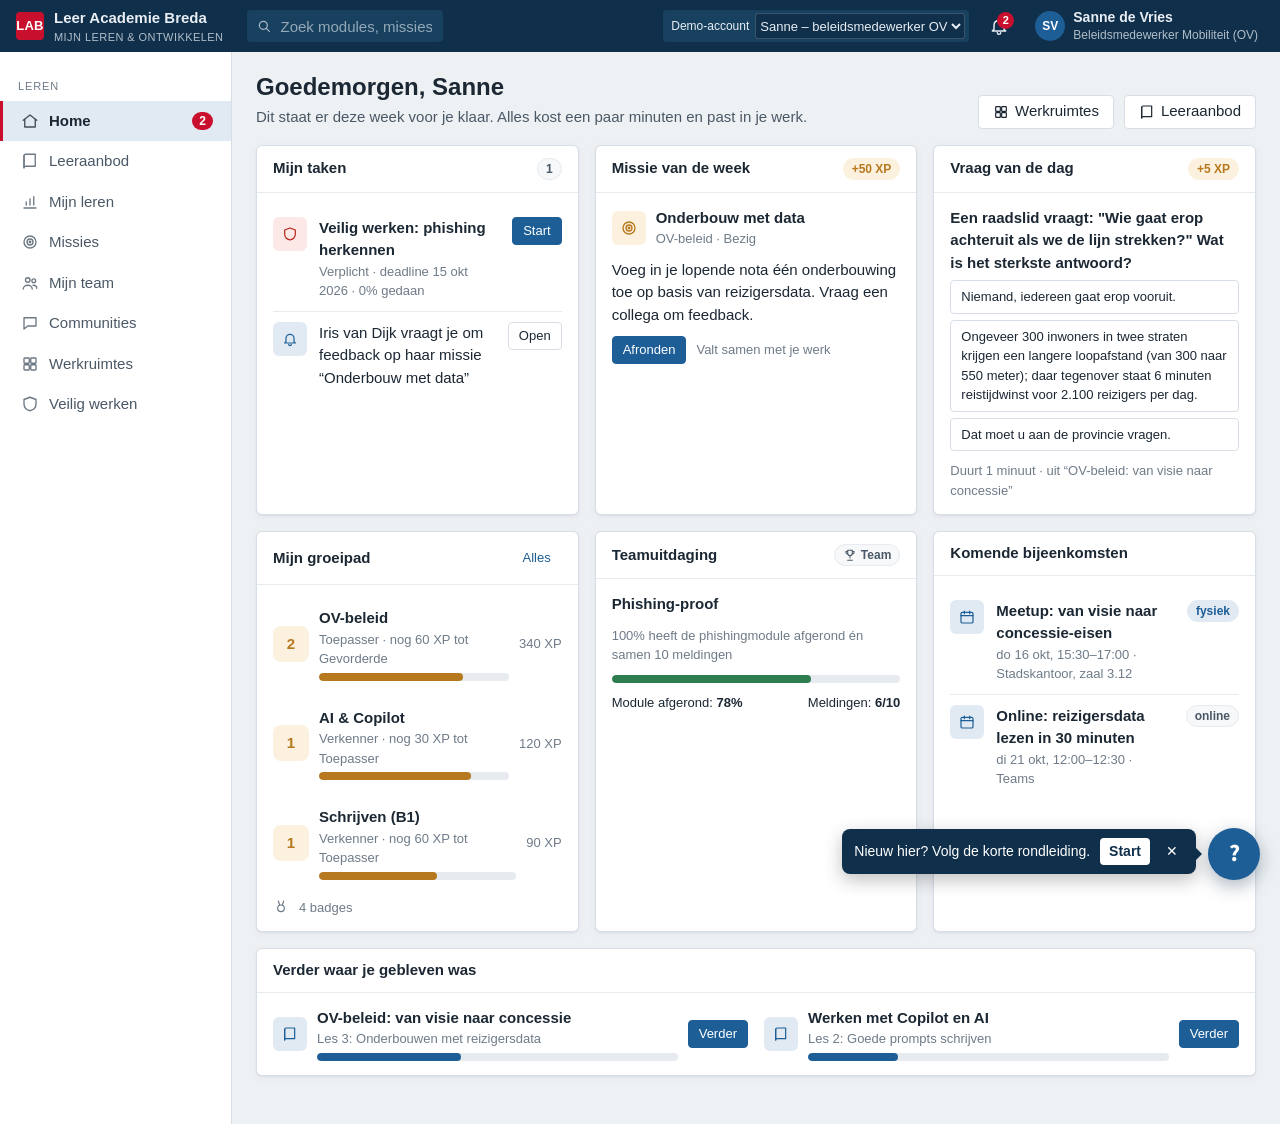
==== index.html @ 46376774 "Add files via upload" ====
<!doctype html><html lang="nl"><head><meta name="description" content="Demo van de Leer Academie Breda: het digitale leerplatform voor medewerkers van de gemeente Breda."><meta charset=utf8><meta name=viewport content="width=device-width,initial-scale=1,viewport-fit=cover"><style>:root{color-scheme:light;box-sizing:border-box;padding-top:env(safe-area-inset-top,0px);padding-bottom:env(safe-area-inset-bottom,0px)}html{scroll-padding-top:env(safe-area-inset-top,0px)}body{margin:0;padding:0;font:14px -apple-system,BlinkMacSystemFont,sans-serif;background:#faf9f5;color:#141413}img{max-width:100%}[hidden]:not([hidden=until-found i]){display:none!important}</style></head><body>
<title>Leer Academie Breda</title>
<link rel="preconnect" href="https://fonts.googleapis.com">
<link rel="preconnect" href="https://fonts.gstatic.com" crossorigin>
<link rel="stylesheet" href="https://fonts.googleapis.com/css2?family=Source+Sans+3:wght@400;500;600;700&display=swap">
<style>
:root{
  --bg:#EEF1F4; --surface:#FFFFFF; --surface-2:#F6F8FA; --line:#D8DEE5; --line-2:#E7EBEF;
  --ink:#1B2733; --ink-2:#4A5866; --ink-3:#6E7B88;
  --bar:#0F2F4A; --bar-ink:#E8EEF4; --bar-2:#18405F;
  --nav:#FFFFFF; --nav-hover:#EEF3F8; --nav-active:#E1EAF3;
  --brand:#C8102E; --brand-ink:#FFFFFF; --brand-soft:#FBE7EA;
  --link:#1D5E96; --focus:#2F7BC4;
  --xp:#B7791F; --xp-soft:#FBF1DE;
  --ok:#2E7D4F; --ok-soft:#E3F2E8; --warn:#B26A00; --warn-soft:#FDF0DC; --bad:#B42318; --bad-soft:#FCE8E6;
  --cop:#3B4FB8; --cop-soft:#ECEEFB;
  --shadow:0 1px 2px rgba(15,47,74,.06),0 2px 8px rgba(15,47,74,.05);
  --r:6px;
  font-family:"Source Sans 3","Segoe UI",system-ui,-apple-system,sans-serif;
}
@media (prefers-color-scheme: dark){
  :root:not([data-theme="light"]){
    color-scheme:dark;
    --bg:#10171E; --surface:#18222C; --surface-2:#1D2934; --line:#2C3A47; --line-2:#24313D;
    --ink:#E6ECF2; --ink-2:#B3C0CC; --ink-3:#8795A3;
    --bar:#0A1C2C; --bar-ink:#E6ECF2; --bar-2:#143049;
    --nav:#141D26; --nav-hover:#1C2935; --nav-active:#22364A;
    --brand:#E0425A; --brand-ink:#FFFFFF; --brand-soft:#3A1C22;
    --link:#7DB5E8; --focus:#7DB5E8;
    --xp:#E3A94A; --xp-soft:#3A2E17;
    --ok:#5CC08A; --ok-soft:#173226; --warn:#E3A94A; --warn-soft:#382B14; --bad:#F07166; --bad-soft:#3B1C1A;
    --cop:#9AA8F5; --cop-soft:#232A4D;
    --shadow:0 1px 2px rgba(0,0,0,.3);
  }
}
:root[data-theme="dark"]{
  color-scheme:dark;
  --bg:#10171E; --surface:#18222C; --surface-2:#1D2934; --line:#2C3A47; --line-2:#24313D;
  --ink:#E6ECF2; --ink-2:#B3C0CC; --ink-3:#8795A3;
  --bar:#0A1C2C; --bar-ink:#E6ECF2; --bar-2:#143049;
  --nav:#141D26; --nav-hover:#1C2935; --nav-active:#22364A;
  --brand:#E0425A; --brand-ink:#FFFFFF; --brand-soft:#3A1C22;
  --link:#7DB5E8; --focus:#7DB5E8;
  --xp:#E3A94A; --xp-soft:#3A2E17;
  --ok:#5CC08A; --ok-soft:#173226; --warn:#E3A94A; --warn-soft:#382B14; --bad:#F07166; --bad-soft:#3B1C1A;
  --cop:#9AA8F5; --cop-soft:#232A4D;
  --shadow:0 1px 2px rgba(0,0,0,.3);
}
*{box-sizing:border-box}
html,body{height:100%}
body{background:var(--bg);color:var(--ink);font-size:15px;line-height:1.5;margin:0}
button,input,select,textarea{font:inherit;color:inherit}
a{color:var(--link)}
:focus-visible{outline:2px solid var(--focus);outline-offset:2px}
h1,h2,h3,h4{margin:0;line-height:1.25;text-wrap:balance}
h1{font-size:24px;font-weight:600}
h2{font-size:18px;font-weight:600}
h3{font-size:16px;font-weight:600}
p{margin:0}
.num{font-variant-numeric:tabular-nums}
.muted{color:var(--ink-3)}
.small{font-size:13px}

/* ---- Top bar ---- */
.topbar{position:sticky;top:env(safe-area-inset-top,0px);z-index:30;height:52px;background:var(--bar);color:var(--bar-ink);display:flex;align-items:center;gap:12px;padding:0 16px}
.logo{display:flex;align-items:center;gap:10px;font-weight:600;white-space:nowrap}
.logo-mark{width:28px;height:28px;border-radius:4px;background:var(--brand);display:grid;place-items:center;color:#fff;font-weight:700;font-size:13px;letter-spacing:.02em}
.logo small{display:block;font-weight:400;font-size:11px;opacity:.75;letter-spacing:.04em;text-transform:uppercase}
.search{flex:1;max-width:420px;margin-left:12px;position:relative}
.search input{width:100%;height:32px;border-radius:4px;border:1px solid transparent;background:var(--bar-2);color:var(--bar-ink);padding:0 10px 0 32px}
.search input::placeholder{color:var(--bar-ink);opacity:.6}
.search svg{position:absolute;left:9px;top:8px;opacity:.7}
.tb-spacer{flex:1}
.tb-btn{position:relative;background:none;border:0;color:var(--bar-ink);width:36px;height:36px;border-radius:4px;display:grid;place-items:center;cursor:pointer}
.tb-btn:hover{background:var(--bar-2)}
.dot{position:absolute;top:4px;right:3px;min-width:17px;height:17px;border-radius:9px;background:var(--brand);color:#fff;font-size:11px;font-weight:600;display:grid;place-items:center;padding:0 4px}
.profile{display:flex;align-items:center;gap:8px;background:none;border:0;color:var(--bar-ink);cursor:pointer;padding:4px 6px;border-radius:4px}
.profile:hover{background:var(--bar-2)}
.avatar{width:30px;height:30px;border-radius:50%;display:grid;place-items:center;font-size:12px;font-weight:600;color:#fff;flex:none}
.profile .who{text-align:left;line-height:1.15}
.profile .who b{font-weight:600;font-size:14px;display:block}
.profile .who span{font-size:12px;opacity:.75}
.demo-switch{display:flex;align-items:center;gap:6px;background:var(--bar-2);border-radius:4px;padding:3px 4px 3px 8px;font-size:12px}
.demo-switch select{background:var(--bar);border:1px solid rgba(255,255,255,.18);color:var(--bar-ink);border-radius:3px;height:26px;font-size:13px}

/* dropdowns */
.pop{position:absolute;top:48px;right:12px;width:360px;max-width:calc(100vw - 24px);background:var(--surface);color:var(--ink);border:1px solid var(--line);border-radius:var(--r);box-shadow:0 8px 28px rgba(0,0,0,.18);z-index:40}
.pop h3{padding:12px 14px;border-bottom:1px solid var(--line-2);font-size:15px}
.pop ul{list-style:none;margin:0;padding:0;max-height:380px;overflow:auto}
.pop li{padding:10px 14px;border-bottom:1px solid var(--line-2);display:flex;gap:10px;cursor:pointer}
.pop li:hover{background:var(--surface-2)}
.pop li.unread{background:var(--nav-active)}
.pop .foot{padding:8px 14px;display:flex;justify-content:space-between}

/* ---- Shell ---- */
.shell{display:grid;grid-template-columns:232px 1fr;min-height:calc(100% - 52px)}
.nav{background:var(--nav);border-right:1px solid var(--line);padding:12px 0}
.nav .sect{font-size:11px;letter-spacing:.08em;text-transform:uppercase;color:var(--ink-3);padding:14px 18px 6px}
.nav button{display:flex;align-items:center;gap:10px;width:100%;border:0;background:none;padding:9px 18px;text-align:left;cursor:pointer;color:var(--ink-2);border-left:3px solid transparent}
.nav button:hover{background:var(--nav-hover);color:var(--ink)}
.nav button.on{background:var(--nav-active);color:var(--ink);border-left-color:var(--brand);font-weight:600}
.nav button .count{margin-left:auto;font-size:12px;background:var(--brand);color:#fff;border-radius:9px;padding:0 7px}
.nav svg{flex:none;opacity:.8}
.main{padding:20px 24px 48px;min-width:0}
.crumbs{font-size:13px;color:var(--ink-3);margin-bottom:6px}
.crumbs button{background:none;border:0;padding:0;color:var(--link);cursor:pointer}
.pagehead{display:flex;align-items:flex-end;justify-content:space-between;gap:16px;flex-wrap:wrap;margin-bottom:16px}
.pagehead p{color:var(--ink-2);margin-top:4px}

/* ---- Components ---- */
.grid{display:grid;gap:16px}
.g2{grid-template-columns:repeat(2,minmax(0,1fr))}
.g3{grid-template-columns:repeat(3,minmax(0,1fr))}
.g4{grid-template-columns:repeat(4,minmax(0,1fr))}
.span2{grid-column:span 2}
.tile{background:var(--surface);border:1px solid var(--line);border-radius:var(--r);box-shadow:var(--shadow);min-width:0}
.tile-h{display:flex;align-items:center;justify-content:space-between;gap:8px;padding:12px 16px;border-bottom:1px solid var(--line-2)}
.tile-h h2,.tile-h h3{font-size:15px;font-weight:600}
.tile-b{padding:14px 16px}
.tile-b > * + *{margin-top:10px}
.btn{display:inline-flex;align-items:center;gap:6px;height:34px;padding:0 14px;border-radius:4px;border:1px solid var(--line);background:var(--surface);cursor:pointer;font-weight:500;white-space:nowrap;text-decoration:none;color:var(--ink)}
.btn:hover{background:var(--surface-2)}
.btn.primary{background:var(--link);border-color:var(--link);color:#fff}
.btn.primary:hover{filter:brightness(1.08)}
.btn.brand{background:var(--brand);border-color:var(--brand);color:#fff}
.btn.ghost{border-color:transparent;background:none;color:var(--link)}
.btn.sm{height:28px;padding:0 10px;font-size:13px}
.btn:disabled{opacity:.5;cursor:not-allowed}
.row{display:flex;align-items:center;gap:10px;flex-wrap:wrap}
.between{justify-content:space-between}
.chip{display:inline-flex;align-items:center;gap:4px;height:22px;padding:0 8px;border-radius:11px;font-size:12px;font-weight:600;background:var(--surface-2);color:var(--ink-2);border:1px solid var(--line-2);white-space:nowrap}
.chip.req{background:var(--bad-soft);color:var(--bad);border-color:transparent}
.chip.ok{background:var(--ok-soft);color:var(--ok);border-color:transparent}
.chip.warn{background:var(--warn-soft);color:var(--warn);border-color:transparent}
.chip.xp{background:var(--xp-soft);color:var(--xp);border-color:transparent}
.chip.cop{background:var(--cop-soft);color:var(--cop);border-color:transparent}
.chip.blend{background:var(--nav-active);color:var(--link);border-color:transparent}
.bar{height:8px;border-radius:4px;background:var(--line-2);overflow:hidden}
.bar > i{display:block;height:100%;background:var(--link);border-radius:4px}
.bar.xpbar > i{background:var(--xp)}
.bar.okbar > i{background:var(--ok)}
.list{list-style:none;margin:0;padding:0}
.list > li{padding:10px 0;border-bottom:1px solid var(--line-2);display:flex;gap:12px;align-items:flex-start}
.list > li:last-child{border-bottom:0}
.ico{width:34px;height:34px;border-radius:6px;display:grid;place-items:center;flex:none;background:var(--surface-2);color:var(--ink-2)}
.ico.task{background:var(--bad-soft);color:var(--bad)}
.ico.mission{background:var(--xp-soft);color:var(--xp)}
.ico.info{background:var(--nav-active);color:var(--link)}
.grow{flex:1;min-width:0}
table.tbl{width:100%;border-collapse:collapse;font-size:14px}
.tbl th{text-align:left;font-weight:600;color:var(--ink-2);font-size:12px;letter-spacing:.04em;text-transform:uppercase;padding:8px 10px;border-bottom:1px solid var(--line);background:var(--surface-2)}
.tbl td{padding:9px 10px;border-bottom:1px solid var(--line-2);vertical-align:middle}
.tbl tr:hover td{background:var(--surface-2)}
.scroll-x{overflow-x:auto}
.tabs{display:flex;gap:2px;border-bottom:1px solid var(--line);margin-bottom:16px;overflow-x:auto}
.tabs button{background:none;border:0;border-bottom:3px solid transparent;padding:10px 14px;cursor:pointer;color:var(--ink-2);font-weight:500;white-space:nowrap}
.tabs button.on{border-bottom-color:var(--brand);color:var(--ink);font-weight:600}
.field{display:flex;flex-direction:column;gap:4px}
.field label{font-size:13px;font-weight:600;color:var(--ink-2)}
.field input,.field select,.field textarea{border:1px solid var(--line);border-radius:4px;background:var(--surface);padding:7px 10px}
.field textarea{min-height:84px;resize:vertical}
.form-actions{display:flex;justify-content:flex-end;gap:8px;padding-top:6px}
.notice{border-radius:var(--r);padding:10px 14px;background:var(--nav-active);color:var(--ink);font-size:14px}
.notice.warn{background:var(--warn-soft)}
.notice.ok{background:var(--ok-soft)}
.empty{padding:24px;text-align:center;color:var(--ink-3)}
.kpi{padding:14px 16px}
.kpi .v{font-size:28px;font-weight:600;line-height:1.1}
.kpi .l{font-size:13px;color:var(--ink-3)}

/* ---- Leeraanbod cards ---- */
.card{display:flex;flex-direction:column;background:var(--surface);border:1px solid var(--line);border-radius:var(--r);overflow:hidden;box-shadow:var(--shadow)}
.card .cover{height:84px;position:relative;display:flex;align-items:flex-end;padding:10px 14px;color:#fff}
.card .cover b{font-size:12px;letter-spacing:.06em;text-transform:uppercase;opacity:.9}
.card .body{padding:12px 14px;display:flex;flex-direction:column;gap:8px;flex:1}
.card .body p{color:var(--ink-2);font-size:14px}
.card .foot{padding:10px 14px;border-top:1px solid var(--line-2);display:flex;justify-content:space-between;align-items:center;gap:8px}
.cov-ov{background:linear-gradient(135deg,#1D5E96,#0F2F4A)}
.cov-ai{background:linear-gradient(135deg,#3B4FB8,#1F2A6B)}
.cov-sec{background:linear-gradient(135deg,#C8102E,#7A0A1C)}
.cov-sch{background:linear-gradient(135deg,#2E7D4F,#194D30)}
.cov-data{background:linear-gradient(135deg,#6B4FA0,#3A2A5C)}

/* ---- Module player ---- */
.player{display:grid;grid-template-columns:220px minmax(0,1fr) 380px;gap:16px;align-items:start}
.lessons{background:var(--surface);border:1px solid var(--line);border-radius:var(--r)}
.lessons h3{padding:12px 14px;border-bottom:1px solid var(--line-2);font-size:14px}
.lessons ol{list-style:none;margin:0;padding:6px 0;counter-reset:l}
.lessons li button{display:flex;gap:10px;width:100%;text-align:left;background:none;border:0;padding:8px 14px;cursor:pointer;color:var(--ink-2);font-size:14px;align-items:flex-start}
.lessons li button.on{background:var(--nav-active);color:var(--ink);font-weight:600}
.lessons .st{width:20px;height:20px;border-radius:50%;border:2px solid var(--line);flex:none;display:grid;place-items:center;font-size:11px;margin-top:1px}
.lessons .st.done{background:var(--ok);border-color:var(--ok);color:#fff}
.lesson{background:var(--surface);border:1px solid var(--line);border-radius:var(--r);padding:20px 24px}
.lesson .content{max-width:68ch}
.lesson .content p,.lesson .content ul{margin:0 0 12px}
.lesson .content ul{padding-left:20px}
.lesson .eyebrow{font-size:12px;letter-spacing:.08em;text-transform:uppercase;color:var(--ink-3);margin-bottom:4px}
.quiz{margin-top:18px;border:1px solid var(--line);border-radius:var(--r);background:var(--surface-2);padding:14px 16px}
.quiz .opt{display:flex;gap:10px;align-items:flex-start;width:100%;text-align:left;border:1px solid var(--line);background:var(--surface);border-radius:4px;padding:9px 12px;margin-top:8px;cursor:pointer}
.quiz .opt:hover{border-color:var(--link)}
.quiz .opt.right{border-color:var(--ok);background:var(--ok-soft)}
.quiz .opt.wrong{border-color:var(--bad);background:var(--bad-soft)}
.quiz .fb{margin-top:10px;font-size:14px}
.callout{border-left:3px solid var(--link);background:var(--nav-active);padding:10px 14px;border-radius:0 4px 4px 0;margin:0 0 12px}
.datatable{border-collapse:collapse;font-size:14px;margin:0 0 12px}
.datatable td,.datatable th{border:1px solid var(--line);padding:5px 10px;text-align:right}
.datatable th:first-child,.datatable td:first-child{text-align:left}

/* ---- Copilot ---- */
.copilot{position:sticky;top:68px;background:var(--surface);border:1px solid var(--line);border-radius:var(--r);display:flex;flex-direction:column;height:calc(100vh - 92px);min-height:480px}
.cop-h{display:flex;align-items:center;gap:10px;padding:10px 14px;border-bottom:1px solid var(--line-2)}
.cop-logo{width:28px;height:28px;border-radius:7px;background:conic-gradient(from 200deg,#3B4FB8,#2F7BC4,#6B4FA0,#3B4FB8);display:grid;place-items:center;color:#fff}
.cop-h b{font-size:15px}
.cop-h span{font-size:12px;color:var(--ink-3);display:block;line-height:1.1}
.cop-body{flex:1;overflow:auto;padding:12px 14px;display:flex;flex-direction:column;gap:10px}
.msg{max-width:92%;padding:9px 12px;border-radius:10px;font-size:14px;line-height:1.5}
.msg.u{align-self:flex-end;background:var(--link);color:#fff;border-bottom-right-radius:3px;white-space:pre-wrap}
.msg.a{align-self:flex-start;background:var(--cop-soft);color:var(--ink);border-bottom-left-radius:3px}
.msg.a p{margin:0 0 8px}.msg.a p:last-child{margin:0}
.msg.a ul,.msg.a ol{margin:0 0 8px;padding-left:18px}
.msg .acts{display:flex;gap:4px;margin-top:6px}
.msg .acts button{background:none;border:1px solid var(--line);border-radius:3px;font-size:12px;padding:1px 7px;cursor:pointer;color:var(--ink-2)}
.msg .acts button.on{background:var(--surface);border-color:var(--cop);color:var(--cop)}
.cop-prompts{display:flex;flex-wrap:wrap;gap:6px;padding:8px 14px;border-top:1px solid var(--line-2)}
.cop-prompts button{border:1px solid var(--cop);color:var(--cop);background:var(--surface);border-radius:14px;font-size:13px;padding:3px 10px;cursor:pointer}
.cop-prompts button:hover{background:var(--cop-soft)}
.cop-in{padding:8px 14px 10px;border-top:1px solid var(--line-2)}
.cop-in textarea{width:100%;border:1px solid var(--line);border-radius:6px;background:var(--surface);padding:8px 10px;min-height:58px;resize:vertical;font-size:14px}
.cop-in .row{margin-top:6px}
.cop-disc{font-size:11.5px;color:var(--ink-3)}
.thinking{display:inline-flex;gap:3px}
.thinking i{width:6px;height:6px;border-radius:50%;background:var(--cop);animation:b 1s infinite}
.thinking i:nth-child(2){animation-delay:.15s}.thinking i:nth-child(3){animation-delay:.3s}
@keyframes b{0%,80%,100%{opacity:.25}40%{opacity:1}}

/* ---- Gamification ---- */
.lvl{display:grid;grid-template-columns:36px 1fr auto;gap:10px;align-items:center;padding:8px 0}
.lvl .badge-n{width:36px;height:36px;border-radius:8px;background:var(--xp-soft);color:var(--xp);display:grid;place-items:center;font-weight:700}
.badges{display:grid;grid-template-columns:repeat(auto-fill,minmax(120px,1fr));gap:10px}
.bdg{border:1px solid var(--line);border-radius:var(--r);padding:12px 10px;text-align:center;background:var(--surface)}
.bdg .medal{width:44px;height:44px;margin:0 auto 6px;border-radius:50%;display:grid;place-items:center;background:var(--xp-soft);color:var(--xp)}
.bdg.locked{opacity:.45}
.bdg b{font-size:13px;display:block}
.bdg span{font-size:12px;color:var(--ink-3)}

/* ---- Feed / community ---- */
.post{display:flex;gap:12px;padding:12px 0;border-bottom:1px solid var(--line-2)}
.post:last-child{border-bottom:0}
.post .meta{font-size:13px;color:var(--ink-3)}
.q{display:grid;grid-template-columns:56px 1fr;gap:12px;padding:12px 0;border-bottom:1px solid var(--line-2)}
.q .votes{text-align:center;font-size:13px;color:var(--ink-3)}
.q .votes b{display:block;font-size:18px;color:var(--ink)}
.answer{border-left:3px solid var(--line);padding:6px 12px;margin-top:8px}
.answer.best{border-left-color:var(--ok);background:var(--ok-soft);border-radius:0 4px 4px 0}

/* ---- Inbox ---- */
.inbox{display:grid;grid-template-columns:320px 1fr;border:1px solid var(--line);border-radius:var(--r);background:var(--surface);min-height:460px;overflow:hidden}
.inbox ul{list-style:none;margin:0;padding:0;border-right:1px solid var(--line)}
.inbox li button{display:block;width:100%;text-align:left;background:none;border:0;border-bottom:1px solid var(--line-2);padding:10px 14px;cursor:pointer}
.inbox li button.on{background:var(--nav-active)}
.inbox li button.unread b{font-weight:700}
.inbox li .from{font-size:14px;display:flex;justify-content:space-between;gap:6px}
.inbox li .subj{font-size:13px;color:var(--ink-2);white-space:nowrap;overflow:hidden;text-overflow:ellipsis}
.mail{padding:18px 22px}
.mail .mh{border-bottom:1px solid var(--line-2);padding-bottom:10px;margin-bottom:14px}
.mail .body p{margin:0 0 10px;max-width:70ch}
.mail .fake-link{color:var(--link);text-decoration:underline;cursor:pointer;background:none;border:0;padding:0;font:inherit}
.mail .fake-btn{background:#E8551B;color:#fff;border:0;border-radius:4px;padding:8px 16px;font-weight:600;cursor:pointer;margin:6px 0 12px}
.lure{border:2px solid var(--ok);border-radius:var(--r);background:var(--surface);padding:22px}
.lure ol{padding-left:20px}

/* ---- Toast ---- */
.toasts{position:fixed;right:16px;bottom:calc(16px + env(safe-area-inset-bottom,0px));display:flex;flex-direction:column;gap:8px;z-index:60}
.toast{background:var(--surface);border:1px solid var(--line);border-left:4px solid var(--xp);border-radius:6px;box-shadow:0 6px 20px rgba(0,0,0,.18);padding:10px 14px;min-width:260px;max-width:340px;animation:tin .25s ease-out}
.toast.lvlup{border-left-color:var(--brand)}
.toast b{display:block}
@keyframes tin{from{transform:translateY(8px);opacity:0}to{transform:none;opacity:1}}
@media (prefers-reduced-motion: reduce){.toast{animation:none}.thinking i{animation:none;opacity:.7}}

/* ---- Modal ---- */
.modal-bg{position:fixed;inset:0;background:rgba(10,20,30,.45);display:grid;place-items:center;z-index:70;padding:16px}
.modal{background:var(--surface);border-radius:8px;max-width:560px;width:100%;box-shadow:0 20px 50px rgba(0,0,0,.3);max-height:90vh;overflow:auto}
.modal .tile-b{padding:18px 20px}

/* ---- Bar chart ---- */
.hbar{display:grid;grid-template-columns:150px 1fr 48px;gap:10px;align-items:center;padding:5px 0;font-size:14px}
.hbar .bar{height:14px}

/* ---- Responsive ---- */
@media (max-width:1180px){
  .player{grid-template-columns:200px minmax(0,1fr)}
  .copilot{grid-column:1/-1;position:static;height:560px}
}
@media (max-width:900px){
  .shell{grid-template-columns:1fr}
  .nav{display:flex;overflow-x:auto;padding:0;border-right:0;border-bottom:1px solid var(--line)}
  .nav .sect{display:none}
  .nav button{width:auto;white-space:nowrap;border-left:0;border-bottom:3px solid transparent;padding:10px 14px}
  .nav button.on{border-bottom-color:var(--brand)}
  .g3,.g4{grid-template-columns:repeat(2,minmax(0,1fr))}
  .player{grid-template-columns:1fr}
  .inbox{grid-template-columns:1fr}
  .inbox ul{border-right:0;border-bottom:1px solid var(--line)}
  .search,.profile .who{display:none}
}
@media (max-width:600px){
  .main{padding:16px 16px 40px}
  .g2,.g3,.g4{grid-template-columns:1fr}
  .span2{grid-column:auto}
  .demo-switch span{display:none}
  .hbar{grid-template-columns:100px 1fr 40px}
}

/* ---- Werkruimtes ---- */
.ws-card .kinds{display:flex;gap:6px;flex-wrap:wrap}
.kind{display:inline-flex;align-items:center;gap:6px;border:1px solid var(--line);border-radius:4px;padding:6px 10px;background:var(--surface);cursor:pointer;font-size:14px}
.kind:hover{border-color:var(--link)}
.kind .k{width:22px;height:22px;border-radius:3px;display:grid;place-items:center;color:#fff;font-size:11px;font-weight:700}
.k-doc{background:#2B579A}.k-ppt{background:#C43E1C}.k-board{background:#E0A100;color:#1B2733!important}
.facepile{display:flex;align-items:center}
.facepile .avatar{border:2px solid var(--surface);margin-left:-8px}
.facepile .avatar:first-child{margin-left:0}
.live-dot{width:8px;height:8px;border-radius:50%;background:var(--ok);display:inline-block}
.ws-head{display:flex;align-items:center;gap:12px;flex-wrap:wrap;background:var(--surface);border:1px solid var(--line);border-radius:var(--r) var(--r) 0 0;padding:10px 14px}
.ws-head h1{font-size:18px}
.ws-tools{display:flex;align-items:center;gap:4px;flex-wrap:wrap;background:var(--surface-2);border:1px solid var(--line);border-top:0;padding:6px 10px}
.ws-tools .sep{width:1px;height:22px;background:var(--line);margin:0 6px}
.tbtn{min-width:32px;height:30px;border:1px solid transparent;border-radius:4px;background:none;cursor:pointer;font-size:14px;color:var(--ink);padding:0 8px}
.tbtn:hover{background:var(--surface);border-color:var(--line)}
.ws-stage{border:1px solid var(--line);border-top:0;border-radius:0 0 var(--r) var(--r);background:var(--bg);min-height:560px;position:relative}
.ws-split{display:grid;grid-template-columns:minmax(0,1fr) 300px}
.ws-side{border-left:1px solid var(--line);background:var(--surface);padding:12px 14px;display:flex;flex-direction:column;gap:12px}
.ws-side h3{font-size:14px}
.paper{background:#fff;color:#1B2733;max-width:794px;margin:24px auto;min-height:900px;padding:64px 72px;box-shadow:0 1px 3px rgba(0,0,0,.12),0 6px 18px rgba(0,0,0,.06);font-family:Calibri,"Carlito","Source Sans 3",sans-serif;font-size:15px;line-height:1.55}
.paper:focus{outline:none}
.paper h1{font-size:26px;color:#1F3864;margin:0 0 12px;font-weight:600}
.paper h2{font-size:19px;color:#2F5496;margin:18px 0 8px;font-weight:600}
.paper p{margin:0 0 10px}
.paper ul,.paper ol{margin:0 0 10px;padding-left:24px}
.paper table{border-collapse:collapse;margin:0 0 12px}.paper td,.paper th{border:1px solid #999;padding:4px 8px}
.ws-status{font-size:12px;color:var(--ink-3)}
.slides-wrap{display:grid;grid-template-columns:180px minmax(0,1fr);min-height:560px}
.thumbs{border-right:1px solid var(--line);background:var(--surface);padding:10px;display:flex;flex-direction:column;gap:10px;overflow:auto;max-height:640px}
.thumb{border:2px solid var(--line);border-radius:4px;background:#fff;aspect-ratio:16/9;padding:6px 8px;cursor:pointer;text-align:left;color:#1B2733;font-size:8px;line-height:1.3;overflow:hidden;width:100%}
.thumb b{display:block;font-size:9px;color:#1F3864}
.thumb.on{border-color:var(--brand)}
.thumb-n{font-size:11px;color:var(--ink-3)}
.slide-area{padding:24px;display:flex;justify-content:center;align-items:flex-start}
.slide{width:100%;max-width:880px;aspect-ratio:16/9;background:#fff;color:#1B2733;box-shadow:0 1px 3px rgba(0,0,0,.12),0 8px 24px rgba(0,0,0,.08);padding:5% 6%;display:flex;flex-direction:column;position:relative;overflow:hidden}
.slide::before{content:"";position:absolute;left:0;top:0;bottom:0;width:10px;background:#C8102E}
.slide .s-title{font-size:clamp(18px,3vw,34px);font-weight:600;color:#0F2F4A;margin-bottom:4%;outline:none;font-family:"Source Sans 3",sans-serif}
.slide .s-body{font-size:clamp(12px,1.8vw,20px);line-height:1.45;outline:none;flex:1}
.slide .s-body ul{margin:0;padding-left:1.2em}
.slide .s-foot{position:absolute;bottom:3%;right:4%;font-size:11px;color:#6E7B88}
.present{position:fixed;inset:0;background:#000;z-index:90;display:grid;place-items:center}
.present .slide{max-width:min(96vw,170vh);box-shadow:none}
.present .pctl{position:fixed;bottom:16px;left:50%;transform:translateX(-50%);display:flex;gap:8px;z-index:91}
.board-scroll{overflow:auto;height:640px;background:var(--surface-2)}
.board{position:relative;width:1600px;height:1000px;background-color:#FAFBFC;background-image:radial-gradient(#D5DBE2 1px,transparent 1px);background-size:22px 22px;touch-action:none}
:root[data-theme="dark"] .board{background-color:#1A232C;background-image:radial-gradient(#2E3B47 1px,transparent 1px)}
@media (prefers-color-scheme: dark){:root:not([data-theme="light"]) .board{background-color:#1A232C;background-image:radial-gradient(#2E3B47 1px,transparent 1px)}}
.zone{position:absolute;top:20px;height:960px;border:2px dashed var(--line);border-radius:10px}
.zone > b{position:absolute;top:10px;left:14px;font-size:15px;color:var(--ink-2);letter-spacing:.02em}
.sticky{position:absolute;width:170px;min-height:110px;padding:10px 10px 26px;border-radius:3px;box-shadow:0 2px 6px rgba(0,0,0,.18);cursor:grab;color:#1B2733;font-size:14px;line-height:1.35;user-select:none}
.sticky.dragging{cursor:grabbing;box-shadow:0 10px 24px rgba(0,0,0,.25);z-index:5}
.sticky .txt{white-space:pre-wrap;word-wrap:break-word;outline:none;min-height:40px}
.sticky .txt[contenteditable="true"]{background:rgba(255,255,255,.55);cursor:text;user-select:text}
.sticky .by{position:absolute;left:10px;bottom:6px;font-size:11px;opacity:.7}
.sticky .vote{position:absolute;right:6px;bottom:4px;border:0;background:rgba(0,0,0,.08);border-radius:9px;font-size:11px;padding:1px 7px;cursor:pointer;color:#1B2733}
.sticky .del{position:absolute;right:4px;top:2px;border:0;background:none;font-size:14px;cursor:pointer;opacity:0;color:#1B2733}
.sticky:hover .del{opacity:.6}
.c-yellow{background:#FFE98A}.c-pink{background:#FFC6D3}.c-blue{background:#BFE0FF}.c-green{background:#C8EFC4}.c-orange{background:#FFD2A6}
.swatch{width:22px;height:22px;border-radius:4px;border:2px solid transparent;cursor:pointer}
.swatch.on{border-color:var(--ink)}
.cursor{position:absolute;pointer-events:none;z-index:8;transition:left .08s linear,top .08s linear}
.cursor span{position:absolute;left:14px;top:12px;font-size:11px;color:#fff;padding:1px 6px;border-radius:3px;white-space:nowrap}
.ntxt{width:100%;min-height:72px;border:0;border-radius:3px;background:rgba(255,255,255,.65);font:inherit;color:#1B2733;resize:none;padding:4px}
.cop-out{font-size:14px;background:var(--cop-soft);border-radius:6px;padding:10px 12px;max-height:340px;overflow:auto}
.cop-out p{margin:0 0 8px}.cop-out ul{margin:0 0 8px;padding-left:18px}
@media (max-width:900px){.ws-split{grid-template-columns:1fr}.ws-side{border-left:0;border-top:1px solid var(--line)}.slides-wrap{grid-template-columns:1fr}.thumbs{flex-direction:row;max-height:none;border-right:0;border-bottom:1px solid var(--line)}.thumb{width:140px;flex:none}.paper{padding:32px 24px;margin:12px}}
</style>

<div id="app"></div>
<div class="toasts" id="toasts" aria-live="polite"></div>
<script>
/* ============ DATA (fictief, voor demo) ============ */
const LEVELS=[{n:'Verkenner',x:0},{n:'Toepasser',x:150},{n:'Gevorderde',x:400},{n:'Kenner',x:800},{n:'Expert',x:1500}];
const DOMAINS={ov:'OV-beleid',data:'Data & onderbouwing',ai:'AI & Copilot',sec:'Veilig werken',sch:'Schrijven (B1)'};
const AVCOL={sanne:'#1D5E96',mark:'#2E7D4F',fatima:'#6B4FA0'};

const MODULES={
 ov:{id:'ov',title:'OV-beleid: van visie naar concessie',domain:'ov',cover:'cov-ov',dur:'45 min',required:false,blended:true,
  intro:'Hoe vertaal je een OV-visie naar concrete eisen en een heldere adviesnota? Vijf korte lessen met oefeningen, een rollenspel en twee missies.',
  lessons:[
   {t:'Wie doet wat in het OV?',body:`<p>In het stads- en streekvervoer werken drie partijen samen. De <b>provincie</b> is concessieverlener: zij besteedt het busvervoer aan en stelt het programma van eisen vast. De <b>vervoerder</b> voert de dienstregeling uit binnen de concessie. De <b>gemeente</b> gaat over de openbare ruimte: haltes, doorstroming, fietsenstallingen bij knooppunten en de ruimtelijke ontwikkeling die reizigers oplevert.</p>
<div class="callout">Als gemeente heb je dus geen formele zeggenschap over de dienstregeling, maar wel veel invloed: via je inbreng op het programma van eisen, via infrastructuur, en via bestuurlijk overleg.</div>
<p>Goede OV-beleidsmedewerkers kennen die rolverdeling precies, zodat ze hun advies richten aan de partij die er echt over gaat.</p>`,
    quiz:{q:'Wie stelt het programma van eisen voor een busconcessie vast?',o:['De gemeente','De provincie','De vervoerder'],c:1,e:'De provincie is concessieverlener en stelt het programma van eisen vast. De gemeente levert daarvoor inbreng.'}},
   {t:'Van OV-visie naar programma van eisen',body:`<p>Een OV-visie beschrijft wat je wilt bereiken, bijvoorbeeld: "Elke wijk binnen 10 minuten lopen van een halte met minstens een kwartierdienst." Een programma van eisen maakt dat meetbaar en afrekenbaar.</p>
<ul><li><b>Visie:</b> richting en ambitie, voor het bestuur.</li><li><b>Inbreng gemeente:</b> concrete wensen per corridor of wijk, met onderbouwing.</li><li><b>Programma van eisen:</b> meetbare eisen, zoals frequentie, bedieningstijden, toegankelijkheid en uitstoot.</li></ul>
<p>De kunst is om ambities zo te formuleren dat de provincie ze kan overnemen: specifiek, meetbaar en met een duidelijk belang voor reizigers.</p>`,
    quiz:{q:'Welke formulering is het beste bruikbaar als inbreng voor een programma van eisen?',o:['Het OV in Breda-Noord moet beter.','Lijn Breda-Noord: minimaal elke 15 minuten tussen 7.00 en 19.00 uur op werkdagen.','We willen een aantrekkelijk en duurzaam OV-netwerk.'],c:1,e:'Alleen de tweede is specifiek en meetbaar. De andere twee zijn ambities die thuishoren in een visie.'}},
   {t:'Onderbouwen met reizigersdata',body:`<p>Een wens weegt zwaarder als je hem onderbouwt. Kijk naar in- en uitstappers per halte, reistijden, en waar nieuwe woningen komen. Hieronder een fictief voorbeeld van een corridor.</p>
<table class="datatable num"><tr><th>Halte (fictief)</th><th>Instappers/dag</th><th>Groei '24–'26</th><th>Nieuwe woningen tot 2030</th></tr>
<tr><td>Station Noord</td><td>1.840</td><td>+12%</td><td>650</td></tr>
<tr><td>Wijkcentrum Haagse Beemden</td><td>920</td><td>+4%</td><td>120</td></tr>
<tr><td>Bedrijventerrein Hazeldonk</td><td>410</td><td>+21%</td><td>0</td></tr></table>
<p>Let op: groei in procenten zegt weinig zonder de absolute aantallen. En woningbouwplannen zijn een prognose, geen zekerheid. Benoem dat eerlijk in je nota.</p>`,
    quiz:{q:'Welke conclusie is het best onderbouwd door de tabel?',o:['Hazeldonk heeft de meeste reizigers.','Station Noord heeft veel reizigers én de meeste nieuwe woningen, dus daar is extra capaciteit het best te onderbouwen.','Haagse Beemden kan zonder busverbinding.'],c:1,e:'Station Noord combineert het hoogste aantal instappers met de grootste woningbouwopgave. Hazeldonk groeit hard, maar vanaf een laag niveau.'}},
   {t:'Belangen afwegen',body:`<p>OV-keuzes raken meerdere belangen tegelijk: <b>bereikbaarheid</b> (snelle, frequente lijnen), <b>inclusie</b> (ook ouderen en kleine kernen bereikbaar houden), <b>kosten</b> (exploitatie per reiziger) en <b>duurzaamheid</b>. Die belangen botsen vaak: een snelle, rechte lijn bedient minder straten.</p>
<div class="callout">Raadsleden vragen vaak: "Wie gaat erop achteruit?" Zorg dat je dat antwoord paraat hebt, met aantallen.</div>
<p>Oefen dit met de Copilot: kies <b>Oefen een gesprek</b> en laat je bevragen door een kritisch raadslid.</p>`,
    quiz:{q:'Een raadslid vraagt: "Wie gaat erop achteruit als we de lijn strekken?" Wat is het sterkste antwoord?',o:['Niemand, iedereen gaat erop vooruit.','Ongeveer 300 inwoners in twee straten krijgen een langere loopafstand (van 300 naar 550 meter); daar tegenover staat 6 minuten reistijdwinst voor 2.100 reizigers per dag.','Dat moet u aan de provincie vragen.'],c:1,e:'Een eerlijk antwoord met aantallen en de afweging maakt je advies geloofwaardig.'}},
   {t:'Een heldere adviesnota',body:`<p>Een goede adviesnota voor college en raad begint met de kern: wat wordt er gevraagd, wat is je advies en waarom. Schrijf in B1-taal, gebruik korte zinnen en zet cijfers in een tabel.</p>
<ul><li><b>Beslispunt</b> in één zin.</li><li><b>Aanleiding</b> in maximaal vijf regels.</li><li><b>Afweging</b> met de belangen uit les 4.</li><li><b>Wat betekent dit voor inwoners?</b> Concreet en eerlijk.</li></ul>
<p>Plak een alinea uit je eigen nota in de Copilot en kies <b>Check mijn tekst</b>.</p>`,
    quiz:{q:'Waar begint een goede adviesnota mee?',o:['Een uitgebreide beschrijving van de geschiedenis van het dossier','Het beslispunt en je advies','Een overzicht van alle betrokken partijen'],c:1,e:'Bestuurders lezen eerst de kern. Begin met wat er besloten moet worden en wat je adviseert.'}}
  ],
  prompts:['Leg dit simpel uit','Overhoor mij','Pas toe op mijn werk','Oefen een gesprek','Check mijn tekst','Wat past bij mij?'],
  roleplay:'een kritisch raadslid van een oppositiepartij die zich zorgen maakt over inwoners in kleine kernen'},
 ai:{id:'ai',title:'Werken met Copilot en AI',domain:'ai',cover:'cov-ai',dur:'30 min',required:false,blended:false,
  intro:'Verantwoord en slim AI gebruiken in beleidswerk: wat kan het, wat mag het, en hoe schrijf je goede prompts?',
  lessons:[
   {t:'Wat is generatieve AI, en wat niet?',body:`<p>Generatieve AI, zoals Copilot, voorspelt tekst op basis van patronen. Het is sterk in samenvatten, herschrijven, structureren en meedenken. Het is <b>geen</b> bron van waarheid: het kan feiten verzinnen die overtuigend klinken.</p><div class="callout">Vuistregel: gebruik AI als sparringpartner, niet als bron. Controleer cijfers, wetten en citaten altijd zelf.</div>`,
    quiz:{q:'Copilot noemt een wetsartikel dat je niet kent. Wat doe je?',o:['Overnemen, want AI is meestal correct','Het artikel zelf opzoeken en controleren','Copilot vragen of het zeker is'],c:1,e:'AI kan bronnen verzinnen. Controleer altijd zelf in de officiële bron, bijvoorbeeld wetten.overheid.nl.'}},
   {t:'Goede prompts schrijven',body:`<p>Een goede prompt heeft vier onderdelen: <b>rol</b> (wie moet de AI zijn), <b>taak</b> (wat moet er gebeuren), <b>context</b> (achtergrond, doelgroep) en <b>vorm</b> (lengte, opbouw).</p><p>Voorbeeld: "Je bent een ervaren beleidsadviseur. Vat deze notitie samen voor een wethouder in vijf bullets, in B1-taal."</p>`,
    quiz:{q:'Welk onderdeel ontbreekt in de prompt "Vat deze tekst samen"?',o:['Alleen de rol','Rol, context en vorm','Niets, dit is compleet'],c:1,e:'De taak staat erin, maar rol, context (voor wie?) en vorm (hoe lang, welke opbouw?) ontbreken.'}},
   {t:'Wat mag wel en niet?',body:`<p>Gebruik alleen de AI-tools die de gemeente heeft goedgekeurd. Plak nooit persoonsgegevens (namen, BSN, adressen van inwoners) of vertrouwelijke stukken in een AI-tool die daarvoor niet is ingericht. Vermeld het als AI een wezenlijke bijdrage leverde aan een stuk.</p>`,
    quiz:{q:'Mag je een klachtbrief met naam en adres van een inwoner in een publieke AI-chatbot plakken?',o:['Ja, als je de brief daarna verwijdert','Nee, dat zijn persoonsgegevens','Ja, als het voor je werk is'],c:1,e:'Persoonsgegevens horen niet in AI-tools die daar niet voor zijn goedgekeurd. Anonimiseer eerst of gebruik de goedgekeurde omgeving.'}},
   {t:'AI als sparringpartner',body:`<p>Laat AI tegenargumenten zoeken, je tekst kritisch lezen of een lastige vraag van een raadslid simuleren. Jij blijft verantwoordelijk voor het oordeel.</p><p>Probeer het: vraag de Copilot om drie tegenargumenten op een voorstel waar je nu aan werkt.</p>`,
    quiz:{q:'Wie is verantwoordelijk voor een advies dat met hulp van AI is geschreven?',o:['De AI-leverancier','Jij als opsteller','Niemand'],c:1,e:'De opsteller blijft verantwoordelijk voor inhoud en afweging.'}}
  ],
  prompts:['Leg dit simpel uit','Overhoor mij','Pas toe op mijn werk','Check mijn tekst','Wat past bij mij?'],
  roleplay:'een collega die twijfelt of AI wel mag worden gebruikt'},
 sec:{id:'sec',title:'Veilig werken: phishing herkennen',domain:'sec',cover:'cov-sec',dur:'20 min',required:true,deadline:'15 okt 2026',blended:false,
  intro:'Verplichte module. Leer phishing herkennen, weet wat je doet als je twijfelt, en meld verdachte mails.',
  lessons:[
   {t:'Waarom phishing werkt',body:`<p>Phishing speelt in op haast, nieuwsgierigheid en gezag. Een mail die zegt dat je pakket niet bezorgd kan worden of dat je wachtwoord vandaag verloopt, zet je onder druk. Juist bij hoge werkdruk klikken we sneller.</p>`,
    quiz:{q:'Waarom werkt phishing vaak juist bij drukke medewerkers?',o:['Drukke mensen lezen minder mail','Onder tijdsdruk controleren we minder goed','Phishing wordt alleen op drukke dagen verstuurd'],c:1,e:'Tijdsdruk maakt dat we sneller en minder kritisch handelen.'}},
   {t:'Zes herkenningspunten',body:`<ul><li><b>Afzender:</b> klopt het domein precies? (bijv. breda-servicedesk.net in plaats van breda.nl)</li><li><b>Urgentie:</b> "binnen 24 uur", "laatste waarschuwing".</li><li><b>Link:</b> ga er met je muis over zonder te klikken. Waar leidt hij echt heen?</li><li><b>Aanhef:</b> "Beste gebruiker" in plaats van je naam.</li><li><b>Vraag:</b> om inloggegevens, betaling of een bijlage te openen.</li><li><b>Taal en stijl:</b> net iets anders dan normaal.</li></ul>`,
    quiz:{q:'Welke afzender is het meest verdacht?',o:['servicedesk@breda.nl','servicedesk@breda-servicedesk.net','m.janssen@breda.nl'],c:1,e:'Het domein breda-servicedesk.net lijkt op de gemeente, maar is het niet.'}},
   {t:'Twijfel je, of heb je geklikt?',body:`<p>Twijfel je: klik niet, maar meld de mail met de knop <b>Meld phishing</b>. Heb je al geklikt of iets ingevuld? Meld het direct bij de servicedesk. Dat is geen schande: hoe sneller je meldt, hoe kleiner de schade.</p>`,
    quiz:{q:'Je hebt per ongeluk je wachtwoord ingevuld op een verdachte pagina. Wat doe je eerst?',o:['Niets zeggen en hopen dat het goed gaat','Direct melden bij de servicedesk en je wachtwoord wijzigen','Morgen even navragen'],c:1,e:'Snel melden beperkt de schade. Niemand krijgt hier een verwijt voor.'}},
   {t:'Melden is goed',body:`<p>Elke melding helpt collega's: Informatiebeveiliging kan de mail dan bij iedereen blokkeren. Oefen met de demo-inbox onder <b>Veilig werken</b>. Voor elke terechte melding krijg je XP.</p>`,
    quiz:{q:'Wat gebeurt er met een gemelde phishingmail?',o:['Niets','Informatiebeveiliging kan hem voor iedereen blokkeren','Je krijgt een waarschuwing'],c:1,e:'Eén melding kan honderden collega\'s beschermen.'}}
  ],
  prompts:['Leg dit simpel uit','Overhoor mij','Is dit phishing?','Wat past bij mij?'],
  roleplay:'een oplichter die zich voordoet als de IT-servicedesk; na afloop leg je uit welke signalen de medewerker had kunnen zien'},
 sch:{id:'sch',title:'Helder schrijven voor de raad (B1)',domain:'sch',cover:'cov-sch',dur:'25 min',required:false,blended:true,intro:'Korte zinnen, actieve vorm, kern eerst. Met herschrijfoefeningen.',lessons:[],prompts:[],stub:true},
 data:{id:'data',title:'Beleid onderbouwen met data',domain:'data',cover:'cov-data',dur:'35 min',required:false,blended:true,intro:'Van cijfers naar een eerlijke conclusie, zonder te overdrijven.',lessons:[],prompts:[],stub:true}
};

const MISSIONS=[
 {id:'M-01',t:'Onderbouw met data',d:'ov',xp:50,task:'Voeg in je lopende nota één onderbouwing toe op basis van reizigersdata. Vraag een collega om feedback.',why:'Onderbouwde inbreng weegt zwaarder bij de provincie en de raad.'},
 {id:'M-02',t:'Helder voor de raad',d:'sch',xp:50,task:'Herschrijf de samenvatting van een nota in B1-taal, met hulp van de Copilot.',why:'Raadsleden lezen eerst de samenvatting.'},
 {id:'M-03',t:'Copilot als sparringpartner',d:'ai',xp:50,task:'Laat de Copilot drie tegenargumenten op je voorstel zoeken. Beoordeel ze zelf en verwerk er één.',why:'Je voorstel wordt sterker als je tegenargumenten al hebt beantwoord.'},
 {id:'M-04',t:'Meld het!',d:'sec',xp:50,task:'Meld deze maand één verdachte mail via de knop Meld phishing.',why:'Eén melding kan het hele team beschermen.'},
 {id:'M-05',t:'Leer van de fout',d:'ov',xp:50,task:'Deel in de leerminuut één ding dat misging en wat je ervan leerde.',why:'Teams die fouten bespreken, leren sneller.'}
];

const BADGES=[
 {id:'first',n:'Eerste missie',c:'Eerste missie afgerond'},
 {id:'spar',n:'Sparringpartner',c:'5× feedback gegeven'},
 {id:'phish',n:'Phishing-speurder',c:'3 verdachte mails gemeld',goal:3},
 {id:'share',n:'Kennisdeler',c:'3 beste antwoorden'},
 {id:'streak',n:'Doorzetter',c:'4 weken herhaalvraag'},
 {id:'team',n:'Teamspeler',c:'Teamuitdaging gehaald'}
];

const TEAM=[
 {id:'sanne',n:'Sanne de Vries',f:'Beleidsmedewerker OV',sec:false,m:2},
 {id:'iris',n:'Iris van Dijk',f:'Beleidsmedewerker OV',sec:true,m:3},
 {id:'ruben',n:'Ruben Koster',f:'Beleidsmedewerker fiets',sec:true,m:1},
 {id:'eva',n:'Eva Smits',f:'Beleidsmedewerker fiets',sec:true,m:2},
 {id:'lotte',n:'Lotte Verbeek',f:'Beleidsmedewerker parkeren',sec:true,m:1},
 {id:'kees',n:'Kees Willems',f:'Beleidsmedewerker parkeren',sec:true,m:0},
 {id:'ahmed',n:'Ahmed Benali',f:'Beleidsmedewerker verkeersveiligheid',sec:true,m:2},
 {id:'noor',n:'Noor Bakker',f:'Data-analist mobiliteit',sec:true,m:3},
 {id:'tom',n:'Tom Hendriks',f:'Projectleider',sec:false,m:0}
];

const COMMUNITIES=[
 {id:'ov',n:'Mobiliteit & OV',d:'Voor iedereen die werkt aan bereikbaarheid, OV, fiets en parkeren.',leden:64,mod:'Fatima El Amrani'},
 {id:'data',n:'Data & onderbouwing',d:'Cijfers vinden, duiden en eerlijk presenteren.',leden:88,mod:'Fatima El Amrani'},
 {id:'ai',n:'AI & Copilot in beleid',d:'Ervaringen, prompts en afspraken over verantwoord AI-gebruik.',leden:142,mod:'Fatima El Amrani'},
 {id:'b1',n:'Helder schrijven (B1)',d:'Heldere brieven, nota\'s en webteksten.',leden:97,mod:'Fatima El Amrani'},
 {id:'sec',n:'Veilig werken',d:'Phishing, wachtwoorden en veilig omgaan met informatie.',leden:51,mod:'Fatima El Amrani'},
 {id:'fout',n:'Leren van fouten',d:'Wat ging mis en wat leerden we ervan? Zonder schuld.',leden:39,mod:'Fatima El Amrani'}
];

const CAMPAIGN_TEMPLATES={
 pakket:{n:'Pakketbezorging',from:'PakketSnel Bezorgservice',addr:'noreply@pakketsnel-bezorging.info',subj:'Uw pakket kon niet worden bezorgd – actie vereist',
  body:`<p>Beste klant,</p><p>Wij hebben vandaag geprobeerd uw pakket te bezorgen, maar er ontbreken <b>€ 1,95 verzendkosten</b>. Betaal binnen 24 uur, anders wordt uw pakket teruggestuurd.</p>`,
  cta:'Betaal nu en plan bezorging',signs:['De afzender (pakketsnel-bezorging.info) is geen bekend bedrijf en je verwacht geen pakket op je werkadres.','Er staat tijdsdruk in: "binnen 24 uur".','De aanhef is algemeen: "Beste klant".','Er wordt om een betaling gevraagd via een link.']},
 wachtwoord:{n:'Wachtwoord verloopt',from:'Servicedesk Gemeente Breda',addr:'servicedesk@breda-servicedesk.net',subj:'Uw wachtwoord verloopt vandaag',
  body:`<p>Beste gebruiker,</p><p>Uw wachtwoord verloopt <b>vandaag om 17:00 uur</b>. Bevestig uw huidige wachtwoord om toegang tot uw mailbox te behouden.</p>`,
  cta:'Wachtwoord behouden',signs:['Het domein breda-servicedesk.net is niet breda.nl.','Er staat tijdsdruk in: "vandaag om 17:00 uur".','De aanhef is "Beste gebruiker" in plaats van je naam.','De servicedesk vraagt nooit om je huidige wachtwoord.']}
};

function initialState(){
 return {
  user:'sanne', view:'home', params:{}, theme:null, calm:false,
  users:{
   sanne:{id:'sanne',n:'Sanne de Vries',f:'Beleidsmedewerker Mobiliteit (OV)',role:'medewerker',team:'Mobiliteit & Bereikbaarheid',ini:'SV',
     xp:{ov:340,data:60,ai:120,sec:40,sch:90},badges:['first','spar','share','streak'],phishReports:0,
     progress:{ov:{done:[0,1],cur:2},ai:{done:[0],cur:1},sec:{done:[],cur:0}},
     missions:{'M-01':'lopend','M-02':'beschikbaar','M-03':'beschikbaar','M-04':'beschikbaar','M-05':'afgerond'},
     share:true, xplog:[{t:'Missie “Leer van de fout” afgerond',x:50,d:'ov',when:'vorige week'},{t:'Beste antwoord in Mobiliteit & OV',x:30,d:'ov',when:'2 weken geleden'},{t:'Les “Van OV-visie naar programma van eisen”',x:10,d:'ov',when:'2 weken geleden'}],
     signals:[{id:1,type:'taak',t:'Verplichte module “Veilig werken: phishing herkennen” – deadline 15 okt',go:['module','sec'],read:false},
              {id:2,type:'signaal',t:'Iris van Dijk vraagt je om feedback op haar missie “Onderbouw met data”',go:['team','feed'],read:false},
              {id:3,type:'signaal',t:'Nieuw antwoord op je vraag in Mobiliteit & OV',go:['community','ov'],read:true}],
     inbox:[{id:'i1',from:'Mark Janssen',addr:'m.janssen@breda.nl',subj:'Planning raadsvoorstel OV-visie',time:'09:12',read:true,
             body:'<p>Hoi Sanne,</p><p>Kun je vrijdag de eerste versie van de samenvatting delen? Dan kijken we maandag samen naar de afweging voor de kleine kernen.</p><p>Groet, Mark</p>'},
            {id:'i2',from:'Noor Bakker',addr:'n.bakker@breda.nl',subj:'Reizigerscijfers corridor Noord',time:'gisteren',read:false,
             body:'<p>Hoi Sanne,</p><p>In de bijlage (in de echte versie) de instapcijfers per halte van 2024–2026. Laat maar weten als je een uitsplitsing per dagdeel wilt.</p><p>Noor</p>'}]},
   mark:{id:'mark',n:'Mark Janssen',f:'Teammanager Mobiliteit & Bereikbaarheid',role:'manager',team:'Mobiliteit & Bereikbaarheid',ini:'MJ',
     xp:{ov:520,data:210,ai:160,sec:180,sch:140},badges:['first','team'],phishReports:1,progress:{sec:{done:[0,1,2,3],cur:3}},missions:{'M-01':'beschikbaar','M-02':'beschikbaar','M-03':'afgerond','M-04':'afgerond','M-05':'beschikbaar'},share:true,xplog:[],
     signals:[{id:1,type:'signaal',t:'Leerminuut staat gepland: werkoverleg donderdag 10:00',go:['team','leerminuut'],read:false},
              {id:2,type:'signaal',t:'2 teamleden hebben de verplichte phishingmodule nog niet afgerond',go:['team','beheer'],read:false}],
     inbox:[{id:'i1',from:'Fatima El Amrani',addr:'f.elamrani@breda.nl',subj:'Phishingcampagne Q4',time:'maandag',read:true,body:'<p>Hoi Mark,</p><p>In oktober plannen we een oefencampagne voor jouw team. Je ontvangt alleen geanonimiseerde teamresultaten.</p><p>Fatima</p>'}]},
   fatima:{id:'fatima',n:'Fatima El Amrani',f:'Adviseur Leren & Ontwikkelen',role:'lo',team:'HR – Leer Academie Breda',ini:'FA',
     xp:{ov:60,data:300,ai:640,sec:420,sch:510},badges:['first','spar','share'],phishReports:2,progress:{},missions:{},share:true,xplog:[],
     signals:[{id:1,type:'signaal',t:'Copilot-feedback: 3 antwoorden gemarkeerd als “niet nuttig” in module OV-beleid',go:['beheer','content'],read:false}],
     inbox:[]}
  },
  team:{goal:{t:'Q4: iedereen één OV- of data-missie',done:5,of:9},challenge:{t:'Phishing-proof',d:'100% heeft de phishingmodule afgerond én samen 10 meldingen',pctMod:78,reports:6,goal:10},
   minutes:{next:'donderdag 10:00',items:[{when:'vorige week',q:['Het datavoorstel voor corridor Noord werd goed ontvangen.','Wij leren: cijfers eerst laten checken door Noor voorkomt discussie.','Voortaan: elke nota met cijfers gaat langs een collega.']}]},
   feed:[{who:'iris',t:'Missie “Onderbouw met data” afgerond. Wie wil feedback geven op mijn tabel met instappers?',when:'2 uur geleden',likes:2,kind:'missie'},
         {who:'noor',t:'Tip: de nieuwe dataset reizigers per halte staat in de kennisbank van Data & onderbouwing.',when:'gisteren',likes:5,kind:'tip'},
         {who:'mark',t:'Leerminuut vorige week: cijfers eerst laten checken door een collega. Dank voor de open bespreking!',when:'vorige week',likes:7,kind:'leerminuut'}]},
  recommendations:[],
  campaigns:[{id:'c0',tpl:'wachtwoord',target:'Team Burgerzaken',status:'afgerond',when:'september',res:{sent:24,open:17,click:3,report:11}},
             {id:'c1',tpl:'pakket',target:'Team Mobiliteit & Bereikbaarheid',status:'gepland',when:'8 okt 2026 09:30',res:null}],
  community:{
   ov:{qs:[{id:'q1',who:'Sanne de Vries',t:'Welke eisen over toegankelijkheid van haltes nemen andere gemeenten op in hun inbreng voor de concessie?',tags:['concessie','toegankelijkheid'],votes:4,when:'3 dagen geleden',ans:[{who:'Iris van Dijk',t:'Wij verwijzen naar de CROW-richtlijnen voor haltes en vragen minimaal 90% toegankelijke haltes op de hoofdlijnen.',best:true,expert:true},{who:'Ruben Koster',t:'Vergeet de fietsenstalling bij knooppunten niet, dat hoort er vaak bij.',best:false}]},
               {id:'q2',who:'Ahmed Benali',t:'Hoe tel je verkeersveiligheid mee in een afweging over een gestrekte buslijn?',tags:['afweging'],votes:2,when:'1 week geleden',ans:[]}],
       kb:[{t:'Template inbreng programma van eisen (concept)',k:'template'},{t:'Lessons learned: vorige concessie-inbreng',k:'lessons learned'},{t:'Dataset instappers per halte 2024–2026 (fictief)',k:'data'}],
       events:[{t:'Meetup: van visie naar concessie-eisen',when:'do 16 okt, 15:30–17:00',where:'Stadskantoor, zaal 3.12',type:'fysiek',going:12},{t:'Online: reizigersdata lezen in 30 minuten',when:'di 21 okt, 12:00–12:30',where:'Teams',type:'online',going:23}]}
  },
  copilot:{}, quizAns:{}, lure:null, inboxSel:null, pop:null, modal:null, msgSeq:1
 };
}
</script>
<script>
/* ============ STATE ============ */
const LS_KEY='lab-demo-v1';
let S;
try{ const raw=localStorage.getItem(LS_KEY); S=raw?JSON.parse(raw):null; }catch(e){ S=null; }
if(!S||!S.users) S=initialState();
S.pop=null; S.modal=null;
Object.values(S.copilot||{}).forEach(c=>{c.busy=false});
function save(){ try{ const c=JSON.parse(JSON.stringify(S)); localStorage.setItem(LS_KEY,JSON.stringify(c)); }catch(e){} }
const U=()=>S.users[S.user];

let SAMPLE; // undefined = laden, null = niet beschikbaar
if(window.claude && typeof window.claude.use==='function'){
  window.claude.use('sample').then(s=>{SAMPLE=s||null; if(S.view==='module') render();}).catch(()=>{SAMPLE=null; if(S.view==='module') render();});
} else { SAMPLE=null; }

/* ============ HELPERS ============ */
const esc=s=>String(s??'').replace(/[&<>"']/g,c=>({'&':'&amp;','<':'&lt;','>':'&gt;','"':'&quot;',"'":'&#39;'}[c]));
function lvl(x){ let i=0; LEVELS.forEach((l,k)=>{ if(x>=l.x) i=k; }); const next=LEVELS[i+1]; const pct=next?Math.round((x-LEVELS[i].x)/(next.x-LEVELS[i].x)*100):100; return {i,name:LEVELS[i].n,next,pct}; }
const totalXP=u=>Object.values(u.xp).reduce((a,b)=>a+b,0);
function av(id,name,size){ const ini=(name||'?').split(' ').filter(w=>w[0]===w[0].toUpperCase()).map(w=>w[0]).slice(0,2).join(''); const col=AVCOL[id]||['#1D5E96','#2E7D4F','#6B4FA0','#B26A00','#3B4FB8','#C8102E'][(name||'').length%6]; return `<span class="avatar" style="background:${col};${size?`width:${size}px;height:${size}px;font-size:${Math.round(size/2.6)}px`:''}">${esc(ini)}</span>`; }
const teamName=id=>(TEAM.find(t=>t.id===id)||{}).n||S.users[id]?.n||id;
function icon(n,s=18){ const p={
 home:'<path d="M3 11l9-7 9 7"/><path d="M5 10v10h14V10"/>',
 book:'<path d="M4 5a2 2 0 0 1 2-2h13v16H6a2 2 0 0 0-2 2z"/><path d="M4 5v16"/>',
 grow:'<path d="M4 20h16"/><path d="M7 16v-4"/><path d="M12 16V8"/><path d="M17 16V5"/>',
 target:'<circle cx="12" cy="12" r="8"/><circle cx="12" cy="12" r="4"/><circle cx="12" cy="12" r="1"/>',
 users:'<circle cx="9" cy="8" r="3"/><path d="M3 20c0-3 3-5 6-5s6 2 6 5"/><circle cx="17" cy="9" r="2.5"/><path d="M16 15c3 0 5 2 5 4"/>',
 chat:'<path d="M4 5h16v11H9l-5 4z"/>',
 shield:'<path d="M12 3l8 3v6c0 5-4 8-8 9-4-1-8-4-8-9V6z"/>',
 cog:'<circle cx="12" cy="12" r="3"/><path d="M12 2v3M12 19v3M2 12h3M19 12h3M4.9 4.9l2.1 2.1M17 17l2.1 2.1M4.9 19.1L7 17M17 7l2.1-2.1"/>',
 bell:'<path d="M6 16V11a6 6 0 0 1 12 0v5l2 2H4z"/><path d="M10 20a2 2 0 0 0 4 0"/>',
 task:'<rect x="4" y="4" width="16" height="16" rx="2"/><path d="M8 12l3 3 5-6"/>',
 search:'<circle cx="11" cy="11" r="6"/><path d="M20 20l-4.5-4.5"/>',
 star:'<path d="M12 3l2.7 5.6 6.1.9-4.4 4.3 1 6.1L12 17l-5.4 2.9 1-6.1L3.2 9.5l6.1-.9z"/>',
 cal:'<rect x="3" y="5" width="18" height="16" rx="2"/><path d="M3 10h18M8 3v4M16 3v4"/>',
 spark:'<path d="M12 3v4M12 17v4M3 12h4M17 12h4M6 6l2.5 2.5M15.5 15.5L18 18M6 18l2.5-2.5M15.5 8.5L18 6"/>',
 send:'<path d="M4 12l16-8-6 16-2-7z"/>',
 stop:'<rect x="6" y="6" width="12" height="12" rx="1"/>',
 trophy:'<path d="M8 4h8v5a4 4 0 0 1-8 0z"/><path d="M8 6H5a3 3 0 0 0 3 4M16 6h3a3 3 0 0 1-3 4M12 13v4M8 21h8"/>',
 mail:'<rect x="3" y="5" width="18" height="14" rx="2"/><path d="M3 7l9 6 9-6"/>',
 flag:'<path d="M5 21V4h11l-2 4 2 4H5"/>',
 check:'<path d="M5 12l5 5 9-10"/>',
 plus:'<path d="M12 5v14M5 12h14"/>',
 heart:'<path d="M12 20s-7-4.5-7-10a4 4 0 0 1 7-2.6A4 4 0 0 1 19 10c0 5.5-7 10-7 10z"/>',
 grid:'<rect x="4" y="4" width="7" height="7" rx="1"/><rect x="13" y="4" width="7" height="7" rx="1"/><rect x="4" y="13" width="7" height="7" rx="1"/><rect x="13" y="13" width="7" height="7" rx="1"/>',
 chart:'<path d="M4 20V4M4 20h16"/><rect x="7" y="12" width="3" height="6"/><rect x="12" y="8" width="3" height="10"/><rect x="17" y="5" width="3" height="13"/>',
 medal:'<circle cx="12" cy="14" r="5"/><path d="M8 3l2 6M16 3l-2 6"/>'
 }[n]||''; return `<svg width="${s}" height="${s}" viewBox="0 0 24 24" fill="none" stroke="currentColor" stroke-width="1.8" stroke-linecap="round" stroke-linejoin="round" aria-hidden="true">${p}</svg>`; }
function md(t){
 const lines=esc(t).split('\n'); let out='',list=null;
 const inl=s=>s.replace(/\*\*(.+?)\*\*/g,'<b>$1</b>').replace(/(^|[^*])\*([^*\n]+)\*/g,'$1<i>$2</i>');
 const close=()=>{ if(list){ out+=`</${list}>`; list=null; } };
 let para=[];
 const flush=()=>{ if(para.length){ out+=`<p>${inl(para.join('<br>'))}</p>`; para=[]; } };
 lines.forEach(l=>{
  const b=l.match(/^\s*[-*•]\s+(.*)/), n=l.match(/^\s*\d+[.)]\s+(.*)/), h=l.match(/^#{1,4}\s+(.*)/);
  if(b||n){ flush(); const k=b?'ul':'ol'; if(list!==k){ close(); out+=`<${k}>`; list=k; } out+=`<li>${inl((b||n)[1])}</li>`; }
  else if(h){ flush(); close(); out+=`<p><b>${inl(h[1])}</b></p>`; }
  else if(!l.trim()){ flush(); close(); }
  else { close(); para.push(l); }
 });
 flush(); close(); return out;
}
function toast(title,sub,kind){ if(S.calm && kind!=='plain') return; const box=document.getElementById('toasts'); const d=document.createElement('div'); d.className='toast'+(kind==='lvl'?' lvlup':''); d.innerHTML=`<b>${esc(title)}</b>${sub?`<span class="small muted">${esc(sub)}</span>`:''}`; box.appendChild(d); setTimeout(()=>d.remove(),4200); }
function note(title,sub){ const box=document.getElementById('toasts'); const d=document.createElement('div'); d.className='toast'; d.style.borderLeftColor='var(--link)'; d.innerHTML=`<b>${esc(title)}</b>${sub?`<span class="small muted">${esc(sub)}</span>`:''}`; box.appendChild(d); setTimeout(()=>d.remove(),4200); }
function addXP(d,x,reason){ const u=U(); const before=lvl(u.xp[d]); u.xp[d]=(u.xp[d]||0)+x; const after=lvl(u.xp[d]); u.xplog.unshift({t:reason,x,d,when:'zojuist'});
 toast(`+${x} XP · ${DOMAINS[d]}`,reason);
 if(after.i>before.i) setTimeout(()=>toast(`Level omhoog: ${after.name}`,`${DOMAINS[d]} – je bent nu ${after.name}.${after.i>=3?' Je kunt je nu aanmelden als expert in de community.':''}`,'lvl'),600);
}
function badge(id){ const u=U(); if(!u.badges.includes(id)){ u.badges.push(id); const b=BADGES.find(b=>b.id===id); setTimeout(()=>toast(`Badge verdiend: ${b.n}`,b.c),900);} }
function go(view,params={}){ if(window.wsUnmount) wsUnmount(); S.lure=null; S.view=view; S.params=params; S.pop=null; save(); render(); window.scrollTo(0,0); }
function addSignal(uid,type,t,goTo){ const u=S.users[uid]; u.signals.unshift({id:Date.now()+Math.random(),type,t,go:goTo,read:false}); }
const unread=u=>u.signals.filter(s=>!s.read).length;
function modDone(u,mid){ const m=MODULES[mid]; const p=u.progress[mid]; return !!(p && m.lessons.length && p.done.length>=m.lessons.length); }
function modPct(u,mid){ const m=MODULES[mid]; const p=u.progress[mid]; if(!p||!m.lessons.length) return 0; return Math.round(p.done.length/m.lessons.length*100); }

/* ============ SHELL ============ */
function navItems(){
 const u=U(); const items=[['home','Home','home'],['aanbod','Leeraanbod','book'],['mijn','Mijn leren','grow'],['missies','Missies','target']];
 if(u.role!=='lo') items.push(['team',u.role==='manager'?'Mijn team':'Mijn team','users']);
 items.push(['communities','Communities','chat'],['werkruimtes','Werkruimtes','grid'],['veilig','Veilig werken','shield']);
 if(u.role==='lo') items.push(['beheer','Beheer','cog']);
 return items;
}
function topbar(){
 const u=U(); const n=unread(u);
 return `<header class="topbar">
  <div class="logo"><span class="logo-mark">LAB</span><div>Leer Academie Breda<small>Mijn leren &amp; ontwikkelen</small></div></div>
  <form class="search" data-form="search" role="search"><span>${icon('search',16)}</span><input id="q" name="q" placeholder="Zoek modules, missies, communities" aria-label="Zoeken"></form>
  <div class="tb-spacer"></div>
  <label class="demo-switch"><span>Demo-account</span>
   <select id="acct" data-change="acct" aria-label="Wissel demo-account">
    <option value="sanne"${S.user==='sanne'?' selected':''}>Sanne – beleidsmedewerker OV</option>
    <option value="mark"${S.user==='mark'?' selected':''}>Mark – teammanager</option>
    <option value="fatima"${S.user==='fatima'?' selected':''}>Fatima – Leren &amp; Ontwikkelen</option>
   </select></label>
  <button class="tb-btn" data-a="pop" data-v="signals" aria-label="Signalen en taken">${icon('bell',20)}${n?`<span class="dot num">${n}</span>`:''}</button>
  <button class="profile" data-a="pop" data-v="profile">${av(u.id,u.n)}<span class="who"><b>${esc(u.n)}</b><span>${esc(u.f)}</span></span></button>
  ${S.pop==='signals'?popSignals():''}${S.pop==='profile'?popProfile():''}
 </header>`;
}
function popSignals(){ const u=U(); return `<div class="pop" role="dialog" aria-label="Signalen"><h3>Signalen en taken</h3><ul>${u.signals.length?u.signals.map(s=>`<li class="${s.read?'':'unread'}" data-a="signal" data-v="${s.id}"><span class="ico ${s.type==='taak'?'task':'info'}">${icon(s.type==='taak'?'task':'bell',16)}</span><div class="grow"><div class="small muted">${s.type==='taak'?'Taak':'Signaal'}</div>${esc(s.t)}</div></li>`).join(''):'<li class="empty">Geen signalen</li>'}</ul><div class="foot"><button class="btn ghost sm" data-a="readall">Alles gelezen</button><button class="btn ghost sm" data-a="pop" data-v="">Sluiten</button></div></div>`; }
function popProfile(){ const u=U(); return `<div class="pop" style="width:300px"><h3>${esc(u.n)}</h3><div class="tile-b">
 <div class="small muted">${esc(u.f)} · ${esc(u.team)}</div>
 <label class="row"><input type="checkbox" id="calm" data-change="calm" ${S.calm?'checked':''}> Rustige modus (geen XP-meldingen)</label>
 <label class="row"><input type="checkbox" id="share" data-change="share" ${u.share?'checked':''}> Mijn badges en missies tonen in de teamfeed</label>
 <div class="notice small">Dit is een demo met fictieve gegevens. Je voortgang wordt alleen in deze browser bewaard.</div>
 <button class="btn sm" data-a="reset">Demo resetten</button></div></div>`; }
function render(){
 const nav=navItems();
 const app=document.getElementById('app');
 const keep={}; ['cop-input','post-text'].forEach(id=>{const el=document.getElementById(id); if(el) keep[id]=el.value;});
 app.innerHTML = topbar()+`<div class="shell"><nav class="nav" aria-label="Hoofdmenu"><div class="sect">Leren</div>${nav.map(([v,l,i])=>`<button data-a="go" data-v="${v}" class="${S.view===v||(v==='aanbod'&&S.view==='module')||(v==='communities'&&S.view==='community')||(v==='werkruimtes'&&S.view==='wsitem')?'on':''}">${icon(i)}<span>${l}</span>${v==='home'&&unread(U())?`<span class="count num">${unread(U())}</span>`:''}</button>`).join('')}</nav><main class="main" id="main">${view()}</main></div>${S.modal?modal():''}`;
 Object.entries(keep).forEach(([id,v])=>{const el=document.getElementById(id); if(el&&!el.value) el.value=v;});
 const cb=document.querySelector('.cop-body'); if(cb) cb.scrollTop=cb.scrollHeight;
 if(window.wsAfterRender) wsAfterRender();
}
function view(){ const v=S.view; const u=U();
 if(v==='home') return u.role==='manager'?homeManager():u.role==='lo'?homeLO():homeEmp();
 if(v==='aanbod') return viewAanbod(); if(v==='module') return viewModule(); if(v==='mijn') return viewMijn();
 if(v==='missies') return viewMissies(); if(v==='team') return viewTeam(); if(v==='communities') return viewCommunities();
 if(v==='community') return viewCommunity(); if(v==='wsitem') return viewWSItem(); if(v==='werkruimtes') return viewWSAll(); if(v==='veilig') return viewVeilig(); if(v==='beheer') return viewBeheer();
 return '';
}

/* ============ HOME ============ */
function greeting(){ const h=new Date().getHours(); return h<12?'Goedemorgen':h<18?'Goedemiddag':'Goedenavond'; }
function qotd(){ const u=U(); const pool=[['sec',1],['ov',0],['ai',2],['ov',3]]; const [mid,li]=pool[(u.id.length+new Date().getDate())%pool.length]; const q=MODULES[mid].lessons[li].quiz; const key='qotd-'+u.id; const ans=S.quizAns[key];
 return `<div class="tile"><div class="tile-h"><h2>Vraag van de dag</h2><span class="chip xp">+5 XP</span></div><div class="tile-b"><p><b>${esc(q.q)}</b></p>${q.o.map((o,i)=>`<button class="btn sm" style="display:flex;width:100%;height:auto;min-height:32px;padding:6px 10px;white-space:normal;text-align:left;margin-top:6px;${ans!=null?(i===q.c?'border-color:var(--ok);background:var(--ok-soft)':i===ans?'border-color:var(--bad);background:var(--bad-soft)':''):''}" data-a="qotd" data-v="${i}" data-m="${mid}" data-l="${li}" ${ans!=null?'disabled':''}>${esc(o)}</button>`).join('')}${ans!=null?`<p class="small" style="margin-top:8px">${ans===q.c?'Goed! ':'Net niet. '}${esc(q.e)}</p>`:''}<p class="small muted">Duurt 1 minuut · uit “${esc(MODULES[mid].title)}”</p></div></div>`; }
function tasksTile(){ const u=U(); const tasks=u.signals.filter(s=>s.type==='taak'); const recs=S.recommendations.filter(r=>r.to===u.id);
 return `<div class="tile"><div class="tile-h"><h2>Mijn taken</h2><span class="chip">${tasks.length+recs.length}</span></div><div class="tile-b"><ul class="list">
 ${u.role!=='lo'&&!modDone(u,'sec')?`<li><span class="ico task">${icon('shield',16)}</span><div class="grow"><b>Veilig werken: phishing herkennen</b><div class="small muted">Verplicht · deadline 15 okt 2026 · ${modPct(u,'sec')}% gedaan</div></div><button class="btn sm primary" data-a="open" data-v="sec">Start</button></li>`:''}
 ${tasks.filter(t=>!t.t.includes('phishing herkennen')).map(t=>`<li><span class="ico task">${icon('task',16)}</span><div class="grow">${esc(t.t)}</div><button class="btn sm" data-a="signal" data-v="${t.id}">Open</button></li>`).join('')}
 ${recs.map(r=>`<li><span class="ico info">${icon('star',16)}</span><div class="grow"><b>${esc(MODULES[r.mod].title)}</b><div class="small muted">Aangeraden door ${esc(r.by)}${r.msg?` · “${esc(r.msg)}”`:''}</div></div><button class="btn sm" data-a="open" data-v="${r.mod}">Bekijk</button></li>`).join('')}
 ${u.signals.filter(s=>s.type==='signaal'&&!s.read).slice(0,2).map(s=>`<li><span class="ico info">${icon('bell',16)}</span><div class="grow">${esc(s.t)}</div><button class="btn sm" data-a="signal" data-v="${s.id}">Open</button></li>`).join('')}
 </ul></div></div>`; }
function missionTile(){ const u=U(); const m=MISSIONS.find(m=>u.missions[m.id]==='lopend')||MISSIONS.find(m=>u.missions[m.id]==='beschikbaar'); if(!m) return '';
 return `<div class="tile"><div class="tile-h"><h2>Missie van de week</h2><span class="chip xp">+${m.xp} XP</span></div><div class="tile-b"><div class="row"><span class="ico mission">${icon('target',18)}</span><div class="grow"><b>${esc(m.t)}</b><div class="small muted">${DOMAINS[m.d]} · ${u.missions[m.id]==='lopend'?'Bezig':'Nog niet gestart'}</div></div></div><p>${esc(m.task)}</p><div class="row"><button class="btn primary sm" data-a="mission" data-v="${m.id}">${u.missions[m.id]==='lopend'?'Afronden':'Start missie'}</button><span class="small muted">Valt samen met je werk</span></div></div></div>`; }
function growthTile(){ const u=U(); const top=Object.entries(u.xp).sort((a,b)=>b[1]-a[1]).slice(0,3);
 return `<div class="tile"><div class="tile-h"><h2>Mijn groeipad</h2><button class="btn ghost sm" data-a="go" data-v="mijn">Alles</button></div><div class="tile-b">${top.map(([d,x])=>{const l=lvl(x); return `<div class="lvl"><span class="badge-n num">${l.i+1}</span><div><b>${DOMAINS[d]}</b><div class="small muted">${l.name}${l.next?` · nog ${l.next.x-x} XP tot ${l.next.n}`:''}</div><div class="bar xpbar" style="margin-top:4px"><i style="width:${l.pct}%"></i></div></div><span class="small num muted">${x} XP</span></div>`;}).join('')}<div class="row small muted">${icon('medal',16)} ${u.badges.length} badges</div></div></div>`; }
function challengeTile(){ const c=S.team.challenge; const pr=Math.round((c.pctMod/100*0.5+Math.min(1,c.reports/c.goal)*0.5)*100);
 return `<div class="tile"><div class="tile-h"><h2>Teamuitdaging</h2><span class="chip">${icon('trophy',14)} Team</span></div><div class="tile-b"><b>${esc(c.t)}</b><p class="small muted">${esc(c.d)}</p><div class="bar okbar"><i style="width:${pr}%"></i></div><div class="row between small"><span>Module afgerond: <b class="num">${c.pctMod}%</b></span><span>Meldingen: <b class="num">${c.reports}/${c.goal}</b></span></div></div></div>`; }
function eventsTile(){ const ev=S.community.ov.events; return `<div class="tile"><div class="tile-h"><h2>Komende bijeenkomsten</h2></div><div class="tile-b"><ul class="list">${ev.map((e,i)=>`<li><span class="ico info">${icon('cal',16)}</span><div class="grow"><b>${esc(e.t)}</b><div class="small muted">${esc(e.when)} · ${esc(e.where)}</div></div><span class="chip ${e.type==='fysiek'?'blend':''}">${e.type}</span></li>`).join('')}</ul></div></div>`; }
function homeEmp(){ const u=U(); return `<div class="pagehead"><div><h1>${greeting()}, ${esc(u.n.split(' ')[0])}</h1><p>Dit staat er deze week voor je klaar. Alles kost een paar minuten en past in je werk.</p></div><div class="row"><button class="btn" data-a="go" data-v="werkruimtes">${icon('grid',16)} Werkruimtes</button><button class="btn" data-a="go" data-v="aanbod">${icon('book',16)} Leeraanbod</button></div></div>
 <div class="grid g3">${tasksTile()}${missionTile()}${qotd()}</div>
 <div class="grid g3" style="margin-top:16px">${growthTile()}${challengeTile()}${eventsTile()}</div>
 <div class="tile" style="margin-top:16px"><div class="tile-h"><h2>Verder waar je gebleven was</h2></div><div class="tile-b"><div class="grid g2">${['ov','ai'].map(mid=>{const m=MODULES[mid]; const p=u.progress[mid]; return `<div class="row"><span class="ico info">${icon('book',16)}</span><div class="grow"><b>${esc(m.title)}</b><div class="small muted">Les ${(p?.cur??0)+1}: ${esc(m.lessons[p?.cur??0]?.t||'')}</div><div class="bar" style="margin-top:4px"><i style="width:${modPct(u,mid)}%"></i></div></div><button class="btn sm primary" data-a="open" data-v="${mid}">Verder</button></div>`;}).join('')}</div></div></div>`; }
function secDoneCount(){ return TEAM.filter(t=>t.id==='sanne'?modDone(S.users.sanne,'sec'):t.sec).length; }
function homeManager(){ const u=U(); const done=secDoneCount(); return `<div class="pagehead"><div><h1>${greeting()}, ${esc(u.n.split(' ')[0])}</h1><p>Team ${esc(u.team)} · 9 medewerkers</p></div><button class="btn primary" data-a="go" data-v="team" data-p="beheer">${icon('users',16)} Beheer team</button></div>
 <div class="grid g4">
  <div class="tile kpi"><div class="l">Verplichte phishingmodule</div><div class="v num">${done}/9</div><div class="bar okbar" style="margin-top:6px"><i style="width:${Math.round(done/9*100)}%"></i></div></div>
  <div class="tile kpi"><div class="l">Actief deze maand</div><div class="v num">78%</div><div class="small muted">7 van 9 teamleden</div></div>
  <div class="tile kpi"><div class="l">Missies toegepast (Q4)</div><div class="v num">${S.team.goal.done}/${S.team.goal.of}</div><div class="small muted">${esc(S.team.goal.t)}</div></div>
  <div class="tile kpi"><div class="l">Phishing-meldingen</div><div class="v num">${S.team.challenge.reports}</div><div class="small muted">doel teamuitdaging: ${S.team.challenge.goal}</div></div>
 </div>
 <div class="grid g3" style="margin-top:16px">
  <div class="tile"><div class="tile-h"><h2>Leerminuut</h2><span class="chip">${esc(S.team.minutes.next)}</span></div><div class="tile-b"><p>Bereid de leerminuut voor het werkoverleg voor met de vaste template: wat ging goed, wat leren we, wat doen we anders?</p><button class="btn primary sm" data-a="go" data-v="team" data-p="leerminuut">Voorbereiden</button></div></div>
  ${challengeTile()}
  ${tasksTile()}
 </div>
 <div class="notice small" style="margin-top:16px">${icon('shield',14)} Als manager zie je per persoon alleen de status van verplichte trainingen. Al het andere zie je als teamtotaal, zodat leren vrijwillig en veilig blijft.</div>`; }
function homeLO(){ const u=U(); const fb=S.copFeedback||{up:41,down:7}; return `<div class="pagehead"><div><h1>${greeting()}, ${esc(u.n.split(' ')[0])}</h1><p>Leer Academie Breda · overzicht organisatie (demo-data)</p></div><div class="row"><button class="btn" data-a="go" data-v="beheer" data-p="content">Content beheren</button><button class="btn primary" data-a="go" data-v="beheer" data-p="campagnes">${icon('flag',16)} Campagne plannen</button></div></div>
 <div class="grid g4">
  <div class="tile kpi"><div class="l">Wekelijks actieve medewerkers</div><div class="v num">61%</div><div class="small muted">+9 punt t.o.v. vorige maand</div></div>
  <div class="tile kpi"><div class="l">Missies toegepast in het werk</div><div class="v num">412</div><div class="small muted">laatste 30 dagen</div></div>
  <div class="tile kpi"><div class="l">Copilot “nuttig”</div><div class="v num">${Math.round(fb.up/(fb.up+fb.down)*100)}%</div><div class="small muted num">${fb.up+fb.down} beoordelingen</div></div>
  <div class="tile kpi"><div class="l">Verplicht phishing afgerond</div><div class="v num">83%</div><div class="small muted">deadline 15 okt</div></div>
 </div>
 <div class="grid g2" style="margin-top:16px">
  <div class="tile"><div class="tile-h"><h2>Campagnes</h2><button class="btn ghost sm" data-a="go" data-v="beheer" data-p="campagnes">Beheren</button></div><div class="tile-b"><ul class="list">${S.campaigns.map(c=>`<li><span class="ico task">${icon('flag',16)}</span><div class="grow"><b>${esc(CAMPAIGN_TEMPLATES[c.tpl].n)}</b><div class="small muted">${esc(c.target)} · ${esc(c.when)}</div></div><span class="chip ${c.status==='afgerond'?'ok':c.status==='actief'?'warn':''}">${c.status}</span></li>`).join('')}</ul></div></div>
  <div class="tile"><div class="tile-h"><h2>Signalen</h2></div><div class="tile-b"><ul class="list">${u.signals.map(s=>`<li><span class="ico info">${icon('bell',16)}</span><div class="grow">${esc(s.t)}</div><button class="btn sm" data-a="signal" data-v="${s.id}">Open</button></li>`).join('')}<li><span class="ico info">${icon('chat',16)}</span><div class="grow">Nieuwe vraag zonder antwoord in <b>Mobiliteit &amp; OV</b> (Ahmed Benali)</div><button class="btn sm" data-a="community" data-v="ov">Open</button></li></ul></div></div>
 </div>`; }

/* ============ LEERAANBOD ============ */
function viewAanbod(){ const f=S.params.f||'alle'; const q=(S.params.q||'').toLowerCase(); const u=U();
 const mods=Object.values(MODULES).filter(m=>(f==='alle'||(f==='verplicht'?m.required:f==='blended'?m.blended:m.domain===f))&&(!q||(m.title+m.intro).toLowerCase().includes(q)));
 return `<div class="crumbs">Home › Leeraanbod</div><div class="pagehead"><div><h1>Leeraanbod</h1><p>Korte modules die aansluiten op je werk. Kies zelf wat je wilt leren.</p></div></div>
 <div class="row" style="margin-bottom:14px">${[['alle','Alles'],['verplicht','Verplicht'],['blended','Met bijeenkomst'],...Object.entries(DOMAINS)].map(([k,l])=>`<button class="btn sm ${f===k?'primary':''}" data-a="filter" data-v="${k}">${esc(l)}</button>`).join('')}${q?`<span class="chip">Zoekterm: ${esc(q)}</span>`:''}</div>
 <div class="grid g3">${mods.map(m=>`<article class="card"><div class="cover ${m.cover}"><b>${DOMAINS[m.domain]}</b></div><div class="body"><h3>${esc(m.title)}</h3><p>${esc(m.intro)}</p><div class="row">${m.required?'<span class="chip req">Verplicht</span>':''}${m.blended?'<span class="chip blend">Met bijeenkomst</span>':''}<span class="chip">${m.dur}</span>${m.stub?'':'<span class="chip cop">Met Copilot</span>'}</div></div><div class="foot"><span class="small muted">${m.stub?'Binnenkort beschikbaar in de demo':modPct(u,m.id)?modPct(u,m.id)+'% gedaan':m.lessons.length+' lessen'}</span>${m.stub?'':`<button class="btn sm primary" data-a="open" data-v="${m.id}">${modPct(u,m.id)?'Verder':'Start'}</button>`}</div></article>`).join('')||'<div class="empty">Geen modules gevonden.</div>'}</div>`; }

/* ============ MODULE + COPILOT ============ */
function viewModule(){ const u=U(); const m=MODULES[S.params.id]; if(!m) return ''; if(!u.progress[m.id]) u.progress[m.id]={done:[],cur:0};
 const p=u.progress[m.id]; const li=S.params.l??p.cur; const L=m.lessons[li]; const qk=`${u.id}-${m.id}-${li}`; const ans=S.quizAns[qk]; const isDone=p.done.includes(li);
 return `<div class="crumbs"><button data-a="go" data-v="aanbod">Leeraanbod</button> › ${esc(m.title)}</div>
 <div class="pagehead"><div><h1>${esc(m.title)}</h1><div class="row" style="margin-top:6px">${m.required?`<span class="chip req">Verplicht · deadline ${m.deadline}</span>`:''}${m.blended?'<span class="chip blend">Met bijeenkomst</span>':''}<span class="chip">${modPct(u,m.id)}% gedaan</span></div></div></div>
 <div class="player">
  <aside class="lessons"><h3>Lessen</h3><ol>${m.lessons.map((l,i)=>`<li><button class="${i===li?'on':''}" data-a="lesson" data-v="${i}"><span class="st ${p.done.includes(i)?'done':''}">${p.done.includes(i)?'✓':i+1}</span><span>${esc(l.t)}</span></button></li>`).join('')}</ol>
   ${m.blended?`<div class="tile-b small" style="border-top:1px solid var(--line-2)"><b>Bijeenkomst</b><div class="muted">Meetup: van visie naar concessie-eisen · do 16 okt, Stadskantoor</div><button class="btn sm" style="margin-top:6px" data-a="event" data-v="0">Aanmelden</button></div>`:''}</aside>
  <section class="lesson"><div class="eyebrow">Les ${li+1} van ${m.lessons.length} · ± 5 minuten</div><h2 style="font-size:22px;margin-bottom:12px">${esc(L.t)}</h2>
   <div class="content">${L.body}</div>
   <div class="quiz"><div class="row between"><b>Oefenvraag</b>${S.calm?'':'<span class="chip xp">+5 XP bij eerste poging goed</span>'}</div><p style="margin-top:6px">${esc(L.quiz.q)}</p>
    ${L.quiz.o.map((o,i)=>`<button class="opt ${ans!=null?(i===L.quiz.c?'right':i===ans?'wrong':''):''}" data-a="quiz" data-v="${i}" ${ans!=null?'disabled':''}><span class="st">${String.fromCharCode(65+i)}</span><span>${esc(o)}</span></button>`).join('')}
    ${ans!=null?`<div class="fb">${ans===L.quiz.c?'<b style="color:var(--ok)">Goed.</b> ':'<b style="color:var(--bad)">Niet helemaal.</b> '}${esc(L.quiz.e)} <button class="btn ghost sm" data-a="quizreset">Opnieuw</button></div>`:''}</div>
   <div class="row between" style="margin-top:18px"><button class="btn" data-a="lesson" data-v="${li-1}" ${li===0?'disabled':''}>Vorige les</button>
    ${isDone?(li<m.lessons.length-1?`<button class="btn primary" data-a="lesson" data-v="${li+1}">Volgende les</button>`:'<span class="chip ok">Module afgerond</span>'):`<button class="btn primary" data-a="finish" data-v="${li}">Les afronden${S.calm?'':' · +10 XP'}</button>`}</div>
  </section>
  ${copilotPanel(m)}
 </div>`; }
function cop(mid){ if(!S.copilot[mid]) S.copilot[mid]={turns:[],busy:false}; return S.copilot[mid]; }
function copilotPanel(m){ const c=cop(m.id+'-'+S.user); const avail=SAMPLE!==null;
 return `<aside class="copilot" aria-label="Leer-Copilot"><div class="cop-h"><span class="cop-logo">${icon('spark',16)}</span><div class="grow"><b>Leer-Copilot</b><span>Helpt bij deze module · ${esc(m.title)}</span></div>${c.turns.length?'<button class="btn ghost sm" data-a="copclear">Nieuw gesprek</button>':''}</div>
  <div class="cop-body" id="cop-body">${copBody(c,m)}</div>
  ${avail?`<div class="cop-prompts">${(S.promptLib?.[m.id]||m.prompts).map(p=>`<button data-a="copprompt" data-v="${esc(p)}" ${c.busy?'disabled':''}>${esc(p)}</button>`).join('')}</div>
  <form class="cop-in" data-form="cop"><textarea id="cop-input" placeholder="Stel een vraag over de les of plak een stukje eigen tekst…" aria-label="Bericht aan Copilot" ${c.busy?'disabled':''}></textarea>
   <div class="row between"><span class="cop-disc">AI kan fouten maken. Plak geen persoonsgegevens.</span>${c.busy?`<button type="button" class="btn sm" data-a="copstop">${icon('stop',14)} Stop</button>`:`<button class="btn sm primary" type="submit">${icon('send',14)} Verstuur</button>`}</div></form>`
  :`<div class="cop-in"><div class="notice warn small">${SAMPLE===undefined?'Copilot wordt geladen…':'De AI-Copilot staat in deze online demo uit. De rest van de demo werkt gewoon.'}</div></div>`}
 </aside>`; }
function copBody(c,m){ if(!c.turns.length) return `<div class="msg a"><p>Hoi ${esc(U().n.split(' ')[0])}. Ik help je bij <b>${esc(m.title)}</b>. Je kunt me vragen stellen over de les, laten overhoren, een gesprek oefenen of de stof toepassen op je eigen werk.</p><p>Kies hieronder een knop of typ zelf een vraag.</p></div>`;
 return c.turns.map((t,i)=>t.role==='user'?`<div class="msg u">${esc(t.show||t.content)}</div>`:`<div class="msg a">${md(t.content)}${t.err?`<p class="small" style="color:var(--bad)">${esc(t.err)}</p>`:''}<div class="acts"><button data-a="copfb" data-v="${i}" data-k="up" class="${t.fb==='up'?'on':''}">Nuttig</button><button data-a="copfb" data-v="${i}" data-k="down" class="${t.fb==='down'?'on':''}">Niet nuttig</button><button data-a="copcopy" data-v="${i}">Kopiëren</button></div></div>`).join('')
  + (c.busy?`<div class="msg a" id="cop-stream"><span class="thinking"><i></i><i></i><i></i></span> <span class="small muted">Copilot denkt na…</span></div>`:''); }
const PROMPT_INSTR={
 'Leg dit simpel uit':'Leg de huidige les uit in B1-taal, met één concreet voorbeeld uit de gemeentelijke praktijk. Maximaal 150 woorden.',
 'Overhoor mij':'Overhoor mij over de huidige les. Stel één oefenvraag tegelijk (open vraag of meerkeuze). Wacht op mijn antwoord, geef dan korte uitleg en stel de volgende vraag. In totaal 3 vragen, daarna een korte samenvatting van wat goed ging.',
 'Pas toe op mijn werk':'Help mij de stof van de huidige les toe te passen op mijn eigen werk. Begin met één korte vraag over waar ik nu concreet mee bezig ben (gebruik wat je al over mijn functie weet). Geef daarna 2-3 concrete, toepasbare suggesties.',
 'Oefen een gesprek':'Start een rollenspel. Jij speelt {ROLE}. Begin direct in je rol met één kritische, realistische vraag aan mij. Stel steeds één vraag tegelijk en blijf in je rol. Als ik "stop" typ, stap je uit je rol en geef je feedback in 3 punten op basis van de lesstof.',
 'Check mijn tekst':'Ik wil feedback op een eigen tekst. Vraag me eerst de tekst te plakken (zonder persoonsgegevens). Geef daarna feedback op basis van de lesstof: staat de kern voorop, is het B1, is het onderbouwd en eerlijk? Geef een verbeterde versie van maximaal 5 zinnen.',
 'Wat past bij mij?':'Geef mij persoonlijk leeradvies op basis van mijn functie en groeipad: kies precies één module, één missie en één community uit de lijsten hieronder, met per keuze één zin waarom. Kort en concreet.',
 'Is dit phishing?':'Help mij beoordelen of een mail phishing is. Vraag me eerst de mail te beschrijven: afzender, onderwerp, wat er gevraagd wordt en of er een link of bijlage in zit. Loop daarna de zes herkenningspunten uit les 2 langs en geef een duidelijk advies (melden of niet).'
};
function strip(h){ return h.replace(/<tr>/g,'\n').replace(/<\/t[dh]>/g,' | ').replace(/<li>/g,'\n- ').replace(/<[^>]+>/g,'').replace(/&amp;/g,'&').replace(/\n{3,}/g,'\n\n').trim(); }
function rules(m,li){ const u=U(); const lib=S.promptLib?.[m.id]||m.prompts;
 return `Je bent de Leer-Copilot van Leer Academie Breda, het leerplatform van de gemeente Breda. Je zit naast een e-learningmodule en helpt medewerkers leren en de stof toepassen in hun werk.
Regels:
- Antwoord altijd in helder Nederlands op B1-niveau. Kort: meestal 60-150 woorden, korte alinea's of opsommingen.
- Baseer uitleg op de lesstof hieronder en noem uit welke les iets komt ("Uit les 3: ..."). Staat iets niet in de lesstof, zeg dat en geef algemene uitleg met voorbehoud.
- Verzin geen wetsartikelen, cijfers of bronnen. De cijfers in de lesstof zijn fictieve voorbeelddata.
- Vraag nooit om persoonsgegevens. Plakt de gebruiker namen, adressen of BSN van inwoners, waarschuw dan vriendelijk en ga zonder die gegevens verder.
- Je beoordeelt medewerkers niet voor HR-doeleinden en deelt niets met leidinggevenden. Wees bemoedigend en concreet.
- Het is een demo met fictieve personen; blijf realistisch en professioneel.

Gebruiker: ${u.n}, ${u.f}, team ${u.team}.${u.id==='sanne'?' Werkt aan de OV-visie van Breda en een raadsvoorstel daarover (deadline over zes weken), en aan de inbreng van de gemeente voor de nieuwe busconcessie.':''}
Groeipad: ${Object.entries(u.xp).map(([d,x])=>`${DOMAINS[d]} ${lvl(x).name} (${x} XP)`).join('; ')}.

Module: ${m.title}. De gebruiker zit nu in les ${li+1}: "${m.lessons[li].t}".
Lesstof:
${m.lessons.map((l,i)=>`Les ${i+1}: ${l.t}\n${strip(l.body)}`).join('\n\n')}

Beschikbare modules: ${Object.values(MODULES).map(x=>x.title).join('; ')}.
Missies: ${MISSIONS.map(x=>`${x.t} (${x.task})`).join('; ')}.
Communities: ${COMMUNITIES.map(x=>x.n).join('; ')}.
Knoppen in deze module: ${lib.join(', ')}.`; }
let copCtl=null;
async function askCopilot(text,show){ const m=MODULES[S.params.id]; const u=U(); const li=S.params.l??u.progress[m.id].cur; const c=cop(m.id+'-'+S.user); if(c.busy||!SAMPLE) return;
 c.turns.push({role:'user',content:text,show}); c.busy=true; render();
 const turns=c.turns.slice(-14).map(t=>({role:t.role,content:t.content})); while(turns.length&&turns[0].role!=='user') turns.shift();
 const input=[{role:'user',content:rules(m,li)},...turns];
 copCtl=new AbortController(); const el=()=>document.getElementById('cop-stream');
 try{
  const {text:out,truncated}=await SAMPLE(input,{cache:false,signal:copCtl.signal,onText:({text})=>{const e=el(); if(e){ e.innerHTML=md(text); const b=document.getElementById('cop-body'); if(b) b.scrollTop=b.scrollHeight; }}});
  c.turns.push({role:'assistant',content:out+(truncated?'\n\n*(Antwoord afgekort. Vraag om minder tegelijk.)*':'')});
 }catch(e){
  const map={not_granted:'Je hebt de Copilot geen toestemming gegeven. Herlaad de pagina om het opnieuw te proberen.',rate_limited:'Het is even te druk. Probeer het over een minuut opnieuw.',refused:'Daar kan ik niet mee helpen. Probeer je vraag anders te stellen.',session_expired:'Je sessie is verlopen. Log opnieuw in bij Claude.',prompt_too_large:'Het gesprek is te lang geworden. Start een nieuw gesprek.',sampling_disabled:'De Copilot is niet beschikbaar voor dit account.'};
  if(e&&e.code==='cancelled'){ c.turns.push({role:'assistant',content:(e.text||'')+(e.text?'\n\n':'')+'*(Gestopt)*'}); }
  else c.turns.push({role:'assistant',content:e?.text||'',err:map[e?.code]||'Er ging iets mis bij de Copilot. Probeer het opnieuw.'});
  if(e&&['not_granted','sampling_disabled','capability_disabled','not_declared'].includes(e.code)) SAMPLE=null;
 }
 c.busy=false; copCtl=null; save(); if(S.view==='module') render();
}

/* ============ MIJN LEREN ============ */
function viewMijn(){ const u=U(); return `<div class="crumbs">Home › Mijn leren</div><div class="pagehead"><div><h1>Mijn leren</h1><p>Je groei per vakgebied. XP verdien je vooral door wat je leert toe te passen in je werk.</p></div><span class="chip xp num">${totalXP(u)} XP totaal</span></div>
 <div class="grid g2"><div class="tile"><div class="tile-h"><h2>Groeipad per vakgebied</h2></div><div class="tile-b">${Object.entries(u.xp).map(([d,x])=>{const l=lvl(x); return `<div class="lvl"><span class="badge-n num">${l.i+1}</span><div><b>${DOMAINS[d]}</b> <span class="small muted">· ${l.name}</span><div class="bar xpbar" style="margin-top:4px"><i style="width:${l.pct}%"></i></div><div class="small muted">${l.next?`Nog ${l.next.x-x} XP tot ${l.next.n}`:'Hoogste level bereikt'}</div></div><span class="small num">${x} XP</span></div>`;}).join('')}
 <p class="small muted">Levels: ${LEVELS.map(l=>`${l.n} (${l.x})`).join(' · ')}. Vanaf Kenner kun je expert worden in een community.</p></div></div>
 <div class="tile"><div class="tile-h"><h2>Badges</h2><span class="small muted">${u.badges.length} van ${BADGES.length}</span></div><div class="tile-b"><div class="badges">${BADGES.map(b=>`<div class="bdg ${u.badges.includes(b.id)?'':'locked'}"><div class="medal">${icon('medal',22)}</div><b>${b.n}</b><span>${b.c}${b.goal&&!u.badges.includes(b.id)?` · ${u.phishReports}/${b.goal}`:''}</span></div>`).join('')}</div></div></div></div>
 <div class="grid g2" style="margin-top:16px"><div class="tile"><div class="tile-h"><h2>Modules</h2></div><div class="tile-b scroll-x"><table class="tbl"><tr><th>Module</th><th>Status</th><th>Voortgang</th></tr>${Object.values(MODULES).filter(m=>!m.stub).map(m=>`<tr><td><button class="btn ghost sm" style="padding:0" data-a="open" data-v="${m.id}">${esc(m.title)}</button></td><td>${modDone(u,m.id)?'<span class="chip ok">Afgerond</span>':m.required?'<span class="chip req">Verplicht</span>':modPct(u,m.id)?'<span class="chip warn">Bezig</span>':'<span class="chip">Niet gestart</span>'}</td><td class="num">${modPct(u,m.id)}%</td></tr>`).join('')}</table>${modDone(u,'sec')?'<p class="small" style="margin-top:8px">Certificaat “Veilig werken” is geregistreerd in je HR-dossier (in de echte versie: AFAS).</p>':''}</div></div>
 <div class="tile"><div class="tile-h"><h2>Recente XP</h2></div><div class="tile-b"><ul class="list">${u.xplog.slice(0,8).map(l=>`<li><span class="chip xp num">+${l.x}</span><div class="grow">${esc(l.t)}<div class="small muted">${DOMAINS[l.d]} · ${esc(l.when)}</div></div></li>`).join('')||'<li class="empty">Nog geen XP</li>'}</ul></div></div></div>`; }

/* ============ MISSIES ============ */
function viewMissies(){ const u=U(); const st=s=>s==='afgerond'?'<span class="chip ok">Afgerond</span>':s==='lopend'?'<span class="chip warn">Bezig</span>':'<span class="chip">Beschikbaar</span>';
 return `<div class="crumbs">Home › Missies</div><div class="pagehead"><div><h1>Missies</h1><p>Echte werkopdrachten waarmee je leert terwijl je werkt. Je kiest zelf welke je oppakt.</p></div></div>
 <div class="grid g3">${MISSIONS.map(m=>{const s=u.missions[m.id]||'beschikbaar'; return `<div class="tile"><div class="tile-h"><span class="small muted">${m.id} · ${DOMAINS[m.d]}</span>${st(s)}</div><div class="tile-b"><h3>${esc(m.t)}</h3><p>${esc(m.task)}</p><p class="small muted">Waarom: ${esc(m.why)}</p><div class="row between"><span class="chip xp">+${m.xp} XP</span>${s==='afgerond'?'':`<button class="btn sm primary" data-a="mission" data-v="${m.id}">${s==='lopend'?'Afronden':'Start'}</button>`}</div></div></div>`;}).join('')}</div>`; }
function missionModal(id){ const m=MISSIONS.find(x=>x.id===id); const u=U(); const s=u.missions[id];
 if(s!=='lopend') return `<div class="tile-h"><h2>Missie starten: ${esc(m.t)}</h2></div><div class="tile-b"><p>${esc(m.task)}</p><p class="small muted">${esc(m.why)}</p><div class="notice small">Je doet deze missie in je gewone werk. Kom terug om hem af te ronden met een korte reflectie.</div><div class="form-actions"><button class="btn" data-a="modal" data-v="">Annuleren</button><button class="btn primary" data-a="mstart" data-v="${id}">Start missie</button></div></div>`;
 return `<div class="tile-h"><h2>Missie afronden: ${esc(m.t)}</h2></div><form class="tile-b" data-form="mission" data-v="${id}"><p class="small muted">${esc(m.task)}</p>
  <div class="field"><label for="r1">Wat heb je gedaan?</label><textarea id="r1" required>${id==='M-01'?'Ik heb in de nota over corridor Noord een tabel met instappers per halte toegevoegd en de groei bij Station Noord gekoppeld aan de woningbouwplannen.':''}</textarea></div>
  <div class="field"><label for="r2">Wat heb je geleerd en wat doe je volgende keer anders?</label><textarea id="r2" required>${id==='M-01'?'Absolute aantallen eerst noemen, dan pas percentages. Volgende keer vraag ik Noor eerder om de cijfers te checken.':''}</textarea></div>
  <div class="field"><label for="r3">Vraag een collega om feedback (optioneel)</label><select id="r3"><option value="">Niemand</option>${TEAM.filter(t=>t.id!==u.id).map(t=>`<option value="${t.id}"${t.id==='noor'&&id==='M-01'?' selected':''}>${esc(t.n)}</option>`).join('')}</select></div>
  <div class="form-actions"><button type="button" class="btn" data-a="modal" data-v="">Annuleren</button><button class="btn primary" type="submit">Afronden · +${m.xp} XP</button></div></form>`; }

/* ============ TEAM ============ */
function viewTeam(){ const u=U(); const tab=S.params.p||'overzicht'; const tabs=[['overzicht','Overzicht'],['leerminuut','Leerminuut'],['feed','Feed'],['uitdaging','Uitdaging']]; if(u.role==='manager') tabs.push(['beheer','Beheer team']);
 return `<div class="crumbs">Home › Mijn team</div><div class="pagehead"><div><h1>Team ${esc(u.team)}</h1><p>9 medewerkers · manager Mark Janssen</p></div></div>
 <div class="tabs" role="tablist">${tabs.map(([k,l])=>`<button class="${tab===k?'on':''}" data-a="tab" data-v="${k}">${l}</button>`).join('')}</div>${teamTab(tab)}`; }
function teamTab(tab){ const u=U(); const T=S.team;
 if(tab==='overzicht') return `<div class="grid g3"><div class="tile"><div class="tile-h"><h2>Teamdoel</h2></div><div class="tile-b"><b>${esc(T.goal.t)}</b><div class="bar okbar"><i style="width:${Math.round(T.goal.done/T.goal.of*100)}%"></i></div><p class="small num">${T.goal.done} van ${T.goal.of} teamleden</p></div></div>${challengeTile()}<div class="tile"><div class="tile-h"><h2>Volgende leerminuut</h2></div><div class="tile-b"><p><b>${esc(T.minutes.next)}</b> in het werkoverleg</p><p class="small muted">Vaste vragen: Wat ging goed? Wat leren we? Wat doen we anders?</p><button class="btn sm" data-a="tab" data-v="leerminuut">Bekijk</button></div></div></div>
  <div class="tile" style="margin-top:16px"><div class="tile-h"><h2>Aanbevolen voor het team</h2></div><div class="tile-b"><div class="grid g3">${['ov','ai','sec'].map(mid=>`<div class="row"><span class="ico info">${icon('book',16)}</span><div class="grow"><b>${esc(MODULES[mid].title)}</b><div class="small muted">${MODULES[mid].dur}</div></div><button class="btn sm" data-a="open" data-v="${mid}">Open</button></div>`).join('')}</div></div></div>`;
 if(tab==='leerminuut') return `<div class="grid g2"><div class="tile"><div class="tile-h"><h2>${u.role==='manager'?'Leerminuut voorbereiden en vastleggen':'Leerminuut'}</h2><span class="chip">${esc(T.minutes.next)}</span></div>
  ${u.role==='manager'?`<form class="tile-b" data-form="minute"><p class="small muted">15 minuten in het werkoverleg. Leg na afloop 1–3 lessen vast; ze komen in de teamfeed.</p>
   <div class="field"><label for="m1">Wat ging goed?</label><textarea id="m1" required>De inbreng voor de concessie is op tijd bij de provincie ingediend.</textarea></div>
   <div class="field"><label for="m2">Wat leren we?</label><textarea id="m2" required>Door vroeg met de provincie te sparren, kwamen er minder vragen achteraf.</textarea></div>
   <div class="field"><label for="m3">Wat doen we anders?</label><textarea id="m3" required>Bij de volgende nota plannen we een informeel overleg met de provincie vóór de eerste versie.</textarea></div>
   <div class="form-actions"><button class="btn primary" type="submit">Vastleggen en delen</button></div></form>`
  :`<div class="tile-b"><p>Donderdag in het werkoverleg bespreken we één ding dat goed ging, wat we leren en wat we anders doen.</p><div class="notice small">Tip: de missie “Leer van de fout” past hier goed bij. Deel één ding dat misging; niemand wordt erop afgerekend.</div><button class="btn sm" data-a="mission" data-v="M-05">Naar missie</button></div>`}</div>
  <div class="tile"><div class="tile-h"><h2>Eerdere leerminuten</h2></div><div class="tile-b">${T.minutes.items.map(it=>`<div style="padding:8px 0;border-bottom:1px solid var(--line-2)"><div class="small muted">${esc(it.when)}</div><ul class="small" style="margin:4px 0 0;padding-left:18px"><li><b>Goed:</b> ${esc(it.q[0])}</li><li><b>Leren:</b> ${esc(it.q[1])}</li><li><b>Anders:</b> ${esc(it.q[2])}</li></ul></div>`).join('')}</div></div></div>`;
 if(tab==='feed') return `<div class="grid g2"><div class="tile span2"><div class="tile-h"><h2>Teamfeed</h2></div><div class="tile-b"><form class="row" data-form="post"><input id="post-text" class="grow" style="border:1px solid var(--line);border-radius:4px;padding:7px 10px;background:var(--surface)" placeholder="Deel een tip, succes of vraag met je team" aria-label="Bericht"><button class="btn primary sm" type="submit">Plaatsen</button></form>
  ${T.feed.map((p,i)=>`<div class="post">${av(p.who,teamName(p.who),36)}<div class="grow"><div class="meta"><b style="color:var(--ink)">${esc(teamName(p.who))}</b> · ${esc(p.when)} · <span class="chip">${esc(p.kind)}</span></div><p>${esc(p.t)}</p><div class="row" style="margin-top:6px"><button class="btn ghost sm" data-a="like" data-v="${i}">${icon('heart',14)} Bedankt · ${p.likes}</button>${p.kind==='missie'&&p.who!==u.id?`<button class="btn sm" data-a="feedback" data-v="${i}">Geef feedback${S.calm?'':' · +20 XP'}</button>`:''}</div></div></div>`).join('')}</div></div></div>`;
 if(tab==='uitdaging'){ const c=T.challenge; return `<div class="grid g2"><div class="tile"><div class="tile-h"><h2>${icon('trophy',16)} ${esc(c.t)}</h2><span class="chip warn">Loopt tot 31 okt</span></div><div class="tile-b"><p>${esc(c.d)}</p><div><div class="row between small"><span>Phishingmodule afgerond</span><b class="num">${c.pctMod}%</b></div><div class="bar okbar"><i style="width:${c.pctMod}%"></i></div></div><div><div class="row between small"><span>Samen gemelde verdachte mails</span><b class="num">${c.reports}/${c.goal}</b></div><div class="bar okbar"><i style="width:${Math.min(100,c.reports/c.goal*100)}%"></i></div></div><p class="small muted">Alleen teamtotalen. Niemand ziet wie wel of niet heeft gemeld.</p></div></div>
  <div class="tile"><div class="tile-h"><h2>Andere teams (optioneel)</h2></div><div class="tile-b"><p class="small muted">Teams die meedoen aan de vergelijking. Alleen percentages.</p>${[['Mobiliteit & Bereikbaarheid',Math.round((c.pctMod+Math.min(100,c.reports/c.goal*100))/2)],['Burgerzaken',71],['Ruimtelijke Ontwikkeling',64],['Financiën',58]].map(([n,v])=>`<div class="hbar"><span>${n}</span><div class="bar okbar"><i style="width:${v}%"></i></div><b class="num">${v}%</b></div>`).join('')}</div></div></div>`; }
 if(tab==='beheer'&&u.role==='manager') return teamBeheer();
 return ''; }
function teamBeheer(){ const done=secDoneCount(); return `<div class="grid g2"><div class="tile"><div class="tile-h"><h2>Verplichte trainingen</h2><span class="chip num">${done}/9 afgerond</span></div><div class="tile-b scroll-x"><table class="tbl"><tr><th>Medewerker</th><th>Veilig werken (phishing)</th><th></th></tr>${TEAM.map(t=>{const d=t.id==='sanne'?modDone(S.users.sanne,'sec'):t.sec; return `<tr><td>${esc(t.n)}<div class="small muted">${esc(t.f)}</div></td><td>${d?'<span class="chip ok">Afgerond</span>':'<span class="chip req">Open · deadline 15 okt</span>'}</td><td>${d?'':`<button class="btn sm" data-a="remind" data-v="${t.id}">Herinner</button>`}</td></tr>`;}).join('')}</table><p class="small muted" style="margin-top:8px">Andere modules, XP, levels en Copilot-gesprekken van teamleden zie je niet.</p></div></div>
 <div class="tile"><div class="tile-h"><h2>Aanraden of toewijzen</h2></div><form class="tile-b" data-form="recommend">
  <div class="field"><label for="rm">Module</label><select id="rm">${Object.values(MODULES).filter(m=>!m.stub).map(m=>`<option value="${m.id}"${m.id==='ai'?' selected':''}>${esc(m.title)}</option>`).join('')}</select></div>
  <div class="field"><label>Voor wie</label><div class="grid g2" style="gap:4px">${TEAM.map(t=>`<label class="row small"><input type="checkbox" name="who" value="${t.id}" ${['sanne','iris','ruben'].includes(t.id)?'checked':''}> ${esc(t.n)}</label>`).join('')}</div></div>
  <div class="field"><label for="rk">Soort</label><select id="rk"><option value="aanraden">Aanraden (vrijwillig)</option><option value="toewijzen">Toewijzen met deadline</option></select></div>
  <div class="field"><label for="rmsg">Bericht (optioneel)</label><input id="rmsg" value="Handig voor de nota's over de concessie."></div>
  <div class="form-actions"><button class="btn primary" type="submit">Versturen</button></div></form></div>
 <div class="tile span2"><div class="tile-h"><h2>Teamtotalen</h2><span class="small muted">Alleen getoond bij minimaal 5 teamleden</span></div><div class="tile-b"><div class="grid g4"><div class="kpi"><div class="v num">78%</div><div class="l">actief deze maand</div></div><div class="kpi"><div class="v num">14</div><div class="l">missies toegepast in oktober</div></div><div class="kpi"><div class="v num">${S.team.challenge.reports}</div><div class="l">verdachte mails gemeld</div></div><div class="kpi"><div class="v num">${campaignRes().click}</div><div class="l">kliks in oefencampagne (van ${campaignRes().sent})</div></div></div></div></div></div>`; }

/* ============ COMMUNITIES ============ */
function viewCommunities(){ return `<div class="crumbs">Home › Communities</div><div class="pagehead"><div><h1>Communities</h1><p>Leer van vakgenoten in andere teams. Stel vragen, deel kennis en ontmoet elkaar.</p></div></div>
 <div class="grid g3">${COMMUNITIES.map(c=>`<div class="tile"><div class="tile-b"><div class="row"><span class="ico info">${icon('chat',18)}</span><div class="grow"><h3>${esc(c.n)}</h3><div class="small muted num">${c.leden} leden</div></div></div><p>${esc(c.d)}</p><div class="row between"><span class="small muted">Moderator: ${esc(c.mod)}</span><button class="btn sm primary" data-a="community" data-v="${c.id}">Open</button></div></div></div>`).join('')}</div>`; }
function viewCommunity(){ const id=S.params.id; const c=COMMUNITIES.find(x=>x.id===id); const data=S.community[id]||{qs:[],kb:[],events:[]}; const tab=S.params.p||'vragen';
 return `<div class="crumbs"><button data-a="go" data-v="communities">Communities</button> › ${esc(c.n)}</div><div class="pagehead"><div><h1>${esc(c.n)}</h1><p>${esc(c.d)} · <span class="num">${c.leden}</span> leden</p></div><span class="chip ok">Je bent lid</span></div>
 <div class="tabs">${[['vragen','Vragen'],['werkruimtes','Werkruimtes'],['kennisbank','Kennisbank'],['events','Events'],['leden','Leden & experts']].map(([k,l])=>`<button class="${tab===k?'on':''}" data-a="ctab" data-v="${k}">${l}</button>`).join('')}</div>
 ${tab==='vragen'?`<div class="grid g2"><div class="tile span2"><div class="tile-h"><h2>Stel een vraag</h2></div><form class="tile-b" data-form="ask"><div class="field"><label for="askq">Je vraag</label><input id="askq" data-input="ask" placeholder="Bijv. Hoe onderbouwen andere gemeenten hun wensen voor de concessie?" required></div><div id="asksugg"></div><div class="form-actions"><button class="btn primary" type="submit">Plaatsen</button></div></form></div>
  <div class="tile span2"><div class="tile-h"><h2>Vragen</h2></div><div class="tile-b">${data.qs.map(q=>`<div class="q"><div class="votes"><b class="num">${q.votes}</b>stemmen</div><div><b>${esc(q.t)}</b><div class="small muted">${esc(q.who)} · ${esc(q.when)} · ${q.tags.map(t=>`<span class="chip">${esc(t)}</span>`).join(' ')}</div>${q.ans.map(a=>`<div class="answer ${a.best?'best':''}"><div class="small"><b>${esc(a.who)}</b>${a.expert?' <span class="chip ok">Expert</span>':''}${a.best?' <span class="chip ok">Beste antwoord</span>':''}</div><p>${esc(a.t)}</p></div>`).join('')}${q.ans.length?'':'<p class="small muted" style="margin-top:6px">Nog geen antwoord. Weet jij het?</p>'}</div></div>`).join('')||'<div class="empty">Nog geen vragen.</div>'}</div></div></div>`:''}
 ${tab==='werkruimtes'?viewWSList(id):''}
 ${tab==='kennisbank'?`<div class="tile"><div class="tile-b"><ul class="list">${(data.kb.length?data.kb:[{t:'Nog geen artikelen in deze demo',k:''}]).map(k=>`<li><span class="ico info">${icon('book',16)}</span><div class="grow"><b>${esc(k.t)}</b></div>${k.k?`<span class="chip">${esc(k.k)}</span>`:''}</li>`).join('')}</ul></div></div>`:''}
 ${tab==='events'?`<div class="grid g2">${(data.events.length?data.events:[]).map((e,i)=>`<div class="tile"><div class="tile-b"><span class="chip ${e.type==='fysiek'?'blend':''}">${e.type}</span><h3>${esc(e.t)}</h3><p class="small">${icon('cal',14)} ${esc(e.when)}<br>${esc(e.where)}</p><div class="row between"><span class="small muted num">${e.going} aanmeldingen</span><button class="btn sm ${e.me?'':'primary'}" data-a="event" data-v="${i}">${e.me?'Aangemeld ✓ · afmelden':'Aanmelden'}</button></div></div></div>`).join('')||'<div class="empty">Geen events gepland.</div>'}</div>`:''}
 ${tab==='leden'?`<div class="tile"><div class="tile-b"><ul class="list"><li>${av('x','Iris van Dijk',34)}<div class="grow"><b>Iris van Dijk</b> <span class="chip ok">Expert</span><div class="small muted">OV-beleid · Kenner</div></div></li><li>${av('fatima','Fatima El Amrani',34)}<div class="grow"><b>Fatima El Amrani</b> <span class="chip">Moderator</span><div class="small muted">Leer Academie Breda</div></div></li><li>${av('sanne','Sanne de Vries',34)}<div class="grow"><b>Sanne de Vries</b><div class="small muted">OV-beleid · ${lvl(S.users.sanne.xp.ov).name}</div></div></li></ul></div></div>`:''}`; }

/* ============ VEILIG WERKEN ============ */
function viewVeilig(){ const u=U();
 if(S.lure) { const t=CAMPAIGN_TEMPLATES[S.lure]; return `<div class="lure"><span class="chip ok">Oefening</span><h1 style="margin-top:8px">Dit was een oefenmail</h1><p style="margin-top:6px">Geen zorgen: er is niets gebeurd en niemand krijgt je naam te zien. Dit soort mails krijgen we echt, dus het is goed om ze te leren herkennen.</p><h3 style="margin-top:14px">Hieraan had je hem kunnen herkennen</h3><ol>${t.signs.map(s=>`<li>${esc(s)}</li>`).join('')}</ol><div class="row"><button class="btn primary" data-a="open" data-v="sec">Naar de module (5 min)</button><button class="btn" data-a="lureclose">Terug naar inbox</button></div></div>`; }
 const inbox=u.inbox; const sel=inbox.find(m=>m.id===S.inboxSel)||inbox[0];
 return `<div class="crumbs">Home › Veilig werken</div><div class="pagehead"><div><h1>Veilig werken</h1><p>Oefen met de demo-inbox. Twijfel je over een mail? Klik niet, maar meld hem.</p></div><div class="row"><span class="chip">${icon('flag',14)} ${u.phishReports} gemeld</span><button class="btn" data-a="open" data-v="sec">Module phishing</button></div></div>
 ${inbox.length?`<div class="inbox"><ul aria-label="Inbox">${inbox.map(m=>`<li><button class="${sel&&sel.id===m.id?'on':''} ${m.read?'':'unread'}" data-a="mailsel" data-v="${m.id}"><div class="from">${m.read?esc(m.from):`<b>${esc(m.from)}</b>`}<span class="small muted">${esc(m.time)}</span></div><div class="subj">${esc(m.subj)}</div>${m.reported?'<span class="chip ok" style="margin-top:4px">Gemeld</span>':''}</button></li>`).join('')}</ul>
  <div class="mail">${sel?`<div class="mh"><div class="row between"><h2>${esc(sel.subj)}</h2>${sel.reported?'<span class="chip ok">Gemeld</span>':`<button class="btn brand sm" data-a="report" data-v="${sel.id}">${icon('flag',14)} Meld phishing</button>`}</div><div class="small" style="margin-top:4px"><b>${esc(sel.from)}</b> &lt;${esc(sel.addr)}&gt; · ${esc(sel.time)}</div></div><div class="body">${sel.body}${sel.phish?`<button class="fake-btn" data-a="lure" data-v="${sel.phish}">${esc(CAMPAIGN_TEMPLATES[sel.phish].cta)}</button><p class="small muted">Met vriendelijke groet,<br>${esc(sel.from)}</p>`:''}</div>`:''}</div></div>`
 :'<div class="tile"><div class="empty">Je inbox is leeg.</div></div>'}
 <div class="grid g3" style="margin-top:16px"><div class="tile"><div class="tile-b"><h3>Zes herkenningspunten</h3><p class="small">Afzender · urgentie · link · aanhef · vraag om gegevens of geld · afwijkende stijl</p></div></div><div class="tile"><div class="tile-b"><h3>Geklikt? Meld het direct</h3><p class="small">Bel de servicedesk (demo: 076-000 0000). Snel melden beperkt de schade. Niemand krijgt een verwijt.</p></div></div><div class="tile"><div class="tile-b"><h3>Badge Phishing-speurder</h3><div class="bar xpbar"><i style="width:${Math.min(100,u.phishReports/3*100)}%"></i></div><p class="small muted num">${Math.min(u.phishReports,3)} van 3 meldingen</p></div></div></div>`; }
function campaignRes(){ const c=S.campaigns.find(c=>c.id==='c1'); return c.res||{sent:9,open:0,click:0,report:0}; }

/* ============ BEHEER (L&O) ============ */
function viewBeheer(){ const tab=S.params.p||'dashboard'; return `<div class="crumbs">Home › Beheer</div><div class="pagehead"><div><h1>Beheer Leer Academie</h1><p>Content, Copilot-prompts, campagnes, communities en effect.</p></div></div>
 <div class="tabs">${[['dashboard','Dashboard'],['content','Content & Copilot'],['campagnes','Campagnes'],['communities','Communities']].map(([k,l])=>`<button class="${tab===k?'on':''}" data-a="btab" data-v="${k}">${l}</button>`).join('')}</div>${beheerTab(tab)}`; }
function beheerTab(tab){
 if(tab==='dashboard'){ const rows=[['Mobiliteit & Bereikbaarheid',78,2.1],['Burgerzaken',66,1.4],['Ruimtelijke Ontwikkeling',59,1.2],['Sociaal Domein',54,0.9],['Financiën',48,0.7],['HR',72,1.8]];
  return `<div class="notice small" style="margin-bottom:12px">Alle cijfers zijn fictieve demo-data en worden alleen geaggregeerd getoond (minimaal 5 personen per groep).</div>
  <div class="grid g2"><div class="tile"><div class="tile-h"><h2>Wekelijks actief per afdeling</h2></div><div class="tile-b">${rows.map(r=>`<div class="hbar"><span>${r[0]}</span><div class="bar"><i style="width:${r[1]}%"></i></div><b class="num">${r[1]}%</b></div>`).join('')}</div></div>
  <div class="tile"><div class="tile-h"><h2>Missies toegepast per medewerker (per maand)</h2></div><div class="tile-b">${rows.map(r=>`<div class="hbar"><span>${r[0]}</span><div class="bar xpbar"><i style="width:${r[2]/2.5*100}%"></i></div><b class="num">${r[2].toString().replace('.',',')}</b></div>`).join('')}<p class="small muted">Doel uit het PRD: ≥ 2 per persoon per maand.</p></div></div>
  <div class="tile"><div class="tile-h"><h2>Copilot per module</h2></div><div class="tile-b scroll-x"><table class="tbl num"><tr><th>Module</th><th>Gesprekken</th><th>Nuttig</th><th>Meest gebruikte knop</th></tr><tr><td>OV-beleid</td><td>182</td><td>84%</td><td>Pas toe op mijn werk</td></tr><tr><td>Werken met Copilot en AI</td><td>344</td><td>88%</td><td>Overhoor mij</td></tr><tr><td>Veilig werken</td><td>97</td><td>91%</td><td>Is dit phishing?</td></tr></table></div></div>
  <div class="tile"><div class="tile-h"><h2>Phishing-oefencampagnes</h2></div><div class="tile-b scroll-x">${campaignTable()}</div></div></div>`; }
 if(tab==='content'){ const mid=S.params.m||'ov'; const m=MODULES[mid]; const lib=S.promptLib?.[mid]||m.prompts;
  return `<div class="grid g2"><div class="tile"><div class="tile-h"><h2>Modules</h2><button class="btn sm">${icon('plus',14)} Nieuwe module</button></div><div class="tile-b scroll-x"><table class="tbl"><tr><th>Titel</th><th>Status</th><th>Lessen</th><th></th></tr>${Object.values(MODULES).map(x=>`<tr><td>${esc(x.title)}${x.required?' <span class="chip req">Verplicht</span>':''}</td><td>${x.stub?'<span class="chip">Concept</span>':'<span class="chip ok">Gepubliceerd</span>'}</td><td class="num">${x.lessons.length}</td><td><button class="btn sm ${x.id===mid?'primary':''}" data-a="cmod" data-v="${x.id}" ${x.stub?'disabled':''}>Prompts</button></td></tr>`).join('')}</table></div></div>
  <div class="tile"><div class="tile-h"><h2>Copilot-knoppen: ${esc(m.title)}</h2></div><form class="tile-b" data-form="prompts" data-v="${mid}"><p class="small muted">Kies welke vaste prompts medewerkers in deze module zien. De instructie achter elke knop bepaalt wat de Copilot doet.</p>
   ${Object.keys(PROMPT_INSTR).map(p=>`<label class="row" style="align-items:flex-start;padding:6px 0;border-bottom:1px solid var(--line-2)"><input type="checkbox" name="pr" value="${esc(p)}" ${lib.includes(p)?'checked':''} style="margin-top:4px"><span class="grow"><b>${esc(p)}</b><span class="small muted" style="display:block">${esc(PROMPT_INSTR[p].replace('{ROLE}',m.roleplay||''))}</span></span></label>`).join('')}
   <div class="form-actions"><button class="btn primary" type="submit">Publiceren</button></div></form></div></div>`; }
 if(tab==='campagnes') return `<div class="grid g2"><div class="tile"><div class="tile-h"><h2>Nieuwe oefencampagne</h2></div><form class="tile-b" data-form="campaign">
   <div class="field"><label for="ct">Sjabloon</label><select id="ct">${Object.entries(CAMPAIGN_TEMPLATES).map(([k,t])=>`<option value="${k}">${esc(t.n)} – “${esc(t.subj)}”</option>`).join('')}</select></div>
   <div class="field"><label for="cg">Doelgroep</label><select id="cg"><option>Team Mobiliteit &amp; Bereikbaarheid</option><option>Team Burgerzaken</option><option>Hele organisatie</option></select></div>
   <div class="field"><label>Leermoment bij klik</label><div class="small">Vriendelijke pagina “Dit was een oefening” met de herkenningspunten en een link naar de module.</div></div>
   <div class="notice warn small">Afgestemd met Informatiebeveiliging en de ondernemingsraad. Managers zien alleen teamtotalen; individuele kliks worden nergens getoond.</div>
   <div class="form-actions"><button class="btn primary" type="submit">${icon('send',14)} Nu versturen (demo)</button></div></form></div>
  <div class="tile"><div class="tile-h"><h2>Campagnes</h2></div><div class="tile-b scroll-x">${campaignTable()}</div></div></div>`;
 if(tab==='communities') return `<div class="tile"><div class="tile-b scroll-x"><table class="tbl"><tr><th>Community</th><th>Leden</th><th>Open vragen</th><th>Experts</th><th></th></tr>${COMMUNITIES.map((c,i)=>`<tr><td>${esc(c.n)}</td><td class="num">${c.leden}</td><td class="num">${c.id==='ov'?S.community.ov.qs.filter(q=>!q.ans.length).length:[2,1,0,3,1][i-1]??0}</td><td class="num">${[3,4,6,2,2,1][i]}</td><td><button class="btn sm" data-a="community" data-v="${c.id}">Modereren</button></td></tr>`).join('')}</table></div></div>`;
 return ''; }
function campaignTable(){ return `<table class="tbl num"><tr><th>Campagne</th><th>Doelgroep</th><th>Status</th><th>Geopend</th><th>Geklikt</th><th>Gemeld</th></tr>${S.campaigns.map(c=>{const r=c.res; return `<tr><td>${esc(CAMPAIGN_TEMPLATES[c.tpl].n)}</td><td>${esc(c.target)}</td><td><span class="chip ${c.status==='afgerond'?'ok':c.status==='actief'?'warn':''}">${c.status}</span></td>${r?`<td>${Math.round(r.open/r.sent*100)}%</td><td>${Math.round(r.click/r.sent*100)}%</td><td>${Math.round(r.report/r.sent*100)}%</td>`:'<td>–</td><td>–</td><td>–</td>'}</tr>`;}).join('')}</table>`; }

/* ============ MODAL ============ */
function modal(){ const [k,v]=S.modal; let inner='';
 if(k==='mission') inner=missionModal(v);
 if(k==='newws') inner=window.wsNewModal?wsNewModal(v):'';
 if(k==='feedback'){ const p=S.team.feed[v]; inner=`<div class="tile-h"><h2>Feedback voor ${esc(teamName(p.who))}</h2></div><form class="tile-b" data-form="feedback" data-v="${v}"><p class="small muted">“${esc(p.t)}”</p><div class="field"><label for="fbt">Je feedback</label><textarea id="fbt" required>Sterke tabel! Tip: noem eerst de absolute aantallen en dan pas de groei, dan leest het rustiger voor de raad.</textarea></div><div class="form-actions"><button type="button" class="btn" data-a="modal" data-v="">Annuleren</button><button class="btn primary" type="submit">Versturen</button></div></form>`; }
 return `<div class="modal-bg" data-a="modalbg"><div class="modal" role="dialog" aria-modal="true">${inner}</div></div>`; }

/* ============ EVENTS ============ */
document.addEventListener('click',e=>{
 const t=e.target.closest('[data-a]');
 if(!t){ if(S.pop && !e.target.closest('.pop')){ S.pop=null; render(); } return; }
 const a=t.dataset.a, v=t.dataset.v, u=U();
 if(a==='modalbg'){ if(e.target===t){ S.modal=null; render(); } return; }
 switch(a){
  case 'go': go(v,t.dataset.p?{p:t.dataset.p}:{}); break;
  case 'pop': S.pop=S.pop===v||!v?null:v; render(); break;
  case 'signal': { const s=u.signals.find(x=>String(x.id)===v); if(s){ s.read=true; const [vw,p]=s.go||['home']; if(vw==='module') go('module',{id:p}); else if(vw==='community') go('community',{id:p}); else go(vw,p?{p}:{}); } break; }
  case 'readall': u.signals.forEach(s=>s.read=true); save(); render(); break;
  case 'reset': try{localStorage.removeItem(LS_KEY);}catch(_){} S=initialState(); render(); note('Demo gereset','Alle accounts staan weer op de beginsituatie.'); break;
  case 'open': go('module',{id:v}); break;
  case 'filter': go('aanbod',{f:v}); break;
  case 'lesson': { const i=+v; if(i<0) return; S.params.l=i; u.progress[S.params.id].cur=i; save(); render(); window.scrollTo(0,0); break; }
  case 'quiz': { const m=MODULES[S.params.id]; const li=S.params.l??u.progress[m.id].cur; const k=`${u.id}-${m.id}-${li}`; const i=+v; const first=!(k in S.quizAns)&&!S.quizAns[k+'-tried']; S.quizAns[k]=i; if(i===m.lessons[li].quiz.c&&first){ addXP(m.domain,5,'Oefenvraag goed in één keer'); } S.quizAns[k+'-tried']=true; save(); render(); break; }
  case 'quizreset': { const m=MODULES[S.params.id]; const li=S.params.l??u.progress[m.id].cur; delete S.quizAns[`${u.id}-${m.id}-${li}`]; render(); break; }
  case 'finish': { const m=MODULES[S.params.id]; const p=u.progress[m.id]; const li=+v; if(!p.done.includes(li)){ p.done.push(li); addXP(m.domain,10,`Les “${m.lessons[li].t}” afgerond`); }
   if(p.done.length>=m.lessons.length){ setTimeout(()=>toast('Module afgerond',m.required?'Je certificaat is geregistreerd.':'Mooi werk!','plain'),300); if(m.id==='sec'&&u.id==='sanne'){ S.team.challenge.pctMod=Math.min(100,Math.round(secDoneCount()/9*100)); u.signals=u.signals.filter(s=>!s.t.includes('phishing herkennen')); } }
   else { p.cur=Math.min(li+1,m.lessons.length-1); S.params.l=p.cur; } save(); render(); window.scrollTo(0,0); break; }
  case 'qotd': { const k='qotd-'+u.id; const i=+v; const q=MODULES[t.dataset.m].lessons[+t.dataset.l].quiz; S.quizAns[k]=i; if(i===q.c) addXP(MODULES[t.dataset.m].domain,5,'Vraag van de dag goed'); else toast('Bedankt voor het meedoen','Morgen een nieuwe vraag.','plain'); save(); render(); break; }
  case 'mission': S.modal=['mission',v]; render(); break;
  case 'mstart': u.missions[v]='lopend'; S.modal=null; save(); render(); note('Missie gestart','Je vindt hem terug op Home en onder Missies.'); break;
  case 'modal': S.modal=null; render(); break;
  case 'tab': go('team',{p:v}); break;
  case 'ctab': go('community',{id:S.params.id,p:v}); break;
  case 'btab': go('beheer',{p:v}); break;
  case 'cmod': go('beheer',{p:'content',m:v}); break;
  case 'community': go('community',{id:v}); break;
  case 'like': S.team.feed[+v].likes++; save(); render(); break;
  case 'feedback': S.modal=['feedback',+v]; render(); break;
  case 'remind': note('Herinnering verstuurd',`${teamName(v)} krijgt een signaal in de Leer Academie.`); if(v==='sanne') addSignal('sanne','signaal','Herinnering van Mark: rond de verplichte phishingmodule af vóór 15 okt',['module','sec']); save(); break;
  case 'event': { const ev=S.community.ov.events[+v]; ev.me=!ev.me; ev.going+=ev.me?1:-1; save(); render(); if(ev.me) note('Aangemeld',`${ev.t} · ${ev.when}. Een agenda-uitnodiging volgt (in de echte versie via Outlook).`); break; }
  case 'mailsel': { S.inboxSel=v; const m=u.inbox.find(x=>x.id===v); if(m) m.read=true; save(); render(); break; }
  case 'report': { const m=u.inbox.find(x=>x.id===v); if(!m||m.reported) return; m.reported=true;
   if(m.phish){ u.phishReports++; addXP('sec',25,'Verdachte mail gemeld'); S.team.challenge.reports++; const r=campaignRes(); r.report++; S.campaigns.find(c=>c.id==='c1').res=r;
     if(u.phishReports>=3) badge('phish'); else setTimeout(()=>toast('Goed gezien! Dit was een oefenmail.',`Badge Phishing-speurder: ${u.phishReports}/3`),700);
     if(u.missions['M-04']!=='afgerond'){ u.missions['M-04']='afgerond'; setTimeout(()=>addXP('sec',50,'Missie “Meld het!” afgerond'),1400); } }
   else note('Melding ontvangen','Informatiebeveiliging kijkt ernaar. Deze mail was echt, maar melden bij twijfel is altijd goed.');
   save(); render(); break; }
  case 'lure': { S.lure=v; const r=campaignRes(); r.click++; S.campaigns.find(c=>c.id==='c1').res=r; save(); render(); window.scrollTo(0,0); break; }
  case 'lureclose': S.lure=null; render(); break;
  case 'copprompt': { const m=MODULES[S.params.id]; askCopilot(`[Knop: ${v}] ${(PROMPT_INSTR[v]||v).replace('{ROLE}',m.roleplay||'een kritische gesprekspartner')}`,v); break; }
  case 'copstop': copCtl?.abort(); break;
  case 'copclear': { const c=cop(S.params.id+'-'+S.user); c.turns=[]; save(); render(); break; }
  case 'copfb': { const c=cop(S.params.id+'-'+S.user); const tr=c.turns[+v]; tr.fb=t.dataset.k; S.copFeedback=S.copFeedback||{up:41,down:7}; S.copFeedback[t.dataset.k]++; save(); render(); break; }
  default: if(window.wsClick) wsClick(a,v,t,e); break;
  case 'copcopy': { const c=cop(S.params.id+'-'+S.user); const txt=c.turns[+v].content; if(navigator.clipboard) navigator.clipboard.writeText(txt).then(()=>note('Gekopieerd')).catch(()=>note('Kopiëren lukte niet','Selecteer de tekst handmatig.')); break; }
 }
});
document.addEventListener('change',e=>{ const t=e.target; const k=t.dataset.change; if(!k) return;
 if(k==='acct'){ S.user=t.value; S.view='home'; S.params={}; S.lure=null; S.inboxSel=null; save(); render(); note(`Ingelogd als ${U().n}`,U().f); }
 if(k==='calm'){ S.calm=t.checked; save(); }
 if(k==='share'){ U().share=t.checked; save(); }
});
document.addEventListener('input',e=>{ if(e.target.dataset.input==='ask'){ const q=e.target.value.toLowerCase(); const box=document.getElementById('asksugg'); if(!box) return; const words=q.split(/\W+/).filter(w=>w.length>4); const hits=(S.community[S.params.id]?.qs||[]).filter(x=>words.some(w=>x.t.toLowerCase().includes(w))); const kb=(S.community[S.params.id]?.kb||[]).filter(x=>words.some(w=>x.t.toLowerCase().includes(w)));
 box.innerHTML=(hits.length||kb.length)?`<div class="notice small"><b>${icon('spark',14)} Copilot vond iets vergelijkbaars:</b><ul style="margin:4px 0 0;padding-left:18px">${hits.map(h=>`<li>Vraag: ${esc(h.t)}${h.ans.some(a=>a.best)?' (heeft een beste antwoord)':''}</li>`).join('')}${kb.map(k=>`<li>Kennisbank: ${esc(k.t)}</li>`).join('')}</ul></div>`:''; } });
document.addEventListener('keydown',e=>{ if(window.wsKey&&wsKey(e)) return; if(e.key==='Escape'&&(S.modal||S.pop)){ S.modal=null; S.pop=null; render(); }
 if(e.key==='Enter'&&!e.shiftKey&&e.target.id==='cop-input'){ e.preventDefault(); e.target.form.requestSubmit(); } });
document.addEventListener('submit',e=>{ const f=e.target; const k=f.dataset.form; if(!k) return; e.preventDefault(); const u=U(); const val=id=>(document.getElementById(id)?.value||'').trim();
 if(k==='search'){ go('aanbod',{q:val('q')}); }
 if(window.wsSubmit&&wsSubmit(k,f,val)) return;
 if(k==='cop'){ const x=val('cop-input'); if(!x) return; document.getElementById('cop-input').value=''; askCopilot(x); }
 if(k==='mission'){ const id=f.dataset.v; const m=MISSIONS.find(x=>x.id===id); u.missions[id]='afgerond'; S.modal=null; addXP(m.d,m.xp,`Missie “${m.t}” afgerond`); const who=val('r3');
  if(who){ note('Feedback gevraagd',`${teamName(who)} krijgt een taak om feedback te geven.`); }
  if(u.share) S.team.feed.unshift({who:u.id,t:`Missie “${m.t}” afgerond. ${val('r2')}`,when:'zojuist',likes:0,kind:'missie'});
  if(id==='M-01'&&u.id==='sanne'){ S.team.goal.done=Math.min(S.team.goal.of,S.team.goal.done+1); }
  save(); render(); }
 if(k==='feedback'){ S.modal=null; addXP('ov',20,'Feedback gegeven aan een collega'); save(); render(); note('Feedback verstuurd',`${teamName(S.team.feed[+f.dataset.v].who)} ziet je feedback bij haar missie.`); }
 if(k==='post'){ const x=val('post-text'); if(!x) return; S.team.feed.unshift({who:u.id,t:x,when:'zojuist',likes:0,kind:'tip'}); document.getElementById('post-text').value=''; save(); render(); }
 if(k==='minute'){ S.team.minutes.items.unshift({when:'vandaag',q:[val('m1'),val('m2'),val('m3')]}); S.team.feed.unshift({who:u.id,t:`Leerminuut: ${val('m2')} Volgende keer: ${val('m3')}`,when:'zojuist',likes:0,kind:'leerminuut'}); save(); render(); note('Leerminuut vastgelegd','De lessen staan in de teamfeed.'); }
 if(k==='recommend'){ const mod=val('rm'); const kind=val('rk'); const who=[...f.querySelectorAll('input[name=who]:checked')].map(x=>x.value); if(!who.length) return note('Kies minimaal één teamlid');
  who.forEach(w=>{ if(w==='sanne'){ S.recommendations=S.recommendations.filter(r=>!(r.to==='sanne'&&r.mod===mod)); S.recommendations.push({to:'sanne',mod,by:'Mark Janssen',msg:val('rmsg')}); addSignal('sanne',kind==='toewijzen'?'taak':'signaal',`Mark heeft je “${MODULES[mod].title}” ${kind==='toewijzen'?'toegewezen':'aangeraden'}`,['module',mod]); } });
  save(); note(kind==='toewijzen'?'Toegewezen':'Aangeraden',`${MODULES[mod].title} → ${who.length} teamleden. Zij krijgen een signaal.`); }
 if(k==='prompts'){ const mid=f.dataset.v; S.promptLib=S.promptLib||{}; S.promptLib[mid]=[...f.querySelectorAll('input[name=pr]:checked')].map(x=>x.value); save(); note('Gepubliceerd',`De Copilot-knoppen van ${MODULES[mid].title} zijn bijgewerkt.`); }
 if(k==='campaign'){ const tpl=val('ct'); const tg=val('cg'); const T=CAMPAIGN_TEMPLATES[tpl]; let c=S.campaigns.find(c=>c.id==='c1'); c.tpl=tpl; c.target=tg; c.status='actief'; c.when='vandaag'; c.res={sent:9,open:4,click:1,report:2};
  ['sanne','mark'].forEach(uid=>{ const ib=S.users[uid].inbox; if(!ib.some(m=>m.phish)) ib.unshift({id:'p'+Date.now()+uid,from:T.from,addr:T.addr,subj:T.subj,time:'zojuist',read:false,phish:tpl,body:T.body}); });
  save(); render(); note('Campagne verstuurd',`De oefenmail staat nu in de inbox van ${tg}. Wissel naar Sanne en open Veilig werken.`); }
});
</script>
<script>
/* ============ WERKRUIMTES (gedeeld: db + room) ============ */
const WS_DEFAULTS={
 'ws/inbreng':{title:'Inbreng busconcessie West-Brabant',desc:'Samen werken aan de inbreng van Breda voor het programma van eisen.',community:'ov',members:['Sanne de Vries','Iris van Dijk','Noor Bakker','Ruben Koster'],created:'20 sep 2026'},
 'wsdoc/inbreng':{title:'Inbreng gemeente Breda – concept v0.3',updatedBy:'Iris van Dijk',updatedAt:0,html:`<h1>Inbreng gemeente Breda voor de busconcessie West-Brabant</h1><p><i>Concept v0.3 · werkgroep Mobiliteit &amp; Bereikbaarheid · fictieve demo-inhoud</i></p><h2>1. Beslispunt</h2><p>Het college stelt de inbreng van Breda voor het programma van eisen van de nieuwe busconcessie vast en biedt deze aan de provincie aan.</p><h2>2. Kern van onze inbreng</h2><ul><li>Minimaal elke 15 minuten een bus op de corridors Noord en Oost, op werkdagen tussen 7.00 en 19.00 uur.</li><li>Kleine kernen blijven bereikbaar met minimaal een uurdienst of een goed alternatief, zoals een buurtbus of vraagafhankelijk vervoer.</li><li>Alle haltes op de hoofdlijnen zijn toegankelijk.</li><li>Zero-emissiebussen vanaf de start van de concessie.</li></ul><h2>3. Onderbouwing</h2><p>Station Noord heeft ruim 1.800 instappers per dag en de grootste woningbouwopgave tot 2030 (650 woningen). Bedrijventerrein Hazeldonk groeit hard (+21%), maar vanaf een laag niveau.</p><h2>4. Afweging</h2><p>[Iris: hier de afweging tussen snelle lijnen en bereikbaarheid van kleine kernen uitwerken.]</p><h2>5. Wat betekent dit voor inwoners?</h2><p>[Nog invullen]</p>`},
 'wsslides/inbreng':{title:'Pitch stuurgroep OV – 14 okt',slides:[
  {title:'Inbreng Breda – busconcessie West-Brabant',body:'<p>Stuurgroep OV · 14 oktober 2026</p><p>Team Mobiliteit &amp; Bereikbaarheid</p>'},
  {title:'Wat vragen we?',body:'<ul><li>Kwartierdienst op de corridors Noord en Oost</li><li>Kleine kernen blijven bereikbaar</li><li>Toegankelijke haltes op de hoofdlijnen</li><li>Zero-emissie vanaf dag 1</li></ul>'},
  {title:'Waarom?',body:'<ul><li>Station Noord: 1.840 instappers per dag (+12%)</li><li>650 nieuwe woningen tot 2030</li><li>Hazeldonk groeit hard (+21%)</li></ul>'},
  {title:'Wat doet de gemeente zelf?',body:'<ul><li>Doorstroming op kruispunten verbeteren</li><li>Fietsenstallingen bij knooppunten</li><li>Haltes toegankelijk maken</li></ul>'}]},
 'wsboard/inbreng':{title:'Brainstorm: kleine kernen bereikbaar',notes:{
  n1:{x:40,y:70,text:'Buurtbus voor Teteringen en Ulvenhout',color:'yellow',votes:3,by:'Iris van Dijk'},
  n2:{x:225,y:70,text:'Deelfietsen bij eindhaltes',color:'yellow',votes:1,by:'Ruben Koster'},
  n3:{x:40,y:215,text:'Vraagafhankelijk vervoer in de avond',color:'yellow',votes:2,by:'Sanne de Vries'},
  n4:{x:440,y:70,text:'Samen met buurgemeenten optrekken richting provincie',color:'green',votes:4,by:'Noor Bakker'},
  n5:{x:440,y:215,text:'Knooppunt Station Noord koppelen aan woningbouw',color:'green',votes:2,by:'Sanne de Vries'},
  n6:{x:840,y:70,text:'Minder haltes = langere loopafstand voor ouderen',color:'pink',votes:5,by:'Ahmed Benali'},
  n7:{x:840,y:215,text:'Kosten per reiziger in kleine kernen zijn hoog',color:'pink',votes:1,by:'Noor Bakker'},
  n8:{x:1240,y:70,text:'Reizigersdata kleine kernen opvragen bij provincie',color:'blue',votes:0,by:'Noor Bakker'}}}
};
const ZONES=[['Ideeën',20],['Kansen',420],['Zorgen',820],['Acties',1220]];
const KINDS={doc:{n:'Document',k:'W',cls:'k-doc',col:'wsdoc'},slides:{n:'Presentatie',k:'P',cls:'k-ppt',col:'wsslides'},board:{n:'Whiteboard',k:'B',cls:'k-board',col:'wsboard'}};
const WS={db:undefined,room:null,peers:[],list:{},cache:{},subs:[],mountedKey:null,q:{},local:{},timers:{},slideIdx:0,color:'yellow',presenting:false,simDone:false,undoSlides:null,editing:null};

/* ---- opslag: db als beschikbaar, anders lokaal ---- */
function clone(o){ return JSON.parse(JSON.stringify(o)); }
function deepMerge(a,b){ const out=Array.isArray(a)||typeof a!=='object'||a===null?{}:{...a}; for(const k in b){ const v=b[k]; out[k]=(v&&typeof v==='object'&&!Array.isArray(v)&&out[k]&&typeof out[k]==='object'&&!Array.isArray(out[k]))?deepMerge(out[k],v):v; } return out; }
function localData(){ if(!S.wsLocal) S.wsLocal=clone(WS_DEFAULTS); return S.wsLocal; }
const store={
 sub(path,cb){ if(WS.db){ return WS.db.doc(path).onSnapshot(s=>cb(s.exists?s.data():null),e=>{ console.warn('db',e); }); }
  (WS.local[path]=WS.local[path]||[]).push(cb); setTimeout(()=>cb(localData()[path]||null),0); return ()=>{ WS.local[path]=(WS.local[path]||[]).filter(f=>f!==cb); }; },
 write(path,data,merge){ if(WS.db){ const ref=WS.db.doc(path); WS.q[path]=(WS.q[path]||Promise.resolve()).then(()=>merge?ref.update(data).catch(e=>{ if(e&&e.code==='invalid_argument') return ref.set(data); throw e; }):ref.set(data)).catch(e=>{ console.warn(e); note('Opslaan lukte niet','Je wijziging is niet gedeeld. Probeer het opnieuw.'); }); return WS.q[path]; }
  const L=localData(); L[path]=merge&&L[path]?deepMerge(L[path],data):clone(data); save(); (WS.local[path]||[]).forEach(f=>f(L[path])); if(path.startsWith('ws/')) refreshLocalList(); return Promise.resolve(); }
};
function refreshLocalList(){ const L=localData(); WS.list={}; Object.keys(L).filter(k=>k.startsWith('ws/')).forEach(k=>WS.list[k.slice(3)]=L[k]); if((S.view==='community'&&S.params.p==='werkruimtes')||S.view==='werkruimtes') render(); }
function listSubscribe(){ if(WS.db){ WS.db.collection('ws').onSnapshot(snap=>{ WS.list={}; snap.docs.forEach(d=>{ WS.list[d.id]=d.data(); }); if((S.view==='community'&&S.params.p==='werkruimtes')||S.view==='werkruimtes') render(); },e=>console.warn(e)); } else refreshLocalList(); }
(async()=>{
 let db=null, room=null;
 try{ if(window.claude&&typeof window.claude.use==='function') db=await window.claude.use('db'); }catch(e){ db=null; }
 WS.db=db||null; listSubscribe();
 if(S.view==='wsitem'||S.view==='werkruimtes'||(S.view==='community'&&S.params.p==='werkruimtes')){ WS.mountedKey=null; render(); }
 try{ if(window.claude&&typeof window.claude.use==='function') room=await window.claude.use('room'); }catch(e){ room=null; }
 WS.room=room; if(room){ room.onPeers(ch=>{ WS.peers=ch.peers; paintPresence(); if(S.view==='werkruimtes'||(S.view==='community'&&S.params.p==='werkruimtes')) paintListLive(); },()=>{}); setPresence(); }
})();
function setPresence(extra){ if(!WS.room) return; const u=U(); const base={who:u.n,ini:u.ini,color:AVCOL[u.id]||'#1D5E96',ws:S.view==='wsitem'?S.params.ws:null,item:S.view==='wsitem'?S.params.kind:null}; WS.room.presence({...base,...(extra||{})}).catch(()=>{}); }
function livePeers(ws,kind){ return (WS.peers||[]).filter(p=>p.presence&&p.presence.ws===ws&&(!kind||p.presence.item===kind)); }

/* ---- lijst in community ---- */
function viewWSList(cid){ const u=U();
 if(WS.db===undefined) return `<div class="tile"><div class="empty">Werkruimtes laden…</div></div>`;
 const items=Object.entries(WS.list).filter(([id,w])=>w&&(!cid||w.community===cid));
 return `<div class="row between" style="margin-bottom:12px"><p class="muted">Werk samen aan documenten, presentaties en brainstorms. Iedereen in de community kan meekijken; leden werken mee.</p><button class="btn primary" data-a="ws-new" data-v="${cid||'ov'}">${icon('plus',16)} Nieuwe werkruimte</button></div>
 ${WS.db?'':'<div class="notice warn small" style="margin-bottom:12px">In deze online demo worden wijzigingen alleen in je eigen browser bewaard.</div>'}
 <div class="grid g2">${items.map(([id,w])=>{ const member=(w.members||[]).includes(u.n); return `<div class="tile ws-card"><div class="tile-h"><h2>${esc(w.title)}</h2><span class="small" id="live-${esc(id)}">${liveLabel(id)}</span></div><div class="tile-b"><p>${esc(w.desc||'')}</p>
  <div class="row between"><div class="row"><div class="facepile">${(w.members||[]).slice(0,5).map(n=>av(n==='Sanne de Vries'?'sanne':n==='Mark Janssen'?'mark':n==='Fatima El Amrani'?'fatima':'x',n,28)).join('')}</div><span class="small muted">${(w.members||[]).length} leden</span></div>${member?'<span class="chip ok">Je doet mee</span>':`<button class="btn sm primary" data-a="ws-join" data-v="${esc(id)}">Deelnemen</button>`}</div>
  <div class="kinds">${Object.entries(KINDS).map(([k,K])=>`<button class="kind" data-a="ws-open" data-v="${esc(id)}" data-k="${k}"><span class="k ${K.cls}">${K.k}</span>${K.n}</button>`).join('')}</div></div></div>`; }).join('')||'<div class="tile"><div class="empty">Nog geen werkruimtes. Start er een.</div></div>'}</div>`; }
function liveLabel(id){ const n=livePeers(id).length; return n?`<span class="live-dot"></span> ${n} nu actief`:'<span class="muted">Niemand actief</span>'; }
function paintListLive(){ Object.keys(WS.list).forEach(id=>{ const el=document.getElementById('live-'+id); if(el) el.innerHTML=liveLabel(id); }); }

function viewWSAll(){ return `<div class="crumbs">Home › Werkruimtes</div><div class="pagehead"><div><h1>Werkruimtes</h1><p>Samen schrijven, presenteren en brainstormen met collega's uit je communities.</p></div></div>${viewWSList(null)}`; }
/* ---- item-view ---- */
function viewWSItem(){ const {ws,kind}=S.params; const w=WS.list[ws]||WS.cache['ws/'+ws]||{}; const u=U(); const member=(w.members||[]).includes(u.n); const K=KINDS[kind];
 return `<div class="crumbs"><button data-a="go" data-v="werkruimtes">Werkruimtes</button> › ${esc(w.title||'')}</div>
 <div class="ws-head"><span class="k ${K.cls}" style="width:28px;height:28px;border-radius:4px;display:grid;place-items:center;color:#fff;font-weight:700">${K.k}</span>
  <div class="grow" style="min-width:200px"><input id="ws-title" aria-label="Titel" style="font-size:18px;font-weight:600;border:1px solid transparent;background:none;width:100%;padding:2px 4px;border-radius:4px" value="${esc((WS.cache[K.col+'/'+ws]||{}).title||'')}"><div class="small muted">${esc(w.title||'')} · <span id="ws-status" class="ws-status">${WS.db?'Gedeeld met de werkruimte':'Alleen lokaal (open in Claude om samen te werken)'}</span></div></div>
  <div class="row"><div class="facepile" id="ws-faces"></div>${member?'':`<button class="btn sm primary" data-a="ws-join" data-v="${esc(ws)}">Deelnemen</button>`}</div>
  <div class="row">${Object.entries(KINDS).map(([k,X])=>`<button class="btn sm ${k===kind?'primary':''}" data-a="ws-open" data-v="${esc(ws)}" data-k="${k}">${X.n}</button>`).join('')}</div></div>
 ${kind==='doc'?docShell():kind==='slides'?slidesShell():boardShell()}`; }
function wsAfterRender(){ if(S.view!=='wsitem') return; const key=S.params.ws+'|'+S.params.kind; if(WS.mountedKey!==key&&WS.db!==undefined) wsMount(); paintAll(); }
function wsMount(){ wsUnmount(true); const {ws,kind}=S.params; WS.mountedKey=ws+'|'+kind; const K=KINDS[kind];
 WS.subs.push(store.sub('ws/'+ws,d=>{ WS.cache['ws/'+ws]=d; if(d) WS.list[ws]=d; }));
 WS.subs.push(store.sub(K.col+'/'+ws,d=>{ WS.cache[K.col+'/'+ws]=d||{}; paintItem(true); }));
 setPresence();
 if(kind==='board') setTimeout(()=>simulateIris(ws),6000);
}
function wsUnmount(keepPresence){ flushDoc(); WS.subs.forEach(f=>{try{f()}catch(e){}}); WS.subs=[]; WS.mountedKey=null; WS.presenting=false; if(!keepPresence&&WS.room) WS.room.presence({ws:null,item:null,cursor:null}).catch(()=>{}); }
function paintAll(){ paintItem(false); paintPresence(); }
function paintItem(remote){ const k=S.params.kind; const t=document.getElementById('ws-title'); const d=WS.cache[KINDS[k].col+'/'+S.params.ws]; if(t&&d&&document.activeElement!==t) t.value=d.title||'';
 if(k==='doc') paintDoc(remote); else if(k==='slides') paintSlides(remote); else paintBoard(); }
function paintPresence(){ const box=document.getElementById('ws-faces'); if(!box) return; const {ws,kind}=S.params; const u=U();
 const peers=livePeers(ws,kind).filter(p=>!p.sameTab); const me=`<span title="${esc(u.n)} (jij)">${av(u.id,u.n,30)}</span>`;
 const demo=kind==='board'||kind==='doc'?`<span title="Iris van Dijk (demo)">${av('x','Iris van Dijk',30)}</span>`:'';
 box.innerHTML=me+peers.map(p=>`<span title="${esc(p.presence.who||'Collega')}${p.guest?' (gast)':''}"><span class="avatar" style="background:${esc(p.presence.color||'#6E7B88')};width:30px;height:30px;font-size:12px">${esc(String(p.presence.ini||'?').slice(0,2))}</span></span>`).join('')+demo+`<span class="small muted" style="margin-left:8px">${peers.length+1+(demo?1:0)} aanwezig${demo?' · Iris is demo':''}</span>`;
 if(kind==='board') paintCursors(); }
function setStatus(t){ const el=document.getElementById('ws-status'); if(el) el.textContent=t; }

/* ---- Document ---- */
function docShell(){ return `<div class="ws-tools" id="doc-tools">
  <button class="tbtn" data-a="ws-fmt" data-v="undo" title="Ongedaan maken">↶</button><button class="tbtn" data-a="ws-fmt" data-v="redo" title="Opnieuw">↷</button><span class="sep"></span>
  <button class="tbtn" data-a="ws-fmt" data-v="h1">Kop 1</button><button class="tbtn" data-a="ws-fmt" data-v="h2">Kop 2</button><button class="tbtn" data-a="ws-fmt" data-v="p">Tekst</button><span class="sep"></span>
  <button class="tbtn" data-a="ws-fmt" data-v="bold" title="Vet"><b>B</b></button><button class="tbtn" data-a="ws-fmt" data-v="italic" title="Cursief"><i>I</i></button><button class="tbtn" data-a="ws-fmt" data-v="underline" title="Onderstrepen"><u>U</u></button><span class="sep"></span>
  <button class="tbtn" data-a="ws-fmt" data-v="ul" title="Opsomming">• Lijst</button><button class="tbtn" data-a="ws-fmt" data-v="ol" title="Nummering">1. Lijst</button><span class="sep"></span>
  <button class="tbtn" data-a="ws-fmt" data-v="hilite" title="Markeren" style="background:#FFF3A0;color:#1B2733">Markeer</button>
  <span class="tb-spacer" style="flex:1"></span><span class="small muted" id="doc-count"></span></div>
 <div class="ws-stage ws-split"><div style="overflow:auto;max-height:720px"><div class="paper" id="paper" contenteditable="true" spellcheck="true" aria-label="Documentinhoud"></div></div>
 <aside class="ws-side"><h3>${icon('spark',16)} Copilot in dit document</h3><div class="row">${['Vat samen','Maak B1','Zoek tegenargumenten','Wat ontbreekt nog?'].map(p=>`<button class="btn sm" data-a="ws-cop" data-v="${p}">${p}</button>`).join('')}</div><div class="cop-out" id="ws-cop-out"><p class="muted">Kies een actie. De Copilot leest het hele document.</p></div><p class="cop-disc">AI kan fouten maken. Controleer het resultaat.</p>
 <h3>Laatst bewerkt</h3><p class="small" id="doc-last"></p></aside></div>`; }
function paintDoc(remote){ const p=document.getElementById('paper'); if(!p) return; const d=WS.cache['wsdoc/'+S.params.ws]; if(!d) return;
 if(document.activeElement!==p&&p.innerHTML!==d.html){ p.innerHTML=d.html||'<p></p>'; if(remote&&d.updatedBy&&d.updatedBy!==U().n) setStatus(`Bijgewerkt door ${d.updatedBy}`); }
 else if(document.activeElement===p&&remote&&d.html!==p.innerHTML&&d.updatedBy!==U().n) setStatus(`${d.updatedBy} heeft ook bewerkt. Klik buiten de tekst om te verversen.`);
 const last=document.getElementById('doc-last'); if(last) last.textContent=d.updatedBy?`${d.updatedBy}${d.updatedAt?' · '+new Date(d.updatedAt).toLocaleString('nl-NL',{day:'numeric',month:'short',hour:'2-digit',minute:'2-digit'}):''}`:'–';
 const c=document.getElementById('doc-count'); if(c) c.textContent=(p.innerText.trim().split(/\s+/).filter(Boolean).length)+' woorden'; }
function flushDoc(){ if(WS.timers.doc){ clearTimeout(WS.timers.doc); WS.timers.doc=null; saveDoc(); } }
function saveDoc(){ const p=document.getElementById('paper'); const path='wsdoc/'+S.params.ws; if(!p||!WS.cache[path]) return; const html=p.innerHTML; WS.cache[path]={...WS.cache[path],html,updatedBy:U().n,updatedAt:Date.now()}; store.write(path,{html,updatedBy:U().n,updatedAt:Date.now()},true).then(()=>setStatus('Opgeslagen · gedeeld met de werkruimte')); }
document.addEventListener('input',e=>{
 if(e.target.id==='paper'){ setStatus('Wijzigingen opslaan…'); clearTimeout(WS.timers.doc); WS.timers.doc=setTimeout(()=>{WS.timers.doc=null; saveDoc();},900); const c=document.getElementById('doc-count'); if(c) c.textContent=(e.target.innerText.trim().split(/\s+/).filter(Boolean).length)+' woorden'; }
 if(e.target.classList&&(e.target.classList.contains('s-title')||e.target.classList.contains('s-body'))){ const d=WS.cache['wsslides/'+S.params.ws]; const s=d.slides[WS.slideIdx]; if(e.target.classList.contains('s-title')) s.title=e.target.innerText; else s.body=e.target.innerHTML; paintThumbs(); setStatus('Wijzigingen opslaan…'); clearTimeout(WS.timers.sl); WS.timers.sl=setTimeout(saveSlides,900); }
});
document.addEventListener('focusout',e=>{ if(e.target.id==='paper'){ flushDoc(); setTimeout(()=>paintDoc(false),50); }
 if(e.target.classList&&e.target.classList.contains('ntxt')){ const st=e.target.closest('.sticky'); const id=st.dataset.id; const text=e.target.value.trim()||'…'; WS.editing=null; st.querySelector('.txt').textContent=text; const path='wsboard/'+S.params.ws; if(WS.cache[path]?.notes?.[id]) WS.cache[path].notes[id].text=text; store.write(path,{notes:{[id]:{text}}},true); } });
document.addEventListener('change',e=>{ if(e.target.id==='ws-title'){ const K=KINDS[S.params.kind]; const path=K.col+'/'+S.params.ws; const title=e.target.value.trim(); if(!title) return; WS.cache[path]={...(WS.cache[path]||{}),title}; store.write(path,{title},true); setStatus('Titel opgeslagen'); } });
document.addEventListener('mousedown',e=>{ if(e.target.closest('#doc-tools')) e.preventDefault(); });

/* ---- Presentatie ---- */
function slidesShell(){ return `<div class="ws-tools"><button class="tbtn" data-a="ws-sl" data-v="add">${icon('plus',14)} Nieuwe dia</button><button class="tbtn" data-a="ws-sl" data-v="dup">Dupliceren</button><button class="tbtn" data-a="ws-sl" data-v="up">↑</button><button class="tbtn" data-a="ws-sl" data-v="down">↓</button><button class="tbtn" data-a="ws-sl" data-v="del">Verwijderen</button><span class="sep"></span><button class="tbtn" data-a="ws-sl" data-v="bul">• Opsomming</button><span style="flex:1"></span><button class="btn sm brand" data-a="ws-sl" data-v="present">▶ Presenteren</button></div>
 <div class="ws-stage ws-split"><div class="slides-wrap"><div class="thumbs" id="thumbs"></div><div class="slide-area"><div class="slide" id="slide"><div class="s-title" contenteditable="true" aria-label="Titel dia"></div><div class="s-body" contenteditable="true" aria-label="Inhoud dia"></div><div class="s-foot">Leer Academie Breda · werkruimte</div></div></div></div>
 <aside class="ws-side"><h3>${icon('spark',16)} Copilot</h3><button class="btn sm" data-a="ws-cop" data-v="Maak dia's van het document">Maak dia's van het document</button><button class="btn sm" data-a="ws-cop" data-v="Sprekersnotities">Sprekersnotities voor deze dia</button><div id="ws-undo"></div><div class="cop-out" id="ws-cop-out"><p class="muted">De Copilot kan dia's maken op basis van het gedeelde document in deze werkruimte.</p></div><p class="cop-disc">AI kan fouten maken. Controleer het resultaat.</p></aside></div>`; }
function paintThumbs(){ const box=document.getElementById('thumbs'); const d=WS.cache['wsslides/'+S.params.ws]; if(!box||!d||!d.slides) return; box.innerHTML=d.slides.map((s,i)=>`<div><div class="thumb-n num">${i+1}</div><button class="thumb ${i===WS.slideIdx?'on':''}" data-a="ws-slide" data-v="${i}"><b>${esc(s.title||'Titel')}</b>${esc(strip(s.body||'')).slice(0,120)}</button></div>`).join(''); }
function paintSlides(remote){ const d=WS.cache['wsslides/'+S.params.ws]; if(!d) return; if(!d.slides||!d.slides.length) d.slides=[{title:'Nieuwe dia',body:'<ul><li></li></ul>'}]; WS.slideIdx=Math.min(WS.slideIdx,d.slides.length-1);
 paintThumbs(); const sl=document.getElementById('slide'); if(!sl) return; const s=d.slides[WS.slideIdx]; const t=sl.querySelector('.s-title'), b=sl.querySelector('.s-body');
 if(document.activeElement!==t) t.innerText=s.title||''; if(document.activeElement!==b) b.innerHTML=s.body||'';
 if(remote) setStatus('Bijgewerkt'); if(WS.presenting) paintPresent(); }
function saveSlides(){ const d=WS.cache['wsslides/'+S.params.ws]; if(!d) return; store.write('wsslides/'+S.params.ws,{title:d.title||'Presentatie',slides:d.slides},false).then(()=>setStatus('Opgeslagen · gedeeld met de werkruimte')); }
function paintPresent(){ let o=document.getElementById('present'); const d=WS.cache['wsslides/'+S.params.ws]; if(!WS.presenting){ if(o) o.remove(); return; } if(!o){ o=document.createElement('div'); o.id='present'; o.className='present'; document.body.appendChild(o); }
 const s=d.slides[WS.slideIdx]; o.innerHTML=`<div class="slide"><div class="s-title">${esc(s.title)}</div><div class="s-body">${s.body}</div><div class="s-foot num">${WS.slideIdx+1} / ${d.slides.length}</div></div><div class="pctl"><button class="btn sm" data-a="ws-pv" data-v="-1">← Vorige</button><button class="btn sm" data-a="ws-pv" data-v="1">Volgende →</button><button class="btn sm" data-a="ws-pv" data-v="x">Stoppen (Esc)</button></div>`; }

/* ---- Whiteboard ---- */
function boardShell(){ return `<div class="ws-tools"><button class="tbtn" data-a="ws-note">${icon('plus',14)} Sticky</button><span class="sep"></span>${['yellow','pink','blue','green','orange'].map(c=>`<button class="swatch c-${c} ${WS.color===c?'on':''}" data-a="ws-color" data-v="${c}" aria-label="Kleur ${c}"></button>`).join('')}<span class="sep"></span><span class="small muted">Dubbelklik om te bewerken · sleep om te verplaatsen · +1 om te stemmen</span></div>
 <div class="ws-stage ws-split"><div class="board-scroll" id="board-scroll"><div class="board" id="board">${ZONES.map(([n,x])=>`<div class="zone" style="left:${x}px;width:370px"><b>${n}</b></div>`).join('')}<div id="notes"></div><div id="cursors"></div></div></div>
 <aside class="ws-side"><h3>${icon('spark',16)} Copilot</h3>${['Vat de brainstorm samen','Maak actiepunten','Welke ideeën ontbreken?'].map(p=>`<button class="btn sm" data-a="ws-cop" data-v="${p}">${p}</button>`).join('')}<div class="cop-out" id="ws-cop-out"><p class="muted">De Copilot leest alle stickies en stemmen op het bord.</p></div><p class="cop-disc">AI kan fouten maken.</p><h3>Top 3 op stemmen</h3><ol class="small" id="board-top" style="margin:0;padding-left:18px"></ol></aside></div>`; }
function notesOf(){ const d=WS.cache['wsboard/'+S.params.ws]||{}; return Object.entries(d.notes||{}).filter(([,n])=>n&&typeof n==='object'); }
function paintBoard(){ const box=document.getElementById('notes'); if(!box) return; const notes=notesOf(); const seen=new Set();
 notes.forEach(([id,n])=>{ seen.add(id); let el=box.querySelector(`[data-id="${CSS.escape(id)}"]`);
  if(!el){ el=document.createElement('div'); el.className='sticky'; el.dataset.id=id; el.innerHTML=`<button class="del" data-a="ws-ndel" data-v="${esc(id)}" aria-label="Verwijderen">✕</button><div class="txt"></div><span class="by"></span><button class="vote" data-a="ws-vote" data-v="${esc(id)}"></button>`; box.appendChild(el); }
  if(WS.drag&&WS.drag.id===id) return; el.className=`sticky c-${n.color||'yellow'}`; el.style.left=(n.x||0)+'px'; el.style.top=(n.y||0)+'px';
  const t=el.querySelector('.txt'); if(WS.editing!==id) t.textContent=n.text||''; el.querySelector('.by').textContent=(n.by||'').split(' ')[0]; el.querySelector('.vote').textContent='+'+(n.votes||0); });
 [...box.children].forEach(el=>{ if(!seen.has(el.dataset.id)) el.remove(); });
 const top=document.getElementById('board-top'); if(top) top.innerHTML=notes.slice().sort((a,b)=>(b[1].votes||0)-(a[1].votes||0)).slice(0,3).map(([,n])=>`<li>${esc(n.text)} <span class="muted num">(${n.votes||0})</span></li>`).join(''); }
function paintCursors(){ const box=document.getElementById('cursors'); if(!box) return; const peers=livePeers(S.params.ws,'board').filter(p=>!p.sameTab&&p.presence.cursor);
 box.innerHTML=peers.map(p=>{ const c=p.presence.cursor; const col=esc(p.presence.color||'#6E7B88'); return `<div class="cursor" style="left:${Number(c.x)||0}px;top:${Number(c.y)||0}px"><svg width="16" height="16" viewBox="0 0 16 16"><path d="M1 1l5 14 2-6 6-2z" fill="${col}" stroke="#fff"/></svg><span style="background:${col}">${esc(p.presence.who||'Collega')}</span></div>`; }).join('')+(WS.fake?`<div class="cursor" id="fakecur" style="left:${WS.fake.x}px;top:${WS.fake.y}px"><svg width="16" height="16" viewBox="0 0 16 16"><path d="M1 1l5 14 2-6 6-2z" fill="#6B4FA0" stroke="#fff"/></svg><span style="background:#6B4FA0">Iris van Dijk (demo)</span></div>`:''); }
function boardPoint(e){ const b=document.getElementById('board').getBoundingClientRect(); return {x:Math.round(e.clientX-b.left),y:Math.round(e.clientY-b.top)}; }
document.addEventListener('pointerdown',e=>{ const st=e.target.closest('.sticky'); if(!st||e.target.closest('button,textarea')||WS.editing===st.dataset.id) return; const p=boardPoint(e); WS.drag={id:st.dataset.id,el:st,dx:p.x-parseInt(st.style.left),dy:p.y-parseInt(st.style.top),moved:false}; st.classList.add('dragging'); st.setPointerCapture(e.pointerId); });
document.addEventListener('pointermove',e=>{ if(S.view!=='wsitem'||S.params.kind!=='board') return; const board=document.getElementById('board'); if(!board) return; const p=boardPoint(e);
 if(WS.drag){ const x=Math.max(0,Math.min(1430,p.x-WS.drag.dx)), y=Math.max(0,Math.min(880,p.y-WS.drag.dy)); WS.drag.el.style.left=x+'px'; WS.drag.el.style.top=y+'px'; WS.drag.moved=true; WS.drag.x=x; WS.drag.y=y; }
 if(WS.room&&e.target.closest&&e.target.closest('#board')) WS.room.presence({cursor:{x:p.x,y:p.y}}).catch(()=>{}); });
document.addEventListener('pointerup',()=>{ if(!WS.drag) return; const d=WS.drag; WS.drag=null; d.el.classList.remove('dragging'); if(d.moved){ const path='wsboard/'+S.params.ws; const c=WS.cache[path]; if(c&&c.notes&&c.notes[d.id]){ c.notes[d.id].x=d.x; c.notes[d.id].y=d.y; } store.write(path,{notes:{[d.id]:{x:d.x,y:d.y}}},true); } });
document.addEventListener('dblclick',e=>{ const st=e.target.closest('.sticky'); if(!st||WS.editing===st.dataset.id) return; const id=st.dataset.id; const n=(WS.cache['wsboard/'+S.params.ws]?.notes||{})[id]; const t=st.querySelector('.txt'); WS.editing=id; t.innerHTML=`<textarea class="ntxt" aria-label="Tekst sticky">${esc(n?n.text:t.textContent)}</textarea>`; const ta=t.querySelector('textarea'); ta.focus(); ta.select(); });
function simulateIris(ws){ if(WS.simDone||S.view!=='wsitem'||S.params.kind!=='board'||S.params.ws!==ws) return; const notes=Object.fromEntries(notesOf()); if(notes['demo-iris']){ WS.simDone=true; return; } WS.simDone=true;
 WS.fake={x:700,y:520}; paintCursors(); setTimeout(()=>{ WS.fake={x:1250,y:220}; paintCursors(); },400);
 setTimeout(()=>{ store.write('wsboard/'+ws,{notes:{'demo-iris':{x:1240,y:215,text:'Voorstel buurtbus bespreken met dorpsraad Ulvenhout',color:'blue',votes:0,by:'Iris van Dijk'}}},true); note('Iris van Dijk voegde een sticky toe','Demo: zo zie je bijdragen van collega’s live verschijnen.'); },1300);
 setTimeout(()=>{ WS.fake=null; paintCursors(); },3200); }

/* ---- Copilot in werkruimte ---- */
async function wsCopilot(action){ const out=document.getElementById('ws-cop-out'); if(!out) return; if(!SAMPLE){ out.innerHTML='<p>De AI-Copilot staat in deze online demo uit.</p>'; return; }
 const {ws,kind}=S.params; out.innerHTML='<span class="thinking"><i></i><i></i><i></i></span> <span class="small muted">Copilot denkt na…</span>';
 const base='Je bent de Leer-Copilot van Leer Academie Breda (gemeente Breda) en helpt een team in een gedeelde werkruimte. Antwoord in helder Nederlands op B1-niveau, kort en concreet (max. 180 woorden), met korte opsommingen. Verzin geen cijfers; de inhoud is fictieve demo-inhoud.\n\n';
 try{
  if(kind==='slides'&&action==="Maak dia's van het document"){
   const docPath='wsdoc/'+ws; let doc=WS.cache[docPath]; if(!doc){ doc=await new Promise(res=>{ let u=null; u=store.sub(docPath,d=>{ res(d||{}); setTimeout(()=>u&&u(),0); }); }); }
   const txt=strip(doc.html||'').slice(0,8000); if(!txt){ out.innerHTML='<p>Er staat nog geen document in deze werkruimte.</p>'; return; }
   const arr=await SAMPLE.json(base+'Maak van het document hieronder 4 tot 6 presentatiedia\'s voor een stuurgroep. Antwoord met alleen een JSON-array van objecten {"title": string, "bullets": [string]} met maximaal 4 korte bullets per dia. Voorbeeld: [{"title":"Wat vragen we?","bullets":["Kwartierdienst op corridor Noord"]}]\n\nDocument:\n'+txt);
   if(!Array.isArray(arr)||!arr.length) throw {code:'invalid_json'};
   const d=WS.cache['wsslides/'+ws]; WS.undoSlides=clone(d.slides); d.slides=arr.slice(0,8).map(s=>({title:String(s.title||''),body:'<ul>'+(Array.isArray(s.bullets)?s.bullets:[]).slice(0,6).map(b=>`<li>${esc(String(b))}</li>`).join('')+'</ul>'}));
   WS.slideIdx=0; saveSlides(); paintSlides(false); out.innerHTML=`<p>${arr.length} dia's gemaakt op basis van het document. Pas ze gerust aan.</p>`; document.getElementById('ws-undo').innerHTML='<button class="btn sm" data-a="ws-sl" data-v="undo">Ongedaan maken</button>'; return; }
  let ctx='';
  if(kind==='doc'){ const p=document.getElementById('paper'); ctx='Document:\n'+(p?p.innerText:'').slice(0,12000); }
  if(kind==='slides'){ const d=WS.cache['wsslides/'+ws]; const s=d.slides[WS.slideIdx]; ctx=`Huidige dia (${WS.slideIdx+1}): ${s.title}\n${strip(s.body)}\n\nAlle dia's:\n`+d.slides.map((x,i)=>`${i+1}. ${x.title}: ${strip(x.body)}`).join('\n'); }
  if(kind==='board') ctx='Stickies op het whiteboard (zone bepaald door x-positie: Ideeën <400, Kansen <800, Zorgen <1200, Acties daarboven):\n'+notesOf().map(([,n])=>`- [${ZONES.slice().reverse().find(z=>n.x>=z[1]-20)?.[0]||'Ideeën'}] ${n.text} (${n.votes||0} stemmen, ${n.by})`).join('\n');
  const task={ 'Vat samen':'Vat het document samen in 5 bullets voor een wethouder.','Maak B1':'Geef de 5 zinnen uit het document die het minst helder zijn, elk met een B1-versie ernaast.','Zoek tegenargumenten':'Geef 3 sterke tegenargumenten die een raadslid of de provincie tegen deze inbreng kan inbrengen, elk met een kort antwoord.','Wat ontbreekt nog?':'Welke onderdelen of onderbouwing ontbreken nog in dit document? Maximaal 5 punten.','Sprekersnotities':'Schrijf korte sprekersnotities (max. 80 woorden) voor de huidige dia.','Vat de brainstorm samen':'Vat de brainstorm samen per zone en noem de ideeën met de meeste stemmen.','Maak actiepunten':'Maak 3 tot 5 concrete actiepunten uit deze brainstorm, met een voorstel voor wie (rol) het oppakt.','Welke ideeën ontbreken?':'Welke 3 ideeën of zorgen ontbreken nog op het bord? Kort toelichten.'}[action]||action;
  const {text}=await SAMPLE(base+task+'\n\n'+ctx,{cache:false,onText:({text})=>{ const o=document.getElementById('ws-cop-out'); if(o) o.innerHTML=md(text); }});
  const o=document.getElementById('ws-cop-out'); if(o) o.innerHTML=md(text)+(kind==='board'&&action==='Maak actiepunten'?'<button class="btn sm" data-a="ws-toacts">Zet als stickies in Acties</button>':'');
  WS.lastCop=text;
 }catch(e){ const o=document.getElementById('ws-cop-out'); if(o) o.innerHTML=`<p style="color:var(--bad)">${e&&e.code==='not_granted'?'Je hebt de Copilot geen toestemming gegeven.':e&&e.code==='rate_limited'?'Het is even te druk. Probeer het zo opnieuw.':'Dat lukte niet. Probeer het opnieuw.'}</p>`; if(e&&['not_granted','sampling_disabled'].includes(e.code)) SAMPLE=null; } }

/* ---- acties ---- */
function wsClick(a,v,t,e){ const ws=S.params.ws;
 switch(a){
  case 'ws-new': S.modal=['newws',v]; render(); break;
  case 'ws-open': go('wsitem',{ws:v,kind:t.dataset.k}); break;
  case 'ws-join': { const w=WS.list[v]||WS.cache['ws/'+v]; if(!w) return; const members=[...new Set([...(w.members||[]),U().n])]; w.members=members; store.write('ws/'+v,{members},true).then(()=>{ note('Je doet mee',`Je bent lid van “${w.title}”.`); render(); }); break; }
  case 'ws-fmt': { const p=document.getElementById('paper'); if(!p) return; p.focus(); const cmd={bold:['bold'],italic:['italic'],underline:['underline'],ul:['insertUnorderedList'],ol:['insertOrderedList'],undo:['undo'],redo:['redo'],h1:['formatBlock','<h1>'],h2:['formatBlock','<h2>'],p:['formatBlock','<p>'],hilite:['hiliteColor','#FFF3A0']}[v]; if(cmd){ document.execCommand(cmd[0],false,cmd[1]); p.dispatchEvent(new Event('input',{bubbles:true})); } break; }
  case 'ws-cop': wsCopilot(v); break;
  case 'ws-slide': WS.slideIdx=+v; paintSlides(false); break;
  case 'ws-sl': { const d=WS.cache['wsslides/'+ws]; if(!d) return; const i=WS.slideIdx;
   if(v==='add'){ d.slides.splice(i+1,0,{title:'Nieuwe dia',body:'<ul><li>Punt</li></ul>'}); WS.slideIdx=i+1; }
   if(v==='dup'){ d.slides.splice(i+1,0,clone(d.slides[i])); WS.slideIdx=i+1; }
   if(v==='del'){ if(d.slides.length<2) return note('Een presentatie heeft minimaal één dia'); d.slides.splice(i,1); WS.slideIdx=Math.max(0,i-1); }
   if(v==='up'&&i>0){ [d.slides[i-1],d.slides[i]]=[d.slides[i],d.slides[i-1]]; WS.slideIdx=i-1; }
   if(v==='down'&&i<d.slides.length-1){ [d.slides[i+1],d.slides[i]]=[d.slides[i],d.slides[i+1]]; WS.slideIdx=i+1; }
   if(v==='bul'){ const b=document.querySelector('#slide .s-body'); b.focus(); document.execCommand('insertUnorderedList'); b.dispatchEvent(new Event('input',{bubbles:true})); return; }
   if(v==='present'){ WS.presenting=true; paintPresent(); return; }
   if(v==='undo'){ if(WS.undoSlides){ d.slides=WS.undoSlides; WS.undoSlides=null; document.getElementById('ws-undo').innerHTML=''; } }
   saveSlides(); paintSlides(false); break; }
  case 'ws-pv': { const d=WS.cache['wsslides/'+ws]; if(v==='x'){ WS.presenting=false; paintPresent(); paintSlides(false); return; } WS.slideIdx=Math.max(0,Math.min(d.slides.length-1,WS.slideIdx+(+v))); paintPresent(); break; }
  case 'ws-color': WS.color=v; document.querySelectorAll('.swatch').forEach(s=>s.classList.toggle('on',s.dataset.v===v)); break;
  case 'ws-note': { const sc=document.getElementById('board-scroll'); const id='n'+Date.now().toString(36); const x=Math.min(1400,Math.round(sc.scrollLeft+sc.clientWidth/2-85)), y=Math.min(860,Math.round(sc.scrollTop+sc.clientHeight/2-55)); const n={x,y,text:'Nieuw idee',color:WS.color,votes:0,by:U().n}; const path='wsboard/'+ws; WS.cache[path]=WS.cache[path]||{notes:{}}; WS.cache[path].notes=WS.cache[path].notes||{}; WS.cache[path].notes[id]=n; paintBoard(); store.write(path,{notes:{[id]:n}},true);
   setTimeout(()=>{ const el=document.querySelector(`.sticky[data-id="${id}"]`); if(el) el.dispatchEvent(new MouseEvent('dblclick',{bubbles:true})); },50); break; }
  case 'ws-vote': { const path='wsboard/'+ws; const n=WS.cache[path]?.notes?.[v]; if(!n) return; n.votes=(n.votes||0)+1; paintBoard(); store.write(path,{notes:{[v]:{votes:n.votes}}},true); break; }
  case 'ws-ndel': { const path='wsboard/'+ws; if(WS.cache[path]?.notes) WS.cache[path].notes[v]=null; paintBoard(); store.write(path,{notes:{[v]:null}},true); break; }
  case 'ws-toacts': { const lines=(WS.lastCop||'').split('\n').map(l=>l.replace(/^\s*(\d+[.)]|[-*•])\s+/,'').replace(/\*\*/g,'').trim()).filter(l=>l.length>8).slice(0,5); const path='wsboard/'+ws; const add={}; lines.forEach((l,i)=>{ add['a'+Date.now().toString(36)+i]={x:1240+(i%2)*185,y:370+Math.floor(i/2)*140,text:l.slice(0,140),color:'blue',votes:0,by:'Copilot'}; }); WS.cache[path].notes={...WS.cache[path].notes,...add}; paintBoard(); store.write(path,{notes:add},true); note('Actiepunten toegevoegd',`${lines.length} stickies in de zone Acties.`); break; }
 }
}
function wsKey(e){ if(!WS.presenting) return false; if(e.key==='Escape'){ WS.presenting=false; paintPresent(); paintSlides(false); return true; } if(['ArrowRight','ArrowDown',' ','PageDown'].includes(e.key)){ e.preventDefault(); wsClick('ws-pv','1'); return true; } if(['ArrowLeft','ArrowUp','PageUp'].includes(e.key)){ e.preventDefault(); wsClick('ws-pv','-1'); return true; } return false; }
function wsNewModal(cid){ return `<div class="tile-h"><h2>Nieuwe werkruimte</h2></div><form class="tile-b" data-form="newws" data-v="${esc(cid)}"><div class="field"><label for="nw-t">Naam</label><input id="nw-t" required value="Toegankelijke haltes"></div><div class="field"><label for="nw-d">Waar werken jullie aan?</label><textarea id="nw-d">Samen een voorstel maken voor toegankelijke haltes op de hoofdlijnen.</textarea></div><p class="small muted">Je krijgt direct een gedeeld document, een presentatie en een whiteboard.</p><div class="form-actions"><button type="button" class="btn" data-a="modal" data-v="">Annuleren</button><button class="btn primary" type="submit">Aanmaken</button></div></form>`; }
function wsSubmit(k,f,val){ if(k!=='newws') return false; const cid=f.dataset.v; const title=val('nw-t'); if(!title) return true; const id='w'+Date.now().toString(36); const me=U().n;
 const w={title,desc:val('nw-d'),community:cid,members:[me],created:new Date().toLocaleDateString('nl-NL',{day:'numeric',month:'short',year:'numeric'})};
 WS.list[id]=w; S.modal=null;
 Promise.all([store.write('ws/'+id,w,false),store.write('wsdoc/'+id,{title:title+' – concept',html:`<h1>${esc(title)}</h1><p>${esc(val('nw-d'))}</p><h2>Aanleiding</h2><p></p><h2>Voorstel</h2><p></p>`,updatedBy:me,updatedAt:Date.now()},false),store.write('wsslides/'+id,{title:title,slides:[{title,body:'<p>'+esc(me)+'</p>'},{title:'Wat willen we bereiken?',body:'<ul><li></li></ul>'}]},false),store.write('wsboard/'+id,{title:'Brainstorm: '+title,notes:{}},false)])
  .then(()=>{ go('wsitem',{ws:id,kind:'board'}); note('Werkruimte aangemaakt','Nodig collega’s uit door de link te delen; zij klikken op Deelnemen.'); });
 return true; }
document.addEventListener('change',e=>{ if(e.target.id==='acct'){ wsUnmount(); setTimeout(()=>setPresence(),0); } });
render();
</script>
<style>
.help-fab{position:fixed;right:20px;bottom:calc(20px + env(safe-area-inset-bottom,0px));z-index:80;width:52px;height:52px;border-radius:50%;border:0;background:var(--link);color:#fff;font:700 24px/1 "Source Sans 3",sans-serif;box-shadow:0 6px 18px rgba(15,47,74,.35);cursor:pointer;display:grid;place-items:center}
.help-fab:hover{filter:brightness(1.1)}
.help-fab[hidden]{display:none!important}
.help-fab[aria-expanded="true"]{background:var(--bar)}
.help-menu{position:fixed;right:20px;bottom:calc(84px + env(safe-area-inset-bottom,0px));z-index:81;width:320px;max-width:calc(100vw - 32px);background:var(--surface);border:1px solid var(--line);border-radius:10px;box-shadow:0 12px 36px rgba(0,0,0,.2);overflow:hidden}
.help-menu h3{padding:14px 16px 4px;font-size:16px}
.help-menu p.sub{padding:0 16px 10px;font-size:13px;color:var(--ink-3)}
.help-menu button.hm{display:flex;gap:12px;align-items:flex-start;width:100%;text-align:left;background:none;border:0;border-top:1px solid var(--line-2);padding:12px 16px;cursor:pointer;color:var(--ink)}
.help-menu button.hm:hover{background:var(--surface-2)}
.help-menu .hm b{display:block;font-size:14px}
.help-menu .hm span{font-size:13px;color:var(--ink-3)}
.help-menu .hm i{flex:none;width:32px;height:32px;border-radius:8px;display:grid;place-items:center;background:var(--nav-active);color:var(--link);font-style:normal}
.help-hint{position:fixed;right:84px;bottom:calc(26px + env(safe-area-inset-bottom,0px));z-index:80;background:var(--bar);color:#fff;border-radius:8px;padding:9px 12px;font-size:14px;box-shadow:0 6px 18px rgba(0,0,0,.25);display:flex;gap:10px;align-items:center;max-width:calc(100vw - 110px)}
.help-hint::after{content:"";position:absolute;right:-6px;bottom:14px;border:6px solid transparent;border-right:0;border-left-color:var(--bar)}
.help-hint button{background:none;border:0;color:#fff;cursor:pointer;font:inherit}
.help-hint .go{background:#fff;color:var(--bar);border-radius:4px;padding:3px 9px;font-weight:600}
.toasts{bottom:calc(84px + env(safe-area-inset-bottom,0px))!important}
.tour-block{position:fixed;inset:0;z-index:95;background:transparent}
.tour-hole{position:fixed;z-index:96;border-radius:8px;box-shadow:0 0 0 9999px rgba(10,24,38,.58);pointer-events:none;transition:all .28s cubic-bezier(.4,0,.2,1);outline:2px solid #fff;outline-offset:2px}
.tour-hole.center{width:0!important;height:0!important;outline:0;left:50%!important;top:50%!important}
.tour-tip{position:fixed;z-index:97;width:360px;max-width:calc(100vw - 32px);background:var(--surface);color:var(--ink);border-radius:10px;box-shadow:0 16px 44px rgba(0,0,0,.35);padding:16px 18px 14px;transition:left .28s cubic-bezier(.4,0,.2,1),top .28s cubic-bezier(.4,0,.2,1)}
.tour-tip .eyebrow{font-size:12px;letter-spacing:.08em;text-transform:uppercase;color:var(--brand);font-weight:700}
.tour-tip h3{font-size:18px;margin:4px 0 6px}
.tour-tip p{font-size:14.5px;color:var(--ink-2);margin:0}
.tour-tip .foot{display:flex;align-items:center;justify-content:space-between;gap:8px;margin-top:14px}
.tour-prog{position:absolute;left:0;right:0;top:0;height:4px;background:var(--line-2);border-radius:10px 10px 0 0;overflow:hidden}
.tour-prog i{display:block;height:100%;background:var(--brand);transition:width .28s}
.tour-tip .skip{background:none;border:0;color:var(--ink-3);cursor:pointer;font-size:13px;padding:0}
.tour-tip.big{width:440px}
@media (prefers-reduced-motion: reduce){.tour-hole,.tour-tip{transition:none}}
</style>
<script>
/* ============ HULP & RONDLEIDING ============ */
const T={on:false,steps:[],i:0,name:'',menu:false};
const byHead=txt=>()=>[...document.querySelectorAll('.tile')].find(t=>{const h=t.querySelector('.tile-h h2,.tile-h h3'); return h&&h.textContent.trim().startsWith(txt);});
const q=sel=>()=>document.querySelector(sel);
const nav=v=>()=>document.querySelector(`.nav [data-v="${v}"]`);
const TOURS={
 medewerker:[
  {title:'Welkom bij Leer Academie Breda',text:'In 1 minuut laten we zien hoe je hier leert tijdens je werk: korte lessen, een AI-Copilot, missies en samenwerken met collega’s. Je kunt altijd stoppen.',go:['home'],big:true},
  {el:q('.nav'),title:'Het menu',text:'Net als in InSite vind je hier alle onderdelen: je leeraanbod, je groei, missies, je team, communities, werkruimtes en veilig werken.',go:['home'],place:'right'},
  {el:byHead('Mijn taken'),title:'Mijn taken',text:'Verplichte trainingen en dingen die je leidinggevende aanraadt staan hier, met de deadline erbij.'},
  {el:byHead('Missie van de week'),title:'Missie van de week',text:'Een echte werkopdracht als leeropdracht. Je leert terwijl je werkt, en verdient XP door het toe te passen.'},
  {el:byHead('Vraag van de dag'),title:'Vraag van de dag',text:'Eén vraag van een minuut. Door kort en verspreid te herhalen onthoud je de stof veel beter.'},
  {el:byHead('Mijn groeipad'),title:'Je groeipad',text:'Per vakgebied zie je je niveau groeien, van Verkenner tot Expert. Alleen jij ziet je eigen XP.'},
  {el:q('.tb-btn[data-v="signals"]'),title:'Signalen en taken',text:'Hier krijg je een seintje als iemand je om feedback vraagt, een antwoord geeft of iets aanraadt.',place:'bottom'},
  {el:q('.cards-first, .grid.g3 .card'),title:'Leeraanbod',text:'Korte modules die passen bij je werk. Labels laten zien wat verplicht is en waar een bijeenkomst bij hoort.',go:['aanbod']},
  {el:q('.lesson'),title:'Een les volgen',text:'Lessen duren 5 tot 10 minuten en eindigen met een oefenvraag met uitleg.',go:['module',{id:'ov'}],place:'right'},
  {el:q('.copilot'),title:'De Leer-Copilot',text:'Je AI-assistent naast elke les. Stel vragen, laat je overhoren of oefen een gesprek. Plak geen persoonsgegevens.',place:'left'},
  {el:q('.cop-prompts'),title:'Snelle vragen',text:'Kies een knop zoals “Pas toe op mijn werk” en de Copilot helpt je de les toe te passen op waar je nu mee bezig bent.',place:'left'},
  {el:q('.main .grid'),title:'Missies',text:'Kies zelf welke werkopdracht je oppakt. Na afloop schrijf je een korte reflectie en kun je een collega om feedback vragen.',go:['missies']},
  {el:q('.ws-card'),title:'Werkruimtes',text:'Werk samen met collega’s van andere afdelingen in een gedeeld document, een presentatie of een whiteboard.',go:['werkruimtes']},
  {el:q('.inbox, .main .tile'),title:'Veilig werken',text:'Oefen met phishing herkennen. Twijfel je over een mail? Klik niet, maar meld hem. Melden is altijd goed.',go:['veilig']},
  {el:q('.help-fab'),title:'Klaar!',text:'Je kunt deze rondleiding altijd opnieuw starten via het vraagteken. Veel leerplezier!',go:['home'],place:'left'}
 ],
 manager:[
  {title:'Welkom, teammanager',text:'In deze korte rondleiding zie je hoe je het leren in je team ondersteunt, zonder extra werkdruk of controle op individuen.',go:['home'],big:true},
  {el:q('.main .grid.g4'),title:'Je team in één oogopslag',text:'Teamtotalen: verplichte trainingen, hoeveel collega’s actief zijn en hoeveel missies zijn toegepast in het werk.'},
  {el:byHead('Leerminuut'),title:'De leerminuut',text:'15 minuten in je werkoverleg met drie vaste vragen: wat ging goed, wat leren we, wat doen we anders?'},
  {el:q('.main .notice'),title:'Privacy by design',text:'Je ziet per persoon alleen de status van verplichte trainingen. XP, levels en Copilot-gesprekken blijven van de medewerker.'},
  {el:q('.main .tile .tbl'),title:'Verplichte trainingen',text:'Zie wie een verplichte module nog moet afronden en stuur met één klik een vriendelijke herinnering.',go:['team',{p:'beheer'}]},
  {el:q('form[data-form="recommend"]'),title:'Aanraden of toewijzen',text:'Raad een module aan voor (een deel van) je team. Collega’s krijgen een signaal en kiezen zelf wanneer ze hem doen.',place:'left'},
  {el:nav('werkruimtes'),title:'Samen werken',text:'In werkruimtes werkt je team samen met andere afdelingen aan documenten, presentaties en brainstorms.',place:'right'},
  {el:q('.help-fab'),title:'Klaar!',text:'Via het vraagteken start je deze rondleiding opnieuw of krijg je uitleg bij de pagina waar je bent.',go:['home'],place:'left'}
 ],
 lo:[
  {title:'Welkom, Leren & Ontwikkelen',text:'In deze rondleiding zie je hoe je content, de Copilot en campagnes beheert en het effect van leren volgt.',go:['home'],big:true},
  {el:q('.main .grid.g4'),title:'Effect in één oogopslag',text:'Deelname, missies die zijn toegepast in het werk, Copilot-waardering en de status van verplichte trainingen.'},
  {el:q('.main .grid.g2'),title:'Dashboard per afdeling',text:'Alle cijfers zijn geanonimiseerd en pas zichtbaar vanaf 5 personen per groep.',go:['beheer',{p:'dashboard'}]},
  {el:q('form[data-form="prompts"]'),title:'De Copilot inrichten',text:'Bepaal per module welke vaste knoppen medewerkers zien en wat de Copilot daarbij doet.',go:['beheer',{p:'content'}],place:'left'},
  {el:q('form[data-form="campaign"]'),title:'Phishingcampagnes',text:'Plan een oefencampagne voor een team. Wie klikt, krijgt een vriendelijk leermoment. Managers zien alleen teamtotalen.',go:['beheer',{p:'campagnes'}],place:'right'},
  {el:q('.main .tile'),title:'Communities modereren',text:'Beheer communities, wijs experts aan en houd vragen en events levendig.',go:['beheer',{p:'communities'}]},
  {el:q('.help-fab'),title:'Klaar!',text:'Via het vraagteken start je deze rondleiding opnieuw of krijg je uitleg bij de pagina waar je bent.',go:['home'],place:'left'}
 ]
};
const PAGE_HELP={
 aanbod:[{el:q('.main .row'),title:'Filteren',text:'Filter op vakgebied, verplichte modules of modules met een bijeenkomst.'},{el:q('.grid.g3 .card'),title:'Een module',text:'Elke kaart toont het vakgebied, de duur en of de Copilot erbij zit. Klik op Start om te beginnen.'}],
 module:[{el:q('.lessons'),title:'Lessen',text:'Hier zie je alle lessen en je voortgang. Afgeronde lessen krijgen een vinkje.',place:'right'},{el:q('.quiz'),title:'Oefenvraag',text:'Beantwoord de vraag; je krijgt direct uitleg. In één keer goed levert XP op.'},{el:q('.copilot'),title:'Leer-Copilot',text:'Stel vragen over de les of kies een snelle vraag. De Copilot gebruikt de lesstof van deze module.',place:'left'}],
 mijn:[{el:byHead('Groeipad per vakgebied'),title:'Groeipad',text:'Je niveau per vakgebied en hoeveel XP je nog nodig hebt voor het volgende level.'},{el:byHead('Badges'),title:'Badges',text:'Badges krijg je voor mijlpalen, zoals feedback geven of verdachte mails melden.'}],
 missies:[{el:q('.main .grid .tile'),title:'Een missie',text:'Start een missie, voer hem uit in je werk en rond hem af met een korte reflectie.'}],
 team:[{el:q('.tabs'),title:'Tabbladen',text:'Overzicht, leerminuut, teamfeed en teamuitdaging. Managers hebben ook het tabblad Beheer team.',place:'bottom'}],
 communities:[{el:q('.main .grid .tile'),title:'Een community',text:'Vakgenoten van alle afdelingen. Open een community voor vragen, werkruimtes, kennisbank en events.'}],
 community:[{el:q('.tabs'),title:'Onderdelen',text:'Stel vragen, werk samen in werkruimtes, vind documenten in de kennisbank en meld je aan voor events.',place:'bottom'}],
 werkruimtes:[{el:q('.ws-card'),title:'Werkruimte',text:'Klik op Deelnemen om mee te doen. Open daarna het document, de presentatie of het whiteboard.'}],
 wsitem:[{el:q('.ws-head'),title:'Samen werken',text:'Rechts zie je wie er nu aanwezig is. Wijzigingen worden automatisch opgeslagen en gedeeld.',place:'bottom'},{el:q('.ws-side'),title:'Copilot in de werkruimte',text:'Laat de Copilot samenvatten, tegenargumenten zoeken of actiepunten maken.',place:'left'}],
 veilig:[{el:q('.inbox'),title:'Oefen-inbox',text:'Open een mail. Twijfel je? Gebruik de rode knop Meld phishing.'}],
 beheer:[{el:q('.tabs'),title:'Beheer',text:'Dashboard, content en Copilot-knoppen, campagnes en communities.',place:'bottom'}],
 home:null
};
function roleTour(){ const r=U().role; return r==='manager'?TOURS.manager:r==='lo'?TOURS.lo:TOURS.medewerker; }
function helpUI(){
 let fab=document.getElementById('help-fab'); if(!fab){ fab=document.createElement('button'); fab.id='help-fab'; fab.className='help-fab'; fab.setAttribute('aria-label','Hulp en rondleiding'); fab.setAttribute('aria-haspopup','true'); fab.textContent='?'; fab.dataset.tourA='menu'; document.body.appendChild(fab); }
 fab.setAttribute('aria-expanded',T.menu?'true':'false'); fab.hidden=T.on;
 let m=document.getElementById('help-menu'); if(m) m.remove(); let h=document.getElementById('help-hint'); if(h) h.remove();
 if(T.menu&&!T.on){ m=document.createElement('div'); m.id='help-menu'; m.className='help-menu'; m.setAttribute('role','menu');
  const ph=PAGE_HELP[S.view]; const roleName={medewerker:'medewerker',manager:'teammanager',lo:'Leren & Ontwikkelen'}[U().role];
  m.innerHTML=`<h3>Hulp</h3><p class="sub">Ingelogd als ${esc(U().n)} (${roleName})</p>
   <button class="hm" data-tour-a="start" role="menuitem"><i>▶</i><div><b>Rondleiding door het platform</b><span>${roleTour().length} stappen · ongeveer 1 minuut</span></div></button>
   ${ph?`<button class="hm" data-tour-a="page" role="menuitem"><i>?</i><div><b>Uitleg bij deze pagina</b><span>${ph.length} korte tips</span></div></button>`:''}
   <button class="hm" data-tour-a="copilot" role="menuitem"><i>✦</i><div><b>Vraag het de Copilot</b><span>Open een module en stel je vraag</span></div></button>`;
  document.body.appendChild(m); }
 const seen=(S.tourSeen||{})[S.user];
 if(!T.on&&!T.menu&&!seen&&!S.modal){ h=document.createElement('div'); h.id='help-hint'; h.className='help-hint'; h.innerHTML=`<span>Nieuw hier? Volg de korte rondleiding.</span><button class="go" data-tour-a="start">Start</button><button data-tour-a="dismiss" aria-label="Sluiten">✕</button>`; document.body.appendChild(h); }
}
function markSeen(){ S.tourSeen=S.tourSeen||{}; S.tourSeen[S.user]=true; save(); }
function tourStart(steps,name){ T.steps=steps; T.i=0; T.on=true; T.menu=false; T.name=name; markSeen(); helpUI(); tourShow(); }
function tourEnd(){ T.on=false; ['tour-block','tour-hole','tour-tip'].forEach(id=>document.getElementById(id)?.remove()); helpUI(); }
function tourGo(step){ if(!step.go) return false; const [v,p]=step.go; const same=S.view===v&&(!p||Object.entries(p).every(([k,val])=>S.params[k]===val)); if(same) return false; go(v,p||{}); return true; }
function tourShow(){ const s=T.steps[T.i]; if(!s) return tourEnd(); const moved=tourGo(s); setTimeout(()=>tourPaint(s), moved?120:0); }
function tourPaint(s){
 let block=document.getElementById('tour-block'), hole=document.getElementById('tour-hole'), tip=document.getElementById('tour-tip');
 if(!block){ block=document.createElement('div'); block.id='tour-block'; block.className='tour-block'; document.body.appendChild(block); }
 if(!hole){ hole=document.createElement('div'); hole.id='tour-hole'; hole.className='tour-hole center'; document.body.appendChild(hole); }
 if(!tip){ tip=document.createElement('div'); tip.id='tour-tip'; tip.className='tour-tip'; tip.setAttribute('role','dialog'); tip.setAttribute('aria-live','polite'); document.body.appendChild(tip); }
 const el=s.el?s.el():null; const n=T.steps.length;
 tip.className='tour-tip'+(s.big||!el?' big':'');
 tip.innerHTML=`<div class="eyebrow">${esc(T.name)} · stap ${T.i+1} van ${n}</div><h3>${esc(s.title)}</h3><p>${esc(s.text)}</p>
  <div class="tour-prog" aria-hidden="true"><i style="width:${Math.round((T.i+1)/n*100)}%"></i></div>
  <div class="foot">${T.i<n-1?'<button class="skip" data-tour-a="end">Rondleiding overslaan</button>':'<span></span>'}
  <div class="row" style="gap:6px">${T.i>0?'<button class="btn sm" data-tour-a="prev">Vorige</button>':''}<button class="btn sm primary" data-tour-a="next">${T.i<n-1?'Volgende':'Afronden'}</button></div></div>`;
 if(el){ el.scrollIntoView({block:'center',inline:'nearest',behavior:matchMedia('(prefers-reduced-motion: reduce)').matches?'auto':'smooth'}); }
 setTimeout(()=>tourPlace(el,s),el?260:0);
 setTimeout(()=>tip.querySelector('[data-tour-a="next"]')?.focus({preventScroll:true}),300);
}
function tourPlace(el,s){ const hole=document.getElementById('tour-hole'), tip=document.getElementById('tour-tip'); if(!hole||!tip) return;
 const vw=innerWidth, vh=innerHeight, tw=tip.offsetWidth, th=tip.offsetHeight, pad=8, gap=14;
 if(!el){ hole.classList.add('center'); hole.style.cssText=''; tip.style.left=Math.max(16,(vw-tw)/2)+'px'; tip.style.top=Math.max(16,(vh-th)/2)+'px'; return; }
 hole.classList.remove('center'); const r=el.getBoundingClientRect();
 const x=Math.max(4,r.left-pad), y=Math.max(4,r.top-pad), w=Math.min(vw-8,r.width+pad*2), h=Math.min(vh-8,r.height+pad*2);
 Object.assign(hole.style,{left:x+'px',top:y+'px',width:w+'px',height:h+'px'});
 const fits={right:x+w+gap+tw<vw-8,left:x-gap-tw>8,bottom:y+h+gap+th<vh-8,top:y-gap-th>8};
 const order=[s.place||'bottom','bottom','right','left','top'].filter((v,i,a)=>a.indexOf(v)===i);
 const p=order.find(o=>fits[o]);
 let L,Tp;
 if(p==='right'){ L=x+w+gap; Tp=y; } else if(p==='left'){ L=x-gap-tw; Tp=y; } else if(p==='top'){ L=x; Tp=y-gap-th; } else if(p==='bottom'){ L=x; Tp=y+h+gap; } else { L=(vw-tw)/2; Tp=vh-th-24; }
 tip.style.left=Math.min(Math.max(16,L),vw-tw-16)+'px'; tip.style.top=Math.min(Math.max(16,Tp),vh-th-16)+'px'; }
document.addEventListener('click',e=>{ const b=e.target.closest('[data-tour-a]'); if(!b){ if(T.menu&&!e.target.closest('#help-menu')){ T.menu=false; helpUI(); } return; }
 e.stopPropagation(); const a=b.dataset.tourA;
 if(a==='menu'){ T.menu=!T.menu; helpUI(); }
 if(a==='start'){ tourStart(roleTour(),'Rondleiding'); }
 if(a==='page'){ const ph=PAGE_HELP[S.view]; if(ph) tourStart(ph,'Uitleg bij deze pagina'); }
 if(a==='copilot'){ T.menu=false; helpUI(); go('module',{id:'ov'}); setTimeout(()=>document.getElementById('cop-input')?.focus(),150); }
 if(a==='dismiss'){ markSeen(); helpUI(); }
 if(a==='next'){ if(T.i<T.steps.length-1){ T.i++; tourShow(); } else tourEnd(); }
 if(a==='prev'){ if(T.i>0){ T.i--; tourShow(); } }
 if(a==='end'){ tourEnd(); }
},true);
document.addEventListener('keydown',e=>{ if(!T.on){ if(e.key==='Escape'&&T.menu){ T.menu=false; helpUI(); } return; }
 if(e.key==='Escape'){ e.preventDefault(); e.stopImmediatePropagation(); tourEnd(); }
 else if(e.key==='ArrowRight'){ e.preventDefault(); e.stopImmediatePropagation(); if(T.i<T.steps.length-1){T.i++; tourShow();} else tourEnd(); }
 else if(e.key==='ArrowLeft'){ e.preventDefault(); e.stopImmediatePropagation(); if(T.i>0){T.i--; tourShow();} } },true);
addEventListener('resize',()=>{ if(T.on){ const s=T.steps[T.i]; tourPlace(s.el?s.el():null,s); } });
addEventListener('scroll',()=>{ if(T.on){ const s=T.steps[T.i]; tourPlace(s.el?s.el():null,s); } },{passive:true});
document.addEventListener('change',e=>{ if(e.target.id==='acct'){ T.menu=false; if(T.on) tourEnd(); setTimeout(helpUI,0); } });
const _render=render; render=function(){ _render(); if(!T.on) helpUI(); };
helpUI();
</script>

</body></html>
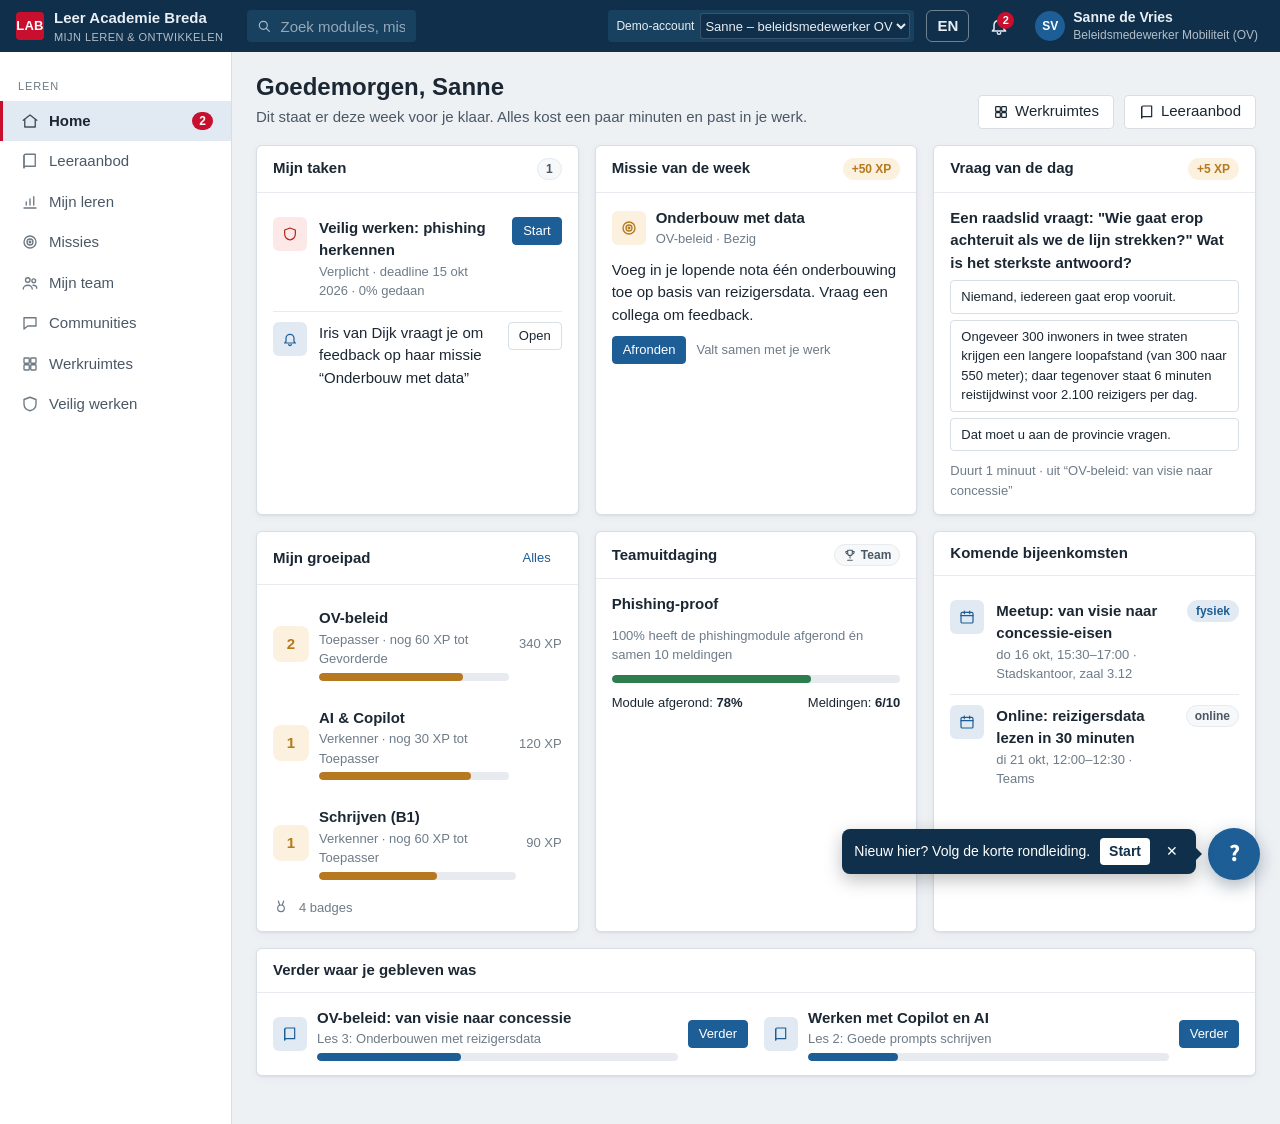
==== commit 48bbee68: "Add EN/NL language switch in the top bar Co-authored-by: Copilot App <223556219+Copilot@users.norepl" ====
--- a/index.html
+++ b/index.html
@@ -638,7 +638,8 @@
     <option value="mark"${S.user==='mark'?' selected':''}>Mark – teammanager</option>
     <option value="fatima"${S.user==='fatima'?' selected':''}>Fatima – Leren &amp; Ontwikkelen</option>
    </select></label>
-  <button class="tb-btn" data-a="pop" data-v="signals" aria-label="Signalen en taken">${icon('bell',20)}${n?`<span class="dot num">${n}</span>`:''}</button>
+  <a class="lang-switch" href="index.en.html" hreflang="en" title="Switch to English" style="color:inherit;text-decoration:none;font-weight:600;border:1px solid rgba(255,255,255,.4);border-radius:6px;padding:4px 10px">EN</a>
+ <button class="tb-btn" data-a="pop" data-v="signals" aria-label="Signalen en taken">${icon('bell',20)}${n?`<span class="dot num">${n}</span>`:''}</button>
   <button class="profile" data-a="pop" data-v="profile">${av(u.id,u.n)}<span class="who"><b>${esc(u.n)}</b><span>${esc(u.f)}</span></span></button>
   ${S.pop==='signals'?popSignals():''}${S.pop==='profile'?popProfile():''}
  </header>`;
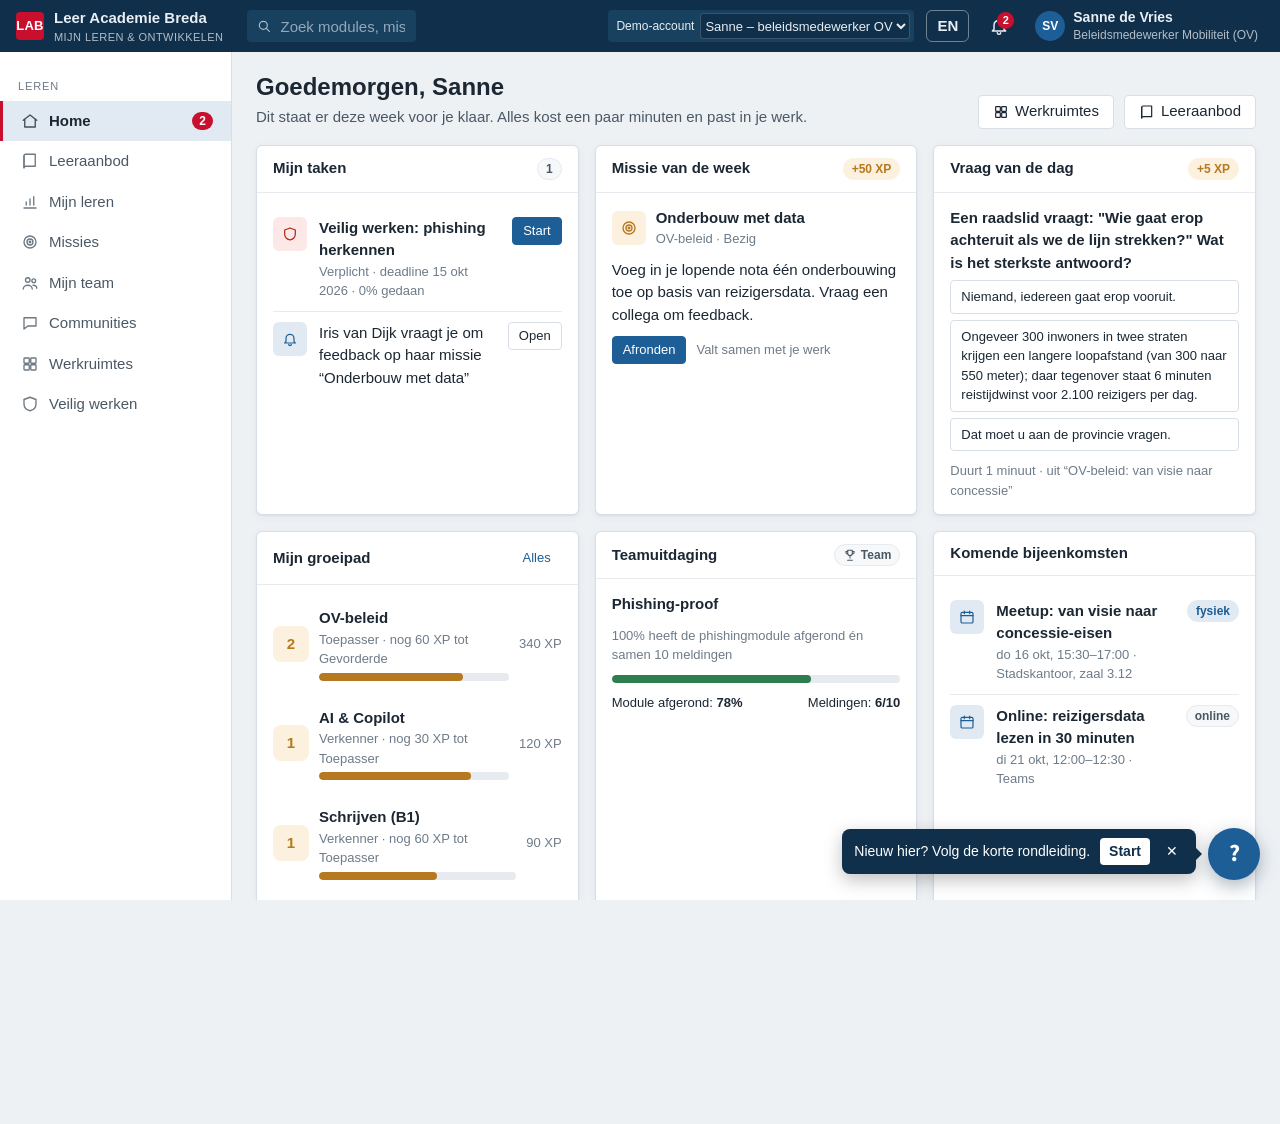
==== commit e4252a10: "Improve mobile layout: compact top bar, sticky scrollable nav, touch-friendly controls Co-authored-b" ====
--- a/index.html
+++ b/index.html
@@ -1233,6 +1233,45 @@
 .tour-tip .skip{background:none;border:0;color:var(--ink-3);cursor:pointer;font-size:13px;padding:0}
 .tour-tip.big{width:440px}
 @media (prefers-reduced-motion: reduce){.tour-hole,.tour-tip{transition:none}}
+/* ---- Mobile polish ---- */
+html,body{overflow-x:hidden}
+.shell>*{min-width:0}
+.tile,.tile-b{min-width:0}
+.tile-b{overflow-wrap:anywhere}
+.datatable,.tbl{display:block;max-width:100%;overflow-x:auto}
+@media (max-width:900px){
+  .topbar{gap:8px;padding:0 10px}
+  .tb-spacer{display:none}
+  .logo{flex:1;min-width:0}
+  .logo>div{overflow:hidden;text-overflow:ellipsis}
+  .nav{position:sticky;top:52px;z-index:20;scrollbar-width:none;-webkit-overflow-scrolling:touch}
+  .nav::-webkit-scrollbar{display:none}
+  .nav button{min-height:44px}
+}
+@media (max-width:600px){
+  .logo>div{font-size:14px}
+  .logo small{display:none}
+  .logo>div{display:none}
+  .logo{flex:none}
+  .demo-switch{flex:1;max-width:none}
+  .demo-switch select{max-width:none;width:100%;min-width:0}
+  .demo-switch{padding:2px}
+  .demo-switch select{height:30px;font-size:12px}
+  .lang-switch{padding:4px 8px!important;font-size:13px}
+  .tb-btn{width:40px;height:40px;flex:none}
+  .profile{padding:2px;flex:none}
+  .pop{right:8px;left:8px;width:auto!important;max-width:none}
+  .pagehead h1{font-size:22px}
+  .btn,.tbtn,select,input,textarea{min-height:40px}
+  input,select,textarea{font-size:16px}
+  .tile-h{flex-wrap:wrap;gap:8px}
+  .row.between{flex-wrap:wrap;gap:6px}
+  .tabs{flex-wrap:nowrap;white-space:nowrap;scrollbar-width:none}
+  .tabs::-webkit-scrollbar{display:none}
+  .toasts{left:8px;right:8px}
+  .ws-stage{min-height:420px}
+  .tour-tip,.tour-tip.big{width:auto;left:12px!important;right:12px;max-width:none}
+}
 </style>
 <script>
 /* ============ HULP & RONDLEIDING ============ */
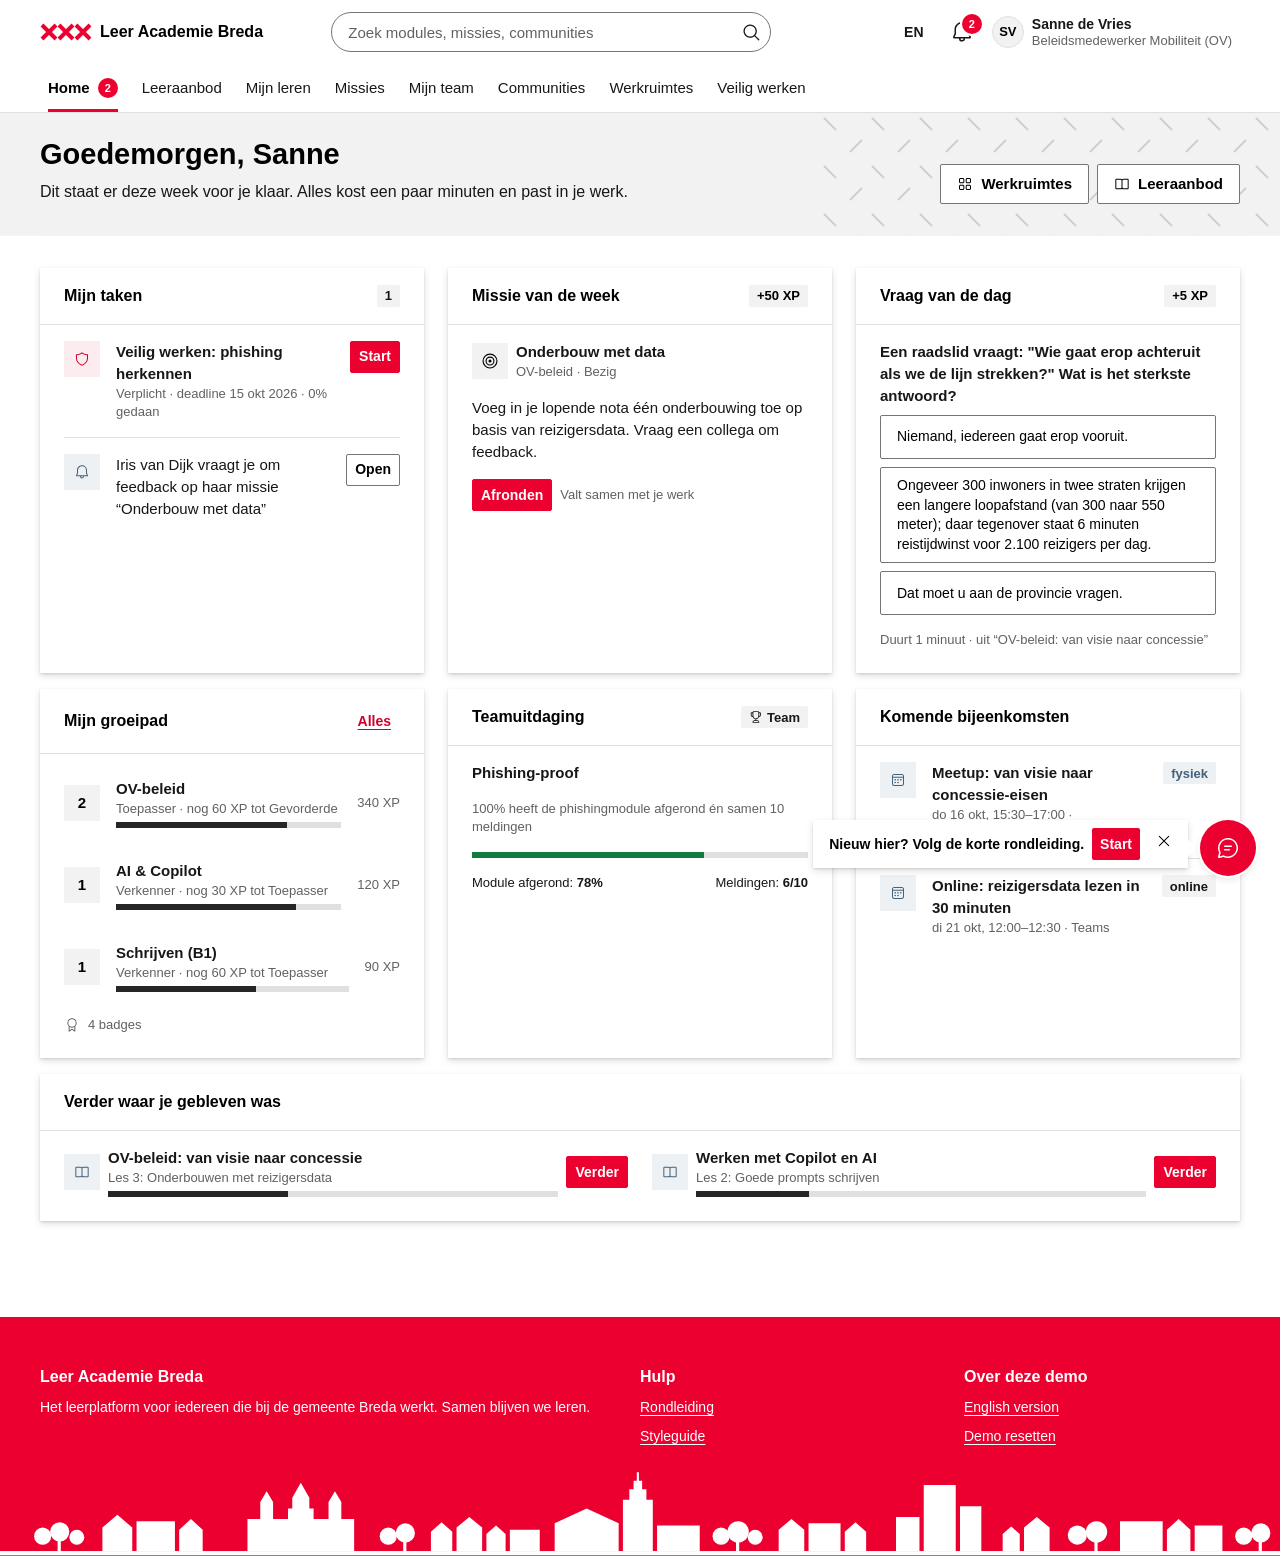
==== commit c9945db4: "Apply visual foundation to the app Both index pages now use tokens.css + app.css: Breda top bar, nav" ====
--- a/index.html
+++ b/index.html
@@ -1,384 +1,8 @@
-<!doctype html><html lang="nl"><head><meta name="description" content="Demo van de Leer Academie Breda: het digitale leerplatform voor medewerkers van de gemeente Breda."><meta charset=utf8><meta name=viewport content="width=device-width,initial-scale=1,viewport-fit=cover"><style>:root{color-scheme:light;box-sizing:border-box;padding-top:env(safe-area-inset-top,0px);padding-bottom:env(safe-area-inset-bottom,0px)}html{scroll-padding-top:env(safe-area-inset-top,0px)}body{margin:0;padding:0;font:14px -apple-system,BlinkMacSystemFont,sans-serif;background:#faf9f5;color:#141413}img{max-width:100%}[hidden]:not([hidden=until-found i]){display:none!important}</style></head><body>
+<!doctype html><html lang="nl"><head><meta name="description" content="Demo van de Leer Academie Breda: het digitale leerplatform voor medewerkers van de gemeente Breda."><meta charset=utf8><meta name="color-scheme" content="light dark"><meta name=viewport content="width=device-width,initial-scale=1,viewport-fit=cover"><style>:root{color-scheme:light;box-sizing:border-box;padding-top:env(safe-area-inset-top,0px);padding-bottom:env(safe-area-inset-bottom,0px)}html{scroll-padding-top:env(safe-area-inset-top,0px)}body{margin:0;padding:0;font:14px -apple-system,BlinkMacSystemFont,sans-serif;background:#faf9f5;color:#141413}img{max-width:100%}[hidden]:not([hidden=until-found i]){display:none!important}</style></head><body>
 <title>Leer Academie Breda</title>
-<link rel="preconnect" href="https://fonts.googleapis.com">
-<link rel="preconnect" href="https://fonts.gstatic.com" crossorigin>
-<link rel="stylesheet" href="https://fonts.googleapis.com/css2?family=Source+Sans+3:wght@400;500;600;700&display=swap">
-<style>
-:root{
-  --bg:#EEF1F4; --surface:#FFFFFF; --surface-2:#F6F8FA; --line:#D8DEE5; --line-2:#E7EBEF;
-  --ink:#1B2733; --ink-2:#4A5866; --ink-3:#6E7B88;
-  --bar:#0F2F4A; --bar-ink:#E8EEF4; --bar-2:#18405F;
-  --nav:#FFFFFF; --nav-hover:#EEF3F8; --nav-active:#E1EAF3;
-  --brand:#C8102E; --brand-ink:#FFFFFF; --brand-soft:#FBE7EA;
-  --link:#1D5E96; --focus:#2F7BC4;
-  --xp:#B7791F; --xp-soft:#FBF1DE;
-  --ok:#2E7D4F; --ok-soft:#E3F2E8; --warn:#B26A00; --warn-soft:#FDF0DC; --bad:#B42318; --bad-soft:#FCE8E6;
-  --cop:#3B4FB8; --cop-soft:#ECEEFB;
-  --shadow:0 1px 2px rgba(15,47,74,.06),0 2px 8px rgba(15,47,74,.05);
-  --r:6px;
-  font-family:"Source Sans 3","Segoe UI",system-ui,-apple-system,sans-serif;
-}
-@media (prefers-color-scheme: dark){
-  :root:not([data-theme="light"]){
-    color-scheme:dark;
-    --bg:#10171E; --surface:#18222C; --surface-2:#1D2934; --line:#2C3A47; --line-2:#24313D;
-    --ink:#E6ECF2; --ink-2:#B3C0CC; --ink-3:#8795A3;
-    --bar:#0A1C2C; --bar-ink:#E6ECF2; --bar-2:#143049;
-    --nav:#141D26; --nav-hover:#1C2935; --nav-active:#22364A;
-    --brand:#E0425A; --brand-ink:#FFFFFF; --brand-soft:#3A1C22;
-    --link:#7DB5E8; --focus:#7DB5E8;
-    --xp:#E3A94A; --xp-soft:#3A2E17;
-    --ok:#5CC08A; --ok-soft:#173226; --warn:#E3A94A; --warn-soft:#382B14; --bad:#F07166; --bad-soft:#3B1C1A;
-    --cop:#9AA8F5; --cop-soft:#232A4D;
-    --shadow:0 1px 2px rgba(0,0,0,.3);
-  }
-}
-:root[data-theme="dark"]{
-  color-scheme:dark;
-  --bg:#10171E; --surface:#18222C; --surface-2:#1D2934; --line:#2C3A47; --line-2:#24313D;
-  --ink:#E6ECF2; --ink-2:#B3C0CC; --ink-3:#8795A3;
-  --bar:#0A1C2C; --bar-ink:#E6ECF2; --bar-2:#143049;
-  --nav:#141D26; --nav-hover:#1C2935; --nav-active:#22364A;
-  --brand:#E0425A; --brand-ink:#FFFFFF; --brand-soft:#3A1C22;
-  --link:#7DB5E8; --focus:#7DB5E8;
-  --xp:#E3A94A; --xp-soft:#3A2E17;
-  --ok:#5CC08A; --ok-soft:#173226; --warn:#E3A94A; --warn-soft:#382B14; --bad:#F07166; --bad-soft:#3B1C1A;
-  --cop:#9AA8F5; --cop-soft:#232A4D;
-  --shadow:0 1px 2px rgba(0,0,0,.3);
-}
-*{box-sizing:border-box}
-html,body{height:100%}
-body{background:var(--bg);color:var(--ink);font-size:15px;line-height:1.5;margin:0}
-button,input,select,textarea{font:inherit;color:inherit}
-a{color:var(--link)}
-:focus-visible{outline:2px solid var(--focus);outline-offset:2px}
-h1,h2,h3,h4{margin:0;line-height:1.25;text-wrap:balance}
-h1{font-size:24px;font-weight:600}
-h2{font-size:18px;font-weight:600}
-h3{font-size:16px;font-weight:600}
-p{margin:0}
-.num{font-variant-numeric:tabular-nums}
-.muted{color:var(--ink-3)}
-.small{font-size:13px}
-
-/* ---- Top bar ---- */
-.topbar{position:sticky;top:env(safe-area-inset-top,0px);z-index:30;height:52px;background:var(--bar);color:var(--bar-ink);display:flex;align-items:center;gap:12px;padding:0 16px}
-.logo{display:flex;align-items:center;gap:10px;font-weight:600;white-space:nowrap}
-.logo-mark{width:28px;height:28px;border-radius:4px;background:var(--brand);display:grid;place-items:center;color:#fff;font-weight:700;font-size:13px;letter-spacing:.02em}
-.logo small{display:block;font-weight:400;font-size:11px;opacity:.75;letter-spacing:.04em;text-transform:uppercase}
-.search{flex:1;max-width:420px;margin-left:12px;position:relative}
-.search input{width:100%;height:32px;border-radius:4px;border:1px solid transparent;background:var(--bar-2);color:var(--bar-ink);padding:0 10px 0 32px}
-.search input::placeholder{color:var(--bar-ink);opacity:.6}
-.search svg{position:absolute;left:9px;top:8px;opacity:.7}
-.tb-spacer{flex:1}
-.tb-btn{position:relative;background:none;border:0;color:var(--bar-ink);width:36px;height:36px;border-radius:4px;display:grid;place-items:center;cursor:pointer}
-.tb-btn:hover{background:var(--bar-2)}
-.dot{position:absolute;top:4px;right:3px;min-width:17px;height:17px;border-radius:9px;background:var(--brand);color:#fff;font-size:11px;font-weight:600;display:grid;place-items:center;padding:0 4px}
-.profile{display:flex;align-items:center;gap:8px;background:none;border:0;color:var(--bar-ink);cursor:pointer;padding:4px 6px;border-radius:4px}
-.profile:hover{background:var(--bar-2)}
-.avatar{width:30px;height:30px;border-radius:50%;display:grid;place-items:center;font-size:12px;font-weight:600;color:#fff;flex:none}
-.profile .who{text-align:left;line-height:1.15}
-.profile .who b{font-weight:600;font-size:14px;display:block}
-.profile .who span{font-size:12px;opacity:.75}
-.demo-switch{display:flex;align-items:center;gap:6px;background:var(--bar-2);border-radius:4px;padding:3px 4px 3px 8px;font-size:12px}
-.demo-switch select{background:var(--bar);border:1px solid rgba(255,255,255,.18);color:var(--bar-ink);border-radius:3px;height:26px;font-size:13px}
-
-/* dropdowns */
-.pop{position:absolute;top:48px;right:12px;width:360px;max-width:calc(100vw - 24px);background:var(--surface);color:var(--ink);border:1px solid var(--line);border-radius:var(--r);box-shadow:0 8px 28px rgba(0,0,0,.18);z-index:40}
-.pop h3{padding:12px 14px;border-bottom:1px solid var(--line-2);font-size:15px}
-.pop ul{list-style:none;margin:0;padding:0;max-height:380px;overflow:auto}
-.pop li{padding:10px 14px;border-bottom:1px solid var(--line-2);display:flex;gap:10px;cursor:pointer}
-.pop li:hover{background:var(--surface-2)}
-.pop li.unread{background:var(--nav-active)}
-.pop .foot{padding:8px 14px;display:flex;justify-content:space-between}
-
-/* ---- Shell ---- */
-.shell{display:grid;grid-template-columns:232px 1fr;min-height:calc(100% - 52px)}
-.nav{background:var(--nav);border-right:1px solid var(--line);padding:12px 0}
-.nav .sect{font-size:11px;letter-spacing:.08em;text-transform:uppercase;color:var(--ink-3);padding:14px 18px 6px}
-.nav button{display:flex;align-items:center;gap:10px;width:100%;border:0;background:none;padding:9px 18px;text-align:left;cursor:pointer;color:var(--ink-2);border-left:3px solid transparent}
-.nav button:hover{background:var(--nav-hover);color:var(--ink)}
-.nav button.on{background:var(--nav-active);color:var(--ink);border-left-color:var(--brand);font-weight:600}
-.nav button .count{margin-left:auto;font-size:12px;background:var(--brand);color:#fff;border-radius:9px;padding:0 7px}
-.nav svg{flex:none;opacity:.8}
-.main{padding:20px 24px 48px;min-width:0}
-.crumbs{font-size:13px;color:var(--ink-3);margin-bottom:6px}
-.crumbs button{background:none;border:0;padding:0;color:var(--link);cursor:pointer}
-.pagehead{display:flex;align-items:flex-end;justify-content:space-between;gap:16px;flex-wrap:wrap;margin-bottom:16px}
-.pagehead p{color:var(--ink-2);margin-top:4px}
-
-/* ---- Components ---- */
-.grid{display:grid;gap:16px}
-.g2{grid-template-columns:repeat(2,minmax(0,1fr))}
-.g3{grid-template-columns:repeat(3,minmax(0,1fr))}
-.g4{grid-template-columns:repeat(4,minmax(0,1fr))}
-.span2{grid-column:span 2}
-.tile{background:var(--surface);border:1px solid var(--line);border-radius:var(--r);box-shadow:var(--shadow);min-width:0}
-.tile-h{display:flex;align-items:center;justify-content:space-between;gap:8px;padding:12px 16px;border-bottom:1px solid var(--line-2)}
-.tile-h h2,.tile-h h3{font-size:15px;font-weight:600}
-.tile-b{padding:14px 16px}
-.tile-b > * + *{margin-top:10px}
-.btn{display:inline-flex;align-items:center;gap:6px;height:34px;padding:0 14px;border-radius:4px;border:1px solid var(--line);background:var(--surface);cursor:pointer;font-weight:500;white-space:nowrap;text-decoration:none;color:var(--ink)}
-.btn:hover{background:var(--surface-2)}
-.btn.primary{background:var(--link);border-color:var(--link);color:#fff}
-.btn.primary:hover{filter:brightness(1.08)}
-.btn.brand{background:var(--brand);border-color:var(--brand);color:#fff}
-.btn.ghost{border-color:transparent;background:none;color:var(--link)}
-.btn.sm{height:28px;padding:0 10px;font-size:13px}
-.btn:disabled{opacity:.5;cursor:not-allowed}
-.row{display:flex;align-items:center;gap:10px;flex-wrap:wrap}
-.between{justify-content:space-between}
-.chip{display:inline-flex;align-items:center;gap:4px;height:22px;padding:0 8px;border-radius:11px;font-size:12px;font-weight:600;background:var(--surface-2);color:var(--ink-2);border:1px solid var(--line-2);white-space:nowrap}
-.chip.req{background:var(--bad-soft);color:var(--bad);border-color:transparent}
-.chip.ok{background:var(--ok-soft);color:var(--ok);border-color:transparent}
-.chip.warn{background:var(--warn-soft);color:var(--warn);border-color:transparent}
-.chip.xp{background:var(--xp-soft);color:var(--xp);border-color:transparent}
-.chip.cop{background:var(--cop-soft);color:var(--cop);border-color:transparent}
-.chip.blend{background:var(--nav-active);color:var(--link);border-color:transparent}
-.bar{height:8px;border-radius:4px;background:var(--line-2);overflow:hidden}
-.bar > i{display:block;height:100%;background:var(--link);border-radius:4px}
-.bar.xpbar > i{background:var(--xp)}
-.bar.okbar > i{background:var(--ok)}
-.list{list-style:none;margin:0;padding:0}
-.list > li{padding:10px 0;border-bottom:1px solid var(--line-2);display:flex;gap:12px;align-items:flex-start}
-.list > li:last-child{border-bottom:0}
-.ico{width:34px;height:34px;border-radius:6px;display:grid;place-items:center;flex:none;background:var(--surface-2);color:var(--ink-2)}
-.ico.task{background:var(--bad-soft);color:var(--bad)}
-.ico.mission{background:var(--xp-soft);color:var(--xp)}
-.ico.info{background:var(--nav-active);color:var(--link)}
-.grow{flex:1;min-width:0}
-table.tbl{width:100%;border-collapse:collapse;font-size:14px}
-.tbl th{text-align:left;font-weight:600;color:var(--ink-2);font-size:12px;letter-spacing:.04em;text-transform:uppercase;padding:8px 10px;border-bottom:1px solid var(--line);background:var(--surface-2)}
-.tbl td{padding:9px 10px;border-bottom:1px solid var(--line-2);vertical-align:middle}
-.tbl tr:hover td{background:var(--surface-2)}
-.scroll-x{overflow-x:auto}
-.tabs{display:flex;gap:2px;border-bottom:1px solid var(--line);margin-bottom:16px;overflow-x:auto}
-.tabs button{background:none;border:0;border-bottom:3px solid transparent;padding:10px 14px;cursor:pointer;color:var(--ink-2);font-weight:500;white-space:nowrap}
-.tabs button.on{border-bottom-color:var(--brand);color:var(--ink);font-weight:600}
-.field{display:flex;flex-direction:column;gap:4px}
-.field label{font-size:13px;font-weight:600;color:var(--ink-2)}
-.field input,.field select,.field textarea{border:1px solid var(--line);border-radius:4px;background:var(--surface);padding:7px 10px}
-.field textarea{min-height:84px;resize:vertical}
-.form-actions{display:flex;justify-content:flex-end;gap:8px;padding-top:6px}
-.notice{border-radius:var(--r);padding:10px 14px;background:var(--nav-active);color:var(--ink);font-size:14px}
-.notice.warn{background:var(--warn-soft)}
-.notice.ok{background:var(--ok-soft)}
-.empty{padding:24px;text-align:center;color:var(--ink-3)}
-.kpi{padding:14px 16px}
-.kpi .v{font-size:28px;font-weight:600;line-height:1.1}
-.kpi .l{font-size:13px;color:var(--ink-3)}
-
-/* ---- Leeraanbod cards ---- */
-.card{display:flex;flex-direction:column;background:var(--surface);border:1px solid var(--line);border-radius:var(--r);overflow:hidden;box-shadow:var(--shadow)}
-.card .cover{height:84px;position:relative;display:flex;align-items:flex-end;padding:10px 14px;color:#fff}
-.card .cover b{font-size:12px;letter-spacing:.06em;text-transform:uppercase;opacity:.9}
-.card .body{padding:12px 14px;display:flex;flex-direction:column;gap:8px;flex:1}
-.card .body p{color:var(--ink-2);font-size:14px}
-.card .foot{padding:10px 14px;border-top:1px solid var(--line-2);display:flex;justify-content:space-between;align-items:center;gap:8px}
-.cov-ov{background:linear-gradient(135deg,#1D5E96,#0F2F4A)}
-.cov-ai{background:linear-gradient(135deg,#3B4FB8,#1F2A6B)}
-.cov-sec{background:linear-gradient(135deg,#C8102E,#7A0A1C)}
-.cov-sch{background:linear-gradient(135deg,#2E7D4F,#194D30)}
-.cov-data{background:linear-gradient(135deg,#6B4FA0,#3A2A5C)}
-
-/* ---- Module player ---- */
-.player{display:grid;grid-template-columns:220px minmax(0,1fr) 380px;gap:16px;align-items:start}
-.lessons{background:var(--surface);border:1px solid var(--line);border-radius:var(--r)}
-.lessons h3{padding:12px 14px;border-bottom:1px solid var(--line-2);font-size:14px}
-.lessons ol{list-style:none;margin:0;padding:6px 0;counter-reset:l}
-.lessons li button{display:flex;gap:10px;width:100%;text-align:left;background:none;border:0;padding:8px 14px;cursor:pointer;color:var(--ink-2);font-size:14px;align-items:flex-start}
-.lessons li button.on{background:var(--nav-active);color:var(--ink);font-weight:600}
-.lessons .st{width:20px;height:20px;border-radius:50%;border:2px solid var(--line);flex:none;display:grid;place-items:center;font-size:11px;margin-top:1px}
-.lessons .st.done{background:var(--ok);border-color:var(--ok);color:#fff}
-.lesson{background:var(--surface);border:1px solid var(--line);border-radius:var(--r);padding:20px 24px}
-.lesson .content{max-width:68ch}
-.lesson .content p,.lesson .content ul{margin:0 0 12px}
-.lesson .content ul{padding-left:20px}
-.lesson .eyebrow{font-size:12px;letter-spacing:.08em;text-transform:uppercase;color:var(--ink-3);margin-bottom:4px}
-.quiz{margin-top:18px;border:1px solid var(--line);border-radius:var(--r);background:var(--surface-2);padding:14px 16px}
-.quiz .opt{display:flex;gap:10px;align-items:flex-start;width:100%;text-align:left;border:1px solid var(--line);background:var(--surface);border-radius:4px;padding:9px 12px;margin-top:8px;cursor:pointer}
-.quiz .opt:hover{border-color:var(--link)}
-.quiz .opt.right{border-color:var(--ok);background:var(--ok-soft)}
-.quiz .opt.wrong{border-color:var(--bad);background:var(--bad-soft)}
-.quiz .fb{margin-top:10px;font-size:14px}
-.callout{border-left:3px solid var(--link);background:var(--nav-active);padding:10px 14px;border-radius:0 4px 4px 0;margin:0 0 12px}
-.datatable{border-collapse:collapse;font-size:14px;margin:0 0 12px}
-.datatable td,.datatable th{border:1px solid var(--line);padding:5px 10px;text-align:right}
-.datatable th:first-child,.datatable td:first-child{text-align:left}
-
-/* ---- Copilot ---- */
-.copilot{position:sticky;top:68px;background:var(--surface);border:1px solid var(--line);border-radius:var(--r);display:flex;flex-direction:column;height:calc(100vh - 92px);min-height:480px}
-.cop-h{display:flex;align-items:center;gap:10px;padding:10px 14px;border-bottom:1px solid var(--line-2)}
-.cop-logo{width:28px;height:28px;border-radius:7px;background:conic-gradient(from 200deg,#3B4FB8,#2F7BC4,#6B4FA0,#3B4FB8);display:grid;place-items:center;color:#fff}
-.cop-h b{font-size:15px}
-.cop-h span{font-size:12px;color:var(--ink-3);display:block;line-height:1.1}
-.cop-body{flex:1;overflow:auto;padding:12px 14px;display:flex;flex-direction:column;gap:10px}
-.msg{max-width:92%;padding:9px 12px;border-radius:10px;font-size:14px;line-height:1.5}
-.msg.u{align-self:flex-end;background:var(--link);color:#fff;border-bottom-right-radius:3px;white-space:pre-wrap}
-.msg.a{align-self:flex-start;background:var(--cop-soft);color:var(--ink);border-bottom-left-radius:3px}
-.msg.a p{margin:0 0 8px}.msg.a p:last-child{margin:0}
-.msg.a ul,.msg.a ol{margin:0 0 8px;padding-left:18px}
-.msg .acts{display:flex;gap:4px;margin-top:6px}
-.msg .acts button{background:none;border:1px solid var(--line);border-radius:3px;font-size:12px;padding:1px 7px;cursor:pointer;color:var(--ink-2)}
-.msg .acts button.on{background:var(--surface);border-color:var(--cop);color:var(--cop)}
-.cop-prompts{display:flex;flex-wrap:wrap;gap:6px;padding:8px 14px;border-top:1px solid var(--line-2)}
-.cop-prompts button{border:1px solid var(--cop);color:var(--cop);background:var(--surface);border-radius:14px;font-size:13px;padding:3px 10px;cursor:pointer}
-.cop-prompts button:hover{background:var(--cop-soft)}
-.cop-in{padding:8px 14px 10px;border-top:1px solid var(--line-2)}
-.cop-in textarea{width:100%;border:1px solid var(--line);border-radius:6px;background:var(--surface);padding:8px 10px;min-height:58px;resize:vertical;font-size:14px}
-.cop-in .row{margin-top:6px}
-.cop-disc{font-size:11.5px;color:var(--ink-3)}
-.thinking{display:inline-flex;gap:3px}
-.thinking i{width:6px;height:6px;border-radius:50%;background:var(--cop);animation:b 1s infinite}
-.thinking i:nth-child(2){animation-delay:.15s}.thinking i:nth-child(3){animation-delay:.3s}
-@keyframes b{0%,80%,100%{opacity:.25}40%{opacity:1}}
-
-/* ---- Gamification ---- */
-.lvl{display:grid;grid-template-columns:36px 1fr auto;gap:10px;align-items:center;padding:8px 0}
-.lvl .badge-n{width:36px;height:36px;border-radius:8px;background:var(--xp-soft);color:var(--xp);display:grid;place-items:center;font-weight:700}
-.badges{display:grid;grid-template-columns:repeat(auto-fill,minmax(120px,1fr));gap:10px}
-.bdg{border:1px solid var(--line);border-radius:var(--r);padding:12px 10px;text-align:center;background:var(--surface)}
-.bdg .medal{width:44px;height:44px;margin:0 auto 6px;border-radius:50%;display:grid;place-items:center;background:var(--xp-soft);color:var(--xp)}
-.bdg.locked{opacity:.45}
-.bdg b{font-size:13px;display:block}
-.bdg span{font-size:12px;color:var(--ink-3)}
-
-/* ---- Feed / community ---- */
-.post{display:flex;gap:12px;padding:12px 0;border-bottom:1px solid var(--line-2)}
-.post:last-child{border-bottom:0}
-.post .meta{font-size:13px;color:var(--ink-3)}
-.q{display:grid;grid-template-columns:56px 1fr;gap:12px;padding:12px 0;border-bottom:1px solid var(--line-2)}
-.q .votes{text-align:center;font-size:13px;color:var(--ink-3)}
-.q .votes b{display:block;font-size:18px;color:var(--ink)}
-.answer{border-left:3px solid var(--line);padding:6px 12px;margin-top:8px}
-.answer.best{border-left-color:var(--ok);background:var(--ok-soft);border-radius:0 4px 4px 0}
-
-/* ---- Inbox ---- */
-.inbox{display:grid;grid-template-columns:320px 1fr;border:1px solid var(--line);border-radius:var(--r);background:var(--surface);min-height:460px;overflow:hidden}
-.inbox ul{list-style:none;margin:0;padding:0;border-right:1px solid var(--line)}
-.inbox li button{display:block;width:100%;text-align:left;background:none;border:0;border-bottom:1px solid var(--line-2);padding:10px 14px;cursor:pointer}
-.inbox li button.on{background:var(--nav-active)}
-.inbox li button.unread b{font-weight:700}
-.inbox li .from{font-size:14px;display:flex;justify-content:space-between;gap:6px}
-.inbox li .subj{font-size:13px;color:var(--ink-2);white-space:nowrap;overflow:hidden;text-overflow:ellipsis}
-.mail{padding:18px 22px}
-.mail .mh{border-bottom:1px solid var(--line-2);padding-bottom:10px;margin-bottom:14px}
-.mail .body p{margin:0 0 10px;max-width:70ch}
-.mail .fake-link{color:var(--link);text-decoration:underline;cursor:pointer;background:none;border:0;padding:0;font:inherit}
-.mail .fake-btn{background:#E8551B;color:#fff;border:0;border-radius:4px;padding:8px 16px;font-weight:600;cursor:pointer;margin:6px 0 12px}
-.lure{border:2px solid var(--ok);border-radius:var(--r);background:var(--surface);padding:22px}
-.lure ol{padding-left:20px}
-
-/* ---- Toast ---- */
-.toasts{position:fixed;right:16px;bottom:calc(16px + env(safe-area-inset-bottom,0px));display:flex;flex-direction:column;gap:8px;z-index:60}
-.toast{background:var(--surface);border:1px solid var(--line);border-left:4px solid var(--xp);border-radius:6px;box-shadow:0 6px 20px rgba(0,0,0,.18);padding:10px 14px;min-width:260px;max-width:340px;animation:tin .25s ease-out}
-.toast.lvlup{border-left-color:var(--brand)}
-.toast b{display:block}
-@keyframes tin{from{transform:translateY(8px);opacity:0}to{transform:none;opacity:1}}
-@media (prefers-reduced-motion: reduce){.toast{animation:none}.thinking i{animation:none;opacity:.7}}
-
-/* ---- Modal ---- */
-.modal-bg{position:fixed;inset:0;background:rgba(10,20,30,.45);display:grid;place-items:center;z-index:70;padding:16px}
-.modal{background:var(--surface);border-radius:8px;max-width:560px;width:100%;box-shadow:0 20px 50px rgba(0,0,0,.3);max-height:90vh;overflow:auto}
-.modal .tile-b{padding:18px 20px}
-
-/* ---- Bar chart ---- */
-.hbar{display:grid;grid-template-columns:150px 1fr 48px;gap:10px;align-items:center;padding:5px 0;font-size:14px}
-.hbar .bar{height:14px}
-
-/* ---- Responsive ---- */
-@media (max-width:1180px){
-  .player{grid-template-columns:200px minmax(0,1fr)}
-  .copilot{grid-column:1/-1;position:static;height:560px}
-}
-@media (max-width:900px){
-  .shell{grid-template-columns:1fr}
-  .nav{display:flex;overflow-x:auto;padding:0;border-right:0;border-bottom:1px solid var(--line)}
-  .nav .sect{display:none}
-  .nav button{width:auto;white-space:nowrap;border-left:0;border-bottom:3px solid transparent;padding:10px 14px}
-  .nav button.on{border-bottom-color:var(--brand)}
-  .g3,.g4{grid-template-columns:repeat(2,minmax(0,1fr))}
-  .player{grid-template-columns:1fr}
-  .inbox{grid-template-columns:1fr}
-  .inbox ul{border-right:0;border-bottom:1px solid var(--line)}
-  .search,.profile .who{display:none}
-}
-@media (max-width:600px){
-  .main{padding:16px 16px 40px}
-  .g2,.g3,.g4{grid-template-columns:1fr}
-  .span2{grid-column:auto}
-  .demo-switch span{display:none}
-  .hbar{grid-template-columns:100px 1fr 40px}
-}
-
-/* ---- Werkruimtes ---- */
-.ws-card .kinds{display:flex;gap:6px;flex-wrap:wrap}
-.kind{display:inline-flex;align-items:center;gap:6px;border:1px solid var(--line);border-radius:4px;padding:6px 10px;background:var(--surface);cursor:pointer;font-size:14px}
-.kind:hover{border-color:var(--link)}
-.kind .k{width:22px;height:22px;border-radius:3px;display:grid;place-items:center;color:#fff;font-size:11px;font-weight:700}
-.k-doc{background:#2B579A}.k-ppt{background:#C43E1C}.k-board{background:#E0A100;color:#1B2733!important}
-.facepile{display:flex;align-items:center}
-.facepile .avatar{border:2px solid var(--surface);margin-left:-8px}
-.facepile .avatar:first-child{margin-left:0}
-.live-dot{width:8px;height:8px;border-radius:50%;background:var(--ok);display:inline-block}
-.ws-head{display:flex;align-items:center;gap:12px;flex-wrap:wrap;background:var(--surface);border:1px solid var(--line);border-radius:var(--r) var(--r) 0 0;padding:10px 14px}
-.ws-head h1{font-size:18px}
-.ws-tools{display:flex;align-items:center;gap:4px;flex-wrap:wrap;background:var(--surface-2);border:1px solid var(--line);border-top:0;padding:6px 10px}
-.ws-tools .sep{width:1px;height:22px;background:var(--line);margin:0 6px}
-.tbtn{min-width:32px;height:30px;border:1px solid transparent;border-radius:4px;background:none;cursor:pointer;font-size:14px;color:var(--ink);padding:0 8px}
-.tbtn:hover{background:var(--surface);border-color:var(--line)}
-.ws-stage{border:1px solid var(--line);border-top:0;border-radius:0 0 var(--r) var(--r);background:var(--bg);min-height:560px;position:relative}
-.ws-split{display:grid;grid-template-columns:minmax(0,1fr) 300px}
-.ws-side{border-left:1px solid var(--line);background:var(--surface);padding:12px 14px;display:flex;flex-direction:column;gap:12px}
-.ws-side h3{font-size:14px}
-.paper{background:#fff;color:#1B2733;max-width:794px;margin:24px auto;min-height:900px;padding:64px 72px;box-shadow:0 1px 3px rgba(0,0,0,.12),0 6px 18px rgba(0,0,0,.06);font-family:Calibri,"Carlito","Source Sans 3",sans-serif;font-size:15px;line-height:1.55}
-.paper:focus{outline:none}
-.paper h1{font-size:26px;color:#1F3864;margin:0 0 12px;font-weight:600}
-.paper h2{font-size:19px;color:#2F5496;margin:18px 0 8px;font-weight:600}
-.paper p{margin:0 0 10px}
-.paper ul,.paper ol{margin:0 0 10px;padding-left:24px}
-.paper table{border-collapse:collapse;margin:0 0 12px}.paper td,.paper th{border:1px solid #999;padding:4px 8px}
-.ws-status{font-size:12px;color:var(--ink-3)}
-.slides-wrap{display:grid;grid-template-columns:180px minmax(0,1fr);min-height:560px}
-.thumbs{border-right:1px solid var(--line);background:var(--surface);padding:10px;display:flex;flex-direction:column;gap:10px;overflow:auto;max-height:640px}
-.thumb{border:2px solid var(--line);border-radius:4px;background:#fff;aspect-ratio:16/9;padding:6px 8px;cursor:pointer;text-align:left;color:#1B2733;font-size:8px;line-height:1.3;overflow:hidden;width:100%}
-.thumb b{display:block;font-size:9px;color:#1F3864}
-.thumb.on{border-color:var(--brand)}
-.thumb-n{font-size:11px;color:var(--ink-3)}
-.slide-area{padding:24px;display:flex;justify-content:center;align-items:flex-start}
-.slide{width:100%;max-width:880px;aspect-ratio:16/9;background:#fff;color:#1B2733;box-shadow:0 1px 3px rgba(0,0,0,.12),0 8px 24px rgba(0,0,0,.08);padding:5% 6%;display:flex;flex-direction:column;position:relative;overflow:hidden}
-.slide::before{content:"";position:absolute;left:0;top:0;bottom:0;width:10px;background:#C8102E}
-.slide .s-title{font-size:clamp(18px,3vw,34px);font-weight:600;color:#0F2F4A;margin-bottom:4%;outline:none;font-family:"Source Sans 3",sans-serif}
-.slide .s-body{font-size:clamp(12px,1.8vw,20px);line-height:1.45;outline:none;flex:1}
-.slide .s-body ul{margin:0;padding-left:1.2em}
-.slide .s-foot{position:absolute;bottom:3%;right:4%;font-size:11px;color:#6E7B88}
-.present{position:fixed;inset:0;background:#000;z-index:90;display:grid;place-items:center}
-.present .slide{max-width:min(96vw,170vh);box-shadow:none}
-.present .pctl{position:fixed;bottom:16px;left:50%;transform:translateX(-50%);display:flex;gap:8px;z-index:91}
-.board-scroll{overflow:auto;height:640px;background:var(--surface-2)}
-.board{position:relative;width:1600px;height:1000px;background-color:#FAFBFC;background-image:radial-gradient(#D5DBE2 1px,transparent 1px);background-size:22px 22px;touch-action:none}
-:root[data-theme="dark"] .board{background-color:#1A232C;background-image:radial-gradient(#2E3B47 1px,transparent 1px)}
-@media (prefers-color-scheme: dark){:root:not([data-theme="light"]) .board{background-color:#1A232C;background-image:radial-gradient(#2E3B47 1px,transparent 1px)}}
-.zone{position:absolute;top:20px;height:960px;border:2px dashed var(--line);border-radius:10px}
-.zone > b{position:absolute;top:10px;left:14px;font-size:15px;color:var(--ink-2);letter-spacing:.02em}
-.sticky{position:absolute;width:170px;min-height:110px;padding:10px 10px 26px;border-radius:3px;box-shadow:0 2px 6px rgba(0,0,0,.18);cursor:grab;color:#1B2733;font-size:14px;line-height:1.35;user-select:none}
-.sticky.dragging{cursor:grabbing;box-shadow:0 10px 24px rgba(0,0,0,.25);z-index:5}
-.sticky .txt{white-space:pre-wrap;word-wrap:break-word;outline:none;min-height:40px}
-.sticky .txt[contenteditable="true"]{background:rgba(255,255,255,.55);cursor:text;user-select:text}
-.sticky .by{position:absolute;left:10px;bottom:6px;font-size:11px;opacity:.7}
-.sticky .vote{position:absolute;right:6px;bottom:4px;border:0;background:rgba(0,0,0,.08);border-radius:9px;font-size:11px;padding:1px 7px;cursor:pointer;color:#1B2733}
-.sticky .del{position:absolute;right:4px;top:2px;border:0;background:none;font-size:14px;cursor:pointer;opacity:0;color:#1B2733}
-.sticky:hover .del{opacity:.6}
-.c-yellow{background:#FFE98A}.c-pink{background:#FFC6D3}.c-blue{background:#BFE0FF}.c-green{background:#C8EFC4}.c-orange{background:#FFD2A6}
-.swatch{width:22px;height:22px;border-radius:4px;border:2px solid transparent;cursor:pointer}
-.swatch.on{border-color:var(--ink)}
-.cursor{position:absolute;pointer-events:none;z-index:8;transition:left .08s linear,top .08s linear}
-.cursor span{position:absolute;left:14px;top:12px;font-size:11px;color:#fff;padding:1px 6px;border-radius:3px;white-space:nowrap}
-.ntxt{width:100%;min-height:72px;border:0;border-radius:3px;background:rgba(255,255,255,.65);font:inherit;color:#1B2733;resize:none;padding:4px}
-.cop-out{font-size:14px;background:var(--cop-soft);border-radius:6px;padding:10px 12px;max-height:340px;overflow:auto}
-.cop-out p{margin:0 0 8px}.cop-out ul{margin:0 0 8px;padding-left:18px}
-@media (max-width:900px){.ws-split{grid-template-columns:1fr}.ws-side{border-left:0;border-top:1px solid var(--line)}.slides-wrap{grid-template-columns:1fr}.thumbs{flex-direction:row;max-height:none;border-right:0;border-bottom:1px solid var(--line)}.thumb{width:140px;flex:none}.paper{padding:32px 24px;margin:12px}}
-</style>
+<link rel="stylesheet" href="tokens.css">
+<link rel="stylesheet" href="app.css">
+<script>try{const t=new URLSearchParams(location.search).get('theme')||localStorage.getItem('lab-theme');if(t==='light'||t==='dark')document.documentElement.dataset.theme=t}catch(e){}</script>
 
 <div id="app"></div>
 <div class="toasts" id="toasts" aria-live="polite"></div>
@@ -561,35 +185,39 @@
 const esc=s=>String(s??'').replace(/[&<>"']/g,c=>({'&':'&amp;','<':'&lt;','>':'&gt;','"':'&quot;',"'":'&#39;'}[c]));
 function lvl(x){ let i=0; LEVELS.forEach((l,k)=>{ if(x>=l.x) i=k; }); const next=LEVELS[i+1]; const pct=next?Math.round((x-LEVELS[i].x)/(next.x-LEVELS[i].x)*100):100; return {i,name:LEVELS[i].n,next,pct}; }
 const totalXP=u=>Object.values(u.xp).reduce((a,b)=>a+b,0);
-function av(id,name,size){ const ini=(name||'?').split(' ').filter(w=>w[0]===w[0].toUpperCase()).map(w=>w[0]).slice(0,2).join(''); const col=AVCOL[id]||['#1D5E96','#2E7D4F','#6B4FA0','#B26A00','#3B4FB8','#C8102E'][(name||'').length%6]; return `<span class="avatar" style="background:${col};${size?`width:${size}px;height:${size}px;font-size:${Math.round(size/2.6)}px`:''}">${esc(ini)}</span>`; }
+function av(id,name,size){ const ini=(name||'?').split(' ').filter(w=>w[0]===w[0].toUpperCase()).map(w=>w[0]).slice(0,2).join(''); return `<span class="avatar"${size?` style="width:${size}px;height:${size}px;font-size:${Math.round(size/2.6)}px"`:''} aria-hidden="true">${esc(ini)}</span>`; }
 const teamName=id=>(TEAM.find(t=>t.id===id)||{}).n||S.users[id]?.n||id;
 function icon(n,s=18){ const p={
- home:'<path d="M3 11l9-7 9 7"/><path d="M5 10v10h14V10"/>',
- book:'<path d="M4 5a2 2 0 0 1 2-2h13v16H6a2 2 0 0 0-2 2z"/><path d="M4 5v16"/>',
- grow:'<path d="M4 20h16"/><path d="M7 16v-4"/><path d="M12 16V8"/><path d="M17 16V5"/>',
- target:'<circle cx="12" cy="12" r="8"/><circle cx="12" cy="12" r="4"/><circle cx="12" cy="12" r="1"/>',
- users:'<circle cx="9" cy="8" r="3"/><path d="M3 20c0-3 3-5 6-5s6 2 6 5"/><circle cx="17" cy="9" r="2.5"/><path d="M16 15c3 0 5 2 5 4"/>',
- chat:'<path d="M4 5h16v11H9l-5 4z"/>',
- shield:'<path d="M12 3l8 3v6c0 5-4 8-8 9-4-1-8-4-8-9V6z"/>',
- cog:'<circle cx="12" cy="12" r="3"/><path d="M12 2v3M12 19v3M2 12h3M19 12h3M4.9 4.9l2.1 2.1M17 17l2.1 2.1M4.9 19.1L7 17M17 7l2.1-2.1"/>',
- bell:'<path d="M6 16V11a6 6 0 0 1 12 0v5l2 2H4z"/><path d="M10 20a2 2 0 0 0 4 0"/>',
- task:'<rect x="4" y="4" width="16" height="16" rx="2"/><path d="M8 12l3 3 5-6"/>',
- search:'<circle cx="11" cy="11" r="6"/><path d="M20 20l-4.5-4.5"/>',
- star:'<path d="M12 3l2.7 5.6 6.1.9-4.4 4.3 1 6.1L12 17l-5.4 2.9 1-6.1L3.2 9.5l6.1-.9z"/>',
- cal:'<rect x="3" y="5" width="18" height="16" rx="2"/><path d="M3 10h18M8 3v4M16 3v4"/>',
- spark:'<path d="M12 3v4M12 17v4M3 12h4M17 12h4M6 6l2.5 2.5M15.5 15.5L18 18M6 18l2.5-2.5M15.5 8.5L18 6"/>',
- send:'<path d="M4 12l16-8-6 16-2-7z"/>',
- stop:'<rect x="6" y="6" width="12" height="12" rx="1"/>',
- trophy:'<path d="M8 4h8v5a4 4 0 0 1-8 0z"/><path d="M8 6H5a3 3 0 0 0 3 4M16 6h3a3 3 0 0 1-3 4M12 13v4M8 21h8"/>',
- mail:'<rect x="3" y="5" width="18" height="14" rx="2"/><path d="M3 7l9 6 9-6"/>',
- flag:'<path d="M5 21V4h11l-2 4 2 4H5"/>',
- check:'<path d="M5 12l5 5 9-10"/>',
- plus:'<path d="M12 5v14M5 12h14"/>',
- heart:'<path d="M12 20s-7-4.5-7-10a4 4 0 0 1 7-2.6A4 4 0 0 1 19 10c0 5.5-7 10-7 10z"/>',
- grid:'<rect x="4" y="4" width="7" height="7" rx="1"/><rect x="13" y="4" width="7" height="7" rx="1"/><rect x="4" y="13" width="7" height="7" rx="1"/><rect x="13" y="13" width="7" height="7" rx="1"/>',
- chart:'<path d="M4 20V4M4 20h16"/><rect x="7" y="12" width="3" height="6"/><rect x="12" y="8" width="3" height="10"/><rect x="17" y="5" width="3" height="13"/>',
- medal:'<circle cx="12" cy="14" r="5"/><path d="M8 3l2 6M16 3l-2 6"/>'
- }[n]||''; return `<svg width="${s}" height="${s}" viewBox="0 0 24 24" fill="none" stroke="currentColor" stroke-width="1.8" stroke-linecap="round" stroke-linejoin="round" aria-hidden="true">${p}</svg>`; }
+ bell:'<path d="M12 2a7.5 7.5 0 0 1 7.5 7.25v4.35l1.38 3.15a1.25 1.25 0 0 1-1.15 1.75H15a3 3 0 0 1-6 .18v-.18H4.27a1.25 1.25 0 0 1-1.14-1.75L4.5 13.6V9.5C4.5 5.35 7.85 2 12 2m1.5 16.5h-3a1.5 1.5 0 0 0 3 .15zM12 3.5c-3.32 0-6 2.67-6 6v4.4L4.66 17h14.7L18 13.9V9.29a6 6 0 0 0-6-5.78"/>',
+ book:'<path d="M12 19.14c-.5.53-1.21.86-2 .86H3.75C2.78 20 2 19.22 2 18.25V5.75C2 4.78 2.78 4 3.75 4H10c.79 0 1.5.33 2 .86.5-.53 1.21-.86 2-.86h6.25c.97 0 1.75.78 1.75 1.75v12.5c0 .97-.78 1.75-1.75 1.75H14c-.79 0-1.5-.33-2-.86M3.5 5.75v12.5c0 .14.11.25.25.25H10c.69 0 1.25-.56 1.25-1.25V6.75c0-.69-.56-1.25-1.25-1.25H3.75a.25.25 0 0 0-.25.25m9.25 11.5c0 .69.56 1.25 1.25 1.25h6.25q.23-.02.25-.25V5.75a.25.25 0 0 0-.25-.25H14c-.69 0-1.25.56-1.25 1.25z"/>',
+ cal:'<path d="M17.75 3C19.55 3 21 4.46 21 6.25v11.5c0 1.8-1.46 3.25-3.25 3.25H6.25A3.25 3.25 0 0 1 3 17.75V6.25C3 4.45 4.46 3 6.25 3zm1.75 5.5h-15v9.25c0 .97.78 1.75 1.75 1.75h11.5c.97 0 1.75-.78 1.75-1.75zm-11.75 6a1.25 1.25 0 1 1 0 2.5 1.25 1.25 0 0 1 0-2.5m4.25 0a1.25 1.25 0 1 1 0 2.5 1.25 1.25 0 0 1 0-2.5m-4.25-4a1.25 1.25 0 1 1 0 2.5 1.25 1.25 0 0 1 0-2.5m4.25 0a1.25 1.25 0 1 1 0 2.5 1.25 1.25 0 0 1 0-2.5m4.25 0a1.25 1.25 0 1 1 0 2.5 1.25 1.25 0 0 1 0-2.5m1.5-6H6.25c-.97 0-1.75.78-1.75 1.75V7h15v-.75c0-.97-.78-1.75-1.75-1.75"/>',
+ chart:'<path d="M5.75 3C6.99 3 8 4 8 5.25v13.5a2.25 2.25 0 1 1-4.5 0V5.25C3.5 4 4.5 3 5.75 3m6.5 4c1.24 0 2.25 1 2.25 2.25v9.5a2.25 2.25 0 1 1-4.5 0v-9.5C10 8 11 7 12.25 7m6.5 4c1.24 0 2.25 1 2.25 2.25v5.5a2.25 2.25 0 1 1-4.5 0v-5.5c0-1.24 1-2.25 2.25-2.25m-13-6.5a.75.75 0 0 0-.75.75v13.5a.75.75 0 0 0 1.5 0V5.25a.75.75 0 0 0-.75-.75m6.5 4a.75.75 0 0 0-.75.75v9.5a.75.75 0 0 0 1.5 0v-9.5a.75.75 0 0 0-.75-.75m6.5 4a.75.75 0 0 0-.75.75v5.5a.75.75 0 0 0 1.5 0v-5.5a.75.75 0 0 0-.75-.75"/>',
+ chat:'<path d="M12 2a10 10 0 1 1-4.59 18.89L3.6 21.96a1.25 1.25 0 0 1-1.54-1.54l1.06-3.83A10 10 0 0 1 12 2m0 1.5a8.5 8.5 0 0 0-7.43 12.64l.15.27-1.1 3.98 3.98-1.11.27.15A8.5 8.5 0 1 0 12 3.5M8.75 13h4.5a.75.75 0 0 1 .1 1.5h-4.6a.75.75 0 0 1-.1-1.5zh4.5zm0-3.5h6.5a.75.75 0 0 1 .1 1.5h-6.6a.75.75 0 0 1-.1-1.5zh6.5z"/>',
+ check:'<path d="M4.53 12.97a.75.75 0 0 0-1.06 1.06l4.5 4.5c.3.3.77.3 1.06 0l11-11a.75.75 0 0 0-1.06-1.06L8.5 16.94z"/>',
+ cog:'<path d="M12.01 2.25q1.11.01 2.18.25c.32.07.55.33.59.65l.17 1.53a1.38 1.38 0 0 0 1.92 1.11l1.4-.61c.3-.13.64-.06.85.17a10 10 0 0 1 2.2 3.8c.1.3 0 .63-.26.82l-1.25.92a1.38 1.38 0 0 0 0 2.22l1.25.92c.26.19.36.52.27.82a10 10 0 0 1-2.2 3.8.75.75 0 0 1-.85.17l-1.4-.62a1.38 1.38 0 0 0-1.93 1.12l-.17 1.52a.75.75 0 0 1-.58.65 9.5 9.5 0 0 1-4.4 0 .75.75 0 0 1-.57-.65l-.17-1.52a1.38 1.38 0 0 0-1.93-1.11l-1.4.62a.75.75 0 0 1-.85-.18 10 10 0 0 1-2.2-3.8c-.1-.3 0-.63.26-.82l1.25-.92a1.38 1.38 0 0 0 0-2.22l-1.24-.92a.75.75 0 0 1-.28-.82 10 10 0 0 1 2.2-3.8c.23-.23.57-.3.86-.17l1.4.62c.4.17.86.15 1.25-.08.38-.22.63-.6.68-1.04l.17-1.53a.75.75 0 0 1 .58-.65q1.08-.24 2.2-.25m0 1.5q-.67 0-1.35.12l-.11.97a2.9 2.9 0 0 1-4.03 2.33l-.9-.4A8 8 0 0 0 4.29 9.1l.8.59a2.88 2.88 0 0 1 0 4.64l-.8.59a8 8 0 0 0 1.35 2.32l.9-.4a2.88 2.88 0 0 1 4.02 2.32l.1.99q1.35.22 2.7 0l.1-.99a2.88 2.88 0 0 1 4.02-2.32l.9.4a8 8 0 0 0 1.35-2.32l-.8-.59a2.88 2.88 0 0 1 0-4.64l.8-.59a8 8 0 0 0-1.35-2.32l-.9.4q-.55.24-1.15.24c-1.47 0-2.7-1.1-2.86-2.57l-.11-.97q-.68-.11-1.34-.12M12 8.25a3.75 3.75 0 1 1 0 7.5 3.75 3.75 0 0 1 0-7.5m0 1.5a2.25 2.25 0 1 0 0 4.5 2.25 2.25 0 0 0 0-4.5"/>',
+ dismiss:'<path d="m4.4 4.55.07-.08a.75.75 0 0 1 .98-.07l.08.07L12 10.94l6.47-6.47a.75.75 0 1 1 1.06 1.06L13.06 12l6.47 6.47c.27.27.3.68.07.98l-.07.08a.75.75 0 0 1-.98.07l-.08-.07L12 13.06l-6.47 6.47a.75.75 0 0 1-1.06-1.06L10.94 12 4.47 5.53a.75.75 0 0 1-.07-.98l.07-.08z"/>',
+ flag:'<path d="M3 3.75c0-.42.34-.75.75-.75h16.5c.62 0 .98.7.6 1.2L16.7 9.75l4.16 5.55c.38.5.02 1.2-.6 1.2H4.5v4.75c0 .38-.28.7-.65.74l-.1.01a.75.75 0 0 1-.74-.65l-.01-.1zm15.75.75H4.5V15h14.25l-3.6-4.8a.75.75 0 0 1 0-.9z"/>',
+ grid:'<path d="M8.75 13C9.99 13 11 14 11 15.25v3.5C11 19.99 10 21 8.75 21h-3.5C4.01 21 3 20 3 18.75v-3.5C3 14.01 4 13 5.25 13zm10 0c1.24 0 2.25 1 2.25 2.25v3.5c0 1.24-1 2.25-2.25 2.25h-3.5C14.01 21 13 20 13 18.75v-3.5c0-1.24 1-2.25 2.25-2.25zm-10 1.5h-3.5a.75.75 0 0 0-.75.75v3.5c0 .41.34.75.75.75h3.5c.41 0 .75-.34.75-.75v-3.5a.75.75 0 0 0-.75-.75m10 0h-3.5a.75.75 0 0 0-.75.75v3.5c0 .41.34.75.75.75h3.5c.41 0 .75-.34.75-.75v-3.5a.75.75 0 0 0-.75-.75M8.75 3C9.99 3 11 4 11 5.25v3.5C11 9.99 10 11 8.75 11h-3.5C4.01 11 3 10 3 8.75v-3.5C3 4.01 4 3 5.25 3zm10 0C19.99 3 21 4 21 5.25v3.5C21 9.99 20 11 18.75 11h-3.5C14.01 11 13 10 13 8.75v-3.5C13 4.01 14 3 15.25 3zm-10 1.5h-3.5a.75.75 0 0 0-.75.75v3.5c0 .41.34.75.75.75h3.5c.41 0 .75-.34.75-.75v-3.5a.75.75 0 0 0-.75-.75m10 0h-3.5a.75.75 0 0 0-.75.75v3.5c0 .41.34.75.75.75h3.5c.41 0 .75-.34.75-.75v-3.5a.75.75 0 0 0-.75-.75"/>',
+ grow:'<path d="M16.75 2h4.55l.1.01.1.03.06.03q.13.04.22.15l.04.04.04.06.06.09.04.09.02.06.01.07.01.1v4.52a.75.75 0 0 1-1.5.1v-2.8L14.06 11a.75.75 0 0 1-.98.07L13 11 9.97 8.09l-5.69 5.69a.75.75 0 0 1-1.13-.98l.07-.08L9.44 6.5a.75.75 0 0 1 .98-.07l.08.07 3.03 2.9 5.9-5.9h-2.68a.75.75 0 0 1-.74-.65l-.01-.1c0-.38.28-.7.65-.74zm-13 15c.41 0 .75.34.75.75v3.5a.75.75 0 0 1-1.5 0v-3.5c0-.41.34-.75.75-.75m5.75-3.25a.75.75 0 0 0-1.5 0v7.5a.75.75 0 0 0 1.5 0zM13.75 15c.41 0 .75.34.75.75v5.5a.75.75 0 0 1-1.5 0v-5.5c0-.41.34-.75.75-.75m5.75-4.25a.75.75 0 0 0-1.5 0v10.5a.75.75 0 0 0 1.5 0z"/>',
+ heart:'<path d="M12.82 5.58 12 6.4l-.82-.82a5.37 5.37 0 1 0-7.6 7.6l7.89 7.9c.3.29.77.29 1.06 0l7.9-7.9a5.38 5.38 0 1 0-7.61-7.6m6.55 6.54L12 19.48l-7.36-7.36a3.87 3.87 0 1 1 5.48-5.48L11.47 8c.3.3.79.29 1.08-.02l1.33-1.34a3.88 3.88 0 0 1 5.49 5.48"/>',
+ help:'<path d="M12 2a10 10 0 1 1 0 20 10 10 0 0 1 0-20m0 1.67a8.34 8.34 0 0 0 0 16.66 8.34 8.34 0 0 0 0-16.66m0 11.83a1 1 0 1 1 0 2 1 1 0 0 1 0-2m0-8.75a2.75 2.75 0 0 1 2.75 2.75c0 1.01-.3 1.57-1.05 2.36l-.17.17c-.62.62-.78.89-.78 1.47a.75.75 0 0 1-1.5 0c0-1.01.3-1.57 1.05-2.36l.17-.17c.62-.62.78-.89.78-1.47a1.25 1.25 0 0 0-2.5-.13v.13a.75.75 0 0 1-1.5 0A2.75 2.75 0 0 1 12 6.75"/>',
+ home:'<path d="M10.55 2.53c.84-.7 2.06-.7 2.9 0l6.75 5.7c.5.42.8 1.05.8 1.71v9.31c0 .97-.78 1.75-1.75 1.75h-3.5c-.97 0-1.75-.78-1.75-1.75v-5a.25.25 0 0 0-.25-.25h-3.5a.25.25 0 0 0-.25.25v5c0 .97-.78 1.75-1.75 1.75h-3.5C3.78 21 3 20.22 3 19.25v-9.3c0-.67.3-1.3.8-1.73zm1.93 1.15a.75.75 0 0 0-.96 0l-6.75 5.7a.8.8 0 0 0-.27.56v9.31c0 .14.11.25.25.25h3.5q.23-.01.25-.25v-5c0-.97.78-1.75 1.75-1.75h3.5c.97 0 1.75.78 1.75 1.75v5q.02.23.25.25h3.5q.23-.01.25-.25v-9.3q0-.36-.27-.58z"/>',
+ mail:'<path d="M5.25 4h13.5a3.25 3.25 0 0 1 3.24 3.07l.01.18v9.5a3.25 3.25 0 0 1-3.07 3.24l-.18.01H5.25a3.25 3.25 0 0 1-3.24-3.07L2 16.75v-9.5a3.25 3.25 0 0 1 3.07-3.24zh13.5zM20.5 9.37l-8.15 4.3q-.3.14-.6.04l-.1-.05L3.5 9.37v7.38c0 .92.7 1.67 1.6 1.74l.15.01h13.5c.92 0 1.67-.7 1.74-1.6l.01-.15zM18.75 5.5H5.25c-.92 0-1.67.7-1.74 1.6l-.01.15v.43l8.5 4.47 8.5-4.47v-.43c0-.92-.7-1.67-1.6-1.74z"/>',
+ medal:'<path d="M12 2a7 7 0 0 1 5 11.9v7.35c0 .57-.6.92-1.1.67l-.08-.06L12 19.18l-3.82 2.68a.75.75 0 0 1-1.17-.5v-.11L7 13.9A7 7 0 0 1 12 2m3.5 17.8v-4.74a7 7 0 0 1-7 0v4.74l3.07-2.15a.8.8 0 0 1 .76-.06l.1.06zv-4.75zM12 3.5a5.5 5.5 0 1 0 0 11 5.5 5.5 0 0 0 0-11"/>',
+ more:'<path d="M7.75 12a1.75 1.75 0 1 1-3.5 0 1.75 1.75 0 0 1 3.5 0m6 0a1.75 1.75 0 1 1-3.5 0 1.75 1.75 0 0 1 3.5 0M18 13.75a1.75 1.75 0 1 0 0-3.5 1.75 1.75 0 0 0 0 3.5"/>',
+ play:'<path d="M7.6 4.61a.75.75 0 0 0-1.1.66v13.46c0 .56.6.93 1.1.65l12.37-6.72a.75.75 0 0 0 0-1.32zM5 5.27c0-1.7 1.83-2.79 3.33-1.97l12.36 6.72a2.25 2.25 0 0 1 0 3.96L8.33 20.7A2.25 2.25 0 0 1 5 18.73z"/>',
+ plus:'<path d="M12 3.25c.41 0 .75.34.75.75v7.25H20a.75.75 0 0 1 0 1.5h-7.25V20a.75.75 0 0 1-1.5 0v-7.25H4a.75.75 0 0 1 0-1.5h7.25V4c0-.41.34-.75.75-.75"/>',
+ search:'<path d="M16.1 17.16a8 8 0 1 1 1.06-1.06l4.62 4.62a.75.75 0 1 1-1.06 1.06zM17.5 11a6.5 6.5 0 1 0-13 0 6.5 6.5 0 0 0 13 0"/>',
+ send:'<path d="M5.7 12 2.3 3.27a.75.75 0 0 1 .94-.98l.1.04 18 9c.51.26.54.97.1 1.28l-.1.06-18 9a.75.75 0 0 1-1.07-.85l.03-.1zL2.3 3.27zM4.4 4.54l2.61 6.7 6.63.01c.38 0 .7.28.74.65v.1c0 .38-.27.7-.64.74l-.1.01H7l-2.6 6.7L19.31 12z"/>',
+ shield:'<path d="M3 5.75c0-.41.34-.75.75-.75q3.99 0 7.8-2.85c.27-.2.63-.2.9 0Q16.26 5 20.25 5c.41 0 .75.34.75.75V11c0 5-2.96 8.68-8.73 10.95a.8.8 0 0 1-.54 0C5.96 19.68 3 16 3 11zm1.5.73V11c0 4.26 2.45 7.38 7.5 9.44 5.05-2.06 7.5-5.18 7.5-9.44V6.48a14.4 14.4 0 0 1-7.5-2.8 14.4 14.4 0 0 1-7.5 2.8"/>',
+ spark:'<path d="M8.67 15.73q.37.27.83.27a1.4 1.4 0 0 0 1.33-.88l.61-1.86a2.9 2.9 0 0 1 1.82-1.81l1.78-.58a1.44 1.44 0 0 0-.06-2.74l-1.75-.57a2.9 2.9 0 0 1-1.82-1.82l-.58-1.78a1.45 1.45 0 0 0-2.73.02l-.59 1.8a2.9 2.9 0 0 1-1.77 1.78l-1.77.57a1.44 1.44 0 0 0 .01 2.73l1.76.57a2.9 2.9 0 0 1 1.82 1.83l.58 1.77q.15.44.53.7m-.38-4.25-.36-.4A4.4 4.4 0 0 0 6.21 10l-1.6-.5 1.61-.53A4.4 4.4 0 0 0 8.95 6.2l.52-1.58.51 1.59a4.4 4.4 0 0 0 2.79 2.77l1.61.52-1.58.52a4.4 4.4 0 0 0-2.78 2.77l-.51 1.59-.52-1.59q-.25-.71-.7-1.3m8.04 9.3q-.29-.2-.4-.55l-.34-1a1.3 1.3 0 0 0-.82-.83l-.99-.32A1.15 1.15 0 0 1 13 17a1.1 1.1 0 0 1 .77-1.08l1-.33a1.3 1.3 0 0 0 .8-.82l.33-.99a1.14 1.14 0 0 1 2.16-.02l.33 1.01a1.3 1.3 0 0 0 .82.82l.99.32a1.14 1.14 0 0 1 .04 2.17l-1.01.33a1.3 1.3 0 0 0-.82.82l-.32.99a1.14 1.14 0 0 1-1.76.56M15.3 17a2.8 2.8 0 0 1 1.7 1.7 2.8 2.8 0 0 1 1.7-1.7 2.8 2.8 0 0 1-1.72-1.7A2.8 2.8 0 0 1 15.3 17"/>',
+ star:'<path d="M10.79 3.1c.5-1 1.92-1 2.42 0l2.36 4.78 5.27.77c1.1.16 1.55 1.52.75 2.3l-3.82 3.72.9 5.25a1.35 1.35 0 0 1-1.96 1.42L12 18.86l-4.72 2.48a1.35 1.35 0 0 1-1.96-1.42l.9-5.25-3.81-3.72c-.8-.78-.36-2.14.75-2.3l5.27-.77zm1.2.94L9.75 8.6c-.2.4-.58.68-1.02.74l-5.05.74 3.66 3.56c.32.3.46.76.39 1.2l-.87 5.02 4.52-2.37c.4-.2.86-.2 1.26 0l4.51 2.37-.86-5.03c-.07-.43.07-.88.39-1.2l3.65-3.55-5.05-.74a1.4 1.4 0 0 1-1.01-.74z"/>',
+ stop:'<path d="M19.25 4.5c.14 0 .25.11.25.25v14.5q-.02.23-.25.25H4.75a.25.25 0 0 1-.25-.25V4.75c0-.14.11-.25.25-.25zM4.75 3C3.78 3 3 3.78 3 4.75v14.5c0 .97.78 1.75 1.75 1.75h14.5c.97 0 1.75-.78 1.75-1.75V4.75C21 3.78 20.22 3 19.25 3z"/>',
+ target:'<path d="M12 14a2 2 0 1 0 0-4 2 2 0 0 0 0 4m-6-2a6 6 0 1 1 12 0 6 6 0 0 1-12 0m6-4.5a4.5 4.5 0 1 0 0 9 4.5 4.5 0 0 0 0-9M2 12a10 10 0 1 1 20 0 10 10 0 0 1-20 0m10-8.5a8.5 8.5 0 1 0 0 17 8.5 8.5 0 0 0 0-17"/>',
+ task:'<path d="M12.5 9.25c0-.41.34-.75.75-.75h3.5a.75.75 0 0 1 0 1.5h-3.5a.75.75 0 0 1-.75-.75m.75 4.75a.75.75 0 1 0 0 1.5h3.5a.75.75 0 1 0 0-1.5zm-2.47-5.22a.75.75 0 1 0-1.06-1.06L8.25 9.19l-.47-.47a.75.75 0 0 0-1.06 1.06l1 1c.3.3.77.3 1.06 0zm0 4.44c.3.3.3.77 0 1.06l-2 2c-.3.3-.77.3-1.06 0l-1-1a.75.75 0 1 1 1.06-1.06l.47.47 1.47-1.47c.3-.3.77-.3 1.06 0M6.25 3A3.25 3.25 0 0 0 3 6.25v11.5C3 19.55 4.46 21 6.25 21h11.5c1.8 0 3.25-1.46 3.25-3.25V6.25C21 4.45 19.54 3 17.75 3zM4.5 6.25c0-.97.78-1.75 1.75-1.75h11.5c.97 0 1.75.78 1.75 1.75v11.5c0 .97-.78 1.75-1.75 1.75H6.25c-.97 0-1.75-.78-1.75-1.75z"/>',
+ trophy:'<path d="M15.25 2c1.16 0 2.12.88 2.24 2h1.27c.92 0 1.67.7 1.74 1.6v3.15a3.25 3.25 0 0 1-3.06 3.24l-.2.01a5.8 5.8 0 0 1-4.74 3.95v1.55h1.75a3.25 3.25 0 0 1 3.25 3.07v.68c0 .38-.28.7-.64.74l-.1.01h-10a.75.75 0 0 1-.75-.65v-.6a3.25 3.25 0 0 1 3.06-3.24l.18-.01H11v-1.55A5.8 5.8 0 0 1 6.27 12h-.02A3.25 3.25 0 0 1 3 8.75v-3C3 4.78 3.78 4 4.75 4H6c.13-1.12 1.08-2 2.24-2zm-1 17h-5c-.83 0-1.52.58-1.7 1.35l-.03.15h8.47A1.75 1.75 0 0 0 14.4 19zm1-15.5h-7a.75.75 0 0 0-.75.75v6a4.25 4.25 0 0 0 8.5 0v-6a.75.75 0 0 0-.75-.75m3.5 2H17.5v4.98c.8-.11 1.43-.76 1.5-1.58V5.75a.3.3 0 0 0-.18-.24zM6 5.5H4.75a.25.25 0 0 0-.25.25v3c0 .88.65 1.61 1.5 1.73z"/>',
+ users:'<path d="M14.75 10c.97 0 1.75.78 1.75 1.75v4.75a4.5 4.5 0 0 1-9 0v-4.75c0-.97.79-1.75 1.75-1.75zm0 1.5h-5.5a.25.25 0 0 0-.25.25v4.75a3 3 0 0 0 6 0v-4.75a.25.25 0 0 0-.25-.25m-11-1.5h3.38q-.53.63-.62 1.5H3.75a.25.25 0 0 0-.25.25V15a2.5 2.5 0 0 0 3.08 2.43q.13.76.45 1.43Q6.55 19 6 19a4 4 0 0 1-4-4v-3.25c0-.97.78-1.75 1.75-1.75m13.12 0h3.38c.97 0 1.75.78 1.75 1.75V15a4 4 0 0 1-5.03 3.87q.32-.68.46-1.44.27.07.57.07a2.5 2.5 0 0 0 2.5-2.5v-3.25a.25.25 0 0 0-.25-.25h-2.76a2.7 2.7 0 0 0-.62-1.5M12 3a3 3 0 1 1 0 6 3 3 0 0 1 0-6m6.5 1a2.5 2.5 0 1 1 0 5 2.5 2.5 0 0 1 0-5m-13 0a2.5 2.5 0 1 1 0 5 2.5 2.5 0 0 1 0-5m6.5.5a1.5 1.5 0 1 0 0 3 1.5 1.5 0 0 0 0-3m6.5 1a1 1 0 1 0 0 2 1 1 0 0 0 0-2m-13 0a1 1 0 1 0 0 2 1 1 0 0 0 0-2"/>'
+ }[n]||''; return `<svg class="i" width="${s}" height="${s}" viewBox="0 0 24 24" aria-hidden="true">${p}</svg>`; }
 function md(t){
  const lines=esc(t).split('\n'); let out='',list=null;
  const inl=s=>s.replace(/\*\*(.+?)\*\*/g,'<b>$1</b>').replace(/(^|[^*])\*([^*\n]+)\*/g,'$1<i>$2</i>');
@@ -626,36 +254,50 @@
  if(u.role==='lo') items.push(['beheer','Beheer','cog']);
  return items;
 }
+function navOn(v){ return S.view===v||(v==='aanbod'&&S.view==='module')||(v==='communities'&&S.view==='community')||(v==='werkruimtes'&&S.view==='wsitem'); }
+function isDark(){ const d=document.documentElement.dataset.theme; return d?d==='dark':matchMedia('(prefers-color-scheme: dark)').matches; }
 function topbar(){
- const u=U(); const n=unread(u);
- return `<header class="topbar">
-  <div class="logo"><span class="logo-mark">LAB</span><div>Leer Academie Breda<small>Mijn leren &amp; ontwikkelen</small></div></div>
-  <form class="search" data-form="search" role="search"><span>${icon('search',16)}</span><input id="q" name="q" placeholder="Zoek modules, missies, communities" aria-label="Zoeken"></form>
-  <div class="tb-spacer"></div>
-  <label class="demo-switch"><span>Demo-account</span>
-   <select id="acct" data-change="acct" aria-label="Wissel demo-account">
-    <option value="sanne"${S.user==='sanne'?' selected':''}>Sanne – beleidsmedewerker OV</option>
-    <option value="mark"${S.user==='mark'?' selected':''}>Mark – teammanager</option>
-    <option value="fatima"${S.user==='fatima'?' selected':''}>Fatima – Leren &amp; Ontwikkelen</option>
-   </select></label>
-  <a class="lang-switch" href="index.en.html" hreflang="en" title="Switch to English" style="color:inherit;text-decoration:none;font-weight:600;border:1px solid rgba(255,255,255,.4);border-radius:6px;padding:4px 10px">EN</a>
- <button class="tb-btn" data-a="pop" data-v="signals" aria-label="Signalen en taken">${icon('bell',20)}${n?`<span class="dot num">${n}</span>`:''}</button>
-  <button class="profile" data-a="pop" data-v="profile">${av(u.id,u.n)}<span class="who"><b>${esc(u.n)}</b><span>${esc(u.f)}</span></span></button>
+ const u=U(); const n=unread(u); const nav=navItems();
+ return `<header class="app-header">
+ <div class="wrap topbar">
+  <button class="logo" data-a="go" data-v="home" aria-label="Leer Academie Breda, naar Overzicht"><svg class="logo-mark" viewBox="0 0 52 18" aria-hidden="true"><g stroke="currentColor" stroke-width="4"><path d="M2 2l14 14M16 2L2 16"/><path d="M19 2l14 14M33 2L19 16"/><path d="M36 2l14 14M50 2L36 16"/></g></svg><span class="logo-text">Leer Academie Breda</span></button>
+  <form class="search" data-form="search" role="search"><input id="q" name="q" type="search" placeholder="Zoek modules, missies, communities" aria-label="Zoeken" autocomplete="off"><button type="submit" aria-label="Zoeken">${icon('search',20)}</button></form>
+  <div class="tb-actions">
+   <a class="lang-switch" href="index.en.html" hreflang="en" title="Switch to English">EN</a>
+   <button class="tb-btn" data-a="pop" data-v="signals" aria-expanded="${S.pop==='signals'}" aria-label="Signalen en taken${n?`, ${n}`:''}">${icon('bell',24)}${n?`<span class="dot num" aria-hidden="true">${n}</span>`:''}</button>
+   <button class="profile" data-a="pop" data-v="profile" aria-expanded="${S.pop==='profile'}" aria-label="Profielmenu: ${esc(u.n)}">${av(u.id,u.n)}<span class="who"><b>${esc(u.n)}</b><span>${esc(u.f)}</span></span></button>
+  </div>
   ${S.pop==='signals'?popSignals():''}${S.pop==='profile'?popProfile():''}
+ </div>
+ <nav class="wrap nav" aria-label="Hoofdmenu">${nav.map(([v,l])=>`<button data-a="go" data-v="${v}" class="${navOn(v)?'on':''}"${navOn(v)?' aria-current="page"':''}><span>${l}</span>${v==='home'&&n?`<span class="count num">${n}</span>`:''}</button>`).join('')}</nav>
  </header>`;
 }
 function popSignals(){ const u=U(); return `<div class="pop" role="dialog" aria-label="Signalen"><h3>Signalen en taken</h3><ul>${u.signals.length?u.signals.map(s=>`<li class="${s.read?'':'unread'}" data-a="signal" data-v="${s.id}"><span class="ico ${s.type==='taak'?'task':'info'}">${icon(s.type==='taak'?'task':'bell',16)}</span><div class="grow"><div class="small muted">${s.type==='taak'?'Taak':'Signaal'}</div>${esc(s.t)}</div></li>`).join(''):'<li class="empty">Geen signalen</li>'}</ul><div class="foot"><button class="btn ghost sm" data-a="readall">Alles gelezen</button><button class="btn ghost sm" data-a="pop" data-v="">Sluiten</button></div></div>`; }
-function popProfile(){ const u=U(); return `<div class="pop" style="width:300px"><h3>${esc(u.n)}</h3><div class="tile-b">
- <div class="small muted">${esc(u.f)} · ${esc(u.team)}</div>
- <label class="row"><input type="checkbox" id="calm" data-change="calm" ${S.calm?'checked':''}> Rustige modus (geen XP-meldingen)</label>
- <label class="row"><input type="checkbox" id="share" data-change="share" ${u.share?'checked':''}> Mijn badges en missies tonen in de teamfeed</label>
- <div class="notice small">Dit is een demo met fictieve gegevens. Je voortgang wordt alleen in deze browser bewaard.</div>
- <button class="btn sm" data-a="reset">Demo resetten</button></div></div>`; }
+function popProfile(){ const u=U(); const role=x=>S.user===x?' checked':''; return `<div class="pop" style="width:340px">
+ <div class="sect"><fieldset style="border:0;margin:0;padding:0"><legend class="sect-label">Bekijk de academie als</legend>
+  <div class="segmented">
+   <input type="radio" name="acct" id="acct-m" value="sanne" data-change="acct"${role('sanne')}><label for="acct-m">Medewerker</label>
+   <input type="radio" name="acct" id="acct-t" value="mark" data-change="acct"${role('mark')}><label for="acct-t">Manager</label>
+   <input type="radio" name="acct" id="acct-l" value="fatima" data-change="acct"${role('fatima')}><label for="acct-l">L&amp;O</label>
+  </div></fieldset>
+  <div class="small muted" style="margin-top:8px">Demo-account: ${esc(u.n)}, ${esc(u.f)} · ${esc(u.team)}</div></div>
+ <div class="sect" style="display:grid;gap:12px">
+  <label class="row"><input type="checkbox" class="switch-input" role="switch" data-change="theme" ${isDark()?'checked':''}> Donker thema</label>
+  <label class="row"><input type="checkbox" id="calm" data-change="calm" ${S.calm?'checked':''}> Rustige modus (geen XP-meldingen)</label>
+  <label class="row"><input type="checkbox" id="share" data-change="share" ${u.share?'checked':''}> Mijn badges en missies tonen in de teamfeed</label></div>
+ <div class="sect" style="display:grid;gap:12px"><div class="notice small">Dit is een demo met fictieve gegevens. Je voortgang wordt alleen in deze browser bewaard.</div>
+  <div><button class="btn sm" data-a="reset">Demo resetten</button></div></div></div>`; }
+function footer(){ return `<footer class="app-footer"><div class="wrap cols">
+ <div><h2>Leer Academie Breda</h2><p>Het leerplatform voor iedereen die bij de gemeente Breda werkt. Samen blijven we leren.</p></div>
+ <div><h2>Hulp</h2><ul><li><button class="lnk" data-tour-a="start">Rondleiding</button></li><li><a href="styleguide/">Styleguide</a></li></ul></div>
+ <div><h2>Over deze demo</h2><ul><li><a href="index.en.html" hreflang="en">English version</a></li><li><button class="lnk" data-a="reset">Demo resetten</button></li></ul></div>
+ </div><svg class="skyline" viewBox="0 0 1200 80" preserveAspectRatio="xMidYMax slice" height="72" aria-hidden="true" fill="currentColor"><rect x="0" y="76" width="1200" height="4"/><circle cx="40" cy="62" r="8"/><circle cx="56" cy="58" r="9"/><circle cx="72" cy="63" r="7"/><rect x="54" y="64" width="3" height="12"/><path d="M96 76V54l14-12 14 12v22zM128 76V48h36v28zM168 76V56l11-10 11 10v20z"/><path d="M232 76V46h12V30l6-10 6 10v16h14V36h4V26l8-14 8 14v10h4v10h14V30l6-10 6 10v16h12v30z"/><circle cx="364" cy="62" r="8"/><circle cx="380" cy="59" r="9"/><rect x="378" y="64" width="3" height="12"/><path d="M404 76V58l10-9 10 9v18zM428 76V54l12-10 12 10v22zM456 76V60l9-8 9 8v16zM478 76V56h28v20z"/><path d="M520 76V50l30-14 30 14v26z"/><path d="M584 76V28h6V18h4V10h3V2h2v8h3v8h4v10h6v48z"/><path d="M616 76V52h40v24z"/><circle cx="676" cy="62" r="8"/><circle cx="692" cy="58" r="10"/><circle cx="708" cy="63" r="7"/><rect x="690" y="64" width="3" height="12"/><path d="M730 76V56l12-10 12 10v20zM758 76V50h30v26zM792 76V58l10-9 10 9v18z"/><path d="M840 76V44h22v32zM866 76V14h30v62zM900 76V34h20v42z"/><path d="M940 76V60l8-7 8 7v16zM960 76V54l12-10 12 10v22z"/><circle cx="1010" cy="61" r="9"/><circle cx="1028" cy="58" r="10"/><rect x="1026" y="64" width="3" height="12"/><path d="M1050 76V48h40v28zM1094 76V56l11-10 11 10v20zM1120 76V52h26v24z"/><circle cx="1166" cy="62" r="8"/><circle cx="1182" cy="59" r="9"/><rect x="1180" y="64" width="3" height="12"/></svg></footer>`; }
+function tabbar(){ const nav=navItems(); const n=unread(U()); const short={aanbod:'Aanbod',mijn:'Mijn leren',missies:'Missies'}; const main=nav.slice(0,4), rest=nav.slice(4); const restOn=rest.some(([v])=>navOn(v));
+ return `<nav class="tabbar" aria-label="Hoofdmenu mobiel">${main.map(([v,l,i])=>`<button data-a="go" data-v="${v}" class="${navOn(v)?'on':''}"${navOn(v)?' aria-current="page"':''}>${icon(i,24)}<span>${short[v]||l}</span>${v==='home'&&n?`<span class="count num" aria-hidden="true">${n}</span>`:''}</button>`).join('')}${rest.length?`<button data-a="pop" data-v="more" class="${restOn?'on':''}" aria-expanded="${S.pop==='more'}">${icon('more',24)}<span>Meer</span></button>`:''}</nav>${S.pop==='more'?`<div class="more-sheet pop-sheet">${rest.map(([v,l,i])=>`<button data-a="go" data-v="${v}" class="${navOn(v)?'on':''}">${icon(i,20)}${l}</button>`).join('')}</div>`:''}`; }
 function render(){
- const nav=navItems();
  const app=document.getElementById('app');
  const keep={}; ['cop-input','post-text'].forEach(id=>{const el=document.getElementById(id); if(el) keep[id]=el.value;});
- app.innerHTML = topbar()+`<div class="shell"><nav class="nav" aria-label="Hoofdmenu"><div class="sect">Leren</div>${nav.map(([v,l,i])=>`<button data-a="go" data-v="${v}" class="${S.view===v||(v==='aanbod'&&S.view==='module')||(v==='communities'&&S.view==='community')||(v==='werkruimtes'&&S.view==='wsitem')?'on':''}">${icon(i)}<span>${l}</span>${v==='home'&&unread(U())?`<span class="count num">${unread(U())}</span>`:''}</button>`).join('')}</nav><main class="main" id="main">${view()}</main></div>${S.modal?modal():''}`;
+ app.innerHTML = topbar()+`<div class="shell"><main class="main" id="main">${view()}</main></div>`+footer()+tabbar()+(S.modal?modal():'');
  Object.entries(keep).forEach(([id,v])=>{const el=document.getElementById(id); if(el&&!el.value) el.value=v;});
  const cb=document.querySelector('.cop-body'); if(cb) cb.scrollTop=cb.scrollHeight;
  if(window.wsAfterRender) wsAfterRender();
@@ -671,7 +313,7 @@
 /* ============ HOME ============ */
 function greeting(){ const h=new Date().getHours(); return h<12?'Goedemorgen':h<18?'Goedemiddag':'Goedenavond'; }
 function qotd(){ const u=U(); const pool=[['sec',1],['ov',0],['ai',2],['ov',3]]; const [mid,li]=pool[(u.id.length+new Date().getDate())%pool.length]; const q=MODULES[mid].lessons[li].quiz; const key='qotd-'+u.id; const ans=S.quizAns[key];
- return `<div class="tile"><div class="tile-h"><h2>Vraag van de dag</h2><span class="chip xp">+5 XP</span></div><div class="tile-b"><p><b>${esc(q.q)}</b></p>${q.o.map((o,i)=>`<button class="btn sm" style="display:flex;width:100%;height:auto;min-height:32px;padding:6px 10px;white-space:normal;text-align:left;margin-top:6px;${ans!=null?(i===q.c?'border-color:var(--ok);background:var(--ok-soft)':i===ans?'border-color:var(--bad);background:var(--bad-soft)':''):''}" data-a="qotd" data-v="${i}" data-m="${mid}" data-l="${li}" ${ans!=null?'disabled':''}>${esc(o)}</button>`).join('')}${ans!=null?`<p class="small" style="margin-top:8px">${ans===q.c?'Goed! ':'Net niet. '}${esc(q.e)}</p>`:''}<p class="small muted">Duurt 1 minuut · uit “${esc(MODULES[mid].title)}”</p></div></div>`; }
+ return `<div class="tile"><div class="tile-h"><h2>Vraag van de dag</h2><span class="chip xp">+5 XP</span></div><div class="tile-b"><p><b>${esc(q.q)}</b></p>${q.o.map((o,i)=>`<button class="btn sm opt-btn" style="${ans!=null?(i===q.c?'border-color:var(--ok);background:var(--ok-soft)':i===ans?'border-color:var(--bad);background:var(--bad-soft)':''):''}" data-a="qotd" data-v="${i}" data-m="${mid}" data-l="${li}" ${ans!=null?'disabled':''}>${esc(o)}</button>`).join('')}${ans!=null?`<p class="small" style="margin-top:8px">${ans===q.c?'Goed! ':'Net niet. '}${esc(q.e)}</p>`:''}<p class="small muted">Duurt 1 minuut · uit “${esc(MODULES[mid].title)}”</p></div></div>`; }
 function tasksTile(){ const u=U(); const tasks=u.signals.filter(s=>s.type==='taak'); const recs=S.recommendations.filter(r=>r.to===u.id);
  return `<div class="tile"><div class="tile-h"><h2>Mijn taken</h2><span class="chip">${tasks.length+recs.length}</span></div><div class="tile-b"><ul class="list">
  ${u.role!=='lo'&&!modDone(u,'sec')?`<li><span class="ico task">${icon('shield',16)}</span><div class="grow"><b>Veilig werken: phishing herkennen</b><div class="small muted">Verplicht · deadline 15 okt 2026 · ${modPct(u,'sec')}% gedaan</div></div><button class="btn sm primary" data-a="open" data-v="sec">Start</button></li>`:''}
@@ -721,7 +363,7 @@
  const mods=Object.values(MODULES).filter(m=>(f==='alle'||(f==='verplicht'?m.required:f==='blended'?m.blended:m.domain===f))&&(!q||(m.title+m.intro).toLowerCase().includes(q)));
  return `<div class="crumbs">Home › Leeraanbod</div><div class="pagehead"><div><h1>Leeraanbod</h1><p>Korte modules die aansluiten op je werk. Kies zelf wat je wilt leren.</p></div></div>
  <div class="row" style="margin-bottom:14px">${[['alle','Alles'],['verplicht','Verplicht'],['blended','Met bijeenkomst'],...Object.entries(DOMAINS)].map(([k,l])=>`<button class="btn sm ${f===k?'primary':''}" data-a="filter" data-v="${k}">${esc(l)}</button>`).join('')}${q?`<span class="chip">Zoekterm: ${esc(q)}</span>`:''}</div>
- <div class="grid g3">${mods.map(m=>`<article class="card"><div class="cover ${m.cover}"><b>${DOMAINS[m.domain]}</b></div><div class="body"><h3>${esc(m.title)}</h3><p>${esc(m.intro)}</p><div class="row">${m.required?'<span class="chip req">Verplicht</span>':''}${m.blended?'<span class="chip blend">Met bijeenkomst</span>':''}<span class="chip">${m.dur}</span>${m.stub?'':'<span class="chip cop">Met Copilot</span>'}</div></div><div class="foot"><span class="small muted">${m.stub?'Binnenkort beschikbaar in de demo':modPct(u,m.id)?modPct(u,m.id)+'% gedaan':m.lessons.length+' lessen'}</span>${m.stub?'':`<button class="btn sm primary" data-a="open" data-v="${m.id}">${modPct(u,m.id)?'Verder':'Start'}</button>`}</div></article>`).join('')||'<div class="empty">Geen modules gevonden.</div>'}</div>`; }
+ <div class="grid g3">${mods.map(m=>`<article class="card"><img class="cover" src="https://picsum.photos/seed/lab-${m.domain}/640/280" alt="" width="640" height="280" loading="lazy"><div class="body"><span class="domain">${DOMAINS[m.domain]}</span><h3>${esc(m.title)}</h3><p>${esc(m.intro)}</p><div class="row">${m.required?'<span class="chip req">Verplicht</span>':''}${m.blended?'<span class="chip blend">Met bijeenkomst</span>':''}<span class="chip">${m.dur}</span>${m.stub?'':'<span class="chip cop">Met Copilot</span>'}</div></div><div class="foot"><span class="small muted">${m.stub?'Binnenkort beschikbaar in de demo':modPct(u,m.id)?modPct(u,m.id)+'% gedaan':m.lessons.length+' lessen'}</span>${m.stub?'':`<button class="btn sm primary" data-a="open" data-v="${m.id}">${modPct(u,m.id)?'Verder':'Start'}</button>`}</div></article>`).join('')||'<div class="empty">Geen modules gevonden.</div>'}</div>`; }
 
 /* ============ MODULE + COPILOT ============ */
 function viewModule(){ const u=U(); const m=MODULES[S.params.id]; if(!m) return ''; if(!u.progress[m.id]) u.progress[m.id]={done:[],cur:0};
@@ -1199,80 +841,9 @@
  Promise.all([store.write('ws/'+id,w,false),store.write('wsdoc/'+id,{title:title+' – concept',html:`<h1>${esc(title)}</h1><p>${esc(val('nw-d'))}</p><h2>Aanleiding</h2><p></p><h2>Voorstel</h2><p></p>`,updatedBy:me,updatedAt:Date.now()},false),store.write('wsslides/'+id,{title:title,slides:[{title,body:'<p>'+esc(me)+'</p>'},{title:'Wat willen we bereiken?',body:'<ul><li></li></ul>'}]},false),store.write('wsboard/'+id,{title:'Brainstorm: '+title,notes:{}},false)])
   .then(()=>{ go('wsitem',{ws:id,kind:'board'}); note('Werkruimte aangemaakt','Nodig collega’s uit door de link te delen; zij klikken op Deelnemen.'); });
  return true; }
-document.addEventListener('change',e=>{ if(e.target.id==='acct'){ wsUnmount(); setTimeout(()=>setPresence(),0); } });
+document.addEventListener('change',e=>{ if(e.target.dataset.change==='acct'){ wsUnmount(); setTimeout(()=>setPresence(),0); } });
 render();
 </script>
-<style>
-.help-fab{position:fixed;right:20px;bottom:calc(20px + env(safe-area-inset-bottom,0px));z-index:80;width:52px;height:52px;border-radius:50%;border:0;background:var(--link);color:#fff;font:700 24px/1 "Source Sans 3",sans-serif;box-shadow:0 6px 18px rgba(15,47,74,.35);cursor:pointer;display:grid;place-items:center}
-.help-fab:hover{filter:brightness(1.1)}
-.help-fab[hidden]{display:none!important}
-.help-fab[aria-expanded="true"]{background:var(--bar)}
-.help-menu{position:fixed;right:20px;bottom:calc(84px + env(safe-area-inset-bottom,0px));z-index:81;width:320px;max-width:calc(100vw - 32px);background:var(--surface);border:1px solid var(--line);border-radius:10px;box-shadow:0 12px 36px rgba(0,0,0,.2);overflow:hidden}
-.help-menu h3{padding:14px 16px 4px;font-size:16px}
-.help-menu p.sub{padding:0 16px 10px;font-size:13px;color:var(--ink-3)}
-.help-menu button.hm{display:flex;gap:12px;align-items:flex-start;width:100%;text-align:left;background:none;border:0;border-top:1px solid var(--line-2);padding:12px 16px;cursor:pointer;color:var(--ink)}
-.help-menu button.hm:hover{background:var(--surface-2)}
-.help-menu .hm b{display:block;font-size:14px}
-.help-menu .hm span{font-size:13px;color:var(--ink-3)}
-.help-menu .hm i{flex:none;width:32px;height:32px;border-radius:8px;display:grid;place-items:center;background:var(--nav-active);color:var(--link);font-style:normal}
-.help-hint{position:fixed;right:84px;bottom:calc(26px + env(safe-area-inset-bottom,0px));z-index:80;background:var(--bar);color:#fff;border-radius:8px;padding:9px 12px;font-size:14px;box-shadow:0 6px 18px rgba(0,0,0,.25);display:flex;gap:10px;align-items:center;max-width:calc(100vw - 110px)}
-.help-hint::after{content:"";position:absolute;right:-6px;bottom:14px;border:6px solid transparent;border-right:0;border-left-color:var(--bar)}
-.help-hint button{background:none;border:0;color:#fff;cursor:pointer;font:inherit}
-.help-hint .go{background:#fff;color:var(--bar);border-radius:4px;padding:3px 9px;font-weight:600}
-.toasts{bottom:calc(84px + env(safe-area-inset-bottom,0px))!important}
-.tour-block{position:fixed;inset:0;z-index:95;background:transparent}
-.tour-hole{position:fixed;z-index:96;border-radius:8px;box-shadow:0 0 0 9999px rgba(10,24,38,.58);pointer-events:none;transition:all .28s cubic-bezier(.4,0,.2,1);outline:2px solid #fff;outline-offset:2px}
-.tour-hole.center{width:0!important;height:0!important;outline:0;left:50%!important;top:50%!important}
-.tour-tip{position:fixed;z-index:97;width:360px;max-width:calc(100vw - 32px);background:var(--surface);color:var(--ink);border-radius:10px;box-shadow:0 16px 44px rgba(0,0,0,.35);padding:16px 18px 14px;transition:left .28s cubic-bezier(.4,0,.2,1),top .28s cubic-bezier(.4,0,.2,1)}
-.tour-tip .eyebrow{font-size:12px;letter-spacing:.08em;text-transform:uppercase;color:var(--brand);font-weight:700}
-.tour-tip h3{font-size:18px;margin:4px 0 6px}
-.tour-tip p{font-size:14.5px;color:var(--ink-2);margin:0}
-.tour-tip .foot{display:flex;align-items:center;justify-content:space-between;gap:8px;margin-top:14px}
-.tour-prog{position:absolute;left:0;right:0;top:0;height:4px;background:var(--line-2);border-radius:10px 10px 0 0;overflow:hidden}
-.tour-prog i{display:block;height:100%;background:var(--brand);transition:width .28s}
-.tour-tip .skip{background:none;border:0;color:var(--ink-3);cursor:pointer;font-size:13px;padding:0}
-.tour-tip.big{width:440px}
-@media (prefers-reduced-motion: reduce){.tour-hole,.tour-tip{transition:none}}
-/* ---- Mobile polish ---- */
-html,body{overflow-x:hidden}
-.shell>*{min-width:0}
-.tile,.tile-b{min-width:0}
-.tile-b{overflow-wrap:anywhere}
-.datatable,.tbl{display:block;max-width:100%;overflow-x:auto}
-@media (max-width:900px){
-  .topbar{gap:8px;padding:0 10px}
-  .tb-spacer{display:none}
-  .logo{flex:1;min-width:0}
-  .logo>div{overflow:hidden;text-overflow:ellipsis}
-  .nav{position:sticky;top:52px;z-index:20;scrollbar-width:none;-webkit-overflow-scrolling:touch}
-  .nav::-webkit-scrollbar{display:none}
-  .nav button{min-height:44px}
-}
-@media (max-width:600px){
-  .logo>div{font-size:14px}
-  .logo small{display:none}
-  .logo>div{display:none}
-  .logo{flex:none}
-  .demo-switch{flex:1;max-width:none}
-  .demo-switch select{max-width:none;width:100%;min-width:0}
-  .demo-switch{padding:2px}
-  .demo-switch select{height:30px;font-size:12px}
-  .lang-switch{padding:4px 8px!important;font-size:13px}
-  .tb-btn{width:40px;height:40px;flex:none}
-  .profile{padding:2px;flex:none}
-  .pop{right:8px;left:8px;width:auto!important;max-width:none}
-  .pagehead h1{font-size:22px}
-  .btn,.tbtn,select,input,textarea{min-height:40px}
-  input,select,textarea{font-size:16px}
-  .tile-h{flex-wrap:wrap;gap:8px}
-  .row.between{flex-wrap:wrap;gap:6px}
-  .tabs{flex-wrap:nowrap;white-space:nowrap;scrollbar-width:none}
-  .tabs::-webkit-scrollbar{display:none}
-  .toasts{left:8px;right:8px}
-  .ws-stage{min-height:420px}
-  .tour-tip,.tour-tip.big{width:auto;left:12px!important;right:12px;max-width:none}
-}
-</style>
 <script>
 /* ============ HULP & RONDLEIDING ============ */
 const T={on:false,steps:[],i:0,name:'',menu:false};
@@ -1282,7 +853,7 @@
 const TOURS={
  medewerker:[
   {title:'Welkom bij Leer Academie Breda',text:'In 1 minuut laten we zien hoe je hier leert tijdens je werk: korte lessen, een AI-Copilot, missies en samenwerken met collega’s. Je kunt altijd stoppen.',go:['home'],big:true},
-  {el:q('.nav'),title:'Het menu',text:'Net als in InSite vind je hier alle onderdelen: je leeraanbod, je groei, missies, je team, communities, werkruimtes en veilig werken.',go:['home'],place:'right'},
+  {el:q('.nav'),title:'Het menu',text:'Net als in InSite vind je hier alle onderdelen: je leeraanbod, je groei, missies, je team, communities, werkruimtes en veilig werken.',go:['home'],place:'bottom'},
   {el:byHead('Mijn taken'),title:'Mijn taken',text:'Verplichte trainingen en dingen die je leidinggevende aanraadt staan hier, met de deadline erbij.'},
   {el:byHead('Missie van de week'),title:'Missie van de week',text:'Een echte werkopdracht als leeropdracht. Je leert terwijl je werkt, en verdient XP door het toe te passen.'},
   {el:byHead('Vraag van de dag'),title:'Vraag van de dag',text:'Eén vraag van een minuut. Door kort en verspreid te herhalen onthoud je de stof veel beter.'},
@@ -1333,18 +904,18 @@
 };
 function roleTour(){ const r=U().role; return r==='manager'?TOURS.manager:r==='lo'?TOURS.lo:TOURS.medewerker; }
 function helpUI(){
- let fab=document.getElementById('help-fab'); if(!fab){ fab=document.createElement('button'); fab.id='help-fab'; fab.className='help-fab'; fab.setAttribute('aria-label','Hulp en rondleiding'); fab.setAttribute('aria-haspopup','true'); fab.textContent='?'; fab.dataset.tourA='menu'; document.body.appendChild(fab); }
+ let fab=document.getElementById('help-fab'); if(!fab){ fab=document.createElement('button'); fab.id='help-fab'; fab.className='help-fab'; fab.setAttribute('aria-label','Hulp: Wat kan ik voor je doen?'); fab.setAttribute('aria-haspopup','true'); fab.innerHTML=icon('chat',24); fab.dataset.tourA='menu'; document.body.appendChild(fab); }
  fab.setAttribute('aria-expanded',T.menu?'true':'false'); fab.hidden=T.on;
  let m=document.getElementById('help-menu'); if(m) m.remove(); let h=document.getElementById('help-hint'); if(h) h.remove();
  if(T.menu&&!T.on){ m=document.createElement('div'); m.id='help-menu'; m.className='help-menu'; m.setAttribute('role','menu');
   const ph=PAGE_HELP[S.view]; const roleName={medewerker:'medewerker',manager:'teammanager',lo:'Leren & Ontwikkelen'}[U().role];
   m.innerHTML=`<h3>Hulp</h3><p class="sub">Ingelogd als ${esc(U().n)} (${roleName})</p>
-   <button class="hm" data-tour-a="start" role="menuitem"><i>▶</i><div><b>Rondleiding door het platform</b><span>${roleTour().length} stappen · ongeveer 1 minuut</span></div></button>
-   ${ph?`<button class="hm" data-tour-a="page" role="menuitem"><i>?</i><div><b>Uitleg bij deze pagina</b><span>${ph.length} korte tips</span></div></button>`:''}
-   <button class="hm" data-tour-a="copilot" role="menuitem"><i>✦</i><div><b>Vraag het de Copilot</b><span>Open een module en stel je vraag</span></div></button>`;
+   <button class="hm" data-tour-a="start" role="menuitem"><i>${icon('play',18)}</i><div><b>Rondleiding door het platform</b><span>${roleTour().length} stappen · ongeveer 1 minuut</span></div></button>
+   ${ph?`<button class="hm" data-tour-a="page" role="menuitem"><i>${icon('help',18)}</i><div><b>Uitleg bij deze pagina</b><span>${ph.length} korte tips</span></div></button>`:''}
+   <button class="hm" data-tour-a="copilot" role="menuitem"><i>${icon('spark',18)}</i><div><b>Vraag het de Copilot</b><span>Open een module en stel je vraag</span></div></button>`;
   document.body.appendChild(m); }
  const seen=(S.tourSeen||{})[S.user];
- if(!T.on&&!T.menu&&!seen&&!S.modal){ h=document.createElement('div'); h.id='help-hint'; h.className='help-hint'; h.innerHTML=`<span>Nieuw hier? Volg de korte rondleiding.</span><button class="go" data-tour-a="start">Start</button><button data-tour-a="dismiss" aria-label="Sluiten">✕</button>`; document.body.appendChild(h); }
+ if(!T.on&&!T.menu&&!seen&&!S.modal){ h=document.createElement('div'); h.id='help-hint'; h.className='help-hint'; h.innerHTML=`<span>Nieuw hier? Volg de korte rondleiding.</span><button class="go" data-tour-a="start">Start</button><button data-tour-a="dismiss" aria-label="Sluiten">${icon('dismiss',16)}</button>`; document.body.appendChild(h); }
 }
 function markSeen(){ S.tourSeen=S.tourSeen||{}; S.tourSeen[S.user]=true; save(); }
 function tourStart(steps,name){ T.steps=steps; T.i=0; T.on=true; T.menu=false; T.name=name; markSeen(); helpUI(); tourShow(); }
@@ -1395,9 +966,13 @@
  else if(e.key==='ArrowLeft'){ e.preventDefault(); e.stopImmediatePropagation(); if(T.i>0){T.i--; tourShow();} } },true);
 addEventListener('resize',()=>{ if(T.on){ const s=T.steps[T.i]; tourPlace(s.el?s.el():null,s); } });
 addEventListener('scroll',()=>{ if(T.on){ const s=T.steps[T.i]; tourPlace(s.el?s.el():null,s); } },{passive:true});
-document.addEventListener('change',e=>{ if(e.target.id==='acct'){ T.menu=false; if(T.on) tourEnd(); setTimeout(helpUI,0); } });
+document.addEventListener('change',e=>{ if(e.target.dataset.change==='acct'){ T.menu=false; if(T.on) tourEnd(); setTimeout(helpUI,0); } });
 const _render=render; render=function(){ _render(); if(!T.on) helpUI(); };
 helpUI();
 </script>
 
+<script>
+// Dark theme switch in the profile menu
+document.addEventListener('change',e=>{ if(e.target.dataset.change!=='theme') return; const t=e.target.checked?'dark':'light'; document.documentElement.dataset.theme=t; try{ localStorage.setItem('lab-theme',t); }catch(err){} });
+</script>
 </body></html>
--- a/tokens.css
+++ b/tokens.css
@@ -0,0 +1,206 @@
+/* Leer Academie Breda: design tokens.
+   Sources for every value are listed in DESIGN.md.
+   Light is the default; dark follows the system setting unless
+   <html data-theme="light|dark"> overrides it. */
+
+:root {
+  color-scheme: light;
+
+  /* Brand red scale (Breda red #EB002F, sampled from breda.nl) */
+  --red-50: #fdecef;
+  --red-100: #fbd3db;
+  --red-300: #ff6b7d;
+  --red-500: #eb002f;
+  --red-600: #d1002a;
+  --red-700: #c20027;
+  --red-800: #a80022;
+  --red-900: #8a001c;
+
+  /* Neutrals (Microsoft) plus two documented helper steps */
+  --neutral-0: #ffffff;
+  --neutral-50: #f2f2f2;
+  --neutral-150: #e0e0e0;   /* helper: decorative dividers only */
+  --neutral-400: #757575;   /* helper: control borders, 3:1+ */
+  --neutral-500: #616161;
+  --neutral-800: #262626;
+  --neutral-900: #171717;
+  --neutral-1000: #000000;
+
+  /* Semantic: surfaces and text */
+  --color-bg: var(--neutral-0);
+  --color-band: var(--neutral-50);
+  --color-surface: var(--neutral-0);
+  --color-surface-sunken: var(--neutral-50);
+  --color-text: var(--neutral-900);
+  --color-text-strong: var(--neutral-1000);
+  --color-text-muted: var(--neutral-500);
+  --color-border: var(--neutral-150);
+  --color-border-strong: var(--neutral-400);
+  --color-skeleton: var(--neutral-150);
+
+  /* Semantic: action and attention (the only places red appears) */
+  --color-accent: var(--red-500);
+  --color-accent-hover: var(--red-700);
+  --color-accent-pressed: var(--red-800);
+  --color-on-accent: var(--neutral-0);
+  --color-accent-soft: var(--red-50);
+  --color-link: var(--red-600);
+  --color-link-hover: var(--red-800);
+  --color-focus: var(--red-500);
+  --color-count: var(--red-500);
+
+  /* Semantic: status. Danger is darker than the action red and
+     always carries an icon. Info is slate so it never competes. */
+  --color-danger: var(--red-800);
+  --color-danger-fill: var(--red-900);
+  --color-danger-soft: #fbeaec;
+  --color-success: #0f7b3f;
+  --color-success-soft: #e6f3eb;
+  --color-warning: #8a5a00;
+  --color-warning-soft: #fff4d6;
+  --color-info: #44617a;
+  --color-info-soft: #edf1f4;
+  --color-progress: var(--neutral-800);
+
+  /* Footer band */
+  --color-footer: var(--red-500);
+  --color-on-footer: var(--neutral-0);
+
+  /* Pattern (45 degree verbinding lines) */
+  --color-pattern: rgba(0, 0, 0, 0.14);
+  --color-pattern-accent: var(--red-500);
+
+  /* Typography (Microsoft: Segoe UI, 400 and 600 only) */
+  --font-sans: "Segoe UI Variable", "Segoe UI", system-ui, sans-serif;
+  --weight-regular: 400;
+  --weight-semibold: 600;
+
+  --text-11: 11px;  --leading-11: 1.27;
+  --text-13: 13px;  --leading-13: 1.38;
+  --text-14: 14px;  --leading-14: 1.43;
+  --text-15: 15px;  --leading-15: 1.47;
+  --text-16: 16px;  --leading-16: 1.5;
+  --text-20: 20px;  --leading-20: 1.3;
+  --text-29: 29px;  --leading-29: 1.2;
+  --text-37: 37px;  --leading-37: 1.2;
+
+  /* Spacing (8px base) */
+  --space-4: 4px;   /* half step, icon gaps only */
+  --space-8: 8px;
+  --space-16: 16px;
+  --space-24: 24px;
+  --space-32: 32px;
+  --space-48: 48px;
+  --space-64: 64px;
+
+  /* Layout */
+  --page-max: 1200px;
+  --gutter: 24px;
+  --topbar-h: 64px;
+  --tabbar-h: 64px;
+
+  /* Radius */
+  --radius-control: 2px;   /* buttons, inputs, tags */
+  --radius-card: 0px;
+  --radius-search: 20px;   /* Breda pattern: rounded search field */
+  --radius-round: 50%;     /* avatars, switch thumb, assistant button */
+
+  /* Elevation: one shadow, cards only */
+  --shadow-card: rgba(0, 0, 0, 0.13) 0 3px 7px, rgba(0, 0, 0, 0.11) 0 1px 2px;
+  --shadow-overlay: rgba(0, 0, 0, 0.13) 0 3px 7px, rgba(0, 0, 0, 0.11) 0 1px 2px;
+
+  /* Motion */
+  --duration-fast: 120ms;
+  --duration-base: 200ms;
+  --ease-out: cubic-bezier(0.16, 1, 0.3, 1);
+
+  /* Layers */
+  --z-sticky: 100;
+  --z-bubble: 200;
+  --z-menu: 300;
+  --z-toast: 400;
+}
+
+/* Dark theme values, shared by the media query and the manual switch */
+@media (prefers-color-scheme: dark) {
+  :root:not([data-theme="light"]) {
+    color-scheme: dark;
+    --color-bg: var(--neutral-900);
+    --color-band: #1f1f1f;
+    --color-surface: var(--neutral-800);
+    --color-surface-sunken: #1f1f1f;
+    --color-text: var(--neutral-50);
+    --color-text-strong: var(--neutral-0);
+    --color-text-muted: #a6a6a6;
+    --color-border: #3a3a3a;
+    --color-border-strong: #8a8a8a;
+    --color-skeleton: #3a3a3a;
+    --color-accent: var(--red-500);
+    --color-accent-hover: var(--red-700);
+    --color-accent-pressed: var(--red-800);
+    --color-accent-soft: #3d1219;
+    --color-link: var(--red-300);
+    --color-link-hover: #ff99a5;
+    --color-focus: var(--red-300);
+    --color-count: var(--red-500);
+    --color-danger: #ff8291;
+    --color-danger-fill: var(--red-800);
+    --color-danger-soft: #3d1219;
+    --color-success: #5cc08a;
+    --color-success-soft: #173226;
+    --color-warning: #e3a94a;
+    --color-warning-soft: #382b14;
+    --color-info: #9db4c8;
+    --color-info-soft: #1e2a35;
+    --color-progress: var(--neutral-50);
+    --color-footer: var(--red-800);
+    --color-pattern: rgba(255, 255, 255, 0.16);
+    --color-pattern-accent: var(--red-300);
+    --shadow-card: rgba(0, 0, 0, 0.5) 0 3px 7px, rgba(0, 0, 0, 0.4) 0 1px 2px;
+    --shadow-overlay: rgba(0, 0, 0, 0.5) 0 3px 7px, rgba(0, 0, 0, 0.4) 0 1px 2px;
+  }
+}
+
+:root[data-theme="dark"] {
+  color-scheme: dark;
+  --color-bg: var(--neutral-900);
+  --color-band: #1f1f1f;
+  --color-surface: var(--neutral-800);
+  --color-surface-sunken: #1f1f1f;
+  --color-text: var(--neutral-50);
+  --color-text-strong: var(--neutral-0);
+  --color-text-muted: #a6a6a6;
+  --color-border: #3a3a3a;
+  --color-border-strong: #8a8a8a;
+  --color-skeleton: #3a3a3a;
+  --color-accent: var(--red-500);
+  --color-accent-hover: var(--red-700);
+  --color-accent-pressed: var(--red-800);
+  --color-accent-soft: #3d1219;
+  --color-link: var(--red-300);
+  --color-link-hover: #ff99a5;
+  --color-focus: var(--red-300);
+  --color-count: var(--red-500);
+  --color-danger: #ff8291;
+  --color-danger-fill: var(--red-800);
+  --color-danger-soft: #3d1219;
+  --color-success: #5cc08a;
+  --color-success-soft: #173226;
+  --color-warning: #e3a94a;
+  --color-warning-soft: #382b14;
+  --color-info: #9db4c8;
+  --color-info-soft: #1e2a35;
+  --color-progress: var(--neutral-50);
+  --color-footer: var(--red-800);
+  --color-pattern: rgba(255, 255, 255, 0.16);
+  --color-pattern-accent: var(--red-300);
+  --shadow-card: rgba(0, 0, 0, 0.5) 0 3px 7px, rgba(0, 0, 0, 0.4) 0 1px 2px;
+  --shadow-overlay: rgba(0, 0, 0, 0.5) 0 3px 7px, rgba(0, 0, 0, 0.4) 0 1px 2px;
+}
+
+@media (prefers-reduced-motion: reduce) {
+  :root {
+    --duration-fast: 0ms;
+    --duration-base: 0ms;
+  }
+}
--- a/app.css
+++ b/app.css
@@ -0,0 +1,615 @@
+/* Leer Academie Breda: app styles (index.html, index.en.html).
+   Built on tokens.css. Same rules as the styleguide: Breda red for action
+   and attention only, 2px controls, 0px cards, one card shadow. */
+
+/* Legacy variable names used by inline styles in the app, mapped to tokens */
+:root {
+  --bg: var(--color-bg);
+  --surface: var(--color-surface);
+  --surface-2: var(--color-band);
+  --line: var(--color-border);
+  --line-2: var(--color-border);
+  --ink: var(--color-text);
+  --ink-2: var(--color-text-muted);
+  --ink-3: var(--color-text-muted);
+  --nav-hover: var(--color-band);
+  --nav-active: var(--color-info-soft);
+  --brand: var(--color-accent);
+  --brand-ink: var(--color-on-accent);
+  --brand-soft: var(--color-accent-soft);
+  --link: var(--color-link);
+  --focus: var(--color-focus);
+  --xp: var(--color-text-strong);
+  --xp-soft: var(--color-band);
+  --ok: var(--color-success);
+  --ok-soft: var(--color-success-soft);
+  --warn: var(--color-warning);
+  --warn-soft: var(--color-warning-soft);
+  --bad: var(--color-danger);
+  --bad-soft: var(--color-danger-soft);
+  --cop: var(--color-info);
+  --cop-soft: var(--color-info-soft);
+  --shadow: var(--shadow-card);
+  --r: 0px;
+  --header-h: calc(var(--topbar-h) + 48px);
+}
+
+/* ---------- Base ---------- */
+*, *::before, *::after { box-sizing: border-box; }
+html {
+  font-family: var(--font-sans); color: var(--color-text); background: var(--color-bg);
+  scrollbar-color: var(--color-border-strong) var(--color-bg); caret-color: var(--color-accent);
+  scroll-padding-top: calc(var(--header-h) + var(--space-16));
+}
+html, body { overflow-x: hidden; }
+body { margin: 0; min-height: 100dvh; display: flex; flex-direction: column; background: var(--color-bg); color: var(--color-text); font-size: var(--text-15); line-height: var(--leading-15); }
+#app { flex: 1; display: flex; flex-direction: column; }
+::selection { background: var(--red-100); color: var(--neutral-1000); }
+button, input, select, textarea { font: inherit; color: inherit; }
+img { max-width: 100%; }
+[hidden]:not([hidden=until-found i]) { display: none !important; }
+a { color: var(--color-link); text-underline-offset: 3px; text-decoration-thickness: 1px; }
+a:hover { color: var(--color-link-hover); text-decoration-thickness: 2px; }
+:focus-visible { outline: 2px solid var(--color-focus); outline-offset: 2px; }
+h1, h2, h3, h4 { margin: 0; font-weight: var(--weight-semibold); color: var(--color-text-strong); text-wrap: balance; }
+h1 { font-size: var(--text-29); line-height: var(--leading-29); }
+h2 { font-size: var(--text-16); line-height: var(--leading-16); }
+h3 { font-size: var(--text-16); line-height: var(--leading-16); }
+p { margin: 0; }
+b, strong { font-weight: var(--weight-semibold); }
+svg.i { fill: currentColor; flex: none; }
+.num { font-variant-numeric: tabular-nums; }
+.muted { color: var(--color-text-muted); }
+.small { font-size: var(--text-13); line-height: var(--leading-13); }
+.visually-hidden { position: absolute !important; width: 1px; height: 1px; margin: -1px; overflow: hidden; clip: rect(0 0 0 0); white-space: nowrap; border: 0; }
+
+/* ---------- Header: top bar + horizontal nav ---------- */
+.app-header { position: sticky; top: 0; z-index: var(--z-sticky); background: var(--color-bg); border-bottom: 1px solid var(--color-border); padding-top: env(safe-area-inset-top, 0px); }
+.wrap { width: 100%; max-width: calc(var(--page-max) + 2 * var(--gutter)); margin-inline: auto; padding-inline: var(--gutter); }
+.topbar { position: relative; display: flex; align-items: center; gap: var(--space-16); height: var(--topbar-h); }
+.logo { display: inline-flex; align-items: center; gap: var(--space-8); color: var(--color-text-strong); text-decoration: none; white-space: nowrap; background: none; border: 0; padding: 0; cursor: pointer; }
+.logo-mark { width: 52px; height: 18px; color: var(--color-accent); flex: none; }
+.logo-text { font-size: var(--text-16); font-weight: var(--weight-semibold); }
+.search { position: relative; flex: 1; max-width: 440px; margin-inline: auto; display: flex; align-items: center; }
+.search input {
+  width: 100%; height: 40px; padding: 0 var(--space-48) 0 var(--space-16); background: var(--color-bg); color: var(--color-text);
+  border: 1px solid var(--color-border-strong); border-radius: var(--radius-search); transition: border-color var(--duration-fast) var(--ease-out);
+}
+.search input::placeholder { color: var(--color-text-muted); opacity: 1; }
+.search input:hover { border-color: var(--color-text); }
+.search input:focus-visible { outline-offset: 0; border-color: var(--color-focus); }
+.search button { position: absolute; right: 4px; width: 32px; height: 32px; display: grid; place-items: center; border: 0; border-radius: var(--radius-round); background: transparent; color: var(--color-text); cursor: pointer; }
+.search button:hover { background: var(--color-band); }
+.tb-actions { display: flex; align-items: center; gap: var(--space-4); margin-left: auto; }
+.lang-switch { display: grid; place-items: center; min-width: 44px; height: 44px; padding: 0 var(--space-8); color: var(--color-text); font-size: var(--text-14); font-weight: var(--weight-semibold); text-decoration: none; border-radius: var(--radius-control); }
+.lang-switch:hover { background: var(--color-band); color: var(--color-text-strong); text-decoration: none; }
+.tb-btn { position: relative; width: 44px; height: 44px; display: grid; place-items: center; border: 0; border-radius: var(--radius-control); background: transparent; color: var(--color-text); cursor: pointer; transition: background-color var(--duration-fast) var(--ease-out); }
+.tb-btn:hover, .tb-btn[aria-expanded="true"] { background: var(--color-band); }
+.dot { position: absolute; top: 4px; right: 2px; min-width: 20px; height: 20px; padding: 0 6px; border-radius: 10px; background: var(--color-count); color: var(--color-on-accent); font-size: var(--text-11); font-weight: var(--weight-semibold); line-height: 20px; text-align: center; box-shadow: 0 0 0 2px var(--color-bg); }
+.profile { display: flex; align-items: center; gap: var(--space-8); height: 44px; padding: 0 var(--space-8) 0 var(--space-4); border: 0; border-radius: var(--radius-control); background: transparent; cursor: pointer; text-align: left; }
+.profile:hover, .profile[aria-expanded="true"] { background: var(--color-band); }
+.profile .who { display: grid; line-height: 1.2; }
+.profile .who b { font-size: var(--text-14); }
+.profile .who span { font-size: var(--text-13); color: var(--color-text-muted); }
+.avatar {
+  width: 32px; height: 32px; flex: none; display: inline-grid; place-items: center; border-radius: var(--radius-round);
+  background: var(--color-band); color: var(--color-text-strong); border: 1px solid var(--color-border);
+  font-size: var(--text-13); font-weight: var(--weight-semibold);
+}
+
+.nav { display: flex; gap: var(--space-8); overflow-x: auto; scrollbar-width: none; }
+.nav::-webkit-scrollbar { display: none; }
+.nav button {
+  position: relative; display: flex; align-items: center; gap: var(--space-8); height: 48px; padding: 0 var(--space-8);
+  border: 0; background: none; color: var(--color-text); cursor: pointer; white-space: nowrap; flex: none;
+}
+.nav button::after { content: ""; position: absolute; left: var(--space-8); right: var(--space-8); bottom: 0; height: 3px; background: transparent; transition: background-color var(--duration-fast) var(--ease-out); }
+.nav button:hover { color: var(--color-text-strong); }
+.nav button:hover::after { background: var(--color-border-strong); }
+.nav button.on { font-weight: var(--weight-semibold); color: var(--color-text-strong); }
+.nav button.on::after { background: var(--color-accent); }
+.nav button:focus-visible { outline-offset: -2px; }
+.nav svg { display: none; }
+.nav .count, .count { display: inline-grid; place-items: center; min-width: 20px; height: 20px; padding: 0 6px; border-radius: 10px; background: var(--color-count); color: var(--color-on-accent); font-size: var(--text-11); font-weight: var(--weight-semibold); }
+
+/* Popovers from the top bar */
+.pop {
+  position: absolute; top: calc(100% + var(--space-8)); right: 0; width: 360px; max-width: calc(100vw - 2 * var(--gutter));
+  background: var(--color-surface); color: var(--color-text); border: 1px solid var(--color-border); box-shadow: var(--shadow-overlay); z-index: var(--z-menu);
+}
+.pop h3 { padding: var(--space-16); border-bottom: 1px solid var(--color-border); font-size: var(--text-16); }
+.pop ul { list-style: none; margin: 0; padding: 0; max-height: 380px; overflow: auto; }
+.pop li { padding: var(--space-8) var(--space-16); min-height: 56px; border-bottom: 1px solid var(--color-border); display: flex; gap: var(--space-8); align-items: flex-start; cursor: pointer; font-size: var(--text-14); }
+.pop li:hover { background: var(--color-band); }
+.pop li.unread { background: var(--color-surface); box-shadow: inset 3px 0 0 var(--color-accent); font-weight: var(--weight-semibold); }
+.pop li.unread .muted { font-weight: var(--weight-regular); }
+.pop .foot { padding: var(--space-8) var(--space-16); display: flex; justify-content: space-between; gap: var(--space-8); }
+.pop .sect { padding: var(--space-16); }
+.pop .sect + .sect { border-top: 1px solid var(--color-border); }
+.pop .sect-label { font-size: var(--text-13); color: var(--color-text-muted); margin-bottom: var(--space-8); }
+
+/* Role switch (segmented) */
+.segmented { display: grid; grid-template-columns: repeat(3, 1fr); border: 1px solid var(--color-border-strong); border-radius: var(--radius-control); }
+.segmented input { position: absolute; opacity: 0; pointer-events: none; }
+.segmented label { display: grid; place-items: center; min-height: 40px; padding: 0 var(--space-4); font-size: var(--text-14); text-align: center; cursor: pointer; }
+.segmented label:not(:first-of-type) { border-left: 1px solid var(--color-border-strong); }
+.segmented input:checked + label { background: var(--color-text); color: var(--color-bg); font-weight: var(--weight-semibold); }
+.segmented input:focus-visible + label { outline: 2px solid var(--color-focus); outline-offset: 2px; position: relative; }
+.segmented label:hover { background: var(--color-band); }
+.segmented input:checked + label:hover { background: var(--color-text); }
+
+/* Checkbox and switch, used in menus and forms */
+input[type="checkbox"]:not(.switch-input) {
+  appearance: none; margin: 0; width: 20px; height: 20px; flex: none; display: inline-grid; place-items: center; vertical-align: middle;
+  border: 1px solid var(--color-border-strong); border-radius: var(--radius-control); background: var(--color-surface); cursor: pointer;
+}
+input[type="checkbox"]:not(.switch-input)::after {
+  content: ""; width: 14px; height: 14px; background: var(--color-on-accent); scale: 0; transition: scale var(--duration-fast) var(--ease-out);
+  -webkit-mask: var(--tick) center / contain no-repeat; mask: var(--tick) center / contain no-repeat;
+}
+input[type="checkbox"]:not(.switch-input):hover { border-color: var(--color-text); }
+input[type="checkbox"]:not(.switch-input):checked { background: var(--color-accent); border-color: var(--color-accent); }
+input[type="checkbox"]:not(.switch-input):checked::after { scale: 1; }
+input[type="radio"]:not(.segmented input) { accent-color: var(--color-accent); width: 18px; height: 18px; }
+.switch-input {
+  appearance: none; margin: 0; position: relative; width: 40px; height: 20px; flex: none; cursor: pointer;
+  border: 1px solid var(--color-border-strong); border-radius: 10px; background: var(--color-surface);
+  transition: background-color var(--duration-fast) var(--ease-out);
+}
+.switch-input::after { content: ""; position: absolute; top: 3px; left: 3px; width: 12px; height: 12px; border-radius: var(--radius-round); background: var(--color-text); transition: translate var(--duration-base) var(--ease-out); }
+.switch-input:checked { background: var(--color-accent); border-color: var(--color-accent); }
+.switch-input:checked::after { translate: 20px 0; background: var(--color-on-accent); }
+:root { --tick: url("data:image/svg+xml,%3Csvg xmlns='http://www.w3.org/2000/svg' viewBox='0 0 24 24'%3E%3Cpath d='M4.53 12.97a.75.75 0 0 0-1.06 1.06l4.5 4.5c.3.3.77.3 1.06 0l11-11a.75.75 0 0 0-1.06-1.06L8.5 16.94z' stroke='black' stroke-width='1.2'/%3E%3C/svg%3E"); }
+
+/* ---------- Main and page header band ---------- */
+.shell { flex: 1; }
+.main { width: 100%; max-width: calc(var(--page-max) + 2 * var(--gutter)); margin-inline: auto; padding: 0 var(--gutter) var(--space-48); min-width: 0; }
+.main > .crumbs, .main > .pagehead { position: relative; background: var(--color-band); box-shadow: 0 0 0 100vmax var(--color-band); clip-path: inset(0 -100vmax); }
+.crumbs { padding-top: var(--space-24); font-size: var(--text-13); color: var(--color-text-muted); }
+.crumbs button { background: none; border: 0; padding: 0; color: var(--color-text); text-decoration: underline; text-underline-offset: 3px; cursor: pointer; }
+.crumbs button:hover { color: var(--color-link-hover); }
+.pagehead { display: flex; align-items: flex-end; justify-content: space-between; gap: var(--space-16); flex-wrap: wrap; margin-bottom: var(--space-32); padding: var(--space-24) 0 var(--space-32); }
+.main > .crumbs + .pagehead { padding-top: var(--space-16); }
+.main > .pagehead > * { position: relative; z-index: 1; }
+.pagehead p { color: var(--color-text); margin-top: var(--space-8); font-size: var(--text-16); line-height: var(--leading-16); max-width: 70ch; }
+/* Signature: 45 degree verbinding pattern in the page header */
+.main > .pagehead::before {
+  content: ""; position: absolute; z-index: 0; top: 0; bottom: 0; right: calc((100% - 100vw) / 2);
+  width: min(36vw, 480px); background-color: var(--color-pattern); pointer-events: none;
+  -webkit-mask: url("assets/verbinding.svg") 0 0 / 48px 48px repeat; mask: url("assets/verbinding.svg") 0 0 / 48px 48px repeat;
+}
+.main > .crumbs + .pagehead::before { top: -40px; }
+
+/* ---------- Layout helpers ---------- */
+.grid { display: grid; gap: var(--space-24); }
+.g2 { grid-template-columns: repeat(2, minmax(0, 1fr)); }
+.g3 { grid-template-columns: repeat(3, minmax(0, 1fr)); }
+.g4 { grid-template-columns: repeat(4, minmax(0, 1fr)); }
+.span2 { grid-column: span 2; }
+.row { display: flex; align-items: center; gap: var(--space-8); flex-wrap: wrap; }
+.between { justify-content: space-between; }
+.grow { flex: 1; min-width: 0; }
+.scroll-x { overflow-x: auto; }
+
+/* ---------- Tiles (cards) ---------- */
+.tile { background: var(--color-surface); border-radius: var(--radius-card); box-shadow: var(--shadow-card); min-width: 0; }
+.tile-h { display: flex; align-items: center; justify-content: space-between; gap: var(--space-8); padding: var(--space-16) var(--space-24); border-bottom: 1px solid var(--color-border); }
+.tile-h h2, .tile-h h3 { font-size: var(--text-16); }
+.tile-b { padding: var(--space-16) var(--space-24) var(--space-24); min-width: 0; overflow-wrap: anywhere; }
+.tile-b > * + * { margin-top: var(--space-16); }
+
+/* ---------- Buttons ---------- */
+.btn {
+  display: inline-flex; align-items: center; justify-content: center; gap: var(--space-8); min-height: 40px; padding: 0 var(--space-16);
+  border: 1px solid var(--color-border-strong); border-radius: var(--radius-control); background: var(--color-surface); color: var(--color-text-strong);
+  font-weight: var(--weight-semibold); font-size: var(--text-15); line-height: 1.2; white-space: nowrap; text-decoration: none; cursor: pointer;
+  transition: background-color var(--duration-fast) var(--ease-out), border-color var(--duration-fast) var(--ease-out), transform var(--duration-fast) var(--ease-out);
+}
+.btn:hover { background: var(--color-band); border-color: var(--color-text); color: var(--color-text-strong); text-decoration: none; }
+.btn:active:not(:disabled) { transform: translateY(1px); background: var(--color-border); }
+.btn.primary, .btn.brand { background: var(--color-accent); border-color: var(--color-accent); color: var(--color-on-accent); }
+.btn.primary:hover, .btn.brand:hover { background: var(--color-accent-hover); border-color: var(--color-accent-hover); color: var(--color-on-accent); }
+.btn.primary:active:not(:disabled), .btn.brand:active:not(:disabled) { background: var(--color-accent-pressed); }
+.btn.ghost { border-color: transparent; background: none; color: var(--color-link); text-decoration: underline; text-underline-offset: 3px; padding-inline: var(--space-8); }
+.btn.ghost:hover { background: var(--color-band); color: var(--color-link-hover); }
+.btn.sm { min-height: 32px; padding: 0 var(--space-8); font-size: var(--text-14); }
+.btn:disabled { background: var(--color-band); color: var(--color-text-muted); border-color: var(--color-border); cursor: not-allowed; }
+
+/* ---------- Chips (tags) ---------- */
+.chip {
+  display: inline-flex; align-items: center; gap: var(--space-4); min-height: 22px; padding: 0 var(--space-8); border-radius: var(--radius-control);
+  font-size: var(--text-13); font-weight: var(--weight-semibold); line-height: 1; white-space: nowrap; background: var(--color-band); color: var(--color-text);
+}
+.chip.req { background: var(--color-accent-soft); color: var(--color-link); }
+.chip.ok { background: var(--color-success-soft); color: var(--color-success); }
+.chip.warn { background: var(--color-warning-soft); color: var(--color-warning); }
+.chip.xp { background: var(--color-band); color: var(--color-text-strong); }
+.chip.cop, .chip.blend { background: var(--color-info-soft); color: var(--color-info); }
+
+/* ---------- Progress ---------- */
+.bar { height: 6px; background: var(--color-border); overflow: hidden; }
+.bar > i { display: block; height: 100%; background: var(--color-progress); transition: width var(--duration-base) var(--ease-out); }
+.bar.xpbar > i { background: var(--color-progress); }
+.bar.okbar > i { background: var(--color-success); }
+
+/* ---------- Lists ---------- */
+.list { list-style: none; margin: 0; padding: 0; }
+.list > li { padding: var(--space-16) 0; border-bottom: 1px solid var(--color-border); display: flex; gap: var(--space-16); align-items: flex-start; }
+.list > li:first-child { padding-top: 0; }
+.list > li:last-child { border-bottom: 0; padding-bottom: 0; }
+.ico { width: 36px; height: 36px; display: grid; place-items: center; flex: none; background: var(--color-band); color: var(--color-text-strong); }
+.ico.task { background: var(--color-accent-soft); color: var(--color-link); }
+.ico.mission { background: var(--color-band); color: var(--color-text-strong); }
+.ico.info { background: var(--color-info-soft); color: var(--color-info); }
+
+/* ---------- Tables ---------- */
+table.tbl { width: 100%; border-collapse: collapse; font-size: var(--text-14); font-variant-numeric: tabular-nums; }
+.tbl th { text-align: left; font-weight: var(--weight-semibold); color: var(--color-text-muted); font-size: var(--text-13); padding: var(--space-8) var(--space-16); border-bottom: 1px solid var(--color-border-strong); white-space: nowrap; }
+.tbl td { padding: var(--space-16); border-bottom: 1px solid var(--color-border); vertical-align: middle; }
+.tbl tr:last-child td { border-bottom: 0; }
+.tbl tr:hover td { background: var(--color-band); }
+
+/* ---------- Tabs ---------- */
+.tabs { display: flex; gap: var(--space-8); border-bottom: 1px solid var(--color-border); margin-bottom: var(--space-24); overflow-x: auto; scrollbar-width: none; }
+.tabs::-webkit-scrollbar { display: none; }
+.tabs button { position: relative; min-height: 44px; padding: 0 var(--space-8); border: 0; background: none; color: var(--color-text); cursor: pointer; white-space: nowrap; }
+.tabs button::after { content: ""; position: absolute; left: var(--space-8); right: var(--space-8); bottom: -1px; height: 3px; background: transparent; }
+.tabs button:hover::after { background: var(--color-border-strong); }
+.tabs button.on { font-weight: var(--weight-semibold); color: var(--color-text-strong); }
+.tabs button.on::after { background: var(--color-accent); }
+.tabs button:focus-visible { outline-offset: -2px; }
+
+/* ---------- Forms ---------- */
+.field { display: flex; flex-direction: column; gap: var(--space-8); }
+.field label { font-size: var(--text-14); font-weight: var(--weight-semibold); color: var(--color-text-strong); }
+.field input, .field select, .field textarea {
+  min-height: 40px; padding: var(--space-8); border: 1px solid var(--color-border-strong); border-radius: var(--radius-control);
+  background: var(--color-surface); color: var(--color-text);
+}
+.field input::placeholder, .field textarea::placeholder { color: var(--color-text-muted); opacity: 1; }
+.field input:hover, .field select:hover, .field textarea:hover { border-color: var(--color-text); }
+.field input:focus-visible, .field select:focus-visible, .field textarea:focus-visible { outline-offset: 0; border-color: var(--color-focus); }
+.field textarea { min-height: 96px; resize: vertical; }
+.form-actions { display: flex; justify-content: flex-end; gap: var(--space-8); padding-top: var(--space-8); }
+
+/* ---------- Notices, empty, KPI ---------- */
+.notice { padding: var(--space-16); background: var(--color-info-soft); color: var(--color-text); font-size: var(--text-14); }
+.notice.warn { background: var(--color-warning-soft); }
+.notice.ok { background: var(--color-success-soft); }
+.empty {
+  position: relative; overflow: hidden; padding: var(--space-32) var(--space-24); text-align: left; color: var(--color-text-muted);
+  border: 1px dashed var(--color-border-strong); background: var(--color-surface);
+}
+.empty::after {
+  content: ""; position: absolute; inset: 0 0 0 auto; width: 35%; background-color: var(--color-pattern); pointer-events: none;
+  -webkit-mask: url("assets/verbinding.svg") 0 0 / 48px 48px repeat; mask: url("assets/verbinding.svg") 0 0 / 48px 48px repeat;
+}
+.pop li.empty { border: 0; cursor: default; }
+.pop li.empty::after { display: none; }
+.kpi { padding: var(--space-24); display: grid; gap: var(--space-4); }
+.kpi .v { font-size: var(--text-37); font-weight: var(--weight-semibold); line-height: 1; color: var(--color-text-strong); font-variant-numeric: tabular-nums; }
+.kpi .l { font-size: var(--text-14); color: var(--color-text); }
+
+/* ---------- Leeraanbod cards ---------- */
+.card { display: flex; flex-direction: column; background: var(--color-surface); border-radius: var(--radius-card); overflow: hidden; box-shadow: var(--shadow-card); }
+.card .cover { display: block; width: 100%; aspect-ratio: 16 / 7; height: auto; object-fit: cover; background: var(--color-skeleton); }
+.card .domain { font-size: var(--text-13); color: var(--color-text-muted); }
+.card .body { padding: var(--space-16) var(--space-24); display: flex; flex-direction: column; gap: var(--space-8); flex: 1; }
+.card .body h3 { font-size: var(--text-20); line-height: var(--leading-20); }
+.card .body p { color: var(--color-text); font-size: var(--text-14); }
+.card .foot { padding: var(--space-16) var(--space-24); border-top: 1px solid var(--color-border); display: flex; justify-content: space-between; align-items: center; gap: var(--space-8); }
+
+/* ---------- Module player ---------- */
+.player { display: grid; grid-template-columns: 220px minmax(0, 1fr) 380px; gap: var(--space-24); align-items: start; }
+.lessons { background: var(--color-surface); box-shadow: var(--shadow-card); }
+.lessons h3 { padding: var(--space-16); border-bottom: 1px solid var(--color-border); font-size: var(--text-14); }
+.lessons ol { list-style: none; margin: 0; padding: var(--space-8) 0; }
+.lessons li button { position: relative; display: flex; gap: var(--space-8); width: 100%; text-align: left; background: none; border: 0; padding: var(--space-8) var(--space-16); cursor: pointer; color: var(--color-text); font-size: var(--text-14); align-items: flex-start; }
+.lessons li button:hover { background: var(--color-band); }
+.lessons li button.on { background: var(--color-band); color: var(--color-text-strong); font-weight: var(--weight-semibold); box-shadow: inset 3px 0 0 var(--color-accent); }
+.lessons .st { width: 20px; height: 20px; border-radius: var(--radius-round); border: 1px solid var(--color-border-strong); flex: none; display: grid; place-items: center; font-size: var(--text-11); margin-top: 1px; }
+.lessons .st.done { background: var(--color-success); border-color: var(--color-success); color: var(--color-on-accent); }
+.lesson { background: var(--color-surface); box-shadow: var(--shadow-card); padding: var(--space-24) var(--space-32); }
+.lesson .content { max-width: 68ch; }
+.lesson .content p, .lesson .content ul { margin: 0 0 var(--space-16); }
+.lesson .content ul { padding-left: var(--space-24); }
+.lesson .eyebrow { font-size: var(--text-13); color: var(--color-text-muted); margin-bottom: var(--space-4); }
+.quiz { margin-top: var(--space-24); background: var(--color-band); padding: var(--space-16) var(--space-24); }
+.quiz .opt { display: flex; gap: var(--space-8); align-items: flex-start; width: 100%; text-align: left; border: 1px solid var(--color-border-strong); background: var(--color-surface); border-radius: var(--radius-control); padding: var(--space-8) var(--space-16); margin-top: var(--space-8); cursor: pointer; min-height: 44px; }
+.quiz .opt:hover { border-color: var(--color-text); }
+.quiz .opt.right { border-color: var(--color-success); background: var(--color-success-soft); }
+.quiz .opt.wrong { border-color: var(--color-danger); background: var(--color-danger-soft); }
+.quiz .fb { margin-top: var(--space-16); font-size: var(--text-14); }
+.callout { background: var(--color-info-soft); padding: var(--space-16); margin: 0 0 var(--space-16); }
+.datatable { border-collapse: collapse; font-size: var(--text-14); margin: 0 0 var(--space-16); font-variant-numeric: tabular-nums; }
+.datatable td, .datatable th { border: 1px solid var(--color-border); padding: var(--space-4) var(--space-8); text-align: right; }
+.datatable th:first-child, .datatable td:first-child { text-align: left; }
+
+/* ---------- Leer-Copilot ---------- */
+.copilot { position: sticky; top: calc(var(--header-h) + var(--space-16)); background: var(--color-surface); box-shadow: var(--shadow-card); display: flex; flex-direction: column; height: calc(100vh - var(--header-h) - var(--space-32)); min-height: 480px; }
+.cop-h { display: flex; align-items: center; gap: var(--space-8); padding: var(--space-16); border-bottom: 1px solid var(--color-border); }
+.cop-logo { width: 32px; height: 32px; border-radius: var(--radius-round); background: var(--color-accent); display: grid; place-items: center; color: var(--color-on-accent); flex: none; }
+.cop-h b { font-size: var(--text-15); color: var(--color-text-strong); }
+.cop-h span { font-size: var(--text-13); color: var(--color-text-muted); display: block; line-height: 1.2; }
+.cop-body { flex: 1; overflow: auto; padding: var(--space-16); display: flex; flex-direction: column; gap: var(--space-8); }
+.msg { max-width: 92%; padding: var(--space-8) var(--space-16); font-size: var(--text-14); line-height: 1.5; }
+.msg.u { align-self: flex-end; background: var(--color-text-strong); color: var(--color-bg); white-space: pre-wrap; }
+.msg.a { align-self: flex-start; background: var(--color-band); color: var(--color-text); }
+.msg.a p { margin: 0 0 var(--space-8); }
+.msg.a p:last-child { margin: 0; }
+.msg.a ul, .msg.a ol { margin: 0 0 var(--space-8); padding-left: 18px; }
+.msg .acts { display: flex; gap: var(--space-4); margin-top: var(--space-8); }
+.msg .acts button { background: var(--color-surface); border: 1px solid var(--color-border-strong); border-radius: var(--radius-control); font-size: var(--text-13); min-height: 28px; padding: 0 var(--space-8); cursor: pointer; color: var(--color-text); }
+.msg .acts button.on { border-color: var(--color-text-strong); color: var(--color-text-strong); font-weight: var(--weight-semibold); }
+.cop-prompts { display: flex; flex-wrap: wrap; gap: var(--space-8); padding: var(--space-8) var(--space-16); border-top: 1px solid var(--color-border); }
+.cop-prompts button { border: 1px solid var(--color-border-strong); color: var(--color-text-strong); background: var(--color-surface); border-radius: var(--radius-control); font-size: var(--text-13); min-height: 32px; padding: 0 var(--space-8); cursor: pointer; }
+.cop-prompts button:hover { background: var(--color-band); border-color: var(--color-text); }
+.cop-in { padding: var(--space-8) var(--space-16) var(--space-16); border-top: 1px solid var(--color-border); }
+.cop-in textarea { width: 100%; border: 1px solid var(--color-border-strong); border-radius: var(--radius-control); background: var(--color-surface); padding: var(--space-8); min-height: 64px; resize: vertical; font-size: var(--text-14); }
+.cop-in textarea:focus-visible { outline-offset: 0; border-color: var(--color-focus); }
+.cop-in .row { margin-top: var(--space-8); }
+.cop-disc { font-size: var(--text-13); color: var(--color-text-muted); }
+.thinking { display: inline-flex; gap: 3px; }
+.thinking i { width: 6px; height: 6px; border-radius: var(--radius-round); background: var(--color-text-muted); animation: b 1s infinite; }
+.thinking i:nth-child(2) { animation-delay: .15s; } .thinking i:nth-child(3) { animation-delay: .3s; }
+@keyframes b { 0%, 80%, 100% { opacity: .25; } 40% { opacity: 1; } }
+
+/* ---------- Gamification (neutral: red stays for action) ---------- */
+.lvl { display: grid; grid-template-columns: 36px 1fr auto; gap: var(--space-16); align-items: center; padding: var(--space-8) 0; }
+.lvl .badge-n { width: 36px; height: 36px; background: var(--color-band); color: var(--color-text-strong); display: grid; place-items: center; font-weight: var(--weight-semibold); }
+.badges { display: grid; grid-template-columns: repeat(auto-fill, minmax(128px, 1fr)); gap: var(--space-16); }
+.bdg { padding: var(--space-16) var(--space-8); text-align: center; background: var(--color-surface); border: 1px solid var(--color-border); }
+.bdg .medal { width: 44px; height: 44px; margin: 0 auto var(--space-8); border-radius: var(--radius-round); display: grid; place-items: center; background: var(--color-band); color: var(--color-text-strong); }
+.bdg.locked { opacity: .5; }
+.bdg b { font-size: var(--text-14); display: block; }
+.bdg span { font-size: var(--text-13); color: var(--color-text-muted); }
+
+/* ---------- Feed and communities ---------- */
+.post { display: flex; gap: var(--space-16); padding: var(--space-16) 0; border-bottom: 1px solid var(--color-border); }
+.post:last-child { border-bottom: 0; }
+.post .meta { font-size: var(--text-13); color: var(--color-text-muted); }
+.q { display: grid; grid-template-columns: 56px 1fr; gap: var(--space-16); padding: var(--space-16) 0; border-bottom: 1px solid var(--color-border); }
+.q .votes { text-align: center; font-size: var(--text-13); color: var(--color-text-muted); }
+.q .votes b { display: block; font-size: var(--text-20); color: var(--color-text-strong); }
+.answer { padding: var(--space-8) var(--space-16); margin-top: var(--space-8); background: var(--color-band); }
+.answer.best { background: var(--color-success-soft); }
+
+/* ---------- Inbox (phishing exercise) ---------- */
+.inbox { display: grid; grid-template-columns: 320px 1fr; background: var(--color-surface); box-shadow: var(--shadow-card); min-height: 460px; overflow: hidden; }
+.inbox ul { list-style: none; margin: 0; padding: 0; border-right: 1px solid var(--color-border); }
+.inbox li button { display: block; width: 100%; text-align: left; background: none; border: 0; border-bottom: 1px solid var(--color-border); padding: var(--space-8) var(--space-16); cursor: pointer; }
+.inbox li button:hover { background: var(--color-band); }
+.inbox li button.on { background: var(--color-band); box-shadow: inset 3px 0 0 var(--color-accent); }
+.inbox li button.unread b { font-weight: var(--weight-semibold); }
+.inbox li .from { font-size: var(--text-14); display: flex; justify-content: space-between; gap: var(--space-8); }
+.inbox li .subj { font-size: var(--text-13); color: var(--color-text-muted); white-space: nowrap; overflow: hidden; text-overflow: ellipsis; }
+.mail { padding: var(--space-24); }
+.mail .mh { border-bottom: 1px solid var(--color-border); padding-bottom: var(--space-8); margin-bottom: var(--space-16); }
+.mail .body p { margin: 0 0 var(--space-8); max-width: 70ch; }
+.mail .fake-link { color: var(--color-link); text-decoration: underline; cursor: pointer; background: none; border: 0; padding: 0; font: inherit; }
+/* The fake phishing button imitates a sender's own branding on purpose */
+.mail .fake-btn { background: #e8551b; color: #fff; border: 0; border-radius: 4px; padding: 8px 16px; font-weight: 600; cursor: pointer; margin: 6px 0 12px; }
+.lure { border: 2px solid var(--color-success); background: var(--color-surface); padding: var(--space-24); }
+.lure ol { padding-left: var(--space-24); }
+
+/* ---------- Toasts ---------- */
+.toasts { position: fixed; right: var(--space-24); bottom: calc(96px + env(safe-area-inset-bottom, 0px)); display: flex; flex-direction: column; gap: var(--space-8); z-index: var(--z-toast); }
+.toast { background: var(--color-text-strong); color: var(--color-bg); box-shadow: var(--shadow-overlay); padding: var(--space-16); min-width: 260px; max-width: 360px; font-size: var(--text-14); animation: tin var(--duration-base) var(--ease-out); }
+.toast b { display: block; color: var(--color-bg); }
+.toast.lvlup { box-shadow: inset 0 3px 0 var(--color-accent), var(--shadow-overlay); }
+@keyframes tin { from { transform: translateY(8px); opacity: 0; } to { transform: none; opacity: 1; } }
+@media (prefers-reduced-motion: reduce) { .toast { animation: none; } .thinking i { animation: none; opacity: .7; } }
+
+/* ---------- Modal ---------- */
+.modal-bg { position: fixed; inset: 0; background: rgba(0, 0, 0, 0.48); display: grid; place-items: center; z-index: calc(var(--z-toast) + 10); padding: var(--space-16); }
+.modal { background: var(--color-surface); max-width: 560px; width: 100%; box-shadow: var(--shadow-overlay); max-height: 90vh; overflow: auto; }
+.modal .tile-b { padding: var(--space-24); }
+
+/* ---------- Horizontal bar chart ---------- */
+.hbar { display: grid; grid-template-columns: 150px 1fr 48px; gap: var(--space-16); align-items: center; padding: var(--space-4) 0; font-size: var(--text-14); }
+.hbar .bar { height: 12px; }
+
+/* ---------- Werkruimtes ---------- */
+.ws-card .kinds { display: flex; gap: var(--space-8); flex-wrap: wrap; }
+.kind { display: inline-flex; align-items: center; gap: var(--space-8); border: 1px solid var(--color-border-strong); border-radius: var(--radius-control); padding: var(--space-4) var(--space-8); min-height: 36px; background: var(--color-surface); cursor: pointer; font-size: var(--text-14); }
+.kind:hover { border-color: var(--color-text); background: var(--color-band); }
+/* File-type marks keep the Office colours people recognise */
+.kind .k { width: 22px; height: 22px; border-radius: 2px; display: grid; place-items: center; color: #fff; font-size: 11px; font-weight: 600; }
+.k-doc { background: #2b579a; } .k-ppt { background: #c43e1c; } .k-board { background: #e0a100; color: #1b2733 !important; }
+.facepile { display: flex; align-items: center; }
+.facepile .avatar { border: 2px solid var(--color-surface); margin-left: -8px; }
+.facepile .avatar:first-child { margin-left: 0; }
+.live-dot { width: 8px; height: 8px; border-radius: var(--radius-round); background: var(--color-success); display: inline-block; }
+.ws-head { display: flex; align-items: center; gap: var(--space-16); flex-wrap: wrap; background: var(--color-surface); border: 1px solid var(--color-border); padding: var(--space-8) var(--space-16); }
+.ws-head h1 { font-size: var(--text-20); line-height: var(--leading-20); }
+.ws-tools { display: flex; align-items: center; gap: var(--space-4); flex-wrap: wrap; background: var(--color-band); border: 1px solid var(--color-border); border-top: 0; padding: var(--space-4) var(--space-8); }
+.ws-tools .sep { width: 1px; height: 24px; background: var(--color-border-strong); margin: 0 var(--space-8); }
+.tbtn { min-width: 32px; min-height: 32px; border: 1px solid transparent; border-radius: var(--radius-control); background: none; cursor: pointer; font-size: var(--text-14); color: var(--color-text); padding: 0 var(--space-8); }
+.tbtn:hover { background: var(--color-surface); border-color: var(--color-border-strong); }
+.ws-stage { border: 1px solid var(--color-border); border-top: 0; background: var(--color-band); min-height: 560px; position: relative; }
+.ws-split { display: grid; grid-template-columns: minmax(0, 1fr) 300px; }
+.ws-side { border-left: 1px solid var(--color-border); background: var(--color-surface); padding: var(--space-16); display: flex; flex-direction: column; gap: var(--space-16); }
+.ws-side h3 { font-size: var(--text-14); }
+/* Document surface imitates a Word page */
+.paper { background: #fff; color: #1b2733; max-width: 794px; margin: 24px auto; min-height: 900px; padding: 64px 72px; box-shadow: var(--shadow-card); font-family: Calibri, "Carlito", var(--font-sans); font-size: 15px; line-height: 1.55; }
+.paper:focus { outline: none; }
+.paper h1 { font-size: 26px; color: #1f3864; margin: 0 0 12px; font-weight: 600; }
+.paper h2 { font-size: 19px; color: #2f5496; margin: 18px 0 8px; font-weight: 600; }
+.paper p { margin: 0 0 10px; }
+.paper ul, .paper ol { margin: 0 0 10px; padding-left: 24px; }
+.paper table { border-collapse: collapse; margin: 0 0 12px; } .paper td, .paper th { border: 1px solid #999; padding: 4px 8px; }
+.ws-status { font-size: var(--text-13); color: var(--color-text-muted); }
+.slides-wrap { display: grid; grid-template-columns: 180px minmax(0, 1fr); min-height: 560px; }
+.thumbs { border-right: 1px solid var(--color-border); background: var(--color-surface); padding: var(--space-8); display: flex; flex-direction: column; gap: var(--space-8); overflow: auto; max-height: 640px; }
+.thumb { border: 2px solid var(--color-border); background: #fff; aspect-ratio: 16 / 9; padding: 6px 8px; cursor: pointer; text-align: left; color: #171717; font-size: 8px; line-height: 1.3; overflow: hidden; width: 100%; }
+.thumb b { display: block; font-size: 9px; color: #000; }
+.thumb.on { border-color: var(--color-accent); }
+.thumb-n { font-size: var(--text-11); color: var(--color-text-muted); }
+.slide-area { padding: var(--space-24); display: flex; justify-content: center; align-items: flex-start; }
+.slide { width: 100%; max-width: 880px; aspect-ratio: 16 / 9; background: #fff; color: #171717; box-shadow: var(--shadow-card); padding: 5% 6%; display: flex; flex-direction: column; position: relative; overflow: hidden; }
+.slide::before { content: ""; position: absolute; left: 0; top: 0; bottom: 0; width: 10px; background: var(--red-500); }
+.slide .s-title { font-size: clamp(18px, 3vw, 34px); font-weight: 600; color: #000; margin-bottom: 4%; outline: none; font-family: var(--font-sans); }
+.slide .s-body { font-size: clamp(12px, 1.8vw, 20px); line-height: 1.45; outline: none; flex: 1; }
+.slide .s-body ul { margin: 0; padding-left: 1.2em; }
+.slide .s-foot { position: absolute; bottom: 3%; right: 4%; font-size: 11px; color: #616161; }
+.present { position: fixed; inset: 0; background: #000; z-index: 900; display: grid; place-items: center; }
+.present .slide { max-width: min(96vw, 170vh); box-shadow: none; }
+.present .pctl { position: fixed; bottom: 16px; left: 50%; transform: translateX(-50%); display: flex; gap: 8px; z-index: 901; }
+.board-scroll { overflow: auto; height: 640px; background: var(--color-band); }
+.board { position: relative; width: 1600px; height: 1000px; background-color: #fafafa; background-image: radial-gradient(#d6d6d6 1px, transparent 1px); background-size: 24px 24px; touch-action: none; }
+:root[data-theme="dark"] .board { background-color: #1f1f1f; background-image: radial-gradient(#3a3a3a 1px, transparent 1px); }
+@media (prefers-color-scheme: dark) { :root:not([data-theme="light"]) .board { background-color: #1f1f1f; background-image: radial-gradient(#3a3a3a 1px, transparent 1px); } }
+.zone { position: absolute; top: 20px; height: 960px; border: 2px dashed var(--color-border-strong); }
+.zone > b { position: absolute; top: 10px; left: 14px; font-size: var(--text-15); color: var(--color-text-muted); }
+/* Sticky notes keep their paper colours: they are content, not UI */
+.sticky { position: absolute; width: 170px; min-height: 110px; padding: 10px 10px 26px; border-radius: 2px; box-shadow: 0 2px 6px rgba(0, 0, 0, .18); cursor: grab; color: #171717; font-size: 14px; line-height: 1.35; user-select: none; }
+.sticky.dragging { cursor: grabbing; box-shadow: 0 10px 24px rgba(0, 0, 0, .25); z-index: 5; }
+.sticky .txt { white-space: pre-wrap; word-wrap: break-word; outline: none; min-height: 40px; }
+.sticky .txt[contenteditable="true"] { background: rgba(255, 255, 255, .55); cursor: text; user-select: text; }
+.sticky .by { position: absolute; left: 10px; bottom: 6px; font-size: 11px; opacity: .75; }
+.sticky .vote { position: absolute; right: 6px; bottom: 4px; border: 0; background: rgba(0, 0, 0, .08); border-radius: 9px; font-size: 11px; padding: 1px 7px; cursor: pointer; color: #171717; }
+.sticky .del { position: absolute; right: 4px; top: 2px; border: 0; background: none; font-size: 14px; cursor: pointer; opacity: 0; color: #171717; }
+.sticky:hover .del, .sticky .del:focus-visible { opacity: .7; }
+.c-yellow { background: #ffe98a; } .c-pink { background: #ffc6d3; } .c-blue { background: #bfe0ff; } .c-green { background: #c8efc4; } .c-orange { background: #ffd2a6; }
+.swatch { width: 24px; height: 24px; border-radius: 2px; border: 2px solid transparent; cursor: pointer; }
+.swatch.on { border-color: var(--color-text-strong); }
+.cursor { position: absolute; pointer-events: none; z-index: 8; transition: left .08s linear, top .08s linear; }
+.cursor span { position: absolute; left: 14px; top: 12px; font-size: 11px; color: #fff; padding: 1px 6px; border-radius: 2px; white-space: nowrap; }
+.ntxt { width: 100%; min-height: 72px; border: 0; background: rgba(255, 255, 255, .65); font: inherit; color: #171717; resize: none; padding: 4px; }
+.cop-out { font-size: var(--text-14); background: var(--color-band); padding: var(--space-8) var(--space-16); max-height: 340px; overflow: auto; }
+.cop-out p { margin: 0 0 var(--space-8); } .cop-out ul { margin: 0 0 var(--space-8); padding-left: 18px; }
+
+/* ---------- Footer (red skyline band) ---------- */
+.app-footer { background: var(--color-footer); color: var(--color-on-footer); margin-top: var(--space-48); }
+.app-footer .cols { display: grid; grid-template-columns: 2fr 1fr 1fr; gap: var(--space-48); padding-block: var(--space-48) var(--space-24); }
+.app-footer h2 { color: var(--color-on-footer); font-size: var(--text-16); margin-bottom: var(--space-8); }
+.app-footer p, .app-footer li { font-size: var(--text-14); }
+.app-footer ul { list-style: none; margin: 0; padding: 0; display: grid; gap: var(--space-8); }
+.app-footer a, .app-footer button.lnk { color: var(--color-on-footer); }
+.app-footer button.lnk { background: none; border: 0; padding: 0; font: inherit; text-decoration: underline; text-underline-offset: 3px; cursor: pointer; }
+.app-footer a:hover, .app-footer button.lnk:hover { color: var(--color-on-footer); text-decoration-thickness: 2px; }
+.app-footer :focus-visible { outline-color: var(--color-on-footer); }
+.skyline { display: block; width: 100%; height: auto; color: var(--color-on-footer); }
+
+/* ---------- Help / assistant bubble and tour ---------- */
+.help-fab {
+  position: fixed; right: var(--space-24); bottom: calc(var(--space-24) + env(safe-area-inset-bottom, 0px)); z-index: var(--z-bubble);
+  width: 56px; height: 56px; border-radius: var(--radius-round); border: 0; background: var(--color-accent); color: var(--color-on-accent);
+  box-shadow: 0 0 0 2px var(--color-bg), var(--shadow-card); cursor: pointer; display: grid; place-items: center;
+  transition: background-color var(--duration-fast) var(--ease-out), transform var(--duration-fast) var(--ease-out);
+}
+.help-fab:hover { background: var(--color-accent-hover); }
+.help-fab:active { transform: translateY(1px); }
+.help-fab[aria-expanded="true"] { background: var(--color-text-strong); color: var(--color-bg); }
+.help-menu {
+  position: fixed; right: var(--space-24); bottom: calc(96px + env(safe-area-inset-bottom, 0px)); z-index: calc(var(--z-bubble) + 1);
+  width: 340px; max-width: calc(100vw - 32px); background: var(--color-surface); box-shadow: var(--shadow-overlay); overflow: hidden;
+}
+.help-menu h3 { padding: var(--space-16) var(--space-16) var(--space-4); font-size: var(--text-16); }
+.help-menu p.sub { padding: 0 var(--space-16) var(--space-16); font-size: var(--text-13); color: var(--color-text-muted); }
+.help-menu button.hm { display: flex; gap: var(--space-16); align-items: flex-start; width: 100%; text-align: left; background: none; border: 0; border-top: 1px solid var(--color-border); padding: var(--space-16); cursor: pointer; color: var(--color-text); }
+.help-menu button.hm:hover { background: var(--color-band); }
+.help-menu .hm b { display: block; font-size: var(--text-14); color: var(--color-text-strong); }
+.help-menu .hm span { font-size: var(--text-13); color: var(--color-text-muted); }
+.help-menu .hm i { flex: none; width: 32px; height: 32px; display: grid; place-items: center; background: var(--color-band); color: var(--color-text-strong); font-style: normal; }
+.help-hint {
+  position: fixed; right: 92px; bottom: calc(32px + env(safe-area-inset-bottom, 0px)); z-index: var(--z-bubble);
+  background: var(--color-surface); color: var(--color-text-strong); padding: var(--space-8) var(--space-8) var(--space-8) var(--space-16);
+  font-size: var(--text-14); font-weight: var(--weight-semibold); box-shadow: var(--shadow-card);
+  display: flex; gap: var(--space-8); align-items: center; max-width: calc(100vw - 120px);
+}
+.help-hint::after { content: ""; position: absolute; right: -6px; bottom: 14px; width: 12px; height: 12px; background: var(--color-surface); rotate: 45deg; }
+.help-hint button { position: relative; z-index: 1; background: none; border: 0; color: inherit; cursor: pointer; font: inherit; min-height: 32px; padding: 0 var(--space-8); border-radius: var(--radius-control); }
+.help-hint button:hover { background: var(--color-band); }
+.help-hint .go { background: var(--color-accent); color: var(--color-on-accent); }
+.help-hint .go:hover { background: var(--color-accent-hover); }
+.tour-block { position: fixed; inset: 0; z-index: 950; background: transparent; }
+.tour-hole { position: fixed; z-index: 951; box-shadow: 0 0 0 9999px rgba(0, 0, 0, .58); pointer-events: none; transition: all .28s var(--ease-out); outline: 2px solid #fff; outline-offset: 2px; }
+.tour-hole.center { width: 0 !important; height: 0 !important; outline: 0; left: 50% !important; top: 50% !important; }
+.tour-tip { position: fixed; z-index: 952; width: 360px; max-width: calc(100vw - 32px); background: var(--color-surface); color: var(--color-text); box-shadow: var(--shadow-overlay); padding: var(--space-24) var(--space-24) var(--space-16); transition: left .28s var(--ease-out), top .28s var(--ease-out); }
+.tour-tip .eyebrow { font-size: var(--text-13); color: var(--color-text-muted); }
+.tour-tip h3 { font-size: var(--text-20); line-height: var(--leading-20); margin: var(--space-4) 0 var(--space-8); }
+.tour-tip p { font-size: var(--text-15); color: var(--color-text); margin: 0; }
+.tour-tip .foot { display: flex; align-items: center; justify-content: space-between; gap: var(--space-8); margin-top: var(--space-16); }
+.tour-prog { position: absolute; left: 0; right: 0; top: 0; height: 3px; background: var(--color-border); overflow: hidden; }
+.tour-prog i { display: block; height: 100%; background: var(--color-accent); transition: width .28s; }
+.tour-tip .skip { background: none; border: 0; color: var(--color-text-muted); cursor: pointer; font-size: var(--text-13); padding: 0; text-decoration: underline; text-underline-offset: 3px; }
+.tour-tip.big { width: 440px; }
+@media (prefers-reduced-motion: reduce) { .tour-hole, .tour-tip { transition: none; } }
+
+/* ---------- Mobile bottom tab bar and "Meer" sheet ---------- */
+.tabbar { display: none; }
+.more-sheet { position: fixed; left: 0; right: 0; bottom: calc(var(--tabbar-h) + env(safe-area-inset-bottom, 0px)); z-index: var(--z-menu); background: var(--color-surface); border-top: 1px solid var(--color-border); box-shadow: var(--shadow-overlay); padding: var(--space-8) 0; }
+.more-sheet button { display: flex; align-items: center; gap: var(--space-16); width: 100%; min-height: 48px; padding: 0 var(--space-16); background: none; border: 0; color: var(--color-text); text-align: left; cursor: pointer; font-size: var(--text-15); }
+.more-sheet button:hover { background: var(--color-band); }
+.more-sheet button.on { font-weight: var(--weight-semibold); color: var(--color-text-strong); box-shadow: inset 3px 0 0 var(--color-accent); }
+
+/* ---------- Responsive ---------- */
+@media (max-width: 1180px) {
+  .player { grid-template-columns: 200px minmax(0, 1fr); }
+  .copilot { grid-column: 1 / -1; position: static; height: 560px; }
+}
+@media (max-width: 1023px) {
+  .profile .who { display: none; }
+  .g3, .g4 { grid-template-columns: repeat(2, minmax(0, 1fr)); }
+  .player { grid-template-columns: 1fr; }
+  .inbox { grid-template-columns: 1fr; }
+  .inbox ul { border-right: 0; border-bottom: 1px solid var(--color-border); }
+  .ws-split { grid-template-columns: 1fr; }
+  .ws-side { border-left: 0; border-top: 1px solid var(--color-border); }
+  .slides-wrap { grid-template-columns: 1fr; }
+  .thumbs { flex-direction: row; max-height: none; border-right: 0; border-bottom: 1px solid var(--color-border); }
+  .thumb { width: 140px; flex: none; }
+  .paper { padding: 32px 24px; margin: 12px; }
+}
+@media (max-width: 767px) {
+  :root { --gutter: 16px; --topbar-h: 56px; --header-h: var(--topbar-h); }
+  h1, .pagehead h1 { font-size: var(--text-20); line-height: var(--leading-20); }
+  .topbar { gap: var(--space-8); }
+  .logo-text { font-size: var(--text-15); }
+  .search { display: none; }
+  .nav { display: none; }
+  .tb-actions { gap: 0; }
+  .lang-switch { min-width: 40px; }
+  .pop { position: fixed; top: calc(var(--topbar-h) + env(safe-area-inset-top, 0px)); left: var(--space-8); right: var(--space-8); width: auto !important; max-width: none; }
+  .g2, .g3, .g4 { grid-template-columns: 1fr; }
+  .span2 { grid-column: auto; }
+  .hbar { grid-template-columns: 100px 1fr 40px; }
+  .main > .pagehead::before { width: 40%; opacity: .7; }
+  .pagehead { margin-bottom: var(--space-24); padding-bottom: var(--space-24); }
+  .tile-h { flex-wrap: wrap; }
+  .tile-h, .tile-b { padding-inline: var(--space-16); }
+  .lesson { padding: var(--space-16); }
+  .btn, .tbtn, select, input:not([type="checkbox"]):not([type="radio"]), textarea { min-height: 44px; }
+  input:not([type="checkbox"]):not([type="radio"]), select, textarea { font-size: 16px; }
+  .app-footer .cols { grid-template-columns: 1fr; gap: var(--space-24); }
+  .ws-stage { min-height: 420px; }
+  .datatable, table.tbl { display: block; max-width: 100%; overflow-x: auto; }
+
+  body { padding-bottom: calc(var(--tabbar-h) + env(safe-area-inset-bottom, 0px)); }
+  .tabbar {
+    position: fixed; inset: auto 0 0 0; z-index: var(--z-sticky); display: grid; grid-auto-flow: column; grid-auto-columns: 1fr;
+    height: calc(var(--tabbar-h) + env(safe-area-inset-bottom, 0px)); padding-bottom: env(safe-area-inset-bottom, 0px);
+    background: var(--color-bg); border-top: 1px solid var(--color-border);
+  }
+  .tabbar button {
+    position: relative; display: grid; place-items: center; align-content: center; gap: 2px; border: 0; background: none; cursor: pointer;
+    color: var(--color-text-muted); font-size: var(--text-11); line-height: var(--leading-11); font-weight: var(--weight-semibold);
+  }
+  .tabbar button:hover { color: var(--color-text); }
+  .tabbar button.on, .tabbar button[aria-expanded="true"] { color: var(--color-text-strong); }
+  .tabbar button.on::before { content: ""; position: absolute; top: 0; left: 25%; right: 25%; height: 3px; background: var(--color-accent); }
+  .tabbar button:focus-visible { outline-offset: -3px; }
+  .tabbar .count { position: absolute; top: 6px; left: calc(50% + 4px); }
+  .help-fab { right: var(--space-16); bottom: calc(var(--tabbar-h) + var(--space-16) + env(safe-area-inset-bottom, 0px)); }
+  .help-menu { right: var(--space-16); bottom: calc(var(--tabbar-h) + 88px + env(safe-area-inset-bottom, 0px)); }
+  .help-hint { right: 84px; bottom: calc(var(--tabbar-h) + 24px + env(safe-area-inset-bottom, 0px)); }
+  .toasts { left: var(--space-8); right: var(--space-8); bottom: calc(var(--tabbar-h) + 88px + env(safe-area-inset-bottom, 0px)); }
+  .toast { max-width: none; }
+  .tour-tip, .tour-tip.big { width: auto; left: 12px !important; right: 12px; max-width: none; }
+}
+
+/* Answer options (Vraag van de dag) */
+.btn.opt-btn { display: flex; width: 100%; justify-content: flex-start; text-align: left; white-space: normal; font-weight: var(--weight-regular); line-height: 1.4; min-height: 44px; padding: var(--space-8) var(--space-16); margin-top: var(--space-8); }
+.pop label.row { flex-wrap: nowrap; align-items: flex-start; font-size: var(--text-14); cursor: pointer; }
+.pop label.row input { margin-top: 0; }
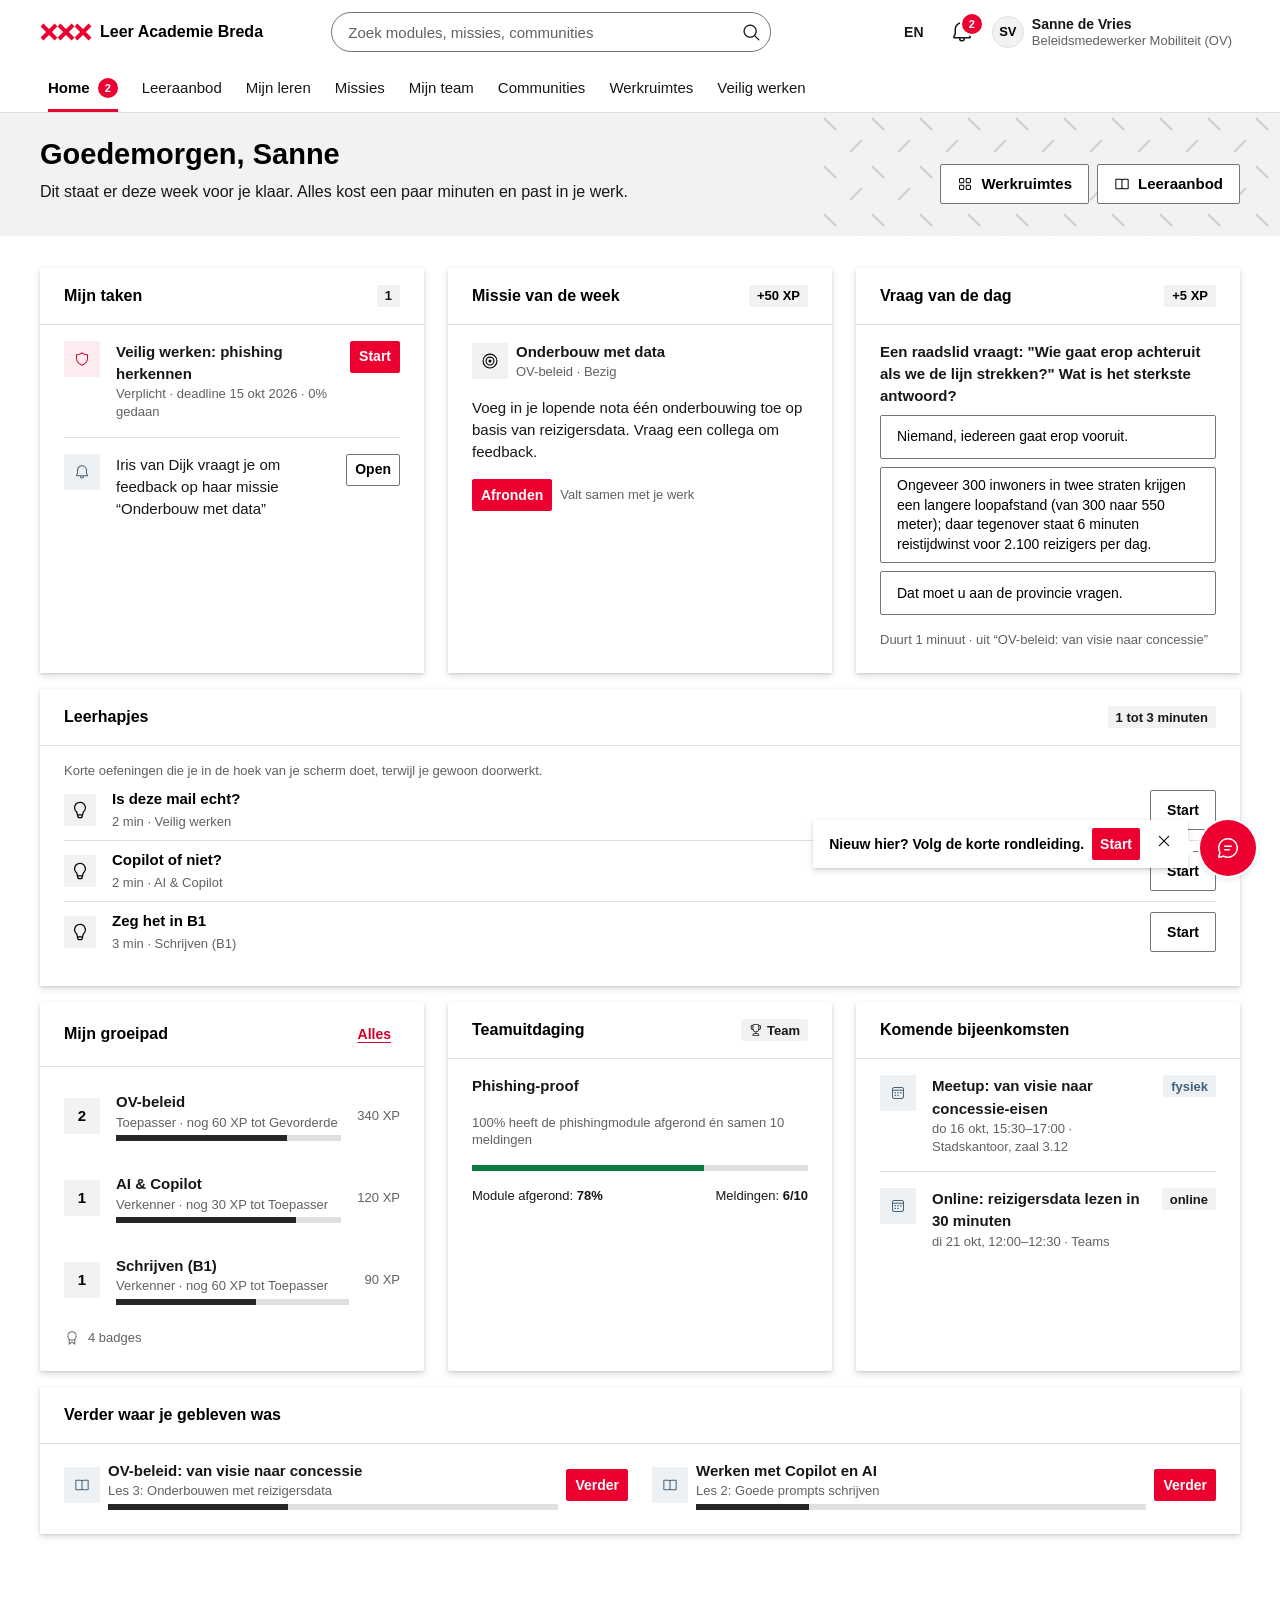
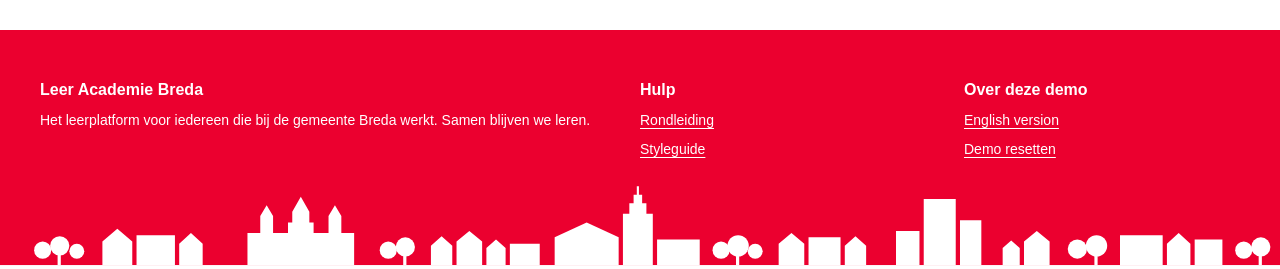
==== commit 232805a3: "Add Leerhapje mini-player Bite-sized simulations (1-3 min) in the bottom-right corner while you keep" ====
--- a/index.html
+++ b/index.html
@@ -2,6 +2,7 @@
 <title>Leer Academie Breda</title>
 <link rel="stylesheet" href="tokens.css">
 <link rel="stylesheet" href="app.css">
+<link rel="stylesheet" href="leerhapje.css">
 <script>try{const t=new URLSearchParams(location.search).get('theme')||localStorage.getItem('lab-theme');if(t==='light'||t==='dark')document.documentElement.dataset.theme=t}catch(e){}</script>
 
 <div id="app"></div>
@@ -254,7 +255,7 @@
  if(u.role==='lo') items.push(['beheer','Beheer','cog']);
  return items;
 }
-function navOn(v){ return S.view===v||(v==='aanbod'&&S.view==='module')||(v==='communities'&&S.view==='community')||(v==='werkruimtes'&&S.view==='wsitem'); }
+function navOn(v){ return S.view===v||(v==='home'&&S.view==='leerhapje')||(v==='aanbod'&&S.view==='module')||(v==='communities'&&S.view==='community')||(v==='werkruimtes'&&S.view==='wsitem'); }
 function isDark(){ const d=document.documentElement.dataset.theme; return d?d==='dark':matchMedia('(prefers-color-scheme: dark)').matches; }
 function topbar(){
  const u=U(); const n=unread(u); const nav=navItems();
@@ -301,14 +302,20 @@
  Object.entries(keep).forEach(([id,v])=>{const el=document.getElementById(id); if(el&&!el.value) el.value=v;});
  const cb=document.querySelector('.cop-body'); if(cb) cb.scrollTop=cb.scrollHeight;
  if(window.wsAfterRender) wsAfterRender();
+ if(window.Leerhapje) Leerhapje.afterRender();
 }
 function view(){ const v=S.view; const u=U();
  if(v==='home') return u.role==='manager'?homeManager():u.role==='lo'?homeLO():homeEmp();
  if(v==='aanbod') return viewAanbod(); if(v==='module') return viewModule(); if(v==='mijn') return viewMijn();
  if(v==='missies') return viewMissies(); if(v==='team') return viewTeam(); if(v==='communities') return viewCommunities();
- if(v==='community') return viewCommunity(); if(v==='wsitem') return viewWSItem(); if(v==='werkruimtes') return viewWSAll(); if(v==='veilig') return viewVeilig(); if(v==='beheer') return viewBeheer();
+ if(v==='community') return viewCommunity(); if(v==='wsitem') return viewWSItem(); if(v==='werkruimtes') return viewWSAll(); if(v==='veilig') return viewVeilig(); if(v==='beheer') return viewBeheer(); if(v==='leerhapje') return viewLeerhapje();
  return '';
 }
+
+/* ============ LEERHAPJES ============ */
+function lhTile(){ if(!window.Leerhapje) return ''; return `<div class="tile" style="margin-top:16px"><div class="tile-h"><h2>Leerhapjes</h2><span class="chip">1 tot 3 minuten</span></div><div class="tile-b"><p class="small muted">Korte oefeningen die je in de hoek van je scherm doet, terwijl je gewoon doorwerkt.</p>${Leerhapje.listHTML()}</div></div>`; }
+function viewLeerhapje(){ const h=window.Leerhapje&&Leerhapje.get(S.params.id); if(!h) return '';
+ return `<div class="crumbs"><button data-a="go" data-v="home">Home</button> › Leerhapje</div><div class="pagehead"><div><h1>${esc(h.title)}</h1><p>Leerhapje · ${h.minutes} minuten · ${esc(DOMAINS[h.skill]||h.skill)}</p></div></div><div class="lh-full" id="lh-full" data-id="${esc(h.id)}"></div>`; }
 
 /* ============ HOME ============ */
 function greeting(){ const h=new Date().getHours(); return h<12?'Goedemorgen':h<18?'Goedemiddag':'Goedenavond'; }
@@ -330,6 +337,7 @@
 function eventsTile(){ const ev=S.community.ov.events; return `<div class="tile"><div class="tile-h"><h2>Komende bijeenkomsten</h2></div><div class="tile-b"><ul class="list">${ev.map((e,i)=>`<li><span class="ico info">${icon('cal',16)}</span><div class="grow"><b>${esc(e.t)}</b><div class="small muted">${esc(e.when)} · ${esc(e.where)}</div></div><span class="chip ${e.type==='fysiek'?'blend':''}">${e.type}</span></li>`).join('')}</ul></div></div>`; }
 function homeEmp(){ const u=U(); return `<div class="pagehead"><div><h1>${greeting()}, ${esc(u.n.split(' ')[0])}</h1><p>Dit staat er deze week voor je klaar. Alles kost een paar minuten en past in je werk.</p></div><div class="row"><button class="btn" data-a="go" data-v="werkruimtes">${icon('grid',16)} Werkruimtes</button><button class="btn" data-a="go" data-v="aanbod">${icon('book',16)} Leeraanbod</button></div></div>
  <div class="grid g3">${tasksTile()}${missionTile()}${qotd()}</div>
+ ${lhTile()}
  <div class="grid g3" style="margin-top:16px">${growthTile()}${challengeTile()}${eventsTile()}</div>
  <div class="tile" style="margin-top:16px"><div class="tile-h"><h2>Verder waar je gebleven was</h2></div><div class="tile-b"><div class="grid g2">${['ov','ai'].map(mid=>{const m=MODULES[mid]; const p=u.progress[mid]; return `<div class="row"><span class="ico info">${icon('book',16)}</span><div class="grow"><b>${esc(m.title)}</b><div class="small muted">Les ${(p?.cur??0)+1}: ${esc(m.lessons[p?.cur??0]?.t||'')}</div><div class="bar" style="margin-top:4px"><i style="width:${modPct(u,mid)}%"></i></div></div><button class="btn sm primary" data-a="open" data-v="${mid}">Verder</button></div>`;}).join('')}</div></div></div>`; }
 function secDoneCount(){ return TEAM.filter(t=>t.id==='sanne'?modDone(S.users.sanne,'sec'):t.sec).length; }
@@ -345,7 +353,7 @@
   ${challengeTile()}
   ${tasksTile()}
  </div>
- <div class="notice small" style="margin-top:16px">${icon('shield',14)} Als manager zie je per persoon alleen de status van verplichte trainingen. Al het andere zie je als teamtotaal, zodat leren vrijwillig en veilig blijft.</div>`; }
+ <div class="notice small" style="margin-top:16px">${icon('shield',14)} Als manager zie je per persoon alleen de status van verplichte trainingen. Al het andere zie je als teamtotaal, zodat leren vrijwillig en veilig blijft.</div>${lhTile()}`; }
 function homeLO(){ const u=U(); const fb=S.copFeedback||{up:41,down:7}; return `<div class="pagehead"><div><h1>${greeting()}, ${esc(u.n.split(' ')[0])}</h1><p>Leer Academie Breda · overzicht organisatie (demo-data)</p></div><div class="row"><button class="btn" data-a="go" data-v="beheer" data-p="content">Content beheren</button><button class="btn primary" data-a="go" data-v="beheer" data-p="campagnes">${icon('flag',16)} Campagne plannen</button></div></div>
  <div class="grid g4">
   <div class="tile kpi"><div class="l">Wekelijks actieve medewerkers</div><div class="v num">61%</div><div class="small muted">+9 punt t.o.v. vorige maand</div></div>
@@ -356,7 +364,7 @@
  <div class="grid g2" style="margin-top:16px">
   <div class="tile"><div class="tile-h"><h2>Campagnes</h2><button class="btn ghost sm" data-a="go" data-v="beheer" data-p="campagnes">Beheren</button></div><div class="tile-b"><ul class="list">${S.campaigns.map(c=>`<li><span class="ico task">${icon('flag',16)}</span><div class="grow"><b>${esc(CAMPAIGN_TEMPLATES[c.tpl].n)}</b><div class="small muted">${esc(c.target)} · ${esc(c.when)}</div></div><span class="chip ${c.status==='afgerond'?'ok':c.status==='actief'?'warn':''}">${c.status}</span></li>`).join('')}</ul></div></div>
   <div class="tile"><div class="tile-h"><h2>Signalen</h2></div><div class="tile-b"><ul class="list">${u.signals.map(s=>`<li><span class="ico info">${icon('bell',16)}</span><div class="grow">${esc(s.t)}</div><button class="btn sm" data-a="signal" data-v="${s.id}">Open</button></li>`).join('')}<li><span class="ico info">${icon('chat',16)}</span><div class="grow">Nieuwe vraag zonder antwoord in <b>Mobiliteit &amp; OV</b> (Ahmed Benali)</div><button class="btn sm" data-a="community" data-v="ov">Open</button></li></ul></div></div>
- </div>`; }
+ </div>${lhTile()}`; }
 
 /* ============ LEERAANBOD ============ */
 function viewAanbod(){ const f=S.params.f||'alle'; const q=(S.params.q||'').toLowerCase(); const u=U();
@@ -975,4 +983,19 @@
 // Dark theme switch in the profile menu
 document.addEventListener('change',e=>{ if(e.target.dataset.change!=='theme') return; const t=e.target.checked?'dark':'light'; document.documentElement.dataset.theme=t; try{ localStorage.setItem('lab-theme',t); }catch(err){} });
 </script>
+<script src="leerhapjes.js"></script>
+<script>
+// Connects the leerhapje mini-player to this app.
+window.LeerhapjeHost={
+ expand(id){ if(S.view!=='leerhapje') S.lhBack=[S.view,S.params]; go('leerhapje',{id}); },
+ collapse(){ const b=S.lhBack||['home',{}]; S.lhBack=null; go(b[0]==='leerhapje'?'home':b[0],b[1]||{}); },
+ openCourse(id){ go('module',{id}); },
+ addPoints(skill,pts,why){ if(DOMAINS[skill]) addXP(skill,pts,why); save(); },
+ closeOthers(){ if(T.menu){ T.menu=false; helpUI(); } if(S.pop){ S.pop=null; render(); } },
+ changed(){ const l=document.querySelector('#main .lh-list'); if(l) l.outerHTML=Leerhapje.listHTML(); } // update in place, never steal focus
+};
+</script>
+<script src="leerhapje.js"></script>
+<script>render(); // first paint with the leerhapje list and player
+</script>
 </body></html>
--- a/tokens.css
+++ b/tokens.css
@@ -98,6 +98,8 @@
   --gutter: 24px;
   --topbar-h: 64px;
   --tabbar-h: 64px;
+  --panel-w: 360px;        /* leerhapje mini-player */
+  --panel-h: 480px;
 
   /* Radius */
   --radius-control: 2px;   /* buttons, inputs, tags */
@@ -117,6 +119,7 @@
   /* Layers */
   --z-sticky: 100;
   --z-bubble: 200;
+  --z-panel: 250;          /* floating mini-player, below menus */
   --z-menu: 300;
   --z-toast: 400;
 }
--- a/leerhapje.css
+++ b/leerhapje.css
@@ -0,0 +1,232 @@
+/* Leerhapje: bite-sized mini-player docked bottom-right.
+   Uses tokens.css only, so the app and the styleguide can both load it.
+   Buttons follow the button spec in DESIGN.md (same sizes as .btn). */
+
+.lh-bubble, .lh-panel, .lh-full { font-family: var(--font-sans); color: var(--color-text); }
+.lh-panel :focus-visible, .lh-bubble:focus-visible, .lh-full :focus-visible { outline: 2px solid var(--color-focus); outline-offset: 2px; }
+.lh-i { width: 20px; height: 20px; fill: currentColor; flex: none; }
+.lh-i--16 { width: 16px; height: 16px; }
+.lh-i--24 { width: 24px; height: 24px; }
+.lh-live { position: absolute; width: 1px; height: 1px; overflow: hidden; clip-path: inset(50%); white-space: nowrap; }
+
+/* Corner stack: the assistant (56px) sits at the bottom, the leerhapje above it. */
+:root { --lh-right: var(--space-24); --lh-base: var(--space-24); --lh-stack: calc(var(--lh-base) + 56px + var(--space-16)); }
+
+/* ---------- Bubble ---------- */
+.lh-bubble {
+  position: fixed; right: calc(var(--lh-right) + 4px); bottom: calc(var(--lh-stack) + env(safe-area-inset-bottom, 0px)); z-index: var(--z-bubble);
+  width: 48px; height: 48px; display: grid; place-items: center; padding: 0;
+  border: 1px solid var(--color-border-strong); border-radius: var(--radius-round);
+  background: var(--color-surface); color: var(--color-text-strong); cursor: pointer;
+  box-shadow: 0 0 0 2px var(--color-bg), var(--shadow-card);
+  transition: background-color var(--duration-fast) var(--ease-out), transform var(--duration-fast) var(--ease-out);
+}
+.lh-bubble:hover { background: var(--color-band); }
+.lh-bubble:active { transform: translateY(1px); }
+.lh-bubble[hidden] { display: none; }
+.lh-bubble .lh-count {
+  position: absolute; top: -4px; right: -4px; min-width: 20px; height: 20px; padding: 0 var(--space-4);
+  display: grid; place-items: center; border-radius: 10px; box-shadow: 0 0 0 2px var(--color-surface);
+  background: var(--color-count); color: var(--color-on-accent); font-size: var(--text-11); font-weight: var(--weight-semibold); line-height: 1;
+}
+.lh-bubble .lh-tip {
+  position: absolute; right: calc(100% + var(--space-8)); top: 50%; translate: 0 -50%; white-space: nowrap; pointer-events: none;
+  padding: var(--space-4) var(--space-8); background: var(--color-text-strong); color: var(--color-bg);
+  border-radius: var(--radius-control); font-size: var(--text-13); font-weight: var(--weight-semibold);
+  opacity: 0; transition: opacity var(--duration-fast) var(--ease-out);
+}
+.lh-bubble:hover .lh-tip, .lh-bubble:focus-visible .lh-tip { opacity: 1; }
+
+/* ---------- Compact panel ---------- */
+.lh-panel {
+  position: fixed; right: var(--lh-right); bottom: calc(var(--lh-stack) + env(safe-area-inset-bottom, 0px)); z-index: var(--z-panel);
+  width: var(--panel-w); max-width: calc(100vw - 2 * var(--space-16));
+  height: min(var(--panel-h), calc(100dvh - var(--topbar-h) - var(--lh-stack) - var(--space-16)));
+  display: flex; flex-direction: column; background: var(--color-surface); box-shadow: var(--shadow-overlay);
+  border-top: 3px solid var(--color-accent);
+  animation: lh-in var(--duration-fast) var(--ease-out);
+}
+.lh-panel[hidden] { display: none; }
+@keyframes lh-in { from { opacity: 0; translate: 0 8px; } }
+
+.lh-head { display: flex; align-items: flex-start; gap: var(--space-8); padding: var(--space-8) var(--space-8) 0 var(--space-16); }
+.lh-head .lh-titles { flex: 1; min-width: 0; padding-top: var(--space-8); }
+.lh-eyebrow { display: flex; align-items: center; gap: var(--space-4); font-size: var(--text-13); line-height: var(--leading-13); color: var(--color-text-muted); }
+.lh-title { margin: 0; font-size: var(--text-16); line-height: var(--leading-16); font-weight: var(--weight-semibold); color: var(--color-text-strong); }
+.lh-title:focus { outline: 0; }
+.lh-title:focus-visible { outline: 2px solid var(--color-focus); outline-offset: 2px; }
+.lh-tools { display: flex; flex: none; }
+.lh-icon-btn {
+  width: 40px; height: 40px; display: grid; place-items: center; padding: 0; border: 0; border-radius: var(--radius-control);
+  background: transparent; color: var(--color-text); cursor: pointer; transition: background-color var(--duration-fast) var(--ease-out);
+}
+.lh-icon-btn:hover { background: var(--color-band); }
+.lh-icon-btn:active { background: var(--color-border); }
+.lh-grab { display: none; }
+
+.lh-prog { display: flex; align-items: center; gap: var(--space-8); padding: var(--space-8) var(--space-16) var(--space-16); font-size: var(--text-13); color: var(--color-text-muted); }
+.lh-prog .lh-bar { flex: 1; height: 4px; background: var(--color-border); }
+.lh-prog .lh-bar i { display: block; height: 100%; background: var(--color-progress); transition: width var(--duration-base) var(--ease-out); }
+
+.lh-body { flex: 1; min-height: 0; overflow-y: auto; padding: 0 var(--space-16) var(--space-16); font-size: var(--text-14); line-height: var(--leading-14); }
+.lh-body > * + * { margin-top: var(--space-16); }
+.lh-prompt { margin: 0; font-size: var(--text-15); line-height: var(--leading-15); font-weight: var(--weight-semibold); color: var(--color-text-strong); }
+.lh-intro { margin: 0; color: var(--color-text-muted); }
+.lh-situation { margin: 0; padding: var(--space-16); background: var(--color-band); }
+
+.lh-foot {
+  display: flex; align-items: center; gap: var(--space-8); padding: var(--space-8) var(--space-16);
+  border-top: 1px solid var(--color-border); position: relative;
+}
+.lh-foot .lh-spacer { flex: 1; }
+
+/* Buttons (same spec as .btn in components.css) */
+.lh-btn {
+  display: inline-flex; align-items: center; justify-content: center; gap: var(--space-8);
+  min-height: 40px; padding: 0 var(--space-16); border: 1px solid var(--color-border-strong); border-radius: var(--radius-control);
+  background: var(--color-surface); color: var(--color-text-strong); font: inherit; font-size: var(--text-14); font-weight: var(--weight-semibold);
+  line-height: 1.2; white-space: nowrap; cursor: pointer; text-decoration: none;
+  transition: background-color var(--duration-fast) var(--ease-out), border-color var(--duration-fast) var(--ease-out), transform var(--duration-fast) var(--ease-out);
+}
+.lh-btn:hover { background: var(--color-band); border-color: var(--color-text); }
+.lh-btn:active:not(:disabled) { transform: translateY(1px); }
+.lh-btn--primary { background: var(--color-accent); border-color: transparent; color: var(--color-on-accent); }
+.lh-btn--primary:hover { background: var(--color-accent-hover); border-color: transparent; }
+.lh-btn--primary:active { background: var(--color-accent-pressed); }
+.lh-btn--ghost { border-color: transparent; background: transparent; padding: 0 var(--space-8); }
+.lh-btn--ghost:hover { border-color: transparent; }
+.lh-btn:disabled { background: var(--color-band); color: var(--color-text-muted); border-color: var(--color-border); cursor: not-allowed; }
+
+/* Later menu */
+.lh-menu {
+  position: absolute; left: var(--space-8); bottom: calc(100% + var(--space-4)); z-index: 1; min-width: 200px;
+  background: var(--color-surface); box-shadow: var(--shadow-overlay); padding: var(--space-4) 0;
+}
+.lh-menu[hidden] { display: none; }
+.lh-menu p { margin: 0; padding: var(--space-8) var(--space-16) var(--space-4); font-size: var(--text-13); color: var(--color-text-muted); }
+.lh-menu button {
+  display: flex; width: 100%; align-items: center; min-height: 40px; padding: 0 var(--space-16); border: 0;
+  background: none; color: var(--color-text); font: inherit; font-size: var(--text-14); text-align: left; cursor: pointer;
+}
+.lh-menu button:hover { background: var(--color-band); }
+
+/* ---------- Mock scenes ---------- */
+.lh-mail { border: 1px solid var(--color-border); background: var(--color-surface); }
+.lh-mail-head { padding: var(--space-8) var(--space-16); border-bottom: 1px solid var(--color-border); background: var(--color-surface-sunken); font-size: var(--text-13); }
+.lh-mail-head div { display: flex; gap: var(--space-8); min-width: 0; }
+.lh-mail-head dt, .lh-mail-head .lh-k { flex: none; width: 72px; color: var(--color-text-muted); }
+.lh-mail-head dd { margin: 0; min-width: 0; overflow-wrap: anywhere; }
+.lh-mail-subject { padding: var(--space-8) var(--space-16) 0; font-weight: var(--weight-semibold); color: var(--color-text-strong); }
+.lh-mail-body { padding: var(--space-8) var(--space-16) var(--space-16); }
+.lh-mail-body p { margin: 0 0 var(--space-8); }
+.lh-fake-link { display: inline-block; margin: var(--space-4) 0 var(--space-8); padding: var(--space-4) var(--space-16); background: var(--color-info); color: var(--color-bg); font-weight: var(--weight-semibold); border-radius: var(--radius-control); }
+
+.lh-teams { display: flex; gap: var(--space-8); align-items: flex-start; }
+.lh-teams .lh-av { flex: none; width: 32px; height: 32px; border-radius: var(--radius-round); display: grid; place-items: center; background: var(--color-band); color: var(--color-text-strong); font-size: var(--text-13); font-weight: var(--weight-semibold); }
+.lh-teams .lh-msg { padding: var(--space-8) var(--space-16); background: var(--color-surface-sunken); border: 1px solid var(--color-border); }
+.lh-teams b { display: block; font-size: var(--text-13); }
+
+.lh-letter { margin: 0; padding: var(--space-16); border: 1px solid var(--color-border); background: var(--color-surface-sunken); font-size: var(--text-15); line-height: var(--leading-15); color: var(--color-text-strong); }
+
+/* ---------- Hotspot ---------- */
+.lh-spots-count { font-size: var(--text-13); color: var(--color-text-muted); }
+.lh-spot {
+  display: block; width: 100%; margin: 0; padding: var(--space-4) var(--space-8); border: 1px dashed var(--color-border-strong); border-radius: var(--radius-control);
+  background: transparent; color: inherit; font: inherit; text-align: left; cursor: pointer; overflow-wrap: anywhere;
+  transition: background-color var(--duration-fast) var(--ease-out), border-color var(--duration-fast) var(--ease-out);
+}
+.lh-spot:hover { background: var(--color-band); border-color: var(--color-text); }
+.lh-spot.is-flag { border-style: solid; border-color: var(--color-success); background: var(--color-success-soft); }
+.lh-spot.is-miss { border-style: solid; border-color: var(--color-border-strong); background: var(--color-band); }
+.lh-spot .lh-mark { float: right; margin: 0 0 0 var(--space-8); color: var(--color-success); }
+.lh-mail .lh-spot + .lh-spot { margin-top: var(--space-4); }
+.lh-mail-head .lh-spot, .lh-mail-subject .lh-spot { padding-block: 2px; }
+.lh-text-spots { font-size: var(--text-15); line-height: 1.9; color: var(--color-text-strong); }
+.lh-text-spots .lh-spot { display: inline; width: auto; padding: 2px var(--space-4); box-decoration-break: clone; -webkit-box-decoration-break: clone; }
+
+/* ---------- Choice ---------- */
+.lh-opts { display: grid; gap: var(--space-8); margin: 0; padding: 0; list-style: none; }
+.lh-opt {
+  display: flex; gap: var(--space-8); align-items: flex-start; width: 100%; min-height: 44px; padding: var(--space-8) var(--space-16);
+  border: 1px solid var(--color-border-strong); border-radius: var(--radius-control); background: var(--color-surface);
+  color: var(--color-text); font: inherit; font-size: var(--text-14); line-height: var(--leading-14); text-align: left; cursor: pointer;
+  transition: background-color var(--duration-fast) var(--ease-out), border-color var(--duration-fast) var(--ease-out);
+}
+.lh-opt:hover:not([aria-disabled="true"]) { background: var(--color-band); border-color: var(--color-text); }
+.lh-opt[aria-disabled="true"] { cursor: default; }
+.lh-opt .lh-key { flex: none; width: 24px; height: 24px; display: grid; place-items: center; border: 1px solid var(--color-border-strong); border-radius: var(--radius-round); font-size: var(--text-13); font-weight: var(--weight-semibold); }
+.lh-opt.is-right { border-color: var(--color-success); background: var(--color-success-soft); }
+.lh-opt.is-wrong { border-color: var(--color-danger); background: var(--color-danger-soft); }
+.lh-opt.is-right .lh-key { border-color: var(--color-success); color: var(--color-success); }
+.lh-opt.is-wrong .lh-key { border-color: var(--color-danger); color: var(--color-danger); }
+.lh-opt.is-dim { color: var(--color-text-muted); }
+
+/* ---------- Feedback ---------- */
+.lh-fb { display: flex; gap: var(--space-8); padding: var(--space-8) var(--space-16); background: var(--color-band); color: var(--color-text); }
+.lh-fb.is-good { background: var(--color-success-soft); }
+.lh-fb.is-good .lh-i { color: var(--color-success); }
+.lh-fb.is-try { background: var(--color-danger-soft); }
+.lh-fb.is-try .lh-i { color: var(--color-danger); }
+.lh-fb p { margin: 0; }
+/* In the small panel the feedback stays in view at the bottom of the scroll area. */
+.lh-panel .lh-fb { position: sticky; bottom: calc(-1 * var(--space-16)); margin-bottom: calc(-1 * var(--space-16)); padding-bottom: var(--space-16); box-shadow: 0 -1px 0 var(--color-border); }
+
+/* ---------- Result ---------- */
+.lh-points { display: inline-flex; align-items: center; gap: var(--space-8); padding: var(--space-4) var(--space-8); background: var(--color-accent-soft); color: var(--color-text-strong); font-weight: var(--weight-semibold); border-radius: var(--radius-control); }
+.lh-points .lh-i { color: var(--color-accent); }
+.lh-result-h { margin: 0; font-size: var(--text-20); line-height: var(--leading-20); font-weight: var(--weight-semibold); color: var(--color-text-strong); }
+.lh-tipbox { display: flex; gap: var(--space-8); padding: var(--space-16); background: var(--color-band); }
+.lh-tipbox b { display: block; color: var(--color-text-strong); }
+.lh-tipbox p { margin: 0; }
+.lh-link { color: var(--color-link); font-weight: var(--weight-semibold); background: none; border: 0; padding: 0; font: inherit; font-weight: var(--weight-semibold); cursor: pointer; text-decoration: underline; text-underline-offset: 3px; display: inline-flex; gap: var(--space-4); align-items: center; }
+.lh-link:hover { color: var(--color-link-hover); }
+
+/* ---------- Floating window (Document Picture-in-Picture) ---------- */
+.lh-pip-body { margin: 0; overflow: hidden; background: var(--color-surface); }
+.lh-pip-body .lh-panel { position: static; width: 100%; max-width: none; height: 100vh; box-shadow: none; animation: none; }
+
+/* ---------- Expanded (inside the full player page) ---------- */
+.lh-full { display: grid; grid-template-columns: minmax(0, 1fr) 280px; gap: var(--space-24); align-items: start; }
+.lh-stage { background: var(--color-surface); box-shadow: var(--shadow-card); display: flex; flex-direction: column; }
+.lh-stage .lh-prog { padding-top: var(--space-16); }
+.lh-stage .lh-body { padding: 0 var(--space-24) var(--space-24); font-size: var(--text-15); line-height: var(--leading-15); max-width: 70ch; }
+.lh-stage .lh-foot { padding: var(--space-16) var(--space-24); }
+.lh-aside { background: var(--color-surface); box-shadow: var(--shadow-card); padding: var(--space-16); font-size: var(--text-14); }
+.lh-aside h2 { margin: 0 0 var(--space-8); font-size: var(--text-16); }
+.lh-aside dl { margin: 0; display: grid; grid-template-columns: auto 1fr; gap: var(--space-4) var(--space-16); }
+.lh-aside dt { color: var(--color-text-muted); }
+.lh-aside dd { margin: 0; }
+.lh-aside p { margin: var(--space-16) 0 0; color: var(--color-text-muted); }
+
+/* ---------- Home list ---------- */
+.lh-list { margin: 0; padding: 0; list-style: none; }
+.lh-list li { display: flex; align-items: center; gap: var(--space-16); padding: var(--space-8) 0; }
+.lh-list li + li { border-top: 1px solid var(--color-border); }
+.lh-list .lh-li-ico { flex: none; width: 32px; height: 32px; display: grid; place-items: center; background: var(--color-band); color: var(--color-text-strong); }
+.lh-list .lh-li-main { flex: 1; min-width: 0; }
+.lh-list b { display: block; color: var(--color-text-strong); }
+.lh-list .lh-meta { font-size: var(--text-13); color: var(--color-text-muted); }
+
+/* Toasts move left of the open panel so they never cover it. */
+.lh-panel-open .toasts, .lh-panel-open .toast-region { right: calc(var(--lh-right) + var(--panel-w) + var(--space-16)); }
+
+/* ---------- Mobile: bottom sheet ---------- */
+@media (max-width: 767px) {
+  :root { --lh-right: var(--space-16); --lh-base: calc(var(--tabbar-h) + var(--space-16)); }
+  .lh-panel {
+    left: 0; right: 0; bottom: calc(var(--tabbar-h) + env(safe-area-inset-bottom, 0px)); width: auto; max-width: none;
+    height: 60dvh; border-top: 1px solid var(--color-border); touch-action: pan-y;
+  }
+  .lh-grab { display: block; width: 100%; height: 20px; padding: 0; border: 0; background: transparent; cursor: grab; touch-action: none; }
+  .lh-grab::before { content: ""; display: block; width: 40px; height: 4px; margin: var(--space-8) auto 0; background: var(--color-border-strong); border-radius: 2px; }
+  .lh-head { padding-top: 0; touch-action: none; }
+  .lh-panel-open .toasts, .lh-panel-open .toast-region { right: var(--space-8); bottom: calc(var(--tabbar-h) + 60dvh + var(--space-8)); }
+  .lh-sheet-open .help-fab, .lh-sheet-open .help-hint, .lh-sheet-open .assistant { visibility: hidden; }
+  .lh-full { grid-template-columns: 1fr; }
+  .lh-stage .lh-body { padding: 0 var(--space-16) var(--space-16); }
+  .lh-stage .lh-foot { padding: var(--space-8) var(--space-16); flex-wrap: wrap; }
+}
+@media (prefers-reduced-motion: reduce) {
+  .lh-panel { animation: none; }
+  .lh-bubble, .lh-bubble .lh-tip, .lh-prog .lh-bar i { transition: none; }
+}
